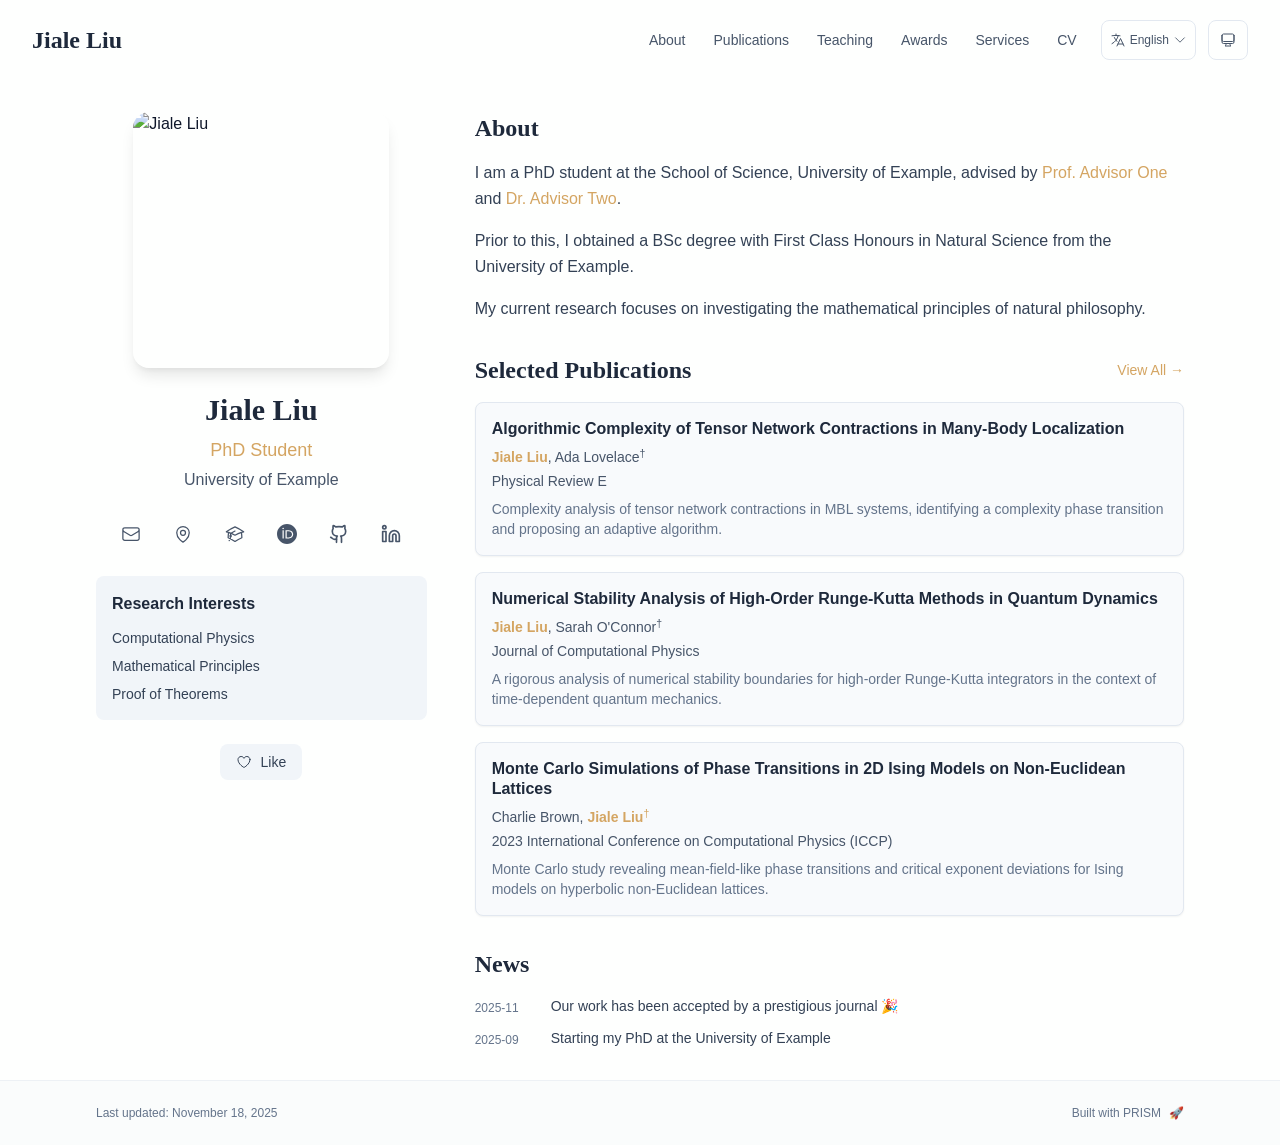
==== index.html @ 78846509 "Deploy personal homepage" ====
<!DOCTYPE html><html lang="en" class="scroll-smooth"><head><meta charSet="utf-8"/><meta name="viewport" content="width=device-width, initial-scale=1"/><link rel="preload" as="image" href="/bio.jpg"/><link rel="stylesheet" href="/_next/static/css/220751dcb2cdf23d.css" data-precedence="next"/><link rel="preload" as="script" fetchPriority="low" href="/_next/static/chunks/webpack-af78f5c2c11af041.js"/><script src="/_next/static/chunks/4bd1b696-70b6d399998de86a.js" async=""></script><script src="/_next/static/chunks/684-5aaa8290a129f299.js" async=""></script><script src="/_next/static/chunks/main-app-87412dd35eee5a07.js" async=""></script><script src="/_next/static/chunks/461-a9a5d7b05a71d978.js" async=""></script><script src="/_next/static/chunks/874-6cc630662f3664af.js" async=""></script><script src="/_next/static/chunks/291-e39730cc9327e39b.js" async=""></script><script src="/_next/static/chunks/app/layout-2a37841932ccb7a7.js" async=""></script><script src="/_next/static/chunks/178-595a94b9af1e67b5.js" async=""></script><script src="/_next/static/chunks/748-84df502d24ed20fb.js" async=""></script><script src="/_next/static/chunks/app/page-c386f2259cdfac49.js" async=""></script><link rel="icon" href="/favicon.svg" type="image/svg+xml"/><link rel="dns-prefetch" href="https://jialeliu.com"/><link rel="preconnect" href="https://jialeliu.com" crossorigin=""/><link rel="preload" as="font" type="font/woff2" href="https://jialeliu.com/fonts/georgiab.woff2" crossorigin=""/><script>
              try {
                const theme = localStorage.getItem('theme-storage');
                const parsed = theme ? JSON.parse(theme) : null;
                const setting = parsed?.state?.theme || 'system';
                const prefersDark = typeof window !== 'undefined' && window.matchMedia && window.matchMedia('(prefers-color-scheme: dark)').matches;
                const effective = setting === 'dark' ? 'dark' : (setting === 'light' ? 'light' : (prefersDark ? 'dark' : 'light'));
                var root = document.documentElement;
                root.classList.add(effective);
                root.setAttribute('data-theme', effective);
              } catch (e) {
                var root = document.documentElement;
                root.classList.add('light');
                root.setAttribute('data-theme', 'light');
              }
            </script><script>
    try {
      const cfg = {"enabled":true,"locales":["zh","en"],"defaultLocale":"en","mode":"auto","fixedLocale":"en","persist":true,"switcher":true,"labels":{"zh":"中文","en":"English"}};
      const storageKey = 'locale-storage';
      const normalize = (value) => typeof value === 'string' ? value.trim().replace('_', '-').toLowerCase() : '';
      const matchLocale = (candidate) => {
        const normalized = normalize(candidate);
        if (!normalized) return null;
        if (cfg.locales.includes(normalized)) return normalized;
        const language = normalized.split('-')[0];
        if (cfg.locales.includes(language)) return language;
        return null;
      };

      let resolved = null;

      if (!cfg.enabled) {
        resolved = cfg.defaultLocale;
      } else if (cfg.persist) {
        resolved = matchLocale(localStorage.getItem(storageKey));
      }

      if (!resolved) {
        if (cfg.mode === 'fixed') {
          resolved = cfg.fixedLocale;
        } else {
          resolved = matchLocale(navigator.language);
        }
      }

      if (!resolved) {
        resolved = cfg.defaultLocale;
      }

      const root = document.documentElement;
      root.lang = resolved;
      root.setAttribute('data-locale', resolved);

      if (cfg.persist) {
        localStorage.setItem(storageKey, resolved);
      }
    } catch (e) {
      const root = document.documentElement;
      root.lang = 'en';
      root.setAttribute('data-locale', 'en');
    }
  </script><title>Jiale Liu</title><meta name="description" content="PhD student at the University of Example."/><meta name="author" content="Jiale Liu"/><meta name="keywords" content="Jiale Liu,PhD,Research,University of Example"/><meta name="creator" content="Jiale Liu"/><meta name="publisher" content="Jiale Liu"/><meta property="og:title" content="Jiale Liu"/><meta property="og:description" content="PhD student at the University of Example."/><meta property="og:site_name" content="Jiale Liu&#x27;s Academic Website"/><meta property="og:locale" content="en_US"/><meta property="og:type" content="website"/><meta name="twitter:card" content="summary"/><meta name="twitter:title" content="Jiale Liu"/><meta name="twitter:description" content="PhD student at the University of Example."/><link rel="icon" href="/favicon.svg"/><script>document.querySelectorAll('body link[rel="icon"], body link[rel="apple-touch-icon"]').forEach(el => document.head.appendChild(el))</script><script src="/_next/static/chunks/polyfills-42372ed130431b0a.js" noModule=""></script></head><body class="font-sans antialiased"><div style="visibility:hidden"><nav class="fixed top-0 left-0 right-0 z-50" data-headlessui-state=""><div class="transition-all duration-300 ease-out bg-transparent" style="transform:translateY(-100px)"><div class="max-w-7xl mx-auto px-4 sm:px-6 lg:px-8"><div class="flex justify-between items-center h-16 lg:h-20"><div class="flex-shrink-0" tabindex="0"><a class="text-xl lg:text-2xl font-serif font-semibold text-primary hover:text-accent transition-colors duration-200" href="/">Jiale Liu</a></div><div class="hidden lg:block"><div class="ml-10 flex items-center space-x-3"><div class="relative flex items-baseline space-x-1"><a data-nav-href="/" class="relative px-3 py-2 text-sm font-medium rounded-lg transition-colors duration-150 text-primary" href="/">About</a><a data-nav-href="/publications" class="relative px-3 py-2 text-sm font-medium rounded-lg transition-colors duration-150 text-neutral-600" href="/publications/">Publications</a><a data-nav-href="/teaching" class="relative px-3 py-2 text-sm font-medium rounded-lg transition-colors duration-150 text-neutral-600" href="/teaching/">Teaching</a><a data-nav-href="/awards" class="relative px-3 py-2 text-sm font-medium rounded-lg transition-colors duration-150 text-neutral-600" href="/awards/">Awards</a><a data-nav-href="/services" class="relative px-3 py-2 text-sm font-medium rounded-lg transition-colors duration-150 text-neutral-600" href="/services/">Services</a><a data-nav-href="/cv" class="relative px-3 py-2 text-sm font-medium rounded-lg transition-colors duration-150 text-neutral-600" href="/cv/">CV</a></div><div class="flex items-center justify-center w-14 h-10 rounded-lg border border-neutral-200 dark:border-[rgba(148,163,184,0.24)] bg-background dark:bg-neutral-800"><div class="w-6 h-4 rounded bg-neutral-300 animate-pulse"></div></div><div class="flex items-center justify-center w-10 h-10 rounded-lg border border-neutral-200 dark:border-[rgba(148,163,184,0.24)] bg-background dark:bg-neutral-800"><div class="w-4 h-4 rounded-full bg-neutral-300 animate-pulse"></div></div></div></div><div class="lg:hidden flex items-center space-x-2"><div class="flex items-center justify-center w-14 h-10 rounded-lg border border-neutral-200 dark:border-[rgba(148,163,184,0.24)] bg-background dark:bg-neutral-800"><div class="w-6 h-4 rounded bg-neutral-300 animate-pulse"></div></div><div class="flex items-center justify-center w-10 h-10 rounded-lg border border-neutral-200 dark:border-[rgba(148,163,184,0.24)] bg-background dark:bg-neutral-800"><div class="w-4 h-4 rounded-full bg-neutral-300 animate-pulse"></div></div><button class="inline-flex items-center justify-center p-2 rounded-md text-neutral-600 hover:text-primary hover:bg-neutral-100 dark:hover:bg-neutral-800 focus:outline-none focus:ring-2 focus:ring-inset focus:ring-accent transition-colors duration-200" id="headlessui-disclosure-button-«R7pdb»" type="button" aria-expanded="false" data-headlessui-state=""><span class="sr-only">Open main menu</span><div><svg xmlns="http://www.w3.org/2000/svg" fill="none" viewBox="0 0 24 24" stroke-width="1.5" stroke="currentColor" aria-hidden="true" data-slot="icon" class="block h-6 w-6"><path stroke-linecap="round" stroke-linejoin="round" d="M3.75 6.75h16.5M3.75 12h16.5m-16.5 5.25h16.5"></path></svg></div></button></div></div></div></div></nav><main class="min-h-screen pt-16 lg:pt-20"><div class="max-w-6xl mx-auto px-4 sm:px-6 lg:px-8 py-8 bg-background min-h-screen"><div class="grid grid-cols-1 lg:grid-cols-3 gap-12"><div class="lg:col-span-1"><div class="sticky top-8" style="opacity:0;transform:translateY(20px)"><div class="w-64 h-64 mx-auto mb-6 rounded-2xl overflow-hidden shadow-lg hover:shadow-xl transition-all duration-200 hover:scale-105"><img alt="Jiale Liu" width="256" height="256" decoding="async" data-nimg="1" class="w-full h-full object-cover object-[32%_center]" style="color:transparent" src="/bio.jpg"/></div><div class="text-center mb-6"><h1 class="text-3xl font-serif font-bold text-primary mb-2">Jiale Liu</h1><p class="text-lg text-accent font-medium mb-1">PhD Student</p><p class="text-neutral-600 mb-2">University of Example</p></div><div class="flex flex-wrap justify-center gap-3 sm:gap-4 mb-6 relative px-2"><div class="relative"><button class="p-2 sm:p-2 transition-colors duration-200 text-neutral-600 dark:text-neutral-400 hover:text-accent" aria-label="Email"><svg xmlns="http://www.w3.org/2000/svg" fill="none" viewBox="0 0 24 24" stroke-width="1.5" stroke="currentColor" aria-hidden="true" data-slot="icon" class="h-5 w-5"><path stroke-linecap="round" stroke-linejoin="round" d="M21.75 6.75v10.5a2.25 2.25 0 0 1-2.25 2.25h-15a2.25 2.25 0 0 1-2.25-2.25V6.75m19.5 0A2.25 2.25 0 0 0 19.5 4.5h-15a2.25 2.25 0 0 0-2.25 2.25m19.5 0v.243a2.25 2.25 0 0 1-1.07 1.916l-7.5 4.615a2.25 2.25 0 0 1-2.36 0L3.32 8.91a2.25 2.25 0 0 1-1.07-1.916V6.75"></path></svg></button></div><div class="relative"><button class="p-2 sm:p-2 transition-colors duration-200 text-neutral-600 dark:text-neutral-400 hover:text-accent" aria-label="Location"><svg xmlns="http://www.w3.org/2000/svg" fill="none" viewBox="0 0 24 24" stroke-width="1.5" stroke="currentColor" aria-hidden="true" data-slot="icon" class="h-5 w-5"><path stroke-linecap="round" stroke-linejoin="round" d="M15 10.5a3 3 0 1 1-6 0 3 3 0 0 1 6 0Z"></path><path stroke-linecap="round" stroke-linejoin="round" d="M19.5 10.5c0 7.142-7.5 11.25-7.5 11.25S4.5 17.642 4.5 10.5a7.5 7.5 0 1 1 15 0Z"></path></svg></button></div><a href="https://scholar.google.com" target="_blank" rel="noopener noreferrer" class="p-2 sm:p-2 text-neutral-600 dark:text-neutral-400 hover:text-accent transition-colors duration-200" aria-label="Google Scholar"><svg xmlns="http://www.w3.org/2000/svg" fill="none" viewBox="0 0 24 24" stroke-width="1.5" stroke="currentColor" aria-hidden="true" data-slot="icon" class="h-5 w-5"><path stroke-linecap="round" stroke-linejoin="round" d="M4.26 10.147a60.438 60.438 0 0 0-.491 6.347A48.62 48.62 0 0 1 12 20.904a48.62 48.62 0 0 1 8.232-4.41 60.46 60.46 0 0 0-.491-6.347m-15.482 0a50.636 50.636 0 0 0-2.658-.813A59.906 59.906 0 0 1 12 3.493a59.903 59.903 0 0 1 10.399 5.84c-.896.248-1.783.52-2.658.814m-15.482 0A50.717 50.717 0 0 1 12 13.489a50.702 50.702 0 0 1 7.74-3.342M6.75 15a.75.75 0 1 0 0-1.5.75.75 0 0 0 0 1.5Zm0 0v-3.675A55.378 55.378 0 0 1 12 8.443m-7.007 11.55A5.981 5.981 0 0 0 6.75 15.75v-1.5"></path></svg></a><a href="https://orcid.org" target="_blank" rel="noopener noreferrer" class="p-2 sm:p-2 text-neutral-600 dark:text-neutral-400 hover:text-accent transition-colors duration-200" aria-label="ORCID"><svg viewBox="0 0 24 24" fill="currentColor" class="h-5 w-5" xmlns="http://www.w3.org/2000/svg"><path d="M12 0C5.372 0 0 5.372 0 12s5.372 12 12 12 12-5.372 12-12S18.628 0 12 0zM7.369 4.378c.525 0 .947.431.947.947s-.422.947-.947.947a.95.95 0 0 1-.947-.947c0-.525.422-.947.947-.947zm-.722 3.038h1.444v10.041H6.647V7.416zm3.562 0h3.9c3.712 0 5.344 2.653 5.344 5.025 0 2.578-2.016 5.025-5.325 5.025h-3.919V7.416zm1.444 1.303v7.444h2.297c3.272 0 4.022-2.484 4.022-3.722 0-2.016-1.284-3.722-4.097-3.722h-2.222z"></path></svg></a><a href="https://github.com" target="_blank" rel="noopener noreferrer" class="p-2 sm:p-2 text-neutral-600 dark:text-neutral-400 hover:text-accent transition-colors duration-200" aria-label="GitHub"><svg xmlns="http://www.w3.org/2000/svg" width="24" height="24" viewBox="0 0 24 24" fill="none" stroke="currentColor" stroke-width="2" stroke-linecap="round" stroke-linejoin="round" class="lucide lucide-github h-5 w-5" aria-hidden="true"><path d="M15 22v-4a4.8 4.8 0 0 0-1-3.5c3 0 6-2 6-5.5.08-1.25-.27-2.48-1-3.5.28-1.15.28-2.35 0-3.5 0 0-1 0-3 1.5-2.64-.5-5.36-.5-8 0C6 2 5 2 5 2c-.3 1.15-.3 2.35 0 3.5A5.403 5.403 0 0 0 4 9c0 3.5 3 5.5 6 5.5-.39.49-.68 1.05-.85 1.65-.17.6-.22 1.23-.15 1.85v4"></path><path d="M9 18c-4.51 2-5-2-7-2"></path></svg></a><a href="https://linkedin.com" target="_blank" rel="noopener noreferrer" class="p-2 sm:p-2 text-neutral-600 dark:text-neutral-400 hover:text-accent transition-colors duration-200" aria-label="LinkedIn"><svg xmlns="http://www.w3.org/2000/svg" width="24" height="24" viewBox="0 0 24 24" fill="none" stroke="currentColor" stroke-width="2" stroke-linecap="round" stroke-linejoin="round" class="lucide lucide-linkedin h-5 w-5" aria-hidden="true"><path d="M16 8a6 6 0 0 1 6 6v7h-4v-7a2 2 0 0 0-2-2 2 2 0 0 0-2 2v7h-4v-7a6 6 0 0 1 6-6z"></path><rect width="4" height="12" x="2" y="9"></rect><circle cx="4" cy="4" r="2"></circle></svg></a></div><div class="bg-neutral-100 dark:bg-neutral-800 rounded-lg p-4 mb-6 hover:shadow-lg transition-all duration-200 hover:scale-[1.02]"><h3 class="font-semibold text-primary mb-3">Research Interests</h3><div class="space-y-2 text-sm text-neutral-700 dark:text-neutral-500"><div>Computational Physics</div><div>Mathematical Principles</div><div>Proof of Theorems</div></div></div><div class="flex justify-center"><div class="relative"><button class="flex items-center space-x-2 px-4 py-2 rounded-lg font-medium text-sm transition-all duration-200 bg-neutral-100 dark:bg-neutral-800 text-neutral-700 dark:text-neutral-500 hover:bg-red-50 dark:hover:bg-red-900/20 hover:text-red-600 dark:hover:text-red-400 cursor-pointer" tabindex="0"><svg xmlns="http://www.w3.org/2000/svg" fill="none" viewBox="0 0 24 24" stroke-width="1.5" stroke="currentColor" aria-hidden="true" data-slot="icon" class="h-4 w-4"><path stroke-linecap="round" stroke-linejoin="round" d="M21 8.25c0-2.485-2.099-4.5-4.688-4.5-1.935 0-3.597 1.126-4.312 2.733-.715-1.607-2.377-2.733-4.313-2.733C5.1 3.75 3 5.765 3 8.25c0 7.22 9 12 9 12s9-4.78 9-12Z"></path></svg><span>Like</span></button></div></div></div></div><div class="lg:col-span-2 space-y-8"><section id="about" class="scroll-mt-24 space-y-8"><section style="opacity:0;transform:translateY(20px)"><h2 class="text-2xl font-serif font-bold text-primary mb-4">About</h2><div class="text-neutral-700 dark:text-neutral-600 leading-relaxed"><p class="mb-4 last:mb-0">I am a PhD student at the School of Science, University of Example, advised by <a href="https://example.com" node="[object Object]" target="_blank" rel="noopener noreferrer" class="text-accent font-medium transition-all duration-200 rounded hover:bg-accent/10 hover:shadow-sm">Prof. Advisor One</a> and <a href="https://example.com" node="[object Object]" target="_blank" rel="noopener noreferrer" class="text-accent font-medium transition-all duration-200 rounded hover:bg-accent/10 hover:shadow-sm">Dr. Advisor Two</a>.</p>
<p class="mb-4 last:mb-0">Prior to this, I obtained a BSc degree with First Class Honours in Natural Science from the University of Example.</p>
<p class="mb-4 last:mb-0">My current research focuses on investigating the mathematical principles of natural philosophy.</p></div></section><section style="opacity:0;transform:translateY(20px)"><div class="flex items-center justify-between mb-4"><h2 class="text-2xl font-serif font-bold text-primary">Selected Publications</h2><a class="text-accent hover:text-accent-dark text-sm font-medium transition-all duration-200 rounded hover:bg-accent/10 hover:shadow-sm" href="/publications/">View All<!-- --> →</a></div><div class="space-y-4"><div class="bg-neutral-50 dark:bg-neutral-800 p-4 rounded-lg shadow-sm border border-neutral-200 dark:border-[rgba(148,163,184,0.24)] hover:shadow-lg transition-all duration-200 hover:scale-[1.02]" style="opacity:0;transform:translateY(20px)"><h3 class="font-semibold text-primary mb-2 leading-tight">Algorithmic Complexity of Tensor Network Contractions in Many-Body Localization</h3><p class="text-sm text-neutral-600 dark:text-neutral-500 mb-1"><span><span class="font-semibold text-accent ">Jiale Liu</span>, </span><span><span class=" ">Ada Lovelace</span><sup class="ml-0 text-neutral-600 dark:text-neutral-500">†</sup></span></p><p class="text-sm text-neutral-600 dark:text-neutral-500 mb-2">Physical Review E</p><p class="text-sm text-neutral-500 dark:text-neutral-500 line-clamp-2">Complexity analysis of tensor network contractions in MBL systems, identifying a complexity phase transition and proposing an adaptive algorithm.</p></div><div class="bg-neutral-50 dark:bg-neutral-800 p-4 rounded-lg shadow-sm border border-neutral-200 dark:border-[rgba(148,163,184,0.24)] hover:shadow-lg transition-all duration-200 hover:scale-[1.02]" style="opacity:0;transform:translateY(20px)"><h3 class="font-semibold text-primary mb-2 leading-tight">Numerical Stability Analysis of High-Order Runge-Kutta Methods in Quantum Dynamics</h3><p class="text-sm text-neutral-600 dark:text-neutral-500 mb-1"><span><span class="font-semibold text-accent ">Jiale Liu</span>, </span><span><span class=" ">Sarah O&#x27;Connor</span><sup class="ml-0 text-neutral-600 dark:text-neutral-500">†</sup></span></p><p class="text-sm text-neutral-600 dark:text-neutral-500 mb-2">Journal of Computational Physics</p><p class="text-sm text-neutral-500 dark:text-neutral-500 line-clamp-2">A rigorous analysis of numerical stability boundaries for high-order Runge-Kutta integrators in the context of time-dependent quantum mechanics.</p></div><div class="bg-neutral-50 dark:bg-neutral-800 p-4 rounded-lg shadow-sm border border-neutral-200 dark:border-[rgba(148,163,184,0.24)] hover:shadow-lg transition-all duration-200 hover:scale-[1.02]" style="opacity:0;transform:translateY(20px)"><h3 class="font-semibold text-primary mb-2 leading-tight">Monte Carlo Simulations of Phase Transitions in 2D Ising Models on Non-Euclidean Lattices</h3><p class="text-sm text-neutral-600 dark:text-neutral-500 mb-1"><span><span class=" ">Charlie Brown</span>, </span><span><span class="font-semibold text-accent ">Jiale Liu</span><sup class="ml-0 text-accent">†</sup></span></p><p class="text-sm text-neutral-600 dark:text-neutral-500 mb-2">2023 International Conference on Computational Physics (ICCP)</p><p class="text-sm text-neutral-500 dark:text-neutral-500 line-clamp-2">Monte Carlo study revealing mean-field-like phase transitions and critical exponent deviations for Ising models on hyperbolic non-Euclidean lattices.</p></div></div></section><section style="opacity:0;transform:translateY(20px)"><h2 class="text-2xl font-serif font-bold text-primary mb-4">News</h2><div class="space-y-3"><div class="flex items-start space-x-3"><span class="text-xs text-neutral-500 mt-1 w-16 flex-shrink-0">2025-11</span><p class="text-sm text-neutral-700">Our work has been accepted by a prestigious journal 🎉</p></div><div class="flex items-start space-x-3"><span class="text-xs text-neutral-500 mt-1 w-16 flex-shrink-0">2025-09</span><p class="text-sm text-neutral-700">Starting my PhD at the University of Example</p></div></div></section></section></div></div></div><!--$--><!--/$--><!--$--><!--/$--></main><footer class="border-t border-neutral-200/50 bg-neutral-50/50 dark:bg-neutral-900/50 dark:border-neutral-700/50"><div class="max-w-6xl mx-auto px-4 sm:px-6 lg:px-8 py-6"><div class="flex flex-col sm:flex-row justify-between items-center gap-2"><p class="text-xs text-neutral-500">Last updated<!-- -->: <!-- -->November 18, 2025</p><p class="text-xs text-neutral-500 flex items-center"><a href="https://github.com/xyjoey/PRISM" target="_blank" rel="noopener noreferrer">Built with PRISM</a><span class="ml-2">🚀</span></p></div></div></footer></div><script src="/_next/static/chunks/webpack-af78f5c2c11af041.js" async=""></script><script>(self.__next_f=self.__next_f||[]).push([0])</script><script>self.__next_f.push([1,"1:\"$Sreact.fragment\"\n3:I[3719,[\"461\",\"static/chunks/461-a9a5d7b05a71d978.js\",\"874\",\"static/chunks/874-6cc630662f3664af.js\",\"291\",\"static/chunks/291-e39730cc9327e39b.js\",\"177\",\"static/chunks/app/layout-2a37841932ccb7a7.js\"],\"ThemeProvider\"]\n4:I[310,[\"461\",\"static/chunks/461-a9a5d7b05a71d978.js\",\"874\",\"static/chunks/874-6cc630662f3664af.js\",\"291\",\"static/chunks/291-e39730cc9327e39b.js\",\"177\",\"static/chunks/app/layout-2a37841932ccb7a7.js\"],\"LocaleProvider\"]\n5:I[4574,[\"461\",\"static/chunks/461-a9a5d7b05a71d978.js\",\"874\",\"static/chunks/874-6cc630662f3664af.js\",\"291\",\"static/chunks/291-e39730cc9327e39b.js\",\"177\",\"static/chunks/app/layout-2a37841932ccb7a7.js\"],\"default\"]\n6:I[7555,[],\"\"]\n7:I[1295,[],\"\"]\n8:I[2548,[\"461\",\"static/chunks/461-a9a5d7b05a71d978.js\",\"874\",\"static/chunks/874-6cc630662f3664af.js\",\"291\",\"static/chunks/291-e39730cc9327e39b.js\",\"177\",\"static/chunks/app/layout-2a37841932ccb7a7.js\"],\"default\"]\n9:I[6613,[\"461\",\"static/chunks/461-a9a5d7b05a71d978.js\",\"178\",\"static/chunks/178-595a94b9af1e67b5.js\",\"874\",\"static/chunks/874-6cc630662f3664af.js\",\"748\",\"static/chunks/748-84df502d24ed20fb.js\",\"974\",\"static/chunks/app/page-c386f2259cdfac49.js\"],\"default\"]\n10:I[9665,[],\"MetadataBoundary\"]\n12:I[9665,[],\"OutletBoundary\"]\n15:I[4911,[],\"AsyncMetadataOutlet\"]\n17:I[9665,[],\"ViewportBoundary\"]\n19:I[6614,[],\"\"]\n:HL[\"/_next/static/css/220751dcb2cdf23d.css\",\"style\"]\n2:T5d7,\n    try {\n      const cfg = {\"enabled\":true,\"locales\":[\"zh\",\"en\"],\"defaultLocale\":\"en\",\"mode\":\"auto\",\"fixedLocale\":\"en\",\"persist\":true,\"switcher\":true,\"labels\":{\"zh\":\"中文\",\"en\":\"English\"}};\n      const storageKey = 'locale-storage';\n      const normalize = (value) =\u003e typeof value === 'string' ? value.trim().replace('_', '-').toLowerCase() : '';\n      const matchLocale = (candidate) =\u003e {\n        const normalized = normalize(candidate);\n        if (!normalized) return null;\n        if (cfg.locales.includes(normalized)) return normalized;\n        const language = normalized.split('-')[0];\n        if (cfg.locales.includes(language)) return language;\n     "])</script><script>self.__next_f.push([1,"   return null;\n      };\n\n      let resolved = null;\n\n      if (!cfg.enabled) {\n        resolved = cfg.defaultLocale;\n      } else if (cfg.persist) {\n        resolved = matchLocale(localStorage.getItem(storageKey));\n      }\n\n      if (!resolved) {\n        if (cfg.mode === 'fixed') {\n          resolved = cfg.fixedLocale;\n        } else {\n          resolved = matchLocale(navigator.language);\n        }\n      }\n\n      if (!resolved) {\n        resolved = cfg.defaultLocale;\n      }\n\n      const root = document.documentElement;\n      root.lang = resolved;\n      root.setAttribute('data-locale', resolved);\n\n      if (cfg.persist) {\n        localStorage.setItem(storageKey, resolved);\n      }\n    } catch (e) {\n      const root = document.documentElement;\n      root.lang = 'en';\n      root.setAttribute('data-locale', 'en');\n    }\n  a:T507,@article{liu2025algorithmic,\n  title = {Algorithmic Complexity of Tensor Network Contractions in Many-Body Localization},\n  author = {Jiale Liu and Ada Lovelace},\n  year = {2025},\n  month = {sep},\n  journal = {Physical Review E},\n  issn = {2470-0045},\n  publisher = {APS},\n  abstract = {Simulating the dynamics of many-body localized (MBL) systems poses a significant challenge due to the logarithmic growth of entanglement entropy. This paper analyzes the algorithmic complexity of contracting Tensor Networks, specifically Matrix Product States (MPS) and Projected Entangled Pair States (PEPS), when applied to MBL Hamiltonians. We prove that while the exact contraction is #P-complete, approximate contraction schemes based on singular value decomposition (SVD) truncation exhibit polynomial time complexity with bounded error for short-time evolution. However, we identify a \"complexity phase transition\" at the ergodic-MBL transition point, where the bond dimension required for a fixed accuracy diverges exponentially. We propose a novel adaptive bond-dimension algorithm that optimizes computational resources by exploiting the area law of entanglement in the localized phase, demonstrating superior pe"])</script><script>self.__next_f.push([1,"rformance on Heisenberg spin chains.},\n  doi = {10.1103/PhysRevE.112.092101}\n}b:T504,@article{liu2024stability,\n  title = {Numerical Stability Analysis of High-Order Runge-Kutta Methods in Quantum Dynamics},\n  author = {Jiale Liu and Sarah O'Connor},\n  year = {2024},\n  month = {mar},\n  journal = {Journal of Computational Physics},\n  volume = {450},\n  pages = {110832},\n  issn = {0021-9991},\n  doi = {10.1016/j.jcp.2023.110832},\n  urldate = {2024-12-02},\n  langid = {english},\n  abstract = {The precise time-evolution of quantum systems is a cornerstone of computational physics. This paper investigates the numerical stability of high-order Runge-Kutta (RK) methods when applied to the time-dependent Schrödinger equation. We derive rigorous stability boundaries for symplectic and non-symplectic RK integrators and demonstrate that specific implicit schemes preserve unitarity over extended simulation times. By analyzing the spectral properties of the Hamiltonian operator, we establish a relationship between the Courant-Friedrichs-Lewy (CFL) condition and the imaginary eigenvalues characteristic of quantum propagators. Our findings are validated through simulations of wave packet scattering and harmonic oscillator dynamics, showing that our proposed optimized RK coefficients significantly reduce phase error accumulation compared to standard integrators.}\n}c:T54a,@inproceedings{brown2023monte,\n  title = {Monte Carlo Simulations of Phase Transitions in 2D Ising Models on Non-Euclidean Lattices},\n  shorttitle = {Ising on Hyperbolic Planes},\n  booktitle = {2023 International Conference on Computational Physics (ICCP)},\n  author = {Charlie Brown and Jiale Liu},\n  year = {2023},\n  month = {dec},\n  pages = {45--52},\n  publisher = {APS},\n  address = {Tokyo, Japan},\n  doi = {10.1103/ICCP.2023.0045},\n  urldate = {2024-12-02},\n  isbn = {978-0-7354-2000-1},\n  abstract = {The behavior of spin systems on curved geometries offers a unique window into the interplay between topology and statistical mechanics. This study employs extensive "])</script><script>self.__next_f.push([1,"Monte Carlo simulations to explore the phase transitions of the 2D Ising model mapped onto hyperbolic lattices (Poincaré disk). We utilize the Wolff cluster algorithm to overcome critical slowing down near the phase transition temperature. Our results indicate that the critical exponents on negatively curved surfaces deviate significantly from the standard Onsager solution for flat Euclidean lattices. Specifically, we observe a suppression of the correlation length divergence, suggesting a mean-field-like behavior induced by the exponential expansion of the lattice volume. These findings have implications for understanding quantum gravity models and holographic duality.}\n}d:T507,@article{liu2025algorithmic,\n  title = {Algorithmic Complexity of Tensor Network Contractions in Many-Body Localization},\n  author = {Jiale Liu and Ada Lovelace},\n  year = {2025},\n  month = {sep},\n  journal = {Physical Review E},\n  issn = {2470-0045},\n  publisher = {APS},\n  abstract = {Simulating the dynamics of many-body localized (MBL) systems poses a significant challenge due to the logarithmic growth of entanglement entropy. This paper analyzes the algorithmic complexity of contracting Tensor Networks, specifically Matrix Product States (MPS) and Projected Entangled Pair States (PEPS), when applied to MBL Hamiltonians. We prove that while the exact contraction is #P-complete, approximate contraction schemes based on singular value decomposition (SVD) truncation exhibit polynomial time complexity with bounded error for short-time evolution. However, we identify a \"complexity phase transition\" at the ergodic-MBL transition point, where the bond dimension required for a fixed accuracy diverges exponentially. We propose a novel adaptive bond-dimension algorithm that optimizes computational resources by exploiting the area law of entanglement in the localized phase, demonstrating superior performance on Heisenberg spin chains.},\n  doi = {10.1103/PhysRevE.112.092101}\n}e:T504,@article{liu2024stability,\n  title = {Numerical Stability Analysi"])</script><script>self.__next_f.push([1,"s of High-Order Runge-Kutta Methods in Quantum Dynamics},\n  author = {Jiale Liu and Sarah O'Connor},\n  year = {2024},\n  month = {mar},\n  journal = {Journal of Computational Physics},\n  volume = {450},\n  pages = {110832},\n  issn = {0021-9991},\n  doi = {10.1016/j.jcp.2023.110832},\n  urldate = {2024-12-02},\n  langid = {english},\n  abstract = {The precise time-evolution of quantum systems is a cornerstone of computational physics. This paper investigates the numerical stability of high-order Runge-Kutta (RK) methods when applied to the time-dependent Schrödinger equation. We derive rigorous stability boundaries for symplectic and non-symplectic RK integrators and demonstrate that specific implicit schemes preserve unitarity over extended simulation times. By analyzing the spectral properties of the Hamiltonian operator, we establish a relationship between the Courant-Friedrichs-Lewy (CFL) condition and the imaginary eigenvalues characteristic of quantum propagators. Our findings are validated through simulations of wave packet scattering and harmonic oscillator dynamics, showing that our proposed optimized RK coefficients significantly reduce phase error accumulation compared to standard integrators.}\n}f:T54a,@inproceedings{brown2023monte,\n  title = {Monte Carlo Simulations of Phase Transitions in 2D Ising Models on Non-Euclidean Lattices},\n  shorttitle = {Ising on Hyperbolic Planes},\n  booktitle = {2023 International Conference on Computational Physics (ICCP)},\n  author = {Charlie Brown and Jiale Liu},\n  year = {2023},\n  month = {dec},\n  pages = {45--52},\n  publisher = {APS},\n  address = {Tokyo, Japan},\n  doi = {10.1103/ICCP.2023.0045},\n  urldate = {2024-12-02},\n  isbn = {978-0-7354-2000-1},\n  abstract = {The behavior of spin systems on curved geometries offers a unique window into the interplay between topology and statistical mechanics. This study employs extensive Monte Carlo simulations to explore the phase transitions of the 2D Ising model mapped onto hyperbolic lattices (Poincaré disk). We utilize the Wolff "])</script><script>self.__next_f.push([1,"cluster algorithm to overcome critical slowing down near the phase transition temperature. Our results indicate that the critical exponents on negatively curved surfaces deviate significantly from the standard Onsager solution for flat Euclidean lattices. Specifically, we observe a suppression of the correlation length divergence, suggesting a mean-field-like behavior induced by the exponential expansion of the lattice volume. These findings have implications for understanding quantum gravity models and holographic duality.}\n}"])</script><script>self.__next_f.push([1,"0:{\"P\":null,\"b\":\"rVW6NbPYIh2nFe7mIhRVP\",\"p\":\"\",\"c\":[\"\",\"\"],\"i\":false,\"f\":[[[\"\",{\"children\":[\"__PAGE__\",{}]},\"$undefined\",\"$undefined\",true],[\"\",[\"$\",\"$1\",\"c\",{\"children\":[[[\"$\",\"link\",\"0\",{\"rel\":\"stylesheet\",\"href\":\"/_next/static/css/220751dcb2cdf23d.css\",\"precedence\":\"next\",\"crossOrigin\":\"$undefined\",\"nonce\":\"$undefined\"}]],[\"$\",\"html\",null,{\"lang\":\"en\",\"className\":\"scroll-smooth\",\"suppressHydrationWarning\":true,\"children\":[[\"$\",\"head\",null,{\"children\":[[\"$\",\"link\",null,{\"rel\":\"icon\",\"href\":\"/favicon.svg\",\"type\":\"image/svg+xml\"}],[\"$\",\"link\",null,{\"rel\":\"dns-prefetch\",\"href\":\"https://jialeliu.com\"}],[\"$\",\"link\",null,{\"rel\":\"preconnect\",\"href\":\"https://jialeliu.com\",\"crossOrigin\":\"\"}],[\"$\",\"link\",null,{\"rel\":\"preload\",\"as\":\"font\",\"type\":\"font/woff2\",\"href\":\"https://jialeliu.com/fonts/georgiab.woff2\",\"crossOrigin\":\"\"}],[\"$\",\"script\",null,{\"dangerouslySetInnerHTML\":{\"__html\":\"\\n              try {\\n                const theme = localStorage.getItem('theme-storage');\\n                const parsed = theme ? JSON.parse(theme) : null;\\n                const setting = parsed?.state?.theme || 'system';\\n                const prefersDark = typeof window !== 'undefined' \u0026\u0026 window.matchMedia \u0026\u0026 window.matchMedia('(prefers-color-scheme: dark)').matches;\\n                const effective = setting === 'dark' ? 'dark' : (setting === 'light' ? 'light' : (prefersDark ? 'dark' : 'light'));\\n                var root = document.documentElement;\\n                root.classList.add(effective);\\n                root.setAttribute('data-theme', effective);\\n              } catch (e) {\\n                var root = document.documentElement;\\n                root.classList.add('light');\\n                root.setAttribute('data-theme', 'light');\\n              }\\n            \"}}],[\"$\",\"script\",null,{\"dangerouslySetInnerHTML\":{\"__html\":\"$2\"}}]]}],[\"$\",\"body\",null,{\"className\":\"font-sans antialiased\",\"children\":[\"$\",\"$L3\",null,{\"children\":[\"$\",\"$L4\",null,{\"config\":{\"enabled\":true,\"locales\":[\"zh\",\"en\"],\"defaultLocale\":\"en\",\"mode\":\"auto\",\"fixedLocale\":\"en\",\"persist\":true,\"switcher\":true,\"labels\":{\"zh\":\"中文\",\"en\":\"English\"}},\"children\":[[\"$\",\"$L5\",null,{\"items\":[{\"title\":\"About\",\"type\":\"page\",\"target\":\"about\",\"href\":\"/\"},{\"title\":\"Publications\",\"type\":\"page\",\"target\":\"publications\",\"href\":\"/publications\"},{\"title\":\"Teaching\",\"type\":\"page\",\"target\":\"teaching\",\"href\":\"/teaching\"},{\"title\":\"Awards\",\"type\":\"page\",\"target\":\"awards\",\"href\":\"/awards\"},{\"title\":\"Services\",\"type\":\"page\",\"target\":\"services\",\"href\":\"/services\"},{\"title\":\"CV\",\"type\":\"page\",\"target\":\"cv\",\"href\":\"/cv\"}],\"siteTitle\":\"Jiale Liu\",\"enableOnePageMode\":false,\"i18n\":\"$0:f:0:1:1:props:children:1:props:children:1:props:children:props:children:props:config\",\"itemsByLocale\":{\"zh\":[{\"title\":\"关于我\",\"type\":\"page\",\"target\":\"about\",\"href\":\"/\"},{\"title\":\"论文\",\"type\":\"page\",\"target\":\"publications\",\"href\":\"/publications\"},{\"title\":\"教学\",\"type\":\"page\",\"target\":\"teaching\",\"href\":\"/teaching\"},{\"title\":\"奖项\",\"type\":\"page\",\"target\":\"awards\",\"href\":\"/awards\"},{\"title\":\"服务\",\"type\":\"page\",\"target\":\"services\",\"href\":\"/services\"},{\"title\":\"简历\",\"type\":\"page\",\"target\":\"cv\",\"href\":\"/cv\"}],\"en\":[{\"title\":\"About\",\"type\":\"page\",\"target\":\"about\",\"href\":\"/\"},{\"title\":\"Publications\",\"type\":\"page\",\"target\":\"publications\",\"href\":\"/publications\"},{\"title\":\"Teaching\",\"type\":\"page\",\"target\":\"teaching\",\"href\":\"/teaching\"},{\"title\":\"Awards\",\"type\":\"page\",\"target\":\"awards\",\"href\":\"/awards\"},{\"title\":\"Services\",\"type\":\"page\",\"target\":\"services\",\"href\":\"/services\"},{\"title\":\"CV\",\"type\":\"page\",\"target\":\"cv\",\"href\":\"/cv\"}]},\"siteTitleByLocale\":{\"zh\":\"刘嘉乐\",\"en\":\"Jiale Liu\"}}],[\"$\",\"main\",null,{\"className\":\"min-h-screen pt-16 lg:pt-20\",\"children\":[\"$\",\"$L6\",null,{\"parallelRouterKey\":\"children\",\"error\":\"$undefined\",\"errorStyles\":\"$undefined\",\"errorScripts\":\"$undefined\",\"template\":[\"$\",\"$L7\",null,{}],\"templateStyles\":\"$undefined\",\"templateScripts\":\"$undefined\",\"notFound\":[[[\"$\",\"title\",null,{\"children\":\"404: This page could not be found.\"}],[\"$\",\"div\",null,{\"style\":{\"fontFamily\":\"system-ui,\\\"Segoe UI\\\",Roboto,Helvetica,Arial,sans-serif,\\\"Apple Color Emoji\\\",\\\"Segoe UI Emoji\\\"\",\"height\":\"100vh\",\"textAlign\":\"center\",\"display\":\"flex\",\"flexDirection\":\"column\",\"alignItems\":\"center\",\"justifyContent\":\"center\"},\"children\":[\"$\",\"div\",null,{\"children\":[[\"$\",\"style\",null,{\"dangerouslySetInnerHTML\":{\"__html\":\"body{color:#000;background:#fff;margin:0}.next-error-h1{border-right:1px solid rgba(0,0,0,.3)}@media (prefers-color-scheme:dark){body{color:#fff;background:#000}.next-error-h1{border-right:1px solid rgba(255,255,255,.3)}}\"}}],[\"$\",\"h1\",null,{\"className\":\"next-error-h1\",\"style\":{\"display\":\"inline-block\",\"margin\":\"0 20px 0 0\",\"padding\":\"0 23px 0 0\",\"fontSize\":24,\"fontWeight\":500,\"verticalAlign\":\"top\",\"lineHeight\":\"49px\"},\"children\":404}],[\"$\",\"div\",null,{\"style\":{\"display\":\"inline-block\"},\"children\":[\"$\",\"h2\",null,{\"style\":{\"fontSize\":14,\"fontWeight\":400,\"lineHeight\":\"49px\",\"margin\":0},\"children\":\"This page could not be found.\"}]}]]}]}]],[]],\"forbidden\":\"$undefined\",\"unauthorized\":\"$undefined\"}]}],[\"$\",\"$L8\",null,{\"lastUpdated\":\"November 18, 2025\",\"lastUpdatedByLocale\":{\"zh\":\"2025年11月18日\",\"en\":\"November 18, 2025\"},\"defaultLocale\":\"en\"}]]}]}]}]]}]]}],{\"children\":[\"__PAGE__\",[\"$\",\"$1\",\"c\",{\"children\":[[\"$\",\"$L9\",null,{\"dataByLocale\":{\"zh\":{\"author\":{\"name\":\"刘嘉乐\",\"title\":\"博士生\",\"institution\":\"某某大学\",\"avatar\":\"/bio.jpg\"},\"social\":{\"email\":\"john.doe@example.com\",\"location\":\"城市，国家\",\"location_url\":\"https://maps.google.com\",\"location_details\":[\"理科楼 123 室，\",\"大学路，城市，国家\"],\"google_scholar\":\"https://scholar.google.com\",\"orcid\":\"https://orcid.org\",\"github\":\"https://github.com\",\"linkedin\":\"https://linkedin.com\"},\"features\":{\"enable_likes\":true,\"enable_one_page_mode\":false},\"enableOnePageMode\":false,\"researchInterests\":[\"计算物理\",\"数学原理\",\"定理证明\"],\"pagesToShow\":[{\"type\":\"about\",\"id\":\"about\",\"sections\":[{\"id\":\"about\",\"type\":\"markdown\",\"source\":\"bio.md\",\"title\":\"关于我\",\"content\":\"我目前是某某大学理学院博士生，导师是 [导师甲教授](https://example.com) 和 [导师乙博士](https://example.com)。\\r\\n\\r\\n此前，我在某某大学获得自然科学学士学位（一等荣誉）。\\r\\n\\r\\n我的研究主要关注自然哲学中的数学原理。\\r\\n\"},{\"id\":\"featured_publications\",\"type\":\"publications\",\"title\":\"精选论文\",\"filter\":\"selected\",\"limit\":5,\"publications\":[{\"id\":\"liu2025algorithmic\",\"title\":\"Algorithmic Complexity of Tensor Network Contractions in Many-Body Localization\",\"titleNodes\":[{\"type\":\"text\",\"text\":\"Algorithmic Complexity of Tensor Network Contractions in Many-Body Localization\"}],\"authors\":[{\"name\":\"Jiale Liu\",\"isHighlighted\":true,\"isCorresponding\":false,\"isCoAuthor\":false},{\"name\":\"Ada Lovelace\",\"isHighlighted\":false,\"isCorresponding\":true,\"isCoAuthor\":false}],\"year\":2025,\"month\":\"9\",\"type\":\"journal\",\"status\":\"published\",\"tags\":[\"Tensor Networks\",\"Many-Body Localization\",\"Complexity Theory\",\"Quantum Information\"],\"keywords\":\"$0:f:0:1:2:children:1:props:children:0:props:dataByLocale:zh:pagesToShow:0:sections:1:publications:0:tags\",\"researchArea\":\"quantum-computing\",\"journal\":\"Physical Review E\",\"conference\":\"\",\"doi\":\"10.1103/PhysRevE.112.092101\",\"code\":\"https://github.com/xyjoey/PRISM\",\"abstract\":\"Simulating the dynamics of many-body localized (MBL) systems poses a significant challenge due to the logarithmic growth of entanglement entropy. This paper analyzes the algorithmic complexity of contracting Tensor Networks, specifically Matrix Product States (MPS) and Projected Entangled Pair States (PEPS), when applied to MBL Hamiltonians. We prove that while the exact contraction is #P-complete, approximate contraction schemes based on singular value decomposition (SVD) truncation exhibit polynomial time complexity with bounded error for short-time evolution. However, we identify a \\\"complexity phase transition\\\" at the ergodic-MBL transition point, where the bond dimension required for a fixed accuracy diverges exponentially. We propose a novel adaptive bond-dimension algorithm that optimizes computational resources by exploiting the area law of entanglement in the localized phase, demonstrating superior performance on Heisenberg spin chains.\",\"description\":\"Complexity analysis of tensor network contractions in MBL systems, identifying a complexity phase transition and proposing an adaptive algorithm.\",\"selected\":true,\"bibtex\":\"$a\"},{\"id\":\"liu2024stability\",\"title\":\"Numerical Stability Analysis of High-Order Runge-Kutta Methods in Quantum Dynamics\",\"titleNodes\":[{\"type\":\"text\",\"text\":\"Numerical Stability Analysis of High-Order Runge-Kutta Methods in Quantum Dynamics\"}],\"authors\":[{\"name\":\"Jiale Liu\",\"isHighlighted\":true,\"isCorresponding\":false,\"isCoAuthor\":false},{\"name\":\"Sarah O'Connor\",\"isHighlighted\":false,\"isCorresponding\":true,\"isCoAuthor\":false}],\"year\":2024,\"month\":\"3\",\"type\":\"journal\",\"status\":\"published\",\"tags\":[\"Computational Physics\",\"Quantum Dynamics\",\"Numerical Analysis\",\"Runge-Kutta Methods\"],\"keywords\":\"$0:f:0:1:2:children:1:props:children:0:props:dataByLocale:zh:pagesToShow:0:sections:1:publications:1:tags\",\"researchArea\":\"quantum-computing\",\"journal\":\"Journal of Computational Physics\",\"conference\":\"\",\"volume\":\"450\",\"pages\":\"110832\",\"doi\":\"10.1016/j.jcp.2023.110832\",\"abstract\":\"The precise time-evolution of quantum systems is a cornerstone of computational physics. This paper investigates the numerical stability of high-order Runge-Kutta (RK) methods when applied to the time-dependent Schrödinger equation. We derive rigorous stability boundaries for symplectic and non-symplectic RK integrators and demonstrate that specific implicit schemes preserve unitarity over extended simulation times. By analyzing the spectral properties of the Hamiltonian operator, we establish a relationship between the Courant-Friedrichs-Lewy (CFL) condition and the imaginary eigenvalues characteristic of quantum propagators. Our findings are validated through simulations of wave packet scattering and harmonic oscillator dynamics, showing that our proposed optimized RK coefficients significantly reduce phase error accumulation compared to standard integrators.\",\"description\":\"A rigorous analysis of numerical stability boundaries for high-order Runge-Kutta integrators in the context of time-dependent quantum mechanics.\",\"selected\":true,\"bibtex\":\"$b\"},{\"id\":\"brown2023monte\",\"title\":\"Monte Carlo Simulations of Phase Transitions in 2D Ising Models on Non-Euclidean Lattices\",\"titleNodes\":[{\"type\":\"text\",\"text\":\"Monte Carlo Simulations of Phase Transitions in 2D Ising Models on Non-Euclidean Lattices\"}],\"authors\":[{\"name\":\"Charlie Brown\",\"isHighlighted\":false,\"isCorresponding\":false,\"isCoAuthor\":false},{\"name\":\"Jiale Liu\",\"isHighlighted\":true,\"isCorresponding\":true,\"isCoAuthor\":false}],\"year\":2023,\"month\":\"12\",\"type\":\"conference\",\"status\":\"published\",\"tags\":[\"Statistical Mechanics\",\"Monte Carlo Simulation\",\"Ising Model\",\"Non-Euclidean Geometry\"],\"keywords\":\"$0:f:0:1:2:children:1:props:children:0:props:dataByLocale:zh:pagesToShow:0:sections:1:publications:2:tags\",\"researchArea\":\"machine-learning\",\"journal\":\"\",\"conference\":\"2023 International Conference on Computational Physics (ICCP)\",\"pages\":\"45--52\",\"doi\":\"10.1103/ICCP.2023.0045\",\"abstract\":\"The behavior of spin systems on curved geometries offers a unique window into the interplay between topology and statistical mechanics. This study employs extensive Monte Carlo simulations to explore the phase transitions of the 2D Ising model mapped onto hyperbolic lattices (Poincaré disk). We utilize the Wolff cluster algorithm to overcome critical slowing down near the phase transition temperature. Our results indicate that the critical exponents on negatively curved surfaces deviate significantly from the standard Onsager solution for flat Euclidean lattices. Specifically, we observe a suppression of the correlation length divergence, suggesting a mean-field-like behavior induced by the exponential expansion of the lattice volume. These findings have implications for understanding quantum gravity models and holographic duality.\",\"description\":\"Monte Carlo study revealing mean-field-like phase transitions and critical exponent deviations for Ising models on hyperbolic non-Euclidean lattices.\",\"selected\":true,\"preview\":\"example.png\",\"bibtex\":\"$c\"}]},{\"id\":\"news\",\"type\":\"list\",\"title\":\"动态\",\"source\":\"news.toml\",\"items\":[{\"date\":\"2025-11\",\"content\":\"我们的工作被顶级期刊接收了 🎉\"},{\"date\":\"2025-09\",\"content\":\"在某某大学开始博士学习\"}]}]}]},\"en\":{\"author\":{\"name\":\"Jiale Liu\",\"title\":\"PhD Student\",\"institution\":\"University of Example\",\"avatar\":\"/bio.jpg\"},\"social\":{\"email\":\"john.doe@example.com\",\"location\":\"City, Country\",\"location_url\":\"https://maps.google.com\",\"location_details\":[\"Room 123, Science Building,\",\"University Avenue, City, Country\"],\"google_scholar\":\"https://scholar.google.com\",\"orcid\":\"https://orcid.org\",\"github\":\"https://github.com\",\"linkedin\":\"https://linkedin.com\"},\"features\":{\"enable_likes\":true,\"enable_one_page_mode\":false},\"enableOnePageMode\":false,\"researchInterests\":[\"Computational Physics\",\"Mathematical Principles\",\"Proof of Theorems\"],\"pagesToShow\":[{\"type\":\"about\",\"id\":\"about\",\"sections\":[{\"id\":\"about\",\"type\":\"markdown\",\"source\":\"bio.md\",\"title\":\"About\",\"content\":\"I am a PhD student at the School of Science, University of Example, advised by [Prof. Advisor One](https://example.com) and [Dr. Advisor Two](https://example.com).\\r\\n\\r\\nPrior to this, I obtained a BSc degree with First Class Honours in Natural Science from the University of Example.\\r\\n\\r\\nMy current research focuses on investigating the mathematical principles of natural philosophy.\"},{\"id\":\"featured_publications\",\"type\":\"publications\",\"title\":\"Selected Publications\",\"filter\":\"selected\",\"limit\":5,\"publications\":[{\"id\":\"liu2025algorithmic\",\"title\":\"Algorithmic Complexity of Tensor Network Contractions in Many-Body Localization\",\"titleNodes\":[{\"type\":\"text\",\"text\":\"Algorithmic Complexity of Tensor Network Contractions in Many-Body Localization\"}],\"authors\":[{\"name\":\"Jiale Liu\",\"isHighlighted\":true,\"isCorresponding\":false,\"isCoAuthor\":false},{\"name\":\"Ada Lovelace\",\"isHighlighted\":false,\"isCorresponding\":true,\"isCoAuthor\":false}],\"year\":2025,\"month\":\"9\",\"type\":\"journal\",\"status\":\"published\",\"tags\":[\"Tensor Networks\",\"Many-Body Localization\",\"Complexity Theory\",\"Quantum Information\"],\"keywords\":\"$0:f:0:1:2:children:1:props:children:0:props:dataByLocale:en:pagesToShow:0:sections:1:publications:0:tags\",\"researchArea\":\"quantum-computing\",\"journal\":\"Physical Review E\",\"conference\":\"\",\"doi\":\"10.1103/PhysRevE.112.092101\",\"code\":\"https://github.com/xyjoey/PRISM\",\"abstract\":\"Simulating the dynamics of many-body localized (MBL) systems poses a significant challenge due to the logarithmic growth of entanglement entropy. This paper analyzes the algorithmic complexity of contracting Tensor Networks, specifically Matrix Product States (MPS) and Projected Entangled Pair States (PEPS), when applied to MBL Hamiltonians. We prove that while the exact contraction is #P-complete, approximate contraction schemes based on singular value decomposition (SVD) truncation exhibit polynomial time complexity with bounded error for short-time evolution. However, we identify a \\\"complexity phase transition\\\" at the ergodic-MBL transition point, where the bond dimension required for a fixed accuracy diverges exponentially. We propose a novel adaptive bond-dimension algorithm that optimizes computational resources by exploiting the area law of entanglement in the localized phase, demonstrating superior performance on Heisenberg spin chains.\",\"description\":\"Complexity analysis of tensor network contractions in MBL systems, identifying a complexity phase transition and proposing an adaptive algorithm.\",\"selected\":true,\"bibtex\":\"$d\"},{\"id\":\"liu2024stability\",\"title\":\"Numerical Stability Analysis of High-Order Runge-Kutta Methods in Quantum Dynamics\",\"titleNodes\":[{\"type\":\"text\",\"text\":\"Numerical Stability Analysis of High-Order Runge-Kutta Methods in Quantum Dynamics\"}],\"authors\":[{\"name\":\"Jiale Liu\",\"isHighlighted\":true,\"isCorresponding\":false,\"isCoAuthor\":false},{\"name\":\"Sarah O'Connor\",\"isHighlighted\":false,\"isCorresponding\":true,\"isCoAuthor\":false}],\"year\":2024,\"month\":\"3\",\"type\":\"journal\",\"status\":\"published\",\"tags\":[\"Computational Physics\",\"Quantum Dynamics\",\"Numerical Analysis\",\"Runge-Kutta Methods\"],\"keywords\":\"$0:f:0:1:2:children:1:props:children:0:props:dataByLocale:en:pagesToShow:0:sections:1:publications:1:tags\",\"researchArea\":\"quantum-computing\",\"journal\":\"Journal of Computational Physics\",\"conference\":\"\",\"volume\":\"450\",\"pages\":\"110832\",\"doi\":\"10.1016/j.jcp.2023.110832\",\"abstract\":\"The precise time-evolution of quantum systems is a cornerstone of computational physics. This paper investigates the numerical stability of high-order Runge-Kutta (RK) methods when applied to the time-dependent Schrödinger equation. We derive rigorous stability boundaries for symplectic and non-symplectic RK integrators and demonstrate that specific implicit schemes preserve unitarity over extended simulation times. By analyzing the spectral properties of the Hamiltonian operator, we establish a relationship between the Courant-Friedrichs-Lewy (CFL) condition and the imaginary eigenvalues characteristic of quantum propagators. Our findings are validated through simulations of wave packet scattering and harmonic oscillator dynamics, showing that our proposed optimized RK coefficients significantly reduce phase error accumulation compared to standard integrators.\",\"description\":\"A rigorous analysis of numerical stability boundaries for high-order Runge-Kutta integrators in the context of time-dependent quantum mechanics.\",\"selected\":true,\"bibtex\":\"$e\"},{\"id\":\"brown2023monte\",\"title\":\"Monte Carlo Simulations of Phase Transitions in 2D Ising Models on Non-Euclidean Lattices\",\"titleNodes\":[{\"type\":\"text\",\"text\":\"Monte Carlo Simulations of Phase Transitions in 2D Ising Models on Non-Euclidean Lattices\"}],\"authors\":[{\"name\":\"Charlie Brown\",\"isHighlighted\":false,\"isCorresponding\":false,\"isCoAuthor\":false},{\"name\":\"Jiale Liu\",\"isHighlighted\":true,\"isCorresponding\":true,\"isCoAuthor\":false}],\"year\":2023,\"month\":\"12\",\"type\":\"conference\",\"status\":\"published\",\"tags\":[\"Statistical Mechanics\",\"Monte Carlo Simulation\",\"Ising Model\",\"Non-Euclidean Geometry\"],\"keywords\":\"$0:f:0:1:2:children:1:props:children:0:props:dataByLocale:en:pagesToShow:0:sections:1:publications:2:tags\",\"researchArea\":\"machine-learning\",\"journal\":\"\",\"conference\":\"2023 International Conference on Computational Physics (ICCP)\",\"pages\":\"45--52\",\"doi\":\"10.1103/ICCP.2023.0045\",\"abstract\":\"The behavior of spin systems on curved geometries offers a unique window into the interplay between topology and statistical mechanics. This study employs extensive Monte Carlo simulations to explore the phase transitions of the 2D Ising model mapped onto hyperbolic lattices (Poincaré disk). We utilize the Wolff cluster algorithm to overcome critical slowing down near the phase transition temperature. Our results indicate that the critical exponents on negatively curved surfaces deviate significantly from the standard Onsager solution for flat Euclidean lattices. Specifically, we observe a suppression of the correlation length divergence, suggesting a mean-field-like behavior induced by the exponential expansion of the lattice volume. These findings have implications for understanding quantum gravity models and holographic duality.\",\"description\":\"Monte Carlo study revealing mean-field-like phase transitions and critical exponent deviations for Ising models on hyperbolic non-Euclidean lattices.\",\"selected\":true,\"preview\":\"example.png\",\"bibtex\":\"$f\"}]},{\"id\":\"news\",\"type\":\"list\",\"title\":\"News\",\"source\":\"news.toml\",\"items\":[{\"date\":\"2025-11\",\"content\":\"Our work has been accepted by a prestigious journal 🎉\"},{\"date\":\"2025-09\",\"content\":\"Starting my PhD at the University of Example\"}]}]}]}},\"defaultLocale\":\"en\"}],[\"$\",\"$L10\",null,{\"children\":\"$L11\"}],null,[\"$\",\"$L12\",null,{\"children\":[\"$L13\",\"$L14\",[\"$\",\"$L15\",null,{\"promise\":\"$@16\"}]]}]]}],{},null,false]},null,false],[\"$\",\"$1\",\"h\",{\"children\":[null,[\"$\",\"$1\",\"S95lrrIxnd9J0IFL53lgx\",{\"children\":[[\"$\",\"$L17\",null,{\"children\":\"$L18\"}],null]}],null]}],false]],\"m\":\"$undefined\",\"G\":[\"$19\",\"$undefined\"],\"s\":false,\"S\":true}\n"])</script><script>self.__next_f.push([1,"1a:\"$Sreact.suspense\"\n1b:I[4911,[],\"AsyncMetadata\"]\n11:[\"$\",\"$1a\",null,{\"fallback\":null,\"children\":[\"$\",\"$L1b\",null,{\"promise\":\"$@1c\"}]}]\n"])</script><script>self.__next_f.push([1,"14:null\n"])</script><script>self.__next_f.push([1,"18:[[\"$\",\"meta\",\"0\",{\"charSet\":\"utf-8\"}],[\"$\",\"meta\",\"1\",{\"name\":\"viewport\",\"content\":\"width=device-width, initial-scale=1\"}]]\n13:null\n"])</script><script>self.__next_f.push([1,"1c:{\"metadata\":[[\"$\",\"title\",\"0\",{\"children\":\"Jiale Liu\"}],[\"$\",\"meta\",\"1\",{\"name\":\"description\",\"content\":\"PhD student at the University of Example.\"}],[\"$\",\"meta\",\"2\",{\"name\":\"author\",\"content\":\"Jiale Liu\"}],[\"$\",\"meta\",\"3\",{\"name\":\"keywords\",\"content\":\"Jiale Liu,PhD,Research,University of Example\"}],[\"$\",\"meta\",\"4\",{\"name\":\"creator\",\"content\":\"Jiale Liu\"}],[\"$\",\"meta\",\"5\",{\"name\":\"publisher\",\"content\":\"Jiale Liu\"}],[\"$\",\"meta\",\"6\",{\"property\":\"og:title\",\"content\":\"Jiale Liu\"}],[\"$\",\"meta\",\"7\",{\"property\":\"og:description\",\"content\":\"PhD student at the University of Example.\"}],[\"$\",\"meta\",\"8\",{\"property\":\"og:site_name\",\"content\":\"Jiale Liu's Academic Website\"}],[\"$\",\"meta\",\"9\",{\"property\":\"og:locale\",\"content\":\"en_US\"}],[\"$\",\"meta\",\"10\",{\"property\":\"og:type\",\"content\":\"website\"}],[\"$\",\"meta\",\"11\",{\"name\":\"twitter:card\",\"content\":\"summary\"}],[\"$\",\"meta\",\"12\",{\"name\":\"twitter:title\",\"content\":\"Jiale Liu\"}],[\"$\",\"meta\",\"13\",{\"name\":\"twitter:description\",\"content\":\"PhD student at the University of Example.\"}],[\"$\",\"link\",\"14\",{\"rel\":\"icon\",\"href\":\"/favicon.svg\"}]],\"error\":null,\"digest\":\"$undefined\"}\n16:{\"metadata\":\"$1c:metadata\",\"error\":null,\"digest\":\"$undefined\"}\n"])</script></body></html>
---- _next/static/css/220751dcb2cdf23d.css ----
/*! tailwindcss v4.1.10 | MIT License | https://tailwindcss.com */@layer properties{@supports (((-webkit-hyphens:none)) and (not (margin-trim:inline))) or ((-moz-orient:inline) and (not (color:rgb(from red r g b)))){*,::backdrop,:after,:before{--tw-translate-x:0;--tw-translate-y:0;--tw-translate-z:0;--tw-rotate-x:initial;--tw-rotate-y:initial;--tw-rotate-z:initial;--tw-skew-x:initial;--tw-skew-y:initial;--tw-space-y-reverse:0;--tw-space-x-reverse:0;--tw-border-style:solid;--tw-leading:initial;--tw-font-weight:initial;--tw-tracking:initial;--tw-shadow:0 0 #0000;--tw-shadow-color:initial;--tw-shadow-alpha:100%;--tw-inset-shadow:0 0 #0000;--tw-inset-shadow-color:initial;--tw-inset-shadow-alpha:100%;--tw-ring-color:initial;--tw-ring-shadow:0 0 #0000;--tw-inset-ring-color:initial;--tw-inset-ring-shadow:0 0 #0000;--tw-ring-inset:initial;--tw-ring-offset-width:0px;--tw-ring-offset-color:#fff;--tw-ring-offset-shadow:0 0 #0000;--tw-blur:initial;--tw-brightness:initial;--tw-contrast:initial;--tw-grayscale:initial;--tw-hue-rotate:initial;--tw-invert:initial;--tw-opacity:initial;--tw-saturate:initial;--tw-sepia:initial;--tw-drop-shadow:initial;--tw-drop-shadow-color:initial;--tw-drop-shadow-alpha:100%;--tw-drop-shadow-size:initial;--tw-backdrop-blur:initial;--tw-backdrop-brightness:initial;--tw-backdrop-contrast:initial;--tw-backdrop-grayscale:initial;--tw-backdrop-hue-rotate:initial;--tw-backdrop-invert:initial;--tw-backdrop-opacity:initial;--tw-backdrop-saturate:initial;--tw-backdrop-sepia:initial;--tw-duration:initial;--tw-ease:initial;--tw-scale-x:1;--tw-scale-y:1;--tw-scale-z:1}}}@layer theme{:host,:root{--font-sans:"Inter",-apple-system,BlinkMacSystemFont,"Segoe UI",Roboto,sans-serif;--color-red-50:oklch(97.1% .013 17.38);--color-red-400:oklch(70.4% .191 22.216);--color-red-600:oklch(57.7% .245 27.325);--color-red-900:oklch(39.6% .141 25.723);--color-white:#fff;--spacing:.25rem;--container-2xl:42rem;--container-3xl:48rem;--container-4xl:56rem;--container-6xl:72rem;--container-7xl:80rem;--text-xs:.75rem;--text-xs--line-height:calc(1/.75);--text-sm:.875rem;--text-sm--line-height:calc(1.25/.875);--text-base:1rem;--text-base--line-height:calc(1.5/1);--text-lg:1.125rem;--text-lg--line-height:calc(1.75/1.125);--text-xl:1.25rem;--text-xl--line-height:calc(1.75/1.25);--text-2xl:1.5rem;--text-2xl--line-height:calc(2/1.5);--text-3xl:1.875rem;--text-3xl--line-height:calc(2.25/1.875);--text-4xl:2.25rem;--text-4xl--line-height:calc(2.5/2.25);--font-weight-medium:500;--font-weight-semibold:600;--font-weight-bold:700;--leading-tight:1.25;--leading-relaxed:1.625;--radius-md:.375rem;--radius-lg:.5rem;--radius-xl:.75rem;--radius-2xl:1rem;--ease-out:cubic-bezier(0,0,.2,1);--animate-pulse:pulse 2s cubic-bezier(.4,0,.6,1)infinite;--blur-xl:24px;--aspect-video:16/9;--default-transition-duration:.15s;--default-transition-timing-function:cubic-bezier(.4,0,.2,1);--default-font-family:"Inter",-apple-system,BlinkMacSystemFont,"Segoe UI",Roboto,sans-serif;--default-mono-font-family:"SF Mono",Monaco,"Cascadia Code","Roboto Mono",Consolas,"Courier New",monospace;--line-height-normal:1.5;--shadow-glass:0 8px 32px 0 #1f26875e}}@layer base{*,::backdrop,:after,:before{box-sizing:border-box;border:0 solid;margin:0;padding:0}::file-selector-button{box-sizing:border-box;border:0 solid;margin:0;padding:0}:host,html{-webkit-text-size-adjust:100%;tab-size:4;line-height:1.5;font-family:var(--default-font-family,ui-sans-serif,system-ui,sans-serif,"Apple Color Emoji","Segoe UI Emoji","Segoe UI Symbol","Noto Color Emoji");font-feature-settings:var(--default-font-feature-settings,normal);font-variation-settings:var(--default-font-variation-settings,normal);-webkit-tap-highlight-color:transparent}hr{height:0;color:inherit;border-top-width:1px}abbr:where([title]){-webkit-text-decoration:underline dotted;text-decoration:underline dotted}h1,h2,h3,h4,h5,h6{font-size:inherit;font-weight:inherit}a{color:inherit;-webkit-text-decoration:inherit;text-decoration:inherit}b,strong{font-weight:bolder}code,kbd,pre,samp{font-family:var(--default-mono-font-family,ui-monospace,SFMono-Regular,Menlo,Monaco,Consolas,"Liberation Mono","Courier New",monospace);font-feature-settings:var(--default-mono-font-feature-settings,normal);font-variation-settings:var(--default-mono-font-variation-settings,normal);font-size:1em}small{font-size:80%}sub,sup{vertical-align:baseline;font-size:75%;line-height:0;position:relative}sub{bottom:-.25em}sup{top:-.5em}table{text-indent:0;border-color:inherit;border-collapse:collapse}:-moz-focusring{outline:auto}progress{vertical-align:baseline}summary{display:list-item}menu,ol,ul{list-style:none}audio,canvas,embed,iframe,img,object,svg,video{vertical-align:middle;display:block}img,video{max-width:100%;height:auto}button,input,optgroup,select,textarea{font:inherit;font-feature-settings:inherit;font-variation-settings:inherit;letter-spacing:inherit;color:inherit;opacity:1;background-color:#0000;border-radius:0}::file-selector-button{font:inherit;font-feature-settings:inherit;font-variation-settings:inherit;letter-spacing:inherit;color:inherit;opacity:1;background-color:#0000;border-radius:0}:where(select:is([multiple],[size])) optgroup{font-weight:bolder}:where(select:is([multiple],[size])) optgroup option{padding-inline-start:20px}::file-selector-button{margin-inline-end:4px}::placeholder{opacity:1}@supports (not ((-webkit-appearance:-apple-pay-button))) or (contain-intrinsic-size:1px){::placeholder{color:currentColor}@supports (color:color-mix(in lab,red,red)){::placeholder{color:color-mix(in oklab,currentcolor 50%,transparent)}}}textarea{resize:vertical}::-webkit-search-decoration{-webkit-appearance:none}::-webkit-date-and-time-value{min-height:1lh;text-align:inherit}::-webkit-datetime-edit{display:inline-flex}::-webkit-datetime-edit-fields-wrapper{padding:0}::-webkit-datetime-edit,::-webkit-datetime-edit-year-field{padding-block:0}::-webkit-datetime-edit-day-field,::-webkit-datetime-edit-month-field{padding-block:0}::-webkit-datetime-edit-hour-field,::-webkit-datetime-edit-minute-field{padding-block:0}::-webkit-datetime-edit-millisecond-field,::-webkit-datetime-edit-second-field{padding-block:0}::-webkit-datetime-edit-meridiem-field{padding-block:0}:-moz-ui-invalid{box-shadow:none}button,input:where([type=button],[type=reset],[type=submit]){appearance:button}::file-selector-button{appearance:button}::-webkit-inner-spin-button,::-webkit-outer-spin-button{height:auto}[hidden]:where(:not([hidden=until-found])){display:none!important}}@layer components;@layer utilities{.pointer-events-none{pointer-events:none}.sr-only{clip:rect(0,0,0,0);white-space:nowrap;border-width:0;width:1px;height:1px;margin:-1px;padding:0;overflow:hidden}.absolute,.sr-only{position:absolute}.fixed{position:fixed}.relative{position:relative}.static{position:static}.sticky{position:sticky}.inset-0{inset:calc(var(--spacing)*0)}.top-0{top:calc(var(--spacing)*0)}.top-1\/2{top:50%}.top-2{top:calc(var(--spacing)*2)}.top-8{top:calc(var(--spacing)*8)}.top-full{top:100%}.right-0{right:calc(var(--spacing)*0)}.right-2{right:calc(var(--spacing)*2)}.left-0{left:calc(var(--spacing)*0)}.left-1\/2{left:50%}.left-3{left:calc(var(--spacing)*3)}.z-10{z-index:10}.z-20{z-index:20}.z-40{z-index:40}.z-50{z-index:50}.container{width:100%}@media (min-width:40rem){.container{max-width:40rem}}@media (min-width:48rem){.container{max-width:48rem}}@media (min-width:64rem){.container{max-width:64rem}}@media (min-width:80rem){.container{max-width:80rem}}@media (min-width:96rem){.container{max-width:96rem}}.mx-auto{margin-inline:auto}.my-4{margin-block:calc(var(--spacing)*4)}.mt-1{margin-top:calc(var(--spacing)*1)}.mt-2{margin-top:calc(var(--spacing)*2)}.mt-4{margin-top:calc(var(--spacing)*4)}.mt-6{margin-top:calc(var(--spacing)*6)}.mt-8{margin-top:calc(var(--spacing)*8)}.mt-auto{margin-top:auto}.mr-1{margin-right:calc(var(--spacing)*1)}.mr-1\.5{margin-right:calc(var(--spacing)*1.5)}.mr-2{margin-right:calc(var(--spacing)*2)}.mb-1{margin-bottom:calc(var(--spacing)*1)}.mb-2{margin-bottom:calc(var(--spacing)*2)}.mb-3{margin-bottom:calc(var(--spacing)*3)}.mb-4{margin-bottom:calc(var(--spacing)*4)}.mb-6{margin-bottom:calc(var(--spacing)*6)}.mb-8{margin-bottom:calc(var(--spacing)*8)}.ml-0{margin-left:calc(var(--spacing)*0)}.ml-2{margin-left:calc(var(--spacing)*2)}.ml-4{margin-left:calc(var(--spacing)*4)}.ml-10{margin-left:calc(var(--spacing)*10)}.line-clamp-2{-webkit-line-clamp:2}.line-clamp-2,.line-clamp-3{-webkit-box-orient:vertical;display:-webkit-box;overflow:hidden}.line-clamp-3{-webkit-line-clamp:3}.block{display:block}.contents{display:contents}.flex{display:flex}.grid{display:grid}.hidden{display:none}.inline{display:inline}.inline-flex{display:inline-flex}.aspect-video{aspect-ratio:var(--aspect-video)}.h-0{height:calc(var(--spacing)*0)}.h-2\.5{height:calc(var(--spacing)*2.5)}.h-3{height:calc(var(--spacing)*3)}.h-3\.5{height:calc(var(--spacing)*3.5)}.h-4{height:calc(var(--spacing)*4)}.h-5{height:calc(var(--spacing)*5)}.h-6{height:calc(var(--spacing)*6)}.h-10{height:calc(var(--spacing)*10)}.h-16{height:calc(var(--spacing)*16)}.h-64{height:calc(var(--spacing)*64)}.h-full{height:100%}.min-h-screen{min-height:100vh}.w-0{width:calc(var(--spacing)*0)}.w-2\.5{width:calc(var(--spacing)*2.5)}.w-3{width:calc(var(--spacing)*3)}.w-3\.5{width:calc(var(--spacing)*3.5)}.w-4{width:calc(var(--spacing)*4)}.w-5{width:calc(var(--spacing)*5)}.w-6{width:calc(var(--spacing)*6)}.w-10{width:calc(var(--spacing)*10)}.w-14{width:calc(var(--spacing)*14)}.w-16{width:calc(var(--spacing)*16)}.w-32{width:calc(var(--spacing)*32)}.w-36{width:calc(var(--spacing)*36)}.w-64{width:calc(var(--spacing)*64)}.w-full{width:100%}.max-w-2xl{max-width:var(--container-2xl)}.max-w-3xl{max-width:var(--container-3xl)}.max-w-4xl{max-width:var(--container-4xl)}.max-w-6xl{max-width:var(--container-6xl)}.max-w-7xl{max-width:var(--container-7xl)}.max-w-\[calc\(100vw-2rem\)\]{max-width:calc(100vw - 2rem)}.flex-shrink-0{flex-shrink:0}.flex-grow{flex-grow:1}.-translate-x-1\/2{--tw-translate-x:calc(calc(1/2*100%)*-1)}.-translate-x-1\/2,.-translate-y-1\/2{translate:var(--tw-translate-x)var(--tw-translate-y)}.-translate-y-1\/2{--tw-translate-y:calc(calc(1/2*100%)*-1)}.-translate-y-full{--tw-translate-y:-100%;translate:var(--tw-translate-x)var(--tw-translate-y)}.transform{transform:var(--tw-rotate-x,)var(--tw-rotate-y,)var(--tw-rotate-z,)var(--tw-skew-x,)var(--tw-skew-y,)}.animate-pulse{animation:var(--animate-pulse)}.cursor-pointer{cursor:pointer}.resize{resize:both}.scroll-mt-24{scroll-margin-top:calc(var(--spacing)*24)}.list-inside{list-style-position:inside}.list-decimal{list-style-type:decimal}.list-disc{list-style-type:disc}.grid-cols-1{grid-template-columns:repeat(1,minmax(0,1fr))}.flex-col{flex-direction:column}.flex-wrap{flex-wrap:wrap}.items-baseline{align-items:baseline}.items-center{align-items:center}.items-start{align-items:flex-start}.justify-between{justify-content:space-between}.justify-center{justify-content:center}.gap-1{gap:calc(var(--spacing)*1)}.gap-2{gap:calc(var(--spacing)*2)}.gap-3{gap:calc(var(--spacing)*3)}.gap-4{gap:calc(var(--spacing)*4)}.gap-6{gap:calc(var(--spacing)*6)}.gap-12{gap:calc(var(--spacing)*12)}:where(.space-y-1>:not(:last-child)){--tw-space-y-reverse:0;margin-block-start:calc(calc(var(--spacing)*1)*var(--tw-space-y-reverse));margin-block-end:calc(calc(var(--spacing)*1)*calc(1 - var(--tw-space-y-reverse)))}:where(.space-y-2>:not(:last-child)){--tw-space-y-reverse:0;margin-block-start:calc(calc(var(--spacing)*2)*var(--tw-space-y-reverse));margin-block-end:calc(calc(var(--spacing)*2)*calc(1 - var(--tw-space-y-reverse)))}:where(.space-y-3>:not(:last-child)){--tw-space-y-reverse:0;margin-block-start:calc(calc(var(--spacing)*3)*var(--tw-space-y-reverse));margin-block-end:calc(calc(var(--spacing)*3)*calc(1 - var(--tw-space-y-reverse)))}:where(.space-y-4>:not(:last-child)){--tw-space-y-reverse:0;margin-block-start:calc(calc(var(--spacing)*4)*var(--tw-space-y-reverse));margin-block-end:calc(calc(var(--spacing)*4)*calc(1 - var(--tw-space-y-reverse)))}:where(.space-y-6>:not(:last-child)){--tw-space-y-reverse:0;margin-block-start:calc(calc(var(--spacing)*6)*var(--tw-space-y-reverse));margin-block-end:calc(calc(var(--spacing)*6)*calc(1 - var(--tw-space-y-reverse)))}:where(.space-y-8>:not(:last-child)){--tw-space-y-reverse:0;margin-block-start:calc(calc(var(--spacing)*8)*var(--tw-space-y-reverse));margin-block-end:calc(calc(var(--spacing)*8)*calc(1 - var(--tw-space-y-reverse)))}:where(.space-x-0\.5>:not(:last-child)){--tw-space-x-reverse:0;margin-inline-start:calc(calc(var(--spacing)*.5)*var(--tw-space-x-reverse));margin-inline-end:calc(calc(var(--spacing)*.5)*calc(1 - var(--tw-space-x-reverse)))}:where(.space-x-1>:not(:last-child)){--tw-space-x-reverse:0;margin-inline-start:calc(calc(var(--spacing)*1)*var(--tw-space-x-reverse));margin-inline-end:calc(calc(var(--spacing)*1)*calc(1 - var(--tw-space-x-reverse)))}:where(.space-x-2>:not(:last-child)){--tw-space-x-reverse:0;margin-inline-start:calc(calc(var(--spacing)*2)*var(--tw-space-x-reverse));margin-inline-end:calc(calc(var(--spacing)*2)*calc(1 - var(--tw-space-x-reverse)))}:where(.space-x-3>:not(:last-child)){--tw-space-x-reverse:0;margin-inline-start:calc(calc(var(--spacing)*3)*var(--tw-space-x-reverse));margin-inline-end:calc(calc(var(--spacing)*3)*calc(1 - var(--tw-space-x-reverse)))}.overflow-hidden{overflow:hidden}.overflow-x-auto{overflow-x:auto}.scroll-smooth{scroll-behavior:smooth}.rounded{border-radius:.25rem}.rounded-2xl{border-radius:var(--radius-2xl)}.rounded-full{border-radius:3.40282e+38px}.rounded-lg{border-radius:var(--radius-lg)}.rounded-md{border-radius:var(--radius-md)}.rounded-xl{border-radius:var(--radius-xl)}.border{border-style:var(--tw-border-style);border-width:1px}.border-t{border-top-style:var(--tw-border-style);border-top-width:1px}.border-t-4{border-top-style:var(--tw-border-style);border-top-width:4px}.border-r-4{border-right-style:var(--tw-border-style);border-right-width:4px}.border-b{border-bottom-style:var(--tw-border-style);border-bottom-width:1px}.border-l-4{border-left-style:var(--tw-border-style);border-left-width:4px}.border-accent,.border-accent\/50{border-color:var(--accent)}@supports (color:color-mix(in lab,red,red)){.border-accent\/50{border-color:color-mix(in oklab,var(--accent)50%,transparent)}}.border-neutral-100{border-color:var(--neutral-100)}.border-neutral-200,.border-neutral-200\/50{border-color:var(--neutral-200)}@supports (color:color-mix(in lab,red,red)){.border-neutral-200\/50{border-color:color-mix(in oklab,var(--neutral-200)50%,transparent)}}.border-transparent{border-color:#0000}.border-t-accent{border-top-color:var(--accent)}.border-t-neutral-800{border-top-color:var(--neutral-800)}.bg-accent,.bg-accent\/10{background-color:var(--accent)}@supports (color:color-mix(in lab,red,red)){.bg-accent\/10{background-color:color-mix(in oklab,var(--accent)10%,transparent)}}.bg-accent\/\[0\.07\]{background-color:var(--accent)}@supports (color:color-mix(in lab,red,red)){.bg-accent\/\[0\.07\]{background-color:color-mix(in oklab,var(--accent)7%,transparent)}}.bg-background,.bg-background\/80{background-color:var(--background)}@supports (color:color-mix(in lab,red,red)){.bg-background\/80{background-color:color-mix(in oklab,var(--background)80%,transparent)}}.bg-background\/95{background-color:var(--background)}@supports (color:color-mix(in lab,red,red)){.bg-background\/95{background-color:color-mix(in oklab,var(--background)95%,transparent)}}.bg-neutral-50,.bg-neutral-50\/50{background-color:var(--neutral-50)}@supports (color:color-mix(in lab,red,red)){.bg-neutral-50\/50{background-color:color-mix(in oklab,var(--neutral-50)50%,transparent)}}.bg-neutral-100{background-color:var(--neutral-100)}.bg-neutral-300{background-color:var(--neutral-300)}.bg-neutral-800{background-color:var(--neutral-800)}.bg-red-50{background-color:var(--color-red-50)}.bg-transparent{background-color:#0000}.bg-white{background-color:var(--color-white)}.object-cover{object-fit:cover}.object-\[32\%_center\]{object-position:32% center}.p-1\.5{padding:calc(var(--spacing)*1.5)}.p-2{padding:calc(var(--spacing)*2)}.p-4{padding:calc(var(--spacing)*4)}.p-6{padding:calc(var(--spacing)*6)}.px-1\.5{padding-inline:calc(var(--spacing)*1.5)}.px-2{padding-inline:calc(var(--spacing)*2)}.px-3{padding-inline:calc(var(--spacing)*3)}.px-4{padding-inline:calc(var(--spacing)*4)}.py-0\.5{padding-block:calc(var(--spacing)*.5)}.py-1{padding-block:calc(var(--spacing)*1)}.py-2{padding-block:calc(var(--spacing)*2)}.py-3{padding-block:calc(var(--spacing)*3)}.py-6{padding-block:calc(var(--spacing)*6)}.py-8{padding-block:calc(var(--spacing)*8)}.py-12{padding-block:calc(var(--spacing)*12)}.pt-2{padding-top:calc(var(--spacing)*2)}.pt-16{padding-top:calc(var(--spacing)*16)}.pr-4{padding-right:calc(var(--spacing)*4)}.pb-2{padding-bottom:calc(var(--spacing)*2)}.pb-3{padding-bottom:calc(var(--spacing)*3)}.pl-4{padding-left:calc(var(--spacing)*4)}.pl-10{padding-left:calc(var(--spacing)*10)}.text-center{text-align:center}.font-mono{font-family:SF Mono,Monaco,Cascadia Code,Roboto Mono,Consolas,Courier New,monospace}.font-sans{font-family:Inter,-apple-system,BlinkMacSystemFont,Segoe UI,Roboto,sans-serif}.font-serif{font-family:Georgia CDN,Georgia,serif}.text-2xl{font-size:var(--text-2xl);line-height:var(--tw-leading,var(--text-2xl--line-height))}.text-3xl{font-size:var(--text-3xl);line-height:var(--tw-leading,var(--text-3xl--line-height))}.text-4xl{font-size:var(--text-4xl);line-height:var(--tw-leading,var(--text-4xl--line-height))}.text-base{font-size:var(--text-base);line-height:var(--tw-leading,var(--text-base--line-height))}.text-lg{font-size:var(--text-lg);line-height:var(--tw-leading,var(--text-lg--line-height))}.text-sm{font-size:var(--text-sm);line-height:var(--tw-leading,var(--text-sm--line-height))}.text-xl{font-size:var(--text-xl);line-height:var(--tw-leading,var(--text-xl--line-height))}.text-xs{font-size:var(--text-xs);line-height:var(--tw-leading,var(--text-xs--line-height))}.text-\[0\.88em\]{font-size:.88em}.text-\[0\.95em\]{font-size:.95em}.leading-relaxed{--tw-leading:var(--leading-relaxed);line-height:var(--leading-relaxed)}.leading-tight{--tw-leading:var(--leading-tight);line-height:var(--leading-tight)}.font-bold{--tw-font-weight:var(--font-weight-bold);font-weight:var(--font-weight-bold)}.font-medium{--tw-font-weight:var(--font-weight-medium);font-weight:var(--font-weight-medium)}.font-semibold{--tw-font-weight:var(--font-weight-semibold);font-weight:var(--font-weight-semibold)}.tracking-\[0\.08em\]{--tw-tracking:.08em;letter-spacing:.08em}.break-words{overflow-wrap:break-word}.whitespace-nowrap{white-space:nowrap}.whitespace-pre-wrap{white-space:pre-wrap}.text-accent{color:var(--accent)}.text-neutral-400{color:var(--neutral-400)}.text-neutral-500{color:var(--neutral-500)}.text-neutral-600{color:var(--neutral-600)}.text-neutral-700{color:var(--neutral-700)}.text-neutral-800{color:var(--neutral-800)}.text-primary{color:var(--primary)}.text-red-600{color:var(--color-red-600)}.text-white{color:var(--color-white)}.capitalize{text-transform:capitalize}.uppercase{text-transform:uppercase}.italic{font-style:italic}.underline{text-decoration-line:underline}.decoration-accent{-webkit-text-decoration-color:var(--accent);text-decoration-color:var(--accent)}.decoration-neutral-400{-webkit-text-decoration-color:var(--neutral-400);text-decoration-color:var(--neutral-400)}.underline-offset-4{text-underline-offset:4px}.antialiased{-webkit-font-smoothing:antialiased;-moz-osx-font-smoothing:grayscale}.opacity-60{opacity:.6}.opacity-70{opacity:.7}.shadow-lg{--tw-shadow:0 10px 15px -3px var(--tw-shadow-color,#0000001a),0 4px 6px -2px var(--tw-shadow-color,#0000000d)}.shadow-lg,.shadow-sm{box-shadow:var(--tw-inset-shadow),var(--tw-inset-ring-shadow),var(--tw-ring-offset-shadow),var(--tw-ring-shadow),var(--tw-shadow)}.shadow-sm{--tw-shadow:0 1px 2px 0 var(--tw-shadow-color,#0000000d)}.filter{filter:var(--tw-blur,)var(--tw-brightness,)var(--tw-contrast,)var(--tw-grayscale,)var(--tw-hue-rotate,)var(--tw-invert,)var(--tw-saturate,)var(--tw-sepia,)var(--tw-drop-shadow,)}.backdrop-blur-xl{--tw-backdrop-blur:blur(var(--blur-xl));-webkit-backdrop-filter:var(--tw-backdrop-blur,)var(--tw-backdrop-brightness,)var(--tw-backdrop-contrast,)var(--tw-backdrop-grayscale,)var(--tw-backdrop-hue-rotate,)var(--tw-backdrop-invert,)var(--tw-backdrop-opacity,)var(--tw-backdrop-saturate,)var(--tw-backdrop-sepia,);backdrop-filter:var(--tw-backdrop-blur,)var(--tw-backdrop-brightness,)var(--tw-backdrop-contrast,)var(--tw-backdrop-grayscale,)var(--tw-backdrop-hue-rotate,)var(--tw-backdrop-invert,)var(--tw-backdrop-opacity,)var(--tw-backdrop-saturate,)var(--tw-backdrop-sepia,)}.transition{transition-property:color,background-color,border-color,outline-color,text-decoration-color,fill,stroke,--tw-gradient-from,--tw-gradient-via,--tw-gradient-to,opacity,box-shadow,transform,translate,scale,rotate,filter,-webkit-backdrop-filter,backdrop-filter,display,visibility,content-visibility,overlay,pointer-events;transition-timing-function:var(--tw-ease,var(--default-transition-timing-function));transition-duration:var(--tw-duration,var(--default-transition-duration))}.transition-all{transition-property:all;transition-timing-function:var(--tw-ease,var(--default-transition-timing-function));transition-duration:var(--tw-duration,var(--default-transition-duration))}.transition-colors{transition-property:color,background-color,border-color,outline-color,text-decoration-color,fill,stroke,--tw-gradient-from,--tw-gradient-via,--tw-gradient-to;transition-timing-function:var(--tw-ease,var(--default-transition-timing-function));transition-duration:var(--tw-duration,var(--default-transition-duration))}.duration-150{--tw-duration:.15s;transition-duration:.15s}.duration-200{--tw-duration:.2s;transition-duration:.2s}.duration-300{--tw-duration:.3s;transition-duration:.3s}.ease-out{--tw-ease:var(--ease-out);transition-timing-function:var(--ease-out)}.last\:mb-0:last-child{margin-bottom:calc(var(--spacing)*0)}@media (hover:hover){.hover\:scale-105:hover{--tw-scale-x:105%;--tw-scale-y:105%;--tw-scale-z:105%;scale:var(--tw-scale-x)var(--tw-scale-y)}.hover\:scale-\[1\.01\]:hover{scale:1.01}.hover\:scale-\[1\.02\]:hover{scale:1.02}.hover\:border-accent:hover{border-color:var(--accent)}.hover\:bg-accent:hover{background-color:var(--accent)}.hover\:bg-accent-dark:hover{background-color:var(--accent-dark)}.hover\:bg-accent\/10:hover{background-color:var(--accent)}@supports (color:color-mix(in lab,red,red)){.hover\:bg-accent\/10:hover{background-color:color-mix(in oklab,var(--accent)10%,transparent)}}.hover\:bg-neutral-50:hover{background-color:var(--neutral-50)}.hover\:bg-neutral-100:hover{background-color:var(--neutral-100)}.hover\:bg-red-50:hover{background-color:var(--color-red-50)}.hover\:text-accent:hover{color:var(--accent)}.hover\:text-accent-dark:hover{color:var(--accent-dark)}.hover\:text-primary:hover{color:var(--primary)}.hover\:text-red-600:hover{color:var(--color-red-600)}.hover\:text-white:hover{color:var(--color-white)}.hover\:shadow-lg:hover{--tw-shadow:0 10px 15px -3px var(--tw-shadow-color,#0000001a),0 4px 6px -2px var(--tw-shadow-color,#0000000d)}.hover\:shadow-lg:hover,.hover\:shadow-md:hover{box-shadow:var(--tw-inset-shadow),var(--tw-inset-ring-shadow),var(--tw-ring-offset-shadow),var(--tw-ring-shadow),var(--tw-shadow)}.hover\:shadow-md:hover{--tw-shadow:0 4px 6px -1px var(--tw-shadow-color,#0000001a),0 2px 4px -1px var(--tw-shadow-color,#0000000f)}.hover\:shadow-sm:hover{--tw-shadow:0 1px 2px 0 var(--tw-shadow-color,#0000000d)}.hover\:shadow-sm:hover,.hover\:shadow-xl:hover{box-shadow:var(--tw-inset-shadow),var(--tw-inset-ring-shadow),var(--tw-ring-offset-shadow),var(--tw-ring-shadow),var(--tw-shadow)}.hover\:shadow-xl:hover{--tw-shadow:0 20px 25px -5px var(--tw-shadow-color,#0000001a),0 10px 10px -5px var(--tw-shadow-color,#0000000a)}}.focus\:border-transparent:focus{border-color:#0000}.focus\:ring-2:focus{--tw-ring-shadow:var(--tw-ring-inset,)0 0 0 calc(2px + var(--tw-ring-offset-width))var(--tw-ring-color,currentcolor);box-shadow:var(--tw-inset-shadow),var(--tw-inset-ring-shadow),var(--tw-ring-offset-shadow),var(--tw-ring-shadow),var(--tw-shadow)}.focus\:ring-accent:focus{--tw-ring-color:var(--accent)}.focus\:outline-none:focus{--tw-outline-style:none;outline-style:none}.focus\:ring-inset:focus{--tw-ring-inset:inset}.focus-visible\:ring-2:focus-visible{--tw-ring-shadow:var(--tw-ring-inset,)0 0 0 calc(2px + var(--tw-ring-offset-width))var(--tw-ring-color,currentcolor);box-shadow:var(--tw-inset-shadow),var(--tw-inset-ring-shadow),var(--tw-ring-offset-shadow),var(--tw-ring-shadow),var(--tw-shadow)}.focus-visible\:ring-accent\/50:focus-visible{--tw-ring-color:var(--accent)}@supports (color:color-mix(in lab,red,red)){.focus-visible\:ring-accent\/50:focus-visible{--tw-ring-color:color-mix(in oklab,var(--accent)50%,transparent)}}@media (min-width:40rem){.sm\:hidden{display:none}.sm\:inline{display:inline}.sm\:w-auto{width:auto}.sm\:max-w-none{max-width:none}.sm\:flex-row{flex-direction:row}.sm\:gap-4{gap:calc(var(--spacing)*4)}:where(.sm\:space-y-0>:not(:last-child)){--tw-space-y-reverse:0;margin-block-start:calc(calc(var(--spacing)*0)*var(--tw-space-y-reverse));margin-block-end:calc(calc(var(--spacing)*0)*calc(1 - var(--tw-space-y-reverse)))}:where(.sm\:space-x-2>:not(:last-child)){--tw-space-x-reverse:0;margin-inline-start:calc(calc(var(--spacing)*2)*var(--tw-space-x-reverse));margin-inline-end:calc(calc(var(--spacing)*2)*calc(1 - var(--tw-space-x-reverse)))}.sm\:p-2{padding:calc(var(--spacing)*2)}.sm\:px-3{padding-inline:calc(var(--spacing)*3)}.sm\:px-6{padding-inline:calc(var(--spacing)*6)}.sm\:whitespace-nowrap{white-space:nowrap}}@media (min-width:48rem){.md\:aspect-\[4\/3\]{aspect-ratio:4/3}.md\:w-48{width:calc(var(--spacing)*48)}.md\:flex-row{flex-direction:row}}@media (min-width:64rem){.lg\:col-span-1{grid-column:span 1/span 1}.lg\:col-span-2{grid-column:span 2/span 2}.lg\:block{display:block}.lg\:hidden{display:none}.lg\:h-20{height:calc(var(--spacing)*20)}.lg\:grid-cols-3{grid-template-columns:repeat(3,minmax(0,1fr))}.lg\:px-8{padding-inline:calc(var(--spacing)*8)}.lg\:pt-20{padding-top:calc(var(--spacing)*20)}.lg\:text-2xl{font-size:var(--text-2xl);line-height:var(--tw-leading,var(--text-2xl--line-height))}}.dark\:border-\[rgba\(148\,163\,184\,0\.24\)\]:where(.dark,.dark *){border-color:#94a3b83d}.dark\:border-neutral-600:where(.dark,.dark *){border-color:var(--neutral-600)}.dark\:border-neutral-700:where(.dark,.dark *),.dark\:border-neutral-700\/50:where(.dark,.dark *){border-color:var(--neutral-700)}@supports (color:color-mix(in lab,red,red)){.dark\:border-neutral-700\/50:where(.dark,.dark *){border-color:color-mix(in oklab,var(--neutral-700)50%,transparent)}}.dark\:border-neutral-800:where(.dark,.dark *){border-color:var(--neutral-800)}.dark\:bg-neutral-700:where(.dark,.dark *){background-color:var(--neutral-700)}.dark\:bg-neutral-800:where(.dark,.dark *),.dark\:bg-neutral-800\/50:where(.dark,.dark *){background-color:var(--neutral-800)}@supports (color:color-mix(in lab,red,red)){.dark\:bg-neutral-800\/50:where(.dark,.dark *){background-color:color-mix(in oklab,var(--neutral-800)50%,transparent)}}.dark\:bg-neutral-900:where(.dark,.dark *),.dark\:bg-neutral-900\/50:where(.dark,.dark *){background-color:var(--neutral-900)}@supports (color:color-mix(in lab,red,red)){.dark\:bg-neutral-900\/50:where(.dark,.dark *){background-color:color-mix(in oklab,var(--neutral-900)50%,transparent)}}.dark\:bg-red-900\/20:where(.dark,.dark *){background-color:#82181a33}@supports (color:color-mix(in lab,red,red)){.dark\:bg-red-900\/20:where(.dark,.dark *){background-color:color-mix(in oklab,var(--color-red-900)20%,transparent)}}.dark\:text-neutral-300:where(.dark,.dark *){color:var(--neutral-300)}.dark\:text-neutral-400:where(.dark,.dark *){color:var(--neutral-400)}.dark\:text-neutral-500:where(.dark,.dark *){color:var(--neutral-500)}.dark\:text-neutral-600:where(.dark,.dark *){color:var(--neutral-600)}.dark\:text-red-400:where(.dark,.dark *){color:var(--color-red-400)}@media (hover:hover){.dark\:hover\:bg-neutral-700:where(.dark,.dark *):hover{background-color:var(--neutral-700)}.dark\:hover\:bg-neutral-800:where(.dark,.dark *):hover{background-color:var(--neutral-800)}.dark\:hover\:bg-red-900\/20:where(.dark,.dark *):hover{background-color:#82181a33}@supports (color:color-mix(in lab,red,red)){.dark\:hover\:bg-red-900\/20:where(.dark,.dark *):hover{background-color:color-mix(in oklab,var(--color-red-900)20%,transparent)}}.dark\:hover\:text-red-400:where(.dark,.dark *):hover{color:var(--color-red-400)}.dark\:hover\:text-white:where(.dark,.dark *):hover{color:var(--color-white)}}}@font-face{font-family:Georgia CDN;src:url(https://jialeliu.com/fonts/georgiab.woff2)format("woff2");font-style:normal;font-weight:700;font-display:swap}.light,:root{--background:#fefffe;--foreground:#0f172a;--primary:#1e293b;--primary-light:#334155;--primary-dark:#0f172a;--accent:#d4a562;--accent-light:#e4b976;--accent-dark:#b8914d;--neutral-50:#f8fafc;--neutral-100:#f1f5f9;--neutral-200:#e2e8f0;--neutral-300:#cbd5e1;--neutral-400:#94a3b8;--neutral-500:#64748b;--neutral-600:#475569;--neutral-700:#334155;--neutral-800:#1e293b;--neutral-900:#0f172a;--success:#10b981;--warning:#f59e0b;--error:#ef4444;--info:#3b82f6;--glass-bg:#ffffff1a;--glass-border:#fff3;--glass-shadow:#0000001a}html:lang(zh),html[data-locale^=zh]{--font-serif:"Source Han Serif SC","Source Han Serif CN","Noto Serif CJK SC","Noto Serif SC","Songti SC",STSong,SimSun,serif}.dark{--background:#0f172a;--foreground:#f8fafc;--primary:#f8fafc;--primary-light:#e2e8f0;--primary-dark:#cbd5e1;--accent:#e4b976;--accent-light:#f0c674;--accent-dark:#d4a562;--glass-bg:#0f172acc;--glass-border:#ffffff1a;--glass-shadow:#00000080;--neutral-50:#0f172a;--neutral-100:#1e293b;--neutral-200:#334155;--neutral-300:#475569;--neutral-400:#64748b;--neutral-500:#94a3b8;--neutral-600:#cbd5e1;--neutral-700:#e2e8f0;--neutral-800:#1e293b;--neutral-900:#0f172a}body{background:var(--background);color:var(--foreground);font-family:var(--font-sans);line-height:var(--line-height-normal);-webkit-font-smoothing:antialiased;-moz-osx-font-smoothing:grayscale;font-weight:400}.text-balance{text-wrap:balance}.text-pretty{text-wrap:pretty}.glass,.glass-card{background:var(--glass-bg);-webkit-backdrop-filter:blur(20px);border:1px solid var(--glass-border);box-shadow:var(--shadow-glass)}.glass-card{border-radius:1rem;padding:1.5rem}::-webkit-scrollbar{width:8px}::-webkit-scrollbar-track{background:var(--neutral-100)}::-webkit-scrollbar-thumb{background:var(--neutral-300);border-radius:4px}::-webkit-scrollbar-thumb:hover{background:var(--neutral-400)}.dark ::-webkit-scrollbar-track{background:var(--neutral-800)}.dark ::-webkit-scrollbar-thumb{background:var(--neutral-600)}.dark ::-webkit-scrollbar-thumb:hover{background:var(--neutral-500)}.card-bg{background-color:#fff}.dark .card-bg{background-color:#1e293b;border-color:#94a3b83d}@property --tw-translate-x{syntax:"*";inherits:false;initial-value:0}@property --tw-translate-y{syntax:"*";inherits:false;initial-value:0}@property --tw-translate-z{syntax:"*";inherits:false;initial-value:0}@property --tw-rotate-x{syntax:"*";inherits:false}@property --tw-rotate-y{syntax:"*";inherits:false}@property --tw-rotate-z{syntax:"*";inherits:false}@property --tw-skew-x{syntax:"*";inherits:false}@property --tw-skew-y{syntax:"*";inherits:false}@property --tw-space-y-reverse{syntax:"*";inherits:false;initial-value:0}@property --tw-space-x-reverse{syntax:"*";inherits:false;initial-value:0}@property --tw-border-style{syntax:"*";inherits:false;initial-value:solid}@property --tw-leading{syntax:"*";inherits:false}@property --tw-font-weight{syntax:"*";inherits:false}@property --tw-tracking{syntax:"*";inherits:false}@property --tw-shadow{syntax:"*";inherits:false;initial-value:0 0 #0000}@property --tw-shadow-color{syntax:"*";inherits:false}@property --tw-shadow-alpha{syntax:"<percentage>";inherits:false;initial-value:100%}@property --tw-inset-shadow{syntax:"*";inherits:false;initial-value:0 0 #0000}@property --tw-inset-shadow-color{syntax:"*";inherits:false}@property --tw-inset-shadow-alpha{syntax:"<percentage>";inherits:false;initial-value:100%}@property --tw-ring-color{syntax:"*";inherits:false}@property --tw-ring-shadow{syntax:"*";inherits:false;initial-value:0 0 #0000}@property --tw-inset-ring-color{syntax:"*";inherits:false}@property --tw-inset-ring-shadow{syntax:"*";inherits:false;initial-value:0 0 #0000}@property --tw-ring-inset{syntax:"*";inherits:false}@property --tw-ring-offset-width{syntax:"<length>";inherits:false;initial-value:0}@property --tw-ring-offset-color{syntax:"*";inherits:false;initial-value:#fff}@property --tw-ring-offset-shadow{syntax:"*";inherits:false;initial-value:0 0 #0000}@property --tw-blur{syntax:"*";inherits:false}@property --tw-brightness{syntax:"*";inherits:false}@property --tw-contrast{syntax:"*";inherits:false}@property --tw-grayscale{syntax:"*";inherits:false}@property --tw-hue-rotate{syntax:"*";inherits:false}@property --tw-invert{syntax:"*";inherits:false}@property --tw-opacity{syntax:"*";inherits:false}@property --tw-saturate{syntax:"*";inherits:false}@property --tw-sepia{syntax:"*";inherits:false}@property --tw-drop-shadow{syntax:"*";inherits:false}@property --tw-drop-shadow-color{syntax:"*";inherits:false}@property --tw-drop-shadow-alpha{syntax:"<percentage>";inherits:false;initial-value:100%}@property --tw-drop-shadow-size{syntax:"*";inherits:false}@property --tw-backdrop-blur{syntax:"*";inherits:false}@property --tw-backdrop-brightness{syntax:"*";inherits:false}@property --tw-backdrop-contrast{syntax:"*";inherits:false}@property --tw-backdrop-grayscale{syntax:"*";inherits:false}@property --tw-backdrop-hue-rotate{syntax:"*";inherits:false}@property --tw-backdrop-invert{syntax:"*";inherits:false}@property --tw-backdrop-opacity{syntax:"*";inherits:false}@property --tw-backdrop-saturate{syntax:"*";inherits:false}@property --tw-backdrop-sepia{syntax:"*";inherits:false}@property --tw-duration{syntax:"*";inherits:false}@property --tw-ease{syntax:"*";inherits:false}@property --tw-scale-x{syntax:"*";inherits:false;initial-value:1}@property --tw-scale-y{syntax:"*";inherits:false;initial-value:1}@property --tw-scale-z{syntax:"*";inherits:false;initial-value:1}@keyframes pulse{50%{opacity:.5}}
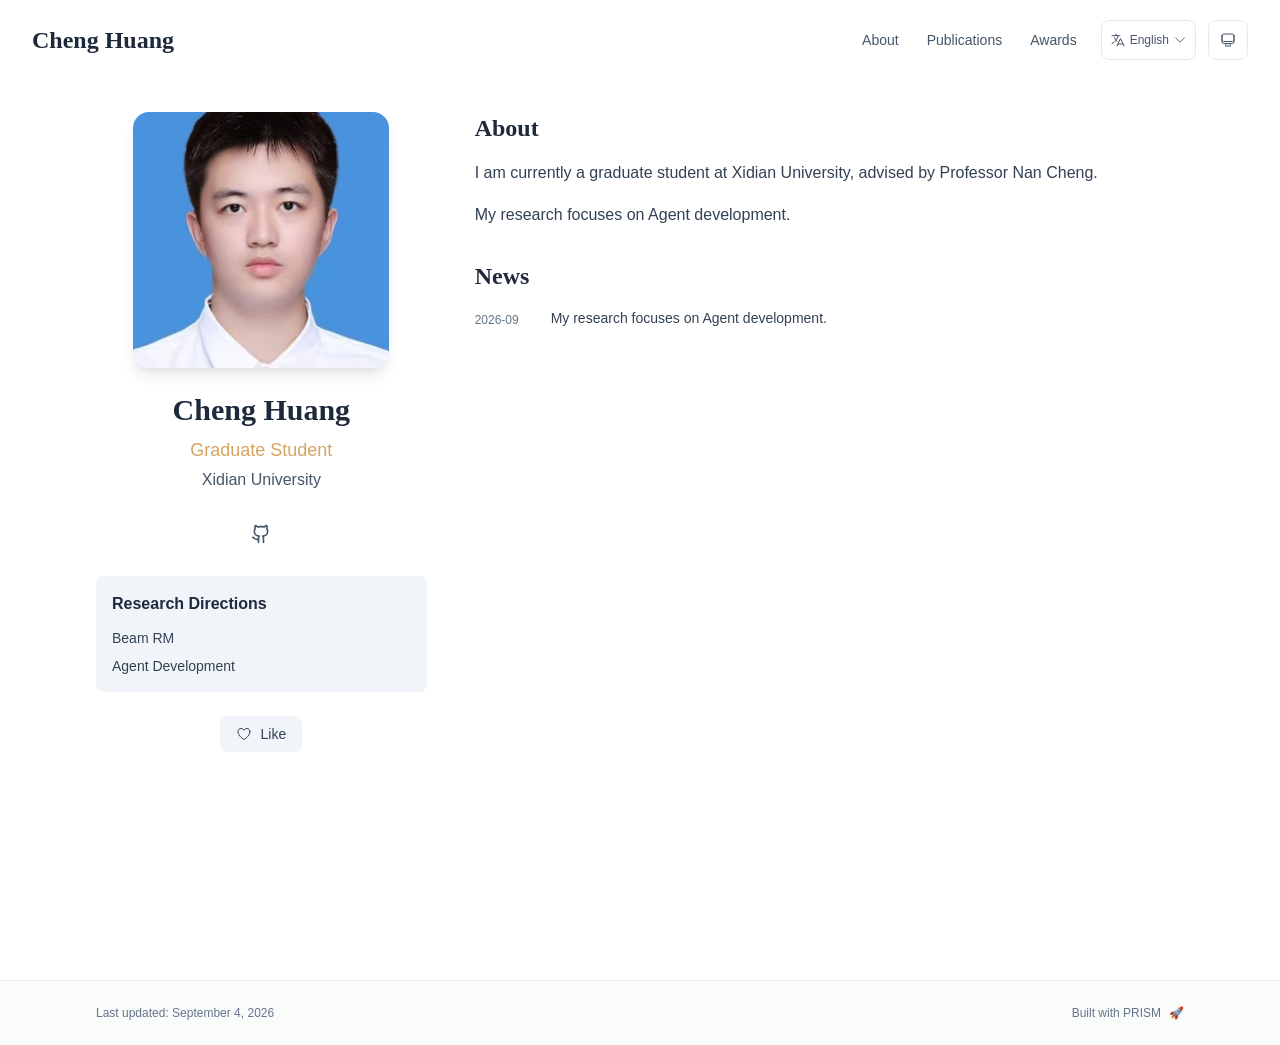
==== commit d9e44a0d: "Update homepage profile" ====
--- a/index.html
+++ b/index.html
@@ -1,4 +1,4 @@
-<!DOCTYPE html><html lang="en" class="scroll-smooth"><head><meta charSet="utf-8"/><meta name="viewport" content="width=device-width, initial-scale=1"/><link rel="preload" as="image" href="/bio.jpg"/><link rel="stylesheet" href="/_next/static/css/220751dcb2cdf23d.css" data-precedence="next"/><link rel="preload" as="script" fetchPriority="low" href="/_next/static/chunks/webpack-af78f5c2c11af041.js"/><script src="/_next/static/chunks/4bd1b696-70b6d399998de86a.js" async=""></script><script src="/_next/static/chunks/684-5aaa8290a129f299.js" async=""></script><script src="/_next/static/chunks/main-app-87412dd35eee5a07.js" async=""></script><script src="/_next/static/chunks/461-a9a5d7b05a71d978.js" async=""></script><script src="/_next/static/chunks/874-6cc630662f3664af.js" async=""></script><script src="/_next/static/chunks/291-e39730cc9327e39b.js" async=""></script><script src="/_next/static/chunks/app/layout-2a37841932ccb7a7.js" async=""></script><script src="/_next/static/chunks/178-595a94b9af1e67b5.js" async=""></script><script src="/_next/static/chunks/748-84df502d24ed20fb.js" async=""></script><script src="/_next/static/chunks/app/page-c386f2259cdfac49.js" async=""></script><link rel="icon" href="/favicon.svg" type="image/svg+xml"/><link rel="dns-prefetch" href="https://jialeliu.com"/><link rel="preconnect" href="https://jialeliu.com" crossorigin=""/><link rel="preload" as="font" type="font/woff2" href="https://jialeliu.com/fonts/georgiab.woff2" crossorigin=""/><script>
+<!DOCTYPE html><html lang="zh" class="scroll-smooth"><head><meta charSet="utf-8"/><meta name="viewport" content="width=device-width, initial-scale=1"/><link rel="preload" as="image" href="/bio.jpg"/><link rel="stylesheet" href="/_next/static/css/220751dcb2cdf23d.css" data-precedence="next"/><link rel="preload" as="script" fetchPriority="low" href="/_next/static/chunks/webpack-af78f5c2c11af041.js"/><script src="/_next/static/chunks/4bd1b696-70b6d399998de86a.js" async=""></script><script src="/_next/static/chunks/684-5aaa8290a129f299.js" async=""></script><script src="/_next/static/chunks/main-app-87412dd35eee5a07.js" async=""></script><script src="/_next/static/chunks/461-a9a5d7b05a71d978.js" async=""></script><script src="/_next/static/chunks/874-6cc630662f3664af.js" async=""></script><script src="/_next/static/chunks/291-e39730cc9327e39b.js" async=""></script><script src="/_next/static/chunks/app/layout-6658cb79bccc46fa.js" async=""></script><script src="/_next/static/chunks/178-595a94b9af1e67b5.js" async=""></script><script src="/_next/static/chunks/748-c0dfb4ae26e2094e.js" async=""></script><script src="/_next/static/chunks/app/page-c386f2259cdfac49.js" async=""></script><link rel="icon" href="/favicon.svg" type="image/svg+xml"/><link rel="dns-prefetch" href="https://jialeliu.com"/><link rel="preconnect" href="https://jialeliu.com" crossorigin=""/><link rel="preload" as="font" type="font/woff2" href="https://jialeliu.com/fonts/georgiab.woff2" crossorigin=""/><script>
               try {
                 const theme = localStorage.getItem('theme-storage');
                 const parsed = theme ? JSON.parse(theme) : null;
@@ -15,7 +15,7 @@
               }
             </script><script>
     try {
-      const cfg = {"enabled":true,"locales":["zh","en"],"defaultLocale":"en","mode":"auto","fixedLocale":"en","persist":true,"switcher":true,"labels":{"zh":"中文","en":"English"}};
+      const cfg = {"enabled":true,"locales":["zh","en"],"defaultLocale":"zh","mode":"auto","fixedLocale":"zh","persist":true,"switcher":true,"labels":{"zh":"中文","en":"English"}};
       const storageKey = 'locale-storage';
       const normalize = (value) => typeof value === 'string' ? value.trim().replace('_', '-').toLowerCase() : '';
       const matchLocale = (candidate) => {
@@ -56,9 +56,8 @@
       }
     } catch (e) {
       const root = document.documentElement;
-      root.lang = 'en';
-      root.setAttribute('data-locale', 'en');
+      root.lang = 'zh';
+      root.setAttribute('data-locale', 'zh');
     }
-  </script><title>Jiale Liu</title><meta name="description" content="PhD student at the University of Example."/><meta name="author" content="Jiale Liu"/><meta name="keywords" content="Jiale Liu,PhD,Research,University of Example"/><meta name="creator" content="Jiale Liu"/><meta name="publisher" content="Jiale Liu"/><meta property="og:title" content="Jiale Liu"/><meta property="og:description" content="PhD student at the University of Example."/><meta property="og:site_name" content="Jiale Liu&#x27;s Academic Website"/><meta property="og:locale" content="en_US"/><meta property="og:type" content="website"/><meta name="twitter:card" content="summary"/><meta name="twitter:title" content="Jiale Liu"/><meta name="twitter:description" content="PhD student at the University of Example."/><link rel="icon" href="/favicon.svg"/><script>document.querySelectorAll('body link[rel="icon"], body link[rel="apple-touch-icon"]').forEach(el => document.head.appendChild(el))</script><script src="/_next/static/chunks/polyfills-42372ed130431b0a.js" noModule=""></script></head><body class="font-sans antialiased"><div style="visibility:hidden"><nav class="fixed top-0 left-0 right-0 z-50" data-headlessui-state=""><div class="transition-all duration-300 ease-out bg-transparent" style="transform:translateY(-100px)"><div class="max-w-7xl mx-auto px-4 sm:px-6 lg:px-8"><div class="flex justify-between items-center h-16 lg:h-20"><div class="flex-shrink-0" tabindex="0"><a class="text-xl lg:text-2xl font-serif font-semibold text-primary hover:text-accent transition-colors duration-200" href="/">Jiale Liu</a></div><div class="hidden lg:block"><div class="ml-10 flex items-center space-x-3"><div class="relative flex items-baseline space-x-1"><a data-nav-href="/" class="relative px-3 py-2 text-sm font-medium rounded-lg transition-colors duration-150 text-primary" href="/">About</a><a data-nav-href="/publications" class="relative px-3 py-2 text-sm font-medium rounded-lg transition-colors duration-150 text-neutral-600" href="/publications/">Publications</a><a data-nav-href="/teaching" class="relative px-3 py-2 text-sm font-medium rounded-lg transition-colors duration-150 text-neutral-600" href="/teaching/">Teaching</a><a data-nav-href="/awards" class="relative px-3 py-2 text-sm font-medium rounded-lg transition-colors duration-150 text-neutral-600" href="/awards/">Awards</a><a data-nav-href="/services" class="relative px-3 py-2 text-sm font-medium rounded-lg transition-colors duration-150 text-neutral-600" href="/services/">Services</a><a data-nav-href="/cv" class="relative px-3 py-2 text-sm font-medium rounded-lg transition-colors duration-150 text-neutral-600" href="/cv/">CV</a></div><div class="flex items-center justify-center w-14 h-10 rounded-lg border border-neutral-200 dark:border-[rgba(148,163,184,0.24)] bg-background dark:bg-neutral-800"><div class="w-6 h-4 rounded bg-neutral-300 animate-pulse"></div></div><div class="flex items-center justify-center w-10 h-10 rounded-lg border border-neutral-200 dark:border-[rgba(148,163,184,0.24)] bg-background dark:bg-neutral-800"><div class="w-4 h-4 rounded-full bg-neutral-300 animate-pulse"></div></div></div></div><div class="lg:hidden flex items-center space-x-2"><div class="flex items-center justify-center w-14 h-10 rounded-lg border border-neutral-200 dark:border-[rgba(148,163,184,0.24)] bg-background dark:bg-neutral-800"><div class="w-6 h-4 rounded bg-neutral-300 animate-pulse"></div></div><div class="flex items-center justify-center w-10 h-10 rounded-lg border border-neutral-200 dark:border-[rgba(148,163,184,0.24)] bg-background dark:bg-neutral-800"><div class="w-4 h-4 rounded-full bg-neutral-300 animate-pulse"></div></div><button class="inline-flex items-center justify-center p-2 rounded-md text-neutral-600 hover:text-primary hover:bg-neutral-100 dark:hover:bg-neutral-800 focus:outline-none focus:ring-2 focus:ring-inset focus:ring-accent transition-colors duration-200" id="headlessui-disclosure-button-«R7pdb»" type="button" aria-expanded="false" data-headlessui-state=""><span class="sr-only">Open main menu</span><div><svg xmlns="http://www.w3.org/2000/svg" fill="none" viewBox="0 0 24 24" stroke-width="1.5" stroke="currentColor" aria-hidden="true" data-slot="icon" class="block h-6 w-6"><path stroke-linecap="round" stroke-linejoin="round" d="M3.75 6.75h16.5M3.75 12h16.5m-16.5 5.25h16.5"></path></svg></div></button></div></div></div></div></nav><main class="min-h-screen pt-16 lg:pt-20"><div class="max-w-6xl mx-auto px-4 sm:px-6 lg:px-8 py-8 bg-background min-h-screen"><div class="grid grid-cols-1 lg:grid-cols-3 gap-12"><div class="lg:col-span-1"><div class="sticky top-8" style="opacity:0;transform:translateY(20px)"><div class="w-64 h-64 mx-auto mb-6 rounded-2xl overflow-hidden shadow-lg hover:shadow-xl transition-all duration-200 hover:scale-105"><img alt="Jiale Liu" width="256" height="256" decoding="async" data-nimg="1" class="w-full h-full object-cover object-[32%_center]" style="color:transparent" src="/bio.jpg"/></div><div class="text-center mb-6"><h1 class="text-3xl font-serif font-bold text-primary mb-2">Jiale Liu</h1><p class="text-lg text-accent font-medium mb-1">PhD Student</p><p class="text-neutral-600 mb-2">University of Example</p></div><div class="flex flex-wrap justify-center gap-3 sm:gap-4 mb-6 relative px-2"><div class="relative"><button class="p-2 sm:p-2 transition-colors duration-200 text-neutral-600 dark:text-neutral-400 hover:text-accent" aria-label="Email"><svg xmlns="http://www.w3.org/2000/svg" fill="none" viewBox="0 0 24 24" stroke-width="1.5" stroke="currentColor" aria-hidden="true" data-slot="icon" class="h-5 w-5"><path stroke-linecap="round" stroke-linejoin="round" d="M21.75 6.75v10.5a2.25 2.25 0 0 1-2.25 2.25h-15a2.25 2.25 0 0 1-2.25-2.25V6.75m19.5 0A2.25 2.25 0 0 0 19.5 4.5h-15a2.25 2.25 0 0 0-2.25 2.25m19.5 0v.243a2.25 2.25 0 0 1-1.07 1.916l-7.5 4.615a2.25 2.25 0 0 1-2.36 0L3.32 8.91a2.25 2.25 0 0 1-1.07-1.916V6.75"></path></svg></button></div><div class="relative"><button class="p-2 sm:p-2 transition-colors duration-200 text-neutral-600 dark:text-neutral-400 hover:text-accent" aria-label="Location"><svg xmlns="http://www.w3.org/2000/svg" fill="none" viewBox="0 0 24 24" stroke-width="1.5" stroke="currentColor" aria-hidden="true" data-slot="icon" class="h-5 w-5"><path stroke-linecap="round" stroke-linejoin="round" d="M15 10.5a3 3 0 1 1-6 0 3 3 0 0 1 6 0Z"></path><path stroke-linecap="round" stroke-linejoin="round" d="M19.5 10.5c0 7.142-7.5 11.25-7.5 11.25S4.5 17.642 4.5 10.5a7.5 7.5 0 1 1 15 0Z"></path></svg></button></div><a href="https://scholar.google.com" target="_blank" rel="noopener noreferrer" class="p-2 sm:p-2 text-neutral-600 dark:text-neutral-400 hover:text-accent transition-colors duration-200" aria-label="Google Scholar"><svg xmlns="http://www.w3.org/2000/svg" fill="none" viewBox="0 0 24 24" stroke-width="1.5" stroke="currentColor" aria-hidden="true" data-slot="icon" class="h-5 w-5"><path stroke-linecap="round" stroke-linejoin="round" d="M4.26 10.147a60.438 60.438 0 0 0-.491 6.347A48.62 48.62 0 0 1 12 20.904a48.62 48.62 0 0 1 8.232-4.41 60.46 60.46 0 0 0-.491-6.347m-15.482 0a50.636 50.636 0 0 0-2.658-.813A59.906 59.906 0 0 1 12 3.493a59.903 59.903 0 0 1 10.399 5.84c-.896.248-1.783.52-2.658.814m-15.482 0A50.717 50.717 0 0 1 12 13.489a50.702 50.702 0 0 1 7.74-3.342M6.75 15a.75.75 0 1 0 0-1.5.75.75 0 0 0 0 1.5Zm0 0v-3.675A55.378 55.378 0 0 1 12 8.443m-7.007 11.55A5.981 5.981 0 0 0 6.75 15.75v-1.5"></path></svg></a><a href="https://orcid.org" target="_blank" rel="noopener noreferrer" class="p-2 sm:p-2 text-neutral-600 dark:text-neutral-400 hover:text-accent transition-colors duration-200" aria-label="ORCID"><svg viewBox="0 0 24 24" fill="currentColor" class="h-5 w-5" xmlns="http://www.w3.org/2000/svg"><path d="M12 0C5.372 0 0 5.372 0 12s5.372 12 12 12 12-5.372 12-12S18.628 0 12 0zM7.369 4.378c.525 0 .947.431.947.947s-.422.947-.947.947a.95.95 0 0 1-.947-.947c0-.525.422-.947.947-.947zm-.722 3.038h1.444v10.041H6.647V7.416zm3.562 0h3.9c3.712 0 5.344 2.653 5.344 5.025 0 2.578-2.016 5.025-5.325 5.025h-3.919V7.416zm1.444 1.303v7.444h2.297c3.272 0 4.022-2.484 4.022-3.722 0-2.016-1.284-3.722-4.097-3.722h-2.222z"></path></svg></a><a href="https://github.com" target="_blank" rel="noopener noreferrer" class="p-2 sm:p-2 text-neutral-600 dark:text-neutral-400 hover:text-accent transition-colors duration-200" aria-label="GitHub"><svg xmlns="http://www.w3.org/2000/svg" width="24" height="24" viewBox="0 0 24 24" fill="none" stroke="currentColor" stroke-width="2" stroke-linecap="round" stroke-linejoin="round" class="lucide lucide-github h-5 w-5" aria-hidden="true"><path d="M15 22v-4a4.8 4.8 0 0 0-1-3.5c3 0 6-2 6-5.5.08-1.25-.27-2.48-1-3.5.28-1.15.28-2.35 0-3.5 0 0-1 0-3 1.5-2.64-.5-5.36-.5-8 0C6 2 5 2 5 2c-.3 1.15-.3 2.35 0 3.5A5.403 5.403 0 0 0 4 9c0 3.5 3 5.5 6 5.5-.39.49-.68 1.05-.85 1.65-.17.6-.22 1.23-.15 1.85v4"></path><path d="M9 18c-4.51 2-5-2-7-2"></path></svg></a><a href="https://linkedin.com" target="_blank" rel="noopener noreferrer" class="p-2 sm:p-2 text-neutral-600 dark:text-neutral-400 hover:text-accent transition-colors duration-200" aria-label="LinkedIn"><svg xmlns="http://www.w3.org/2000/svg" width="24" height="24" viewBox="0 0 24 24" fill="none" stroke="currentColor" stroke-width="2" stroke-linecap="round" stroke-linejoin="round" class="lucide lucide-linkedin h-5 w-5" aria-hidden="true"><path d="M16 8a6 6 0 0 1 6 6v7h-4v-7a2 2 0 0 0-2-2 2 2 0 0 0-2 2v7h-4v-7a6 6 0 0 1 6-6z"></path><rect width="4" height="12" x="2" y="9"></rect><circle cx="4" cy="4" r="2"></circle></svg></a></div><div class="bg-neutral-100 dark:bg-neutral-800 rounded-lg p-4 mb-6 hover:shadow-lg transition-all duration-200 hover:scale-[1.02]"><h3 class="font-semibold text-primary mb-3">Research Interests</h3><div class="space-y-2 text-sm text-neutral-700 dark:text-neutral-500"><div>Computational Physics</div><div>Mathematical Principles</div><div>Proof of Theorems</div></div></div><div class="flex justify-center"><div class="relative"><button class="flex items-center space-x-2 px-4 py-2 rounded-lg font-medium text-sm transition-all duration-200 bg-neutral-100 dark:bg-neutral-800 text-neutral-700 dark:text-neutral-500 hover:bg-red-50 dark:hover:bg-red-900/20 hover:text-red-600 dark:hover:text-red-400 cursor-pointer" tabindex="0"><svg xmlns="http://www.w3.org/2000/svg" fill="none" viewBox="0 0 24 24" stroke-width="1.5" stroke="currentColor" aria-hidden="true" data-slot="icon" class="h-4 w-4"><path stroke-linecap="round" stroke-linejoin="round" d="M21 8.25c0-2.485-2.099-4.5-4.688-4.5-1.935 0-3.597 1.126-4.312 2.733-.715-1.607-2.377-2.733-4.313-2.733C5.1 3.75 3 5.765 3 8.25c0 7.22 9 12 9 12s9-4.78 9-12Z"></path></svg><span>Like</span></button></div></div></div></div><div class="lg:col-span-2 space-y-8"><section id="about" class="scroll-mt-24 space-y-8"><section style="opacity:0;transform:translateY(20px)"><h2 class="text-2xl font-serif font-bold text-primary mb-4">About</h2><div class="text-neutral-700 dark:text-neutral-600 leading-relaxed"><p class="mb-4 last:mb-0">I am a PhD student at the School of Science, University of Example, advised by <a href="https://example.com" node="[object Object]" target="_blank" rel="noopener noreferrer" class="text-accent font-medium transition-all duration-200 rounded hover:bg-accent/10 hover:shadow-sm">Prof. Advisor One</a> and <a href="https://example.com" node="[object Object]" target="_blank" rel="noopener noreferrer" class="text-accent font-medium transition-all duration-200 rounded hover:bg-accent/10 hover:shadow-sm">Dr. Advisor Two</a>.</p>
-<p class="mb-4 last:mb-0">Prior to this, I obtained a BSc degree with First Class Honours in Natural Science from the University of Example.</p>
-<p class="mb-4 last:mb-0">My current research focuses on investigating the mathematical principles of natural philosophy.</p></div></section><section style="opacity:0;transform:translateY(20px)"><div class="flex items-center justify-between mb-4"><h2 class="text-2xl font-serif font-bold text-primary">Selected Publications</h2><a class="text-accent hover:text-accent-dark text-sm font-medium transition-all duration-200 rounded hover:bg-accent/10 hover:shadow-sm" href="/publications/">View All<!-- --> →</a></div><div class="space-y-4"><div class="bg-neutral-50 dark:bg-neutral-800 p-4 rounded-lg shadow-sm border border-neutral-200 dark:border-[rgba(148,163,184,0.24)] hover:shadow-lg transition-all duration-200 hover:scale-[1.02]" style="opacity:0;transform:translateY(20px)"><h3 class="font-semibold text-primary mb-2 leading-tight">Algorithmic Complexity of Tensor Network Contractions in Many-Body Localization</h3><p class="text-sm text-neutral-600 dark:text-neutral-500 mb-1"><span><span class="font-semibold text-accent ">Jiale Liu</span>, </span><span><span class=" ">Ada Lovelace</span><sup class="ml-0 text-neutral-600 dark:text-neutral-500">†</sup></span></p><p class="text-sm text-neutral-600 dark:text-neutral-500 mb-2">Physical Review E</p><p class="text-sm text-neutral-500 dark:text-neutral-500 line-clamp-2">Complexity analysis of tensor network contractions in MBL systems, identifying a complexity phase transition and proposing an adaptive algorithm.</p></div><div class="bg-neutral-50 dark:bg-neutral-800 p-4 rounded-lg shadow-sm border border-neutral-200 dark:border-[rgba(148,163,184,0.24)] hover:shadow-lg transition-all duration-200 hover:scale-[1.02]" style="opacity:0;transform:translateY(20px)"><h3 class="font-semibold text-primary mb-2 leading-tight">Numerical Stability Analysis of High-Order Runge-Kutta Methods in Quantum Dynamics</h3><p class="text-sm text-neutral-600 dark:text-neutral-500 mb-1"><span><span class="font-semibold text-accent ">Jiale Liu</span>, </span><span><span class=" ">Sarah O&#x27;Connor</span><sup class="ml-0 text-neutral-600 dark:text-neutral-500">†</sup></span></p><p class="text-sm text-neutral-600 dark:text-neutral-500 mb-2">Journal of Computational Physics</p><p class="text-sm text-neutral-500 dark:text-neutral-500 line-clamp-2">A rigorous analysis of numerical stability boundaries for high-order Runge-Kutta integrators in the context of time-dependent quantum mechanics.</p></div><div class="bg-neutral-50 dark:bg-neutral-800 p-4 rounded-lg shadow-sm border border-neutral-200 dark:border-[rgba(148,163,184,0.24)] hover:shadow-lg transition-all duration-200 hover:scale-[1.02]" style="opacity:0;transform:translateY(20px)"><h3 class="font-semibold text-primary mb-2 leading-tight">Monte Carlo Simulations of Phase Transitions in 2D Ising Models on Non-Euclidean Lattices</h3><p class="text-sm text-neutral-600 dark:text-neutral-500 mb-1"><span><span class=" ">Charlie Brown</span>, </span><span><span class="font-semibold text-accent ">Jiale Liu</span><sup class="ml-0 text-accent">†</sup></span></p><p class="text-sm text-neutral-600 dark:text-neutral-500 mb-2">2023 International Conference on Computational Physics (ICCP)</p><p class="text-sm text-neutral-500 dark:text-neutral-500 line-clamp-2">Monte Carlo study revealing mean-field-like phase transitions and critical exponent deviations for Ising models on hyperbolic non-Euclidean lattices.</p></div></div></section><section style="opacity:0;transform:translateY(20px)"><h2 class="text-2xl font-serif font-bold text-primary mb-4">News</h2><div class="space-y-3"><div class="flex items-start space-x-3"><span class="text-xs text-neutral-500 mt-1 w-16 flex-shrink-0">2025-11</span><p class="text-sm text-neutral-700">Our work has been accepted by a prestigious journal 🎉</p></div><div class="flex items-start space-x-3"><span class="text-xs text-neutral-500 mt-1 w-16 flex-shrink-0">2025-09</span><p class="text-sm text-neutral-700">Starting my PhD at the University of Example</p></div></div></section></section></div></div></div><!--$--><!--/$--><!--$--><!--/$--></main><footer class="border-t border-neutral-200/50 bg-neutral-50/50 dark:bg-neutral-900/50 dark:border-neutral-700/50"><div class="max-w-6xl mx-auto px-4 sm:px-6 lg:px-8 py-6"><div class="flex flex-col sm:flex-row justify-between items-center gap-2"><p class="text-xs text-neutral-500">Last updated<!-- -->: <!-- -->November 18, 2025</p><p class="text-xs text-neutral-500 flex items-center"><a href="https://github.com/xyjoey/PRISM" target="_blank" rel="noopener noreferrer">Built with PRISM</a><span class="ml-2">🚀</span></p></div></div></footer></div><script src="/_next/static/chunks/webpack-af78f5c2c11af041.js" async=""></script><script>(self.__next_f=self.__next_f||[]).push([0])</script><script>self.__next_f.push([1,"1:\"$Sreact.fragment\"\n3:I[3719,[\"461\",\"static/chunks/461-a9a5d7b05a71d978.js\",\"874\",\"static/chunks/874-6cc630662f3664af.js\",\"291\",\"static/chunks/291-e39730cc9327e39b.js\",\"177\",\"static/chunks/app/layout-2a37841932ccb7a7.js\"],\"ThemeProvider\"]\n4:I[310,[\"461\",\"static/chunks/461-a9a5d7b05a71d978.js\",\"874\",\"static/chunks/874-6cc630662f3664af.js\",\"291\",\"static/chunks/291-e39730cc9327e39b.js\",\"177\",\"static/chunks/app/layout-2a37841932ccb7a7.js\"],\"LocaleProvider\"]\n5:I[4574,[\"461\",\"static/chunks/461-a9a5d7b05a71d978.js\",\"874\",\"static/chunks/874-6cc630662f3664af.js\",\"291\",\"static/chunks/291-e39730cc9327e39b.js\",\"177\",\"static/chunks/app/layout-2a37841932ccb7a7.js\"],\"default\"]\n6:I[7555,[],\"\"]\n7:I[1295,[],\"\"]\n8:I[2548,[\"461\",\"static/chunks/461-a9a5d7b05a71d978.js\",\"874\",\"static/chunks/874-6cc630662f3664af.js\",\"291\",\"static/chunks/291-e39730cc9327e39b.js\",\"177\",\"static/chunks/app/layout-2a37841932ccb7a7.js\"],\"default\"]\n9:I[6613,[\"461\",\"static/chunks/461-a9a5d7b05a71d978.js\",\"178\",\"static/chunks/178-595a94b9af1e67b5.js\",\"874\",\"static/chunks/874-6cc630662f3664af.js\",\"748\",\"static/chunks/748-84df502d24ed20fb.js\",\"974\",\"static/chunks/app/page-c386f2259cdfac49.js\"],\"default\"]\n10:I[9665,[],\"MetadataBoundary\"]\n12:I[9665,[],\"OutletBoundary\"]\n15:I[4911,[],\"AsyncMetadataOutlet\"]\n17:I[9665,[],\"ViewportBoundary\"]\n19:I[6614,[],\"\"]\n:HL[\"/_next/static/css/220751dcb2cdf23d.css\",\"style\"]\n2:T5d7,\n    try {\n      const cfg = {\"enabled\":true,\"locales\":[\"zh\",\"en\"],\"defaultLocale\":\"en\",\"mode\":\"auto\",\"fixedLocale\":\"en\",\"persist\":true,\"switcher\":true,\"labels\":{\"zh\":\"中文\",\"en\":\"English\"}};\n      const storageKey = 'locale-storage';\n      const normalize = (value) =\u003e typeof value === 'string' ? value.trim().replace('_', '-').toLowerCase() : '';\n      const matchLocale = (candidate) =\u003e {\n        const normalized = normalize(candidate);\n        if (!normalized) return null;\n        if (cfg.locales.includes(normalized)) return normalized;\n        const language = normalized.split('-')[0];\n        if (cfg.locales.includes(language)) return language;\n     "])</script><script>self.__next_f.push([1,"   return null;\n      };\n\n      let resolved = null;\n\n      if (!cfg.enabled) {\n        resolved = cfg.defaultLocale;\n      } else if (cfg.persist) {\n        resolved = matchLocale(localStorage.getItem(storageKey));\n      }\n\n      if (!resolved) {\n        if (cfg.mode === 'fixed') {\n          resolved = cfg.fixedLocale;\n        } else {\n          resolved = matchLocale(navigator.language);\n        }\n      }\n\n      if (!resolved) {\n        resolved = cfg.defaultLocale;\n      }\n\n      const root = document.documentElement;\n      root.lang = resolved;\n      root.setAttribute('data-locale', resolved);\n\n      if (cfg.persist) {\n        localStorage.setItem(storageKey, resolved);\n      }\n    } catch (e) {\n      const root = document.documentElement;\n      root.lang = 'en';\n      root.setAttribute('data-locale', 'en');\n    }\n  a:T507,@article{liu2025algorithmic,\n  title = {Algorithmic Complexity of Tensor Network Contractions in Many-Body Localization},\n  author = {Jiale Liu and Ada Lovelace},\n  year = {2025},\n  month = {sep},\n  journal = {Physical Review E},\n  issn = {2470-0045},\n  publisher = {APS},\n  abstract = {Simulating the dynamics of many-body localized (MBL) systems poses a significant challenge due to the logarithmic growth of entanglement entropy. This paper analyzes the algorithmic complexity of contracting Tensor Networks, specifically Matrix Product States (MPS) and Projected Entangled Pair States (PEPS), when applied to MBL Hamiltonians. We prove that while the exact contraction is #P-complete, approximate contraction schemes based on singular value decomposition (SVD) truncation exhibit polynomial time complexity with bounded error for short-time evolution. However, we identify a \"complexity phase transition\" at the ergodic-MBL transition point, where the bond dimension required for a fixed accuracy diverges exponentially. We propose a novel adaptive bond-dimension algorithm that optimizes computational resources by exploiting the area law of entanglement in the localized phase, demonstrating superior pe"])</script><script>self.__next_f.push([1,"rformance on Heisenberg spin chains.},\n  doi = {10.1103/PhysRevE.112.092101}\n}b:T504,@article{liu2024stability,\n  title = {Numerical Stability Analysis of High-Order Runge-Kutta Methods in Quantum Dynamics},\n  author = {Jiale Liu and Sarah O'Connor},\n  year = {2024},\n  month = {mar},\n  journal = {Journal of Computational Physics},\n  volume = {450},\n  pages = {110832},\n  issn = {0021-9991},\n  doi = {10.1016/j.jcp.2023.110832},\n  urldate = {2024-12-02},\n  langid = {english},\n  abstract = {The precise time-evolution of quantum systems is a cornerstone of computational physics. This paper investigates the numerical stability of high-order Runge-Kutta (RK) methods when applied to the time-dependent Schrödinger equation. We derive rigorous stability boundaries for symplectic and non-symplectic RK integrators and demonstrate that specific implicit schemes preserve unitarity over extended simulation times. By analyzing the spectral properties of the Hamiltonian operator, we establish a relationship between the Courant-Friedrichs-Lewy (CFL) condition and the imaginary eigenvalues characteristic of quantum propagators. Our findings are validated through simulations of wave packet scattering and harmonic oscillator dynamics, showing that our proposed optimized RK coefficients significantly reduce phase error accumulation compared to standard integrators.}\n}c:T54a,@inproceedings{brown2023monte,\n  title = {Monte Carlo Simulations of Phase Transitions in 2D Ising Models on Non-Euclidean Lattices},\n  shorttitle = {Ising on Hyperbolic Planes},\n  booktitle = {2023 International Conference on Computational Physics (ICCP)},\n  author = {Charlie Brown and Jiale Liu},\n  year = {2023},\n  month = {dec},\n  pages = {45--52},\n  publisher = {APS},\n  address = {Tokyo, Japan},\n  doi = {10.1103/ICCP.2023.0045},\n  urldate = {2024-12-02},\n  isbn = {978-0-7354-2000-1},\n  abstract = {The behavior of spin systems on curved geometries offers a unique window into the interplay between topology and statistical mechanics. This study employs extensive "])</script><script>self.__next_f.push([1,"Monte Carlo simulations to explore the phase transitions of the 2D Ising model mapped onto hyperbolic lattices (Poincaré disk). We utilize the Wolff cluster algorithm to overcome critical slowing down near the phase transition temperature. Our results indicate that the critical exponents on negatively curved surfaces deviate significantly from the standard Onsager solution for flat Euclidean lattices. Specifically, we observe a suppression of the correlation length divergence, suggesting a mean-field-like behavior induced by the exponential expansion of the lattice volume. These findings have implications for understanding quantum gravity models and holographic duality.}\n}d:T507,@article{liu2025algorithmic,\n  title = {Algorithmic Complexity of Tensor Network Contractions in Many-Body Localization},\n  author = {Jiale Liu and Ada Lovelace},\n  year = {2025},\n  month = {sep},\n  journal = {Physical Review E},\n  issn = {2470-0045},\n  publisher = {APS},\n  abstract = {Simulating the dynamics of many-body localized (MBL) systems poses a significant challenge due to the logarithmic growth of entanglement entropy. This paper analyzes the algorithmic complexity of contracting Tensor Networks, specifically Matrix Product States (MPS) and Projected Entangled Pair States (PEPS), when applied to MBL Hamiltonians. We prove that while the exact contraction is #P-complete, approximate contraction schemes based on singular value decomposition (SVD) truncation exhibit polynomial time complexity with bounded error for short-time evolution. However, we identify a \"complexity phase transition\" at the ergodic-MBL transition point, where the bond dimension required for a fixed accuracy diverges exponentially. We propose a novel adaptive bond-dimension algorithm that optimizes computational resources by exploiting the area law of entanglement in the localized phase, demonstrating superior performance on Heisenberg spin chains.},\n  doi = {10.1103/PhysRevE.112.092101}\n}e:T504,@article{liu2024stability,\n  title = {Numerical Stability Analysi"])</script><script>self.__next_f.push([1,"s of High-Order Runge-Kutta Methods in Quantum Dynamics},\n  author = {Jiale Liu and Sarah O'Connor},\n  year = {2024},\n  month = {mar},\n  journal = {Journal of Computational Physics},\n  volume = {450},\n  pages = {110832},\n  issn = {0021-9991},\n  doi = {10.1016/j.jcp.2023.110832},\n  urldate = {2024-12-02},\n  langid = {english},\n  abstract = {The precise time-evolution of quantum systems is a cornerstone of computational physics. This paper investigates the numerical stability of high-order Runge-Kutta (RK) methods when applied to the time-dependent Schrödinger equation. We derive rigorous stability boundaries for symplectic and non-symplectic RK integrators and demonstrate that specific implicit schemes preserve unitarity over extended simulation times. By analyzing the spectral properties of the Hamiltonian operator, we establish a relationship between the Courant-Friedrichs-Lewy (CFL) condition and the imaginary eigenvalues characteristic of quantum propagators. Our findings are validated through simulations of wave packet scattering and harmonic oscillator dynamics, showing that our proposed optimized RK coefficients significantly reduce phase error accumulation compared to standard integrators.}\n}f:T54a,@inproceedings{brown2023monte,\n  title = {Monte Carlo Simulations of Phase Transitions in 2D Ising Models on Non-Euclidean Lattices},\n  shorttitle = {Ising on Hyperbolic Planes},\n  booktitle = {2023 International Conference on Computational Physics (ICCP)},\n  author = {Charlie Brown and Jiale Liu},\n  year = {2023},\n  month = {dec},\n  pages = {45--52},\n  publisher = {APS},\n  address = {Tokyo, Japan},\n  doi = {10.1103/ICCP.2023.0045},\n  urldate = {2024-12-02},\n  isbn = {978-0-7354-2000-1},\n  abstract = {The behavior of spin systems on curved geometries offers a unique window into the interplay between topology and statistical mechanics. This study employs extensive Monte Carlo simulations to explore the phase transitions of the 2D Ising model mapped onto hyperbolic lattices (Poincaré disk). We utilize the Wolff "])</script><script>self.__next_f.push([1,"cluster algorithm to overcome critical slowing down near the phase transition temperature. Our results indicate that the critical exponents on negatively curved surfaces deviate significantly from the standard Onsager solution for flat Euclidean lattices. Specifically, we observe a suppression of the correlation length divergence, suggesting a mean-field-like behavior induced by the exponential expansion of the lattice volume. These findings have implications for understanding quantum gravity models and holographic duality.}\n}"])</script><script>self.__next_f.push([1,"0:{\"P\":null,\"b\":\"rVW6NbPYIh2nFe7mIhRVP\",\"p\":\"\",\"c\":[\"\",\"\"],\"i\":false,\"f\":[[[\"\",{\"children\":[\"__PAGE__\",{}]},\"$undefined\",\"$undefined\",true],[\"\",[\"$\",\"$1\",\"c\",{\"children\":[[[\"$\",\"link\",\"0\",{\"rel\":\"stylesheet\",\"href\":\"/_next/static/css/220751dcb2cdf23d.css\",\"precedence\":\"next\",\"crossOrigin\":\"$undefined\",\"nonce\":\"$undefined\"}]],[\"$\",\"html\",null,{\"lang\":\"en\",\"className\":\"scroll-smooth\",\"suppressHydrationWarning\":true,\"children\":[[\"$\",\"head\",null,{\"children\":[[\"$\",\"link\",null,{\"rel\":\"icon\",\"href\":\"/favicon.svg\",\"type\":\"image/svg+xml\"}],[\"$\",\"link\",null,{\"rel\":\"dns-prefetch\",\"href\":\"https://jialeliu.com\"}],[\"$\",\"link\",null,{\"rel\":\"preconnect\",\"href\":\"https://jialeliu.com\",\"crossOrigin\":\"\"}],[\"$\",\"link\",null,{\"rel\":\"preload\",\"as\":\"font\",\"type\":\"font/woff2\",\"href\":\"https://jialeliu.com/fonts/georgiab.woff2\",\"crossOrigin\":\"\"}],[\"$\",\"script\",null,{\"dangerouslySetInnerHTML\":{\"__html\":\"\\n              try {\\n                const theme = localStorage.getItem('theme-storage');\\n                const parsed = theme ? JSON.parse(theme) : null;\\n                const setting = parsed?.state?.theme || 'system';\\n                const prefersDark = typeof window !== 'undefined' \u0026\u0026 window.matchMedia \u0026\u0026 window.matchMedia('(prefers-color-scheme: dark)').matches;\\n                const effective = setting === 'dark' ? 'dark' : (setting === 'light' ? 'light' : (prefersDark ? 'dark' : 'light'));\\n                var root = document.documentElement;\\n                root.classList.add(effective);\\n                root.setAttribute('data-theme', effective);\\n              } catch (e) {\\n                var root = document.documentElement;\\n                root.classList.add('light');\\n                root.setAttribute('data-theme', 'light');\\n              }\\n            \"}}],[\"$\",\"script\",null,{\"dangerouslySetInnerHTML\":{\"__html\":\"$2\"}}]]}],[\"$\",\"body\",null,{\"className\":\"font-sans antialiased\",\"children\":[\"$\",\"$L3\",null,{\"children\":[\"$\",\"$L4\",null,{\"config\":{\"enabled\":true,\"locales\":[\"zh\",\"en\"],\"defaultLocale\":\"en\",\"mode\":\"auto\",\"fixedLocale\":\"en\",\"persist\":true,\"switcher\":true,\"labels\":{\"zh\":\"中文\",\"en\":\"English\"}},\"children\":[[\"$\",\"$L5\",null,{\"items\":[{\"title\":\"About\",\"type\":\"page\",\"target\":\"about\",\"href\":\"/\"},{\"title\":\"Publications\",\"type\":\"page\",\"target\":\"publications\",\"href\":\"/publications\"},{\"title\":\"Teaching\",\"type\":\"page\",\"target\":\"teaching\",\"href\":\"/teaching\"},{\"title\":\"Awards\",\"type\":\"page\",\"target\":\"awards\",\"href\":\"/awards\"},{\"title\":\"Services\",\"type\":\"page\",\"target\":\"services\",\"href\":\"/services\"},{\"title\":\"CV\",\"type\":\"page\",\"target\":\"cv\",\"href\":\"/cv\"}],\"siteTitle\":\"Jiale Liu\",\"enableOnePageMode\":false,\"i18n\":\"$0:f:0:1:1:props:children:1:props:children:1:props:children:props:children:props:config\",\"itemsByLocale\":{\"zh\":[{\"title\":\"关于我\",\"type\":\"page\",\"target\":\"about\",\"href\":\"/\"},{\"title\":\"论文\",\"type\":\"page\",\"target\":\"publications\",\"href\":\"/publications\"},{\"title\":\"教学\",\"type\":\"page\",\"target\":\"teaching\",\"href\":\"/teaching\"},{\"title\":\"奖项\",\"type\":\"page\",\"target\":\"awards\",\"href\":\"/awards\"},{\"title\":\"服务\",\"type\":\"page\",\"target\":\"services\",\"href\":\"/services\"},{\"title\":\"简历\",\"type\":\"page\",\"target\":\"cv\",\"href\":\"/cv\"}],\"en\":[{\"title\":\"About\",\"type\":\"page\",\"target\":\"about\",\"href\":\"/\"},{\"title\":\"Publications\",\"type\":\"page\",\"target\":\"publications\",\"href\":\"/publications\"},{\"title\":\"Teaching\",\"type\":\"page\",\"target\":\"teaching\",\"href\":\"/teaching\"},{\"title\":\"Awards\",\"type\":\"page\",\"target\":\"awards\",\"href\":\"/awards\"},{\"title\":\"Services\",\"type\":\"page\",\"target\":\"services\",\"href\":\"/services\"},{\"title\":\"CV\",\"type\":\"page\",\"target\":\"cv\",\"href\":\"/cv\"}]},\"siteTitleByLocale\":{\"zh\":\"刘嘉乐\",\"en\":\"Jiale Liu\"}}],[\"$\",\"main\",null,{\"className\":\"min-h-screen pt-16 lg:pt-20\",\"children\":[\"$\",\"$L6\",null,{\"parallelRouterKey\":\"children\",\"error\":\"$undefined\",\"errorStyles\":\"$undefined\",\"errorScripts\":\"$undefined\",\"template\":[\"$\",\"$L7\",null,{}],\"templateStyles\":\"$undefined\",\"templateScripts\":\"$undefined\",\"notFound\":[[[\"$\",\"title\",null,{\"children\":\"404: This page could not be found.\"}],[\"$\",\"div\",null,{\"style\":{\"fontFamily\":\"system-ui,\\\"Segoe UI\\\",Roboto,Helvetica,Arial,sans-serif,\\\"Apple Color Emoji\\\",\\\"Segoe UI Emoji\\\"\",\"height\":\"100vh\",\"textAlign\":\"center\",\"display\":\"flex\",\"flexDirection\":\"column\",\"alignItems\":\"center\",\"justifyContent\":\"center\"},\"children\":[\"$\",\"div\",null,{\"children\":[[\"$\",\"style\",null,{\"dangerouslySetInnerHTML\":{\"__html\":\"body{color:#000;background:#fff;margin:0}.next-error-h1{border-right:1px solid rgba(0,0,0,.3)}@media (prefers-color-scheme:dark){body{color:#fff;background:#000}.next-error-h1{border-right:1px solid rgba(255,255,255,.3)}}\"}}],[\"$\",\"h1\",null,{\"className\":\"next-error-h1\",\"style\":{\"display\":\"inline-block\",\"margin\":\"0 20px 0 0\",\"padding\":\"0 23px 0 0\",\"fontSize\":24,\"fontWeight\":500,\"verticalAlign\":\"top\",\"lineHeight\":\"49px\"},\"children\":404}],[\"$\",\"div\",null,{\"style\":{\"display\":\"inline-block\"},\"children\":[\"$\",\"h2\",null,{\"style\":{\"fontSize\":14,\"fontWeight\":400,\"lineHeight\":\"49px\",\"margin\":0},\"children\":\"This page could not be found.\"}]}]]}]}]],[]],\"forbidden\":\"$undefined\",\"unauthorized\":\"$undefined\"}]}],[\"$\",\"$L8\",null,{\"lastUpdated\":\"November 18, 2025\",\"lastUpdatedByLocale\":{\"zh\":\"2025年11月18日\",\"en\":\"November 18, 2025\"},\"defaultLocale\":\"en\"}]]}]}]}]]}]]}],{\"children\":[\"__PAGE__\",[\"$\",\"$1\",\"c\",{\"children\":[[\"$\",\"$L9\",null,{\"dataByLocale\":{\"zh\":{\"author\":{\"name\":\"刘嘉乐\",\"title\":\"博士生\",\"institution\":\"某某大学\",\"avatar\":\"/bio.jpg\"},\"social\":{\"email\":\"john.doe@example.com\",\"location\":\"城市，国家\",\"location_url\":\"https://maps.google.com\",\"location_details\":[\"理科楼 123 室，\",\"大学路，城市，国家\"],\"google_scholar\":\"https://scholar.google.com\",\"orcid\":\"https://orcid.org\",\"github\":\"https://github.com\",\"linkedin\":\"https://linkedin.com\"},\"features\":{\"enable_likes\":true,\"enable_one_page_mode\":false},\"enableOnePageMode\":false,\"researchInterests\":[\"计算物理\",\"数学原理\",\"定理证明\"],\"pagesToShow\":[{\"type\":\"about\",\"id\":\"about\",\"sections\":[{\"id\":\"about\",\"type\":\"markdown\",\"source\":\"bio.md\",\"title\":\"关于我\",\"content\":\"我目前是某某大学理学院博士生，导师是 [导师甲教授](https://example.com) 和 [导师乙博士](https://example.com)。\\r\\n\\r\\n此前，我在某某大学获得自然科学学士学位（一等荣誉）。\\r\\n\\r\\n我的研究主要关注自然哲学中的数学原理。\\r\\n\"},{\"id\":\"featured_publications\",\"type\":\"publications\",\"title\":\"精选论文\",\"filter\":\"selected\",\"limit\":5,\"publications\":[{\"id\":\"liu2025algorithmic\",\"title\":\"Algorithmic Complexity of Tensor Network Contractions in Many-Body Localization\",\"titleNodes\":[{\"type\":\"text\",\"text\":\"Algorithmic Complexity of Tensor Network Contractions in Many-Body Localization\"}],\"authors\":[{\"name\":\"Jiale Liu\",\"isHighlighted\":true,\"isCorresponding\":false,\"isCoAuthor\":false},{\"name\":\"Ada Lovelace\",\"isHighlighted\":false,\"isCorresponding\":true,\"isCoAuthor\":false}],\"year\":2025,\"month\":\"9\",\"type\":\"journal\",\"status\":\"published\",\"tags\":[\"Tensor Networks\",\"Many-Body Localization\",\"Complexity Theory\",\"Quantum Information\"],\"keywords\":\"$0:f:0:1:2:children:1:props:children:0:props:dataByLocale:zh:pagesToShow:0:sections:1:publications:0:tags\",\"researchArea\":\"quantum-computing\",\"journal\":\"Physical Review E\",\"conference\":\"\",\"doi\":\"10.1103/PhysRevE.112.092101\",\"code\":\"https://github.com/xyjoey/PRISM\",\"abstract\":\"Simulating the dynamics of many-body localized (MBL) systems poses a significant challenge due to the logarithmic growth of entanglement entropy. This paper analyzes the algorithmic complexity of contracting Tensor Networks, specifically Matrix Product States (MPS) and Projected Entangled Pair States (PEPS), when applied to MBL Hamiltonians. We prove that while the exact contraction is #P-complete, approximate contraction schemes based on singular value decomposition (SVD) truncation exhibit polynomial time complexity with bounded error for short-time evolution. However, we identify a \\\"complexity phase transition\\\" at the ergodic-MBL transition point, where the bond dimension required for a fixed accuracy diverges exponentially. We propose a novel adaptive bond-dimension algorithm that optimizes computational resources by exploiting the area law of entanglement in the localized phase, demonstrating superior performance on Heisenberg spin chains.\",\"description\":\"Complexity analysis of tensor network contractions in MBL systems, identifying a complexity phase transition and proposing an adaptive algorithm.\",\"selected\":true,\"bibtex\":\"$a\"},{\"id\":\"liu2024stability\",\"title\":\"Numerical Stability Analysis of High-Order Runge-Kutta Methods in Quantum Dynamics\",\"titleNodes\":[{\"type\":\"text\",\"text\":\"Numerical Stability Analysis of High-Order Runge-Kutta Methods in Quantum Dynamics\"}],\"authors\":[{\"name\":\"Jiale Liu\",\"isHighlighted\":true,\"isCorresponding\":false,\"isCoAuthor\":false},{\"name\":\"Sarah O'Connor\",\"isHighlighted\":false,\"isCorresponding\":true,\"isCoAuthor\":false}],\"year\":2024,\"month\":\"3\",\"type\":\"journal\",\"status\":\"published\",\"tags\":[\"Computational Physics\",\"Quantum Dynamics\",\"Numerical Analysis\",\"Runge-Kutta Methods\"],\"keywords\":\"$0:f:0:1:2:children:1:props:children:0:props:dataByLocale:zh:pagesToShow:0:sections:1:publications:1:tags\",\"researchArea\":\"quantum-computing\",\"journal\":\"Journal of Computational Physics\",\"conference\":\"\",\"volume\":\"450\",\"pages\":\"110832\",\"doi\":\"10.1016/j.jcp.2023.110832\",\"abstract\":\"The precise time-evolution of quantum systems is a cornerstone of computational physics. This paper investigates the numerical stability of high-order Runge-Kutta (RK) methods when applied to the time-dependent Schrödinger equation. We derive rigorous stability boundaries for symplectic and non-symplectic RK integrators and demonstrate that specific implicit schemes preserve unitarity over extended simulation times. By analyzing the spectral properties of the Hamiltonian operator, we establish a relationship between the Courant-Friedrichs-Lewy (CFL) condition and the imaginary eigenvalues characteristic of quantum propagators. Our findings are validated through simulations of wave packet scattering and harmonic oscillator dynamics, showing that our proposed optimized RK coefficients significantly reduce phase error accumulation compared to standard integrators.\",\"description\":\"A rigorous analysis of numerical stability boundaries for high-order Runge-Kutta integrators in the context of time-dependent quantum mechanics.\",\"selected\":true,\"bibtex\":\"$b\"},{\"id\":\"brown2023monte\",\"title\":\"Monte Carlo Simulations of Phase Transitions in 2D Ising Models on Non-Euclidean Lattices\",\"titleNodes\":[{\"type\":\"text\",\"text\":\"Monte Carlo Simulations of Phase Transitions in 2D Ising Models on Non-Euclidean Lattices\"}],\"authors\":[{\"name\":\"Charlie Brown\",\"isHighlighted\":false,\"isCorresponding\":false,\"isCoAuthor\":false},{\"name\":\"Jiale Liu\",\"isHighlighted\":true,\"isCorresponding\":true,\"isCoAuthor\":false}],\"year\":2023,\"month\":\"12\",\"type\":\"conference\",\"status\":\"published\",\"tags\":[\"Statistical Mechanics\",\"Monte Carlo Simulation\",\"Ising Model\",\"Non-Euclidean Geometry\"],\"keywords\":\"$0:f:0:1:2:children:1:props:children:0:props:dataByLocale:zh:pagesToShow:0:sections:1:publications:2:tags\",\"researchArea\":\"machine-learning\",\"journal\":\"\",\"conference\":\"2023 International Conference on Computational Physics (ICCP)\",\"pages\":\"45--52\",\"doi\":\"10.1103/ICCP.2023.0045\",\"abstract\":\"The behavior of spin systems on curved geometries offers a unique window into the interplay between topology and statistical mechanics. This study employs extensive Monte Carlo simulations to explore the phase transitions of the 2D Ising model mapped onto hyperbolic lattices (Poincaré disk). We utilize the Wolff cluster algorithm to overcome critical slowing down near the phase transition temperature. Our results indicate that the critical exponents on negatively curved surfaces deviate significantly from the standard Onsager solution for flat Euclidean lattices. Specifically, we observe a suppression of the correlation length divergence, suggesting a mean-field-like behavior induced by the exponential expansion of the lattice volume. These findings have implications for understanding quantum gravity models and holographic duality.\",\"description\":\"Monte Carlo study revealing mean-field-like phase transitions and critical exponent deviations for Ising models on hyperbolic non-Euclidean lattices.\",\"selected\":true,\"preview\":\"example.png\",\"bibtex\":\"$c\"}]},{\"id\":\"news\",\"type\":\"list\",\"title\":\"动态\",\"source\":\"news.toml\",\"items\":[{\"date\":\"2025-11\",\"content\":\"我们的工作被顶级期刊接收了 🎉\"},{\"date\":\"2025-09\",\"content\":\"在某某大学开始博士学习\"}]}]}]},\"en\":{\"author\":{\"name\":\"Jiale Liu\",\"title\":\"PhD Student\",\"institution\":\"University of Example\",\"avatar\":\"/bio.jpg\"},\"social\":{\"email\":\"john.doe@example.com\",\"location\":\"City, Country\",\"location_url\":\"https://maps.google.com\",\"location_details\":[\"Room 123, Science Building,\",\"University Avenue, City, Country\"],\"google_scholar\":\"https://scholar.google.com\",\"orcid\":\"https://orcid.org\",\"github\":\"https://github.com\",\"linkedin\":\"https://linkedin.com\"},\"features\":{\"enable_likes\":true,\"enable_one_page_mode\":false},\"enableOnePageMode\":false,\"researchInterests\":[\"Computational Physics\",\"Mathematical Principles\",\"Proof of Theorems\"],\"pagesToShow\":[{\"type\":\"about\",\"id\":\"about\",\"sections\":[{\"id\":\"about\",\"type\":\"markdown\",\"source\":\"bio.md\",\"title\":\"About\",\"content\":\"I am a PhD student at the School of Science, University of Example, advised by [Prof. Advisor One](https://example.com) and [Dr. Advisor Two](https://example.com).\\r\\n\\r\\nPrior to this, I obtained a BSc degree with First Class Honours in Natural Science from the University of Example.\\r\\n\\r\\nMy current research focuses on investigating the mathematical principles of natural philosophy.\"},{\"id\":\"featured_publications\",\"type\":\"publications\",\"title\":\"Selected Publications\",\"filter\":\"selected\",\"limit\":5,\"publications\":[{\"id\":\"liu2025algorithmic\",\"title\":\"Algorithmic Complexity of Tensor Network Contractions in Many-Body Localization\",\"titleNodes\":[{\"type\":\"text\",\"text\":\"Algorithmic Complexity of Tensor Network Contractions in Many-Body Localization\"}],\"authors\":[{\"name\":\"Jiale Liu\",\"isHighlighted\":true,\"isCorresponding\":false,\"isCoAuthor\":false},{\"name\":\"Ada Lovelace\",\"isHighlighted\":false,\"isCorresponding\":true,\"isCoAuthor\":false}],\"year\":2025,\"month\":\"9\",\"type\":\"journal\",\"status\":\"published\",\"tags\":[\"Tensor Networks\",\"Many-Body Localization\",\"Complexity Theory\",\"Quantum Information\"],\"keywords\":\"$0:f:0:1:2:children:1:props:children:0:props:dataByLocale:en:pagesToShow:0:sections:1:publications:0:tags\",\"researchArea\":\"quantum-computing\",\"journal\":\"Physical Review E\",\"conference\":\"\",\"doi\":\"10.1103/PhysRevE.112.092101\",\"code\":\"https://github.com/xyjoey/PRISM\",\"abstract\":\"Simulating the dynamics of many-body localized (MBL) systems poses a significant challenge due to the logarithmic growth of entanglement entropy. This paper analyzes the algorithmic complexity of contracting Tensor Networks, specifically Matrix Product States (MPS) and Projected Entangled Pair States (PEPS), when applied to MBL Hamiltonians. We prove that while the exact contraction is #P-complete, approximate contraction schemes based on singular value decomposition (SVD) truncation exhibit polynomial time complexity with bounded error for short-time evolution. However, we identify a \\\"complexity phase transition\\\" at the ergodic-MBL transition point, where the bond dimension required for a fixed accuracy diverges exponentially. We propose a novel adaptive bond-dimension algorithm that optimizes computational resources by exploiting the area law of entanglement in the localized phase, demonstrating superior performance on Heisenberg spin chains.\",\"description\":\"Complexity analysis of tensor network contractions in MBL systems, identifying a complexity phase transition and proposing an adaptive algorithm.\",\"selected\":true,\"bibtex\":\"$d\"},{\"id\":\"liu2024stability\",\"title\":\"Numerical Stability Analysis of High-Order Runge-Kutta Methods in Quantum Dynamics\",\"titleNodes\":[{\"type\":\"text\",\"text\":\"Numerical Stability Analysis of High-Order Runge-Kutta Methods in Quantum Dynamics\"}],\"authors\":[{\"name\":\"Jiale Liu\",\"isHighlighted\":true,\"isCorresponding\":false,\"isCoAuthor\":false},{\"name\":\"Sarah O'Connor\",\"isHighlighted\":false,\"isCorresponding\":true,\"isCoAuthor\":false}],\"year\":2024,\"month\":\"3\",\"type\":\"journal\",\"status\":\"published\",\"tags\":[\"Computational Physics\",\"Quantum Dynamics\",\"Numerical Analysis\",\"Runge-Kutta Methods\"],\"keywords\":\"$0:f:0:1:2:children:1:props:children:0:props:dataByLocale:en:pagesToShow:0:sections:1:publications:1:tags\",\"researchArea\":\"quantum-computing\",\"journal\":\"Journal of Computational Physics\",\"conference\":\"\",\"volume\":\"450\",\"pages\":\"110832\",\"doi\":\"10.1016/j.jcp.2023.110832\",\"abstract\":\"The precise time-evolution of quantum systems is a cornerstone of computational physics. This paper investigates the numerical stability of high-order Runge-Kutta (RK) methods when applied to the time-dependent Schrödinger equation. We derive rigorous stability boundaries for symplectic and non-symplectic RK integrators and demonstrate that specific implicit schemes preserve unitarity over extended simulation times. By analyzing the spectral properties of the Hamiltonian operator, we establish a relationship between the Courant-Friedrichs-Lewy (CFL) condition and the imaginary eigenvalues characteristic of quantum propagators. Our findings are validated through simulations of wave packet scattering and harmonic oscillator dynamics, showing that our proposed optimized RK coefficients significantly reduce phase error accumulation compared to standard integrators.\",\"description\":\"A rigorous analysis of numerical stability boundaries for high-order Runge-Kutta integrators in the context of time-dependent quantum mechanics.\",\"selected\":true,\"bibtex\":\"$e\"},{\"id\":\"brown2023monte\",\"title\":\"Monte Carlo Simulations of Phase Transitions in 2D Ising Models on Non-Euclidean Lattices\",\"titleNodes\":[{\"type\":\"text\",\"text\":\"Monte Carlo Simulations of Phase Transitions in 2D Ising Models on Non-Euclidean Lattices\"}],\"authors\":[{\"name\":\"Charlie Brown\",\"isHighlighted\":false,\"isCorresponding\":false,\"isCoAuthor\":false},{\"name\":\"Jiale Liu\",\"isHighlighted\":true,\"isCorresponding\":true,\"isCoAuthor\":false}],\"year\":2023,\"month\":\"12\",\"type\":\"conference\",\"status\":\"published\",\"tags\":[\"Statistical Mechanics\",\"Monte Carlo Simulation\",\"Ising Model\",\"Non-Euclidean Geometry\"],\"keywords\":\"$0:f:0:1:2:children:1:props:children:0:props:dataByLocale:en:pagesToShow:0:sections:1:publications:2:tags\",\"researchArea\":\"machine-learning\",\"journal\":\"\",\"conference\":\"2023 International Conference on Computational Physics (ICCP)\",\"pages\":\"45--52\",\"doi\":\"10.1103/ICCP.2023.0045\",\"abstract\":\"The behavior of spin systems on curved geometries offers a unique window into the interplay between topology and statistical mechanics. This study employs extensive Monte Carlo simulations to explore the phase transitions of the 2D Ising model mapped onto hyperbolic lattices (Poincaré disk). We utilize the Wolff cluster algorithm to overcome critical slowing down near the phase transition temperature. Our results indicate that the critical exponents on negatively curved surfaces deviate significantly from the standard Onsager solution for flat Euclidean lattices. Specifically, we observe a suppression of the correlation length divergence, suggesting a mean-field-like behavior induced by the exponential expansion of the lattice volume. These findings have implications for understanding quantum gravity models and holographic duality.\",\"description\":\"Monte Carlo study revealing mean-field-like phase transitions and critical exponent deviations for Ising models on hyperbolic non-Euclidean lattices.\",\"selected\":true,\"preview\":\"example.png\",\"bibtex\":\"$f\"}]},{\"id\":\"news\",\"type\":\"list\",\"title\":\"News\",\"source\":\"news.toml\",\"items\":[{\"date\":\"2025-11\",\"content\":\"Our work has been accepted by a prestigious journal 🎉\"},{\"date\":\"2025-09\",\"content\":\"Starting my PhD at the University of Example\"}]}]}]}},\"defaultLocale\":\"en\"}],[\"$\",\"$L10\",null,{\"children\":\"$L11\"}],null,[\"$\",\"$L12\",null,{\"children\":[\"$L13\",\"$L14\",[\"$\",\"$L15\",null,{\"promise\":\"$@16\"}]]}]]}],{},null,false]},null,false],[\"$\",\"$1\",\"h\",{\"children\":[null,[\"$\",\"$1\",\"S95lrrIxnd9J0IFL53lgx\",{\"children\":[[\"$\",\"$L17\",null,{\"children\":\"$L18\"}],null]}],null]}],false]],\"m\":\"$undefined\",\"G\":[\"$19\",\"$undefined\"],\"s\":false,\"S\":true}\n"])</script><script>self.__next_f.push([1,"1a:\"$Sreact.suspense\"\n1b:I[4911,[],\"AsyncMetadata\"]\n11:[\"$\",\"$1a\",null,{\"fallback\":null,\"children\":[\"$\",\"$L1b\",null,{\"promise\":\"$@1c\"}]}]\n"])</script><script>self.__next_f.push([1,"14:null\n"])</script><script>self.__next_f.push([1,"18:[[\"$\",\"meta\",\"0\",{\"charSet\":\"utf-8\"}],[\"$\",\"meta\",\"1\",{\"name\":\"viewport\",\"content\":\"width=device-width, initial-scale=1\"}]]\n13:null\n"])</script><script>self.__next_f.push([1,"1c:{\"metadata\":[[\"$\",\"title\",\"0\",{\"children\":\"Jiale Liu\"}],[\"$\",\"meta\",\"1\",{\"name\":\"description\",\"content\":\"PhD student at the University of Example.\"}],[\"$\",\"meta\",\"2\",{\"name\":\"author\",\"content\":\"Jiale Liu\"}],[\"$\",\"meta\",\"3\",{\"name\":\"keywords\",\"content\":\"Jiale Liu,PhD,Research,University of Example\"}],[\"$\",\"meta\",\"4\",{\"name\":\"creator\",\"content\":\"Jiale Liu\"}],[\"$\",\"meta\",\"5\",{\"name\":\"publisher\",\"content\":\"Jiale Liu\"}],[\"$\",\"meta\",\"6\",{\"property\":\"og:title\",\"content\":\"Jiale Liu\"}],[\"$\",\"meta\",\"7\",{\"property\":\"og:description\",\"content\":\"PhD student at the University of Example.\"}],[\"$\",\"meta\",\"8\",{\"property\":\"og:site_name\",\"content\":\"Jiale Liu's Academic Website\"}],[\"$\",\"meta\",\"9\",{\"property\":\"og:locale\",\"content\":\"en_US\"}],[\"$\",\"meta\",\"10\",{\"property\":\"og:type\",\"content\":\"website\"}],[\"$\",\"meta\",\"11\",{\"name\":\"twitter:card\",\"content\":\"summary\"}],[\"$\",\"meta\",\"12\",{\"name\":\"twitter:title\",\"content\":\"Jiale Liu\"}],[\"$\",\"meta\",\"13\",{\"name\":\"twitter:description\",\"content\":\"PhD student at the University of Example.\"}],[\"$\",\"link\",\"14\",{\"rel\":\"icon\",\"href\":\"/favicon.svg\"}]],\"error\":null,\"digest\":\"$undefined\"}\n16:{\"metadata\":\"$1c:metadata\",\"error\":null,\"digest\":\"$undefined\"}\n"])</script></body></html>+  </script><title>Cheng Huang</title><meta name="description" content="Graduate student at Xidian University."/><meta name="author" content="Cheng Huang"/><meta name="keywords" content="Cheng Huang,PhD,Research,Xidian University"/><meta name="creator" content="Cheng Huang"/><meta name="publisher" content="Cheng Huang"/><meta property="og:title" content="Cheng Huang"/><meta property="og:description" content="Graduate student at Xidian University."/><meta property="og:site_name" content="Cheng Huang&#x27;s Academic Website"/><meta property="og:locale" content="zh_CN"/><meta property="og:type" content="website"/><meta name="twitter:card" content="summary"/><meta name="twitter:title" content="Cheng Huang"/><meta name="twitter:description" content="Graduate student at Xidian University."/><link rel="icon" href="/favicon.svg"/><script>document.querySelectorAll('body link[rel="icon"], body link[rel="apple-touch-icon"]').forEach(el => document.head.appendChild(el))</script><script src="/_next/static/chunks/polyfills-42372ed130431b0a.js" noModule=""></script></head><body class="font-sans antialiased"><div style="visibility:hidden"><nav class="fixed top-0 left-0 right-0 z-50" data-headlessui-state=""><div class="transition-all duration-300 ease-out bg-transparent" style="transform:translateY(-100px)"><div class="max-w-7xl mx-auto px-4 sm:px-6 lg:px-8"><div class="flex justify-between items-center h-16 lg:h-20"><div class="flex-shrink-0" tabindex="0"><a class="text-xl lg:text-2xl font-serif font-semibold text-primary hover:text-accent transition-colors duration-200" href="/">Cheng Huang</a></div><div class="hidden lg:block"><div class="ml-10 flex items-center space-x-3"><div class="relative flex items-baseline space-x-1"><a data-nav-href="/" class="relative px-3 py-2 text-sm font-medium rounded-lg transition-colors duration-150 text-primary" href="/">About</a><a data-nav-href="/publications" class="relative px-3 py-2 text-sm font-medium rounded-lg transition-colors duration-150 text-neutral-600" href="/publications/">Publications</a><a data-nav-href="/awards" class="relative px-3 py-2 text-sm font-medium rounded-lg transition-colors duration-150 text-neutral-600" href="/awards/">Awards</a></div><div class="flex items-center justify-center w-14 h-10 rounded-lg border border-neutral-200 dark:border-[rgba(148,163,184,0.24)] bg-background dark:bg-neutral-800"><div class="w-6 h-4 rounded bg-neutral-300 animate-pulse"></div></div><div class="flex items-center justify-center w-10 h-10 rounded-lg border border-neutral-200 dark:border-[rgba(148,163,184,0.24)] bg-background dark:bg-neutral-800"><div class="w-4 h-4 rounded-full bg-neutral-300 animate-pulse"></div></div></div></div><div class="lg:hidden flex items-center space-x-2"><div class="flex items-center justify-center w-14 h-10 rounded-lg border border-neutral-200 dark:border-[rgba(148,163,184,0.24)] bg-background dark:bg-neutral-800"><div class="w-6 h-4 rounded bg-neutral-300 animate-pulse"></div></div><div class="flex items-center justify-center w-10 h-10 rounded-lg border border-neutral-200 dark:border-[rgba(148,163,184,0.24)] bg-background dark:bg-neutral-800"><div class="w-4 h-4 rounded-full bg-neutral-300 animate-pulse"></div></div><button class="inline-flex items-center justify-center p-2 rounded-md text-neutral-600 hover:text-primary hover:bg-neutral-100 dark:hover:bg-neutral-800 focus:outline-none focus:ring-2 focus:ring-inset focus:ring-accent transition-colors duration-200" id="headlessui-disclosure-button-«R7pdb»" type="button" aria-expanded="false" data-headlessui-state=""><span class="sr-only">Open main menu</span><div><svg xmlns="http://www.w3.org/2000/svg" fill="none" viewBox="0 0 24 24" stroke-width="1.5" stroke="currentColor" aria-hidden="true" data-slot="icon" class="block h-6 w-6"><path stroke-linecap="round" stroke-linejoin="round" d="M3.75 6.75h16.5M3.75 12h16.5m-16.5 5.25h16.5"></path></svg></div></button></div></div></div></div></nav><main class="min-h-screen pt-16 lg:pt-20"><div class="max-w-6xl mx-auto px-4 sm:px-6 lg:px-8 py-8 bg-background min-h-screen"><div class="grid grid-cols-1 lg:grid-cols-3 gap-12"><div class="lg:col-span-1"><div class="sticky top-8" style="opacity:0;transform:translateY(20px)"><div class="w-64 h-64 mx-auto mb-6 rounded-2xl overflow-hidden shadow-lg hover:shadow-xl transition-all duration-200 hover:scale-105"><img alt="Cheng Huang" width="256" height="256" decoding="async" data-nimg="1" class="w-full h-full object-cover object-[32%_center]" style="color:transparent" src="/bio.jpg"/></div><div class="text-center mb-6"><h1 class="text-3xl font-serif font-bold text-primary mb-2">Cheng Huang</h1><p class="text-lg text-accent font-medium mb-1">Graduate Student</p><p class="text-neutral-600 mb-2">Xidian University</p></div><div class="flex flex-wrap justify-center gap-3 sm:gap-4 mb-6 relative px-2"><a href="https://github.com/knee521" target="_blank" rel="noopener noreferrer" class="p-2 sm:p-2 text-neutral-600 dark:text-neutral-400 hover:text-accent transition-colors duration-200" aria-label="GitHub"><svg xmlns="http://www.w3.org/2000/svg" width="24" height="24" viewBox="0 0 24 24" fill="none" stroke="currentColor" stroke-width="2" stroke-linecap="round" stroke-linejoin="round" class="lucide lucide-github h-5 w-5" aria-hidden="true"><path d="M15 22v-4a4.8 4.8 0 0 0-1-3.5c3 0 6-2 6-5.5.08-1.25-.27-2.48-1-3.5.28-1.15.28-2.35 0-3.5 0 0-1 0-3 1.5-2.64-.5-5.36-.5-8 0C6 2 5 2 5 2c-.3 1.15-.3 2.35 0 3.5A5.403 5.403 0 0 0 4 9c0 3.5 3 5.5 6 5.5-.39.49-.68 1.05-.85 1.65-.17.6-.22 1.23-.15 1.85v4"></path><path d="M9 18c-4.51 2-5-2-7-2"></path></svg></a></div><div class="bg-neutral-100 dark:bg-neutral-800 rounded-lg p-4 mb-6 hover:shadow-lg transition-all duration-200 hover:scale-[1.02]"><h3 class="font-semibold text-primary mb-3">Research Directions</h3><div class="space-y-2 text-sm text-neutral-700 dark:text-neutral-500"><div>Beam RM</div><div>Agent Development</div></div></div><div class="flex justify-center"><div class="relative"><button class="flex items-center space-x-2 px-4 py-2 rounded-lg font-medium text-sm transition-all duration-200 bg-neutral-100 dark:bg-neutral-800 text-neutral-700 dark:text-neutral-500 hover:bg-red-50 dark:hover:bg-red-900/20 hover:text-red-600 dark:hover:text-red-400 cursor-pointer" tabindex="0"><svg xmlns="http://www.w3.org/2000/svg" fill="none" viewBox="0 0 24 24" stroke-width="1.5" stroke="currentColor" aria-hidden="true" data-slot="icon" class="h-4 w-4"><path stroke-linecap="round" stroke-linejoin="round" d="M21 8.25c0-2.485-2.099-4.5-4.688-4.5-1.935 0-3.597 1.126-4.312 2.733-.715-1.607-2.377-2.733-4.313-2.733C5.1 3.75 3 5.765 3 8.25c0 7.22 9 12 9 12s9-4.78 9-12Z"></path></svg><span>Like</span></button></div></div></div></div><div class="lg:col-span-2 space-y-8"><section id="about" class="scroll-mt-24 space-y-8"><section style="opacity:0;transform:translateY(20px)"><h2 class="text-2xl font-serif font-bold text-primary mb-4">About</h2><div class="text-neutral-700 dark:text-neutral-600 leading-relaxed"><p class="mb-4 last:mb-0">I am currently a graduate student at Xidian University, advised by Professor Nan Cheng.</p>
+<p class="mb-4 last:mb-0">My research focuses on Agent development.</p></div></section><section style="opacity:0;transform:translateY(20px)"><h2 class="text-2xl font-serif font-bold text-primary mb-4">News</h2><div class="space-y-3"><div class="flex items-start space-x-3"><span class="text-xs text-neutral-500 mt-1 w-16 flex-shrink-0">2026-09</span><p class="text-sm text-neutral-700">My research focuses on Agent development.</p></div></div></section></section></div></div></div><!--$--><!--/$--><!--$--><!--/$--></main><footer class="border-t border-neutral-200/50 bg-neutral-50/50 dark:bg-neutral-900/50 dark:border-neutral-700/50"><div class="max-w-6xl mx-auto px-4 sm:px-6 lg:px-8 py-6"><div class="flex flex-col sm:flex-row justify-between items-center gap-2"><p class="text-xs text-neutral-500">Last updated<!-- -->: <!-- -->September 4, 2026</p><p class="text-xs text-neutral-500 flex items-center"><a href="https://github.com/xyjoey/PRISM" target="_blank" rel="noopener noreferrer">Built with PRISM</a><span class="ml-2">🚀</span></p></div></div></footer></div><script src="/_next/static/chunks/webpack-af78f5c2c11af041.js" async=""></script><script>(self.__next_f=self.__next_f||[]).push([0])</script><script>self.__next_f.push([1,"1:\"$Sreact.fragment\"\n3:I[3719,[\"461\",\"static/chunks/461-a9a5d7b05a71d978.js\",\"874\",\"static/chunks/874-6cc630662f3664af.js\",\"291\",\"static/chunks/291-e39730cc9327e39b.js\",\"177\",\"static/chunks/app/layout-6658cb79bccc46fa.js\"],\"ThemeProvider\"]\n4:I[310,[\"461\",\"static/chunks/461-a9a5d7b05a71d978.js\",\"874\",\"static/chunks/874-6cc630662f3664af.js\",\"291\",\"static/chunks/291-e39730cc9327e39b.js\",\"177\",\"static/chunks/app/layout-6658cb79bccc46fa.js\"],\"LocaleProvider\"]\n5:I[4574,[\"461\",\"static/chunks/461-a9a5d7b05a71d978.js\",\"874\",\"static/chunks/874-6cc630662f3664af.js\",\"291\",\"static/chunks/291-e39730cc9327e39b.js\",\"177\",\"static/chunks/app/layout-6658cb79bccc46fa.js\"],\"default\"]\n6:I[7555,[],\"\"]\n7:I[1295,[],\"\"]\n8:I[2548,[\"461\",\"static/chunks/461-a9a5d7b05a71d978.js\",\"874\",\"static/chunks/874-6cc630662f3664af.js\",\"291\",\"static/chunks/291-e39730cc9327e39b.js\",\"177\",\"static/chunks/app/layout-6658cb79bccc46fa.js\"],\"default\"]\n9:I[6613,[\"461\",\"static/chunks/461-a9a5d7b05a71d978.js\",\"178\",\"static/chunks/178-595a94b9af1e67b5.js\",\"874\",\"static/chunks/874-6cc630662f3664af.js\",\"748\",\"static/chunks/748-c0dfb4ae26e2094e.js\",\"974\",\"static/chunks/app/page-c386f2259cdfac49.js\"],\"default\"]\na:I[9665,[],\"MetadataBoundary\"]\nc:I[9665,[],\"OutletBoundary\"]\nf:I[4911,[],\"AsyncMetadataOutlet\"]\n11:I[9665,[],\"ViewportBoundary\"]\n13:I[6614,[],\"\"]\n:HL[\"/_next/static/css/220751dcb2cdf23d.css\",\"style\"]\n2:T5d7,\n    try {\n      const cfg = {\"enabled\":true,\"locales\":[\"zh\",\"en\"],\"defaultLocale\":\"zh\",\"mode\":\"auto\",\"fixedLocale\":\"zh\",\"persist\":true,\"switcher\":true,\"labels\":{\"zh\":\"中文\",\"en\":\"English\"}};\n      const storageKey = 'locale-storage';\n      const normalize = (value) =\u003e typeof value === 'string' ? value.trim().replace('_', '-').toLowerCase() : '';\n      const matchLocale = (candidate) =\u003e {\n        const normalized = normalize(candidate);\n        if (!normalized) return null;\n        if (cfg.locales.includes(normalized)) return normalized;\n        const language = normalized.split('-')[0];\n        if (cfg.locales.includes(language)) return language;\n        "])</script><script>self.__next_f.push([1,"return null;\n      };\n\n      let resolved = null;\n\n      if (!cfg.enabled) {\n        resolved = cfg.defaultLocale;\n      } else if (cfg.persist) {\n        resolved = matchLocale(localStorage.getItem(storageKey));\n      }\n\n      if (!resolved) {\n        if (cfg.mode === 'fixed') {\n          resolved = cfg.fixedLocale;\n        } else {\n          resolved = matchLocale(navigator.language);\n        }\n      }\n\n      if (!resolved) {\n        resolved = cfg.defaultLocale;\n      }\n\n      const root = document.documentElement;\n      root.lang = resolved;\n      root.setAttribute('data-locale', resolved);\n\n      if (cfg.persist) {\n        localStorage.setItem(storageKey, resolved);\n      }\n    } catch (e) {\n      const root = document.documentElement;\n      root.lang = 'zh';\n      root.setAttribute('data-locale', 'zh');\n    }\n  "])</script><script>self.__next_f.push([1,"0:{\"P\":null,\"b\":\"f0HqjtVRJYoyU3g9Oxq9f\",\"p\":\"\",\"c\":[\"\",\"\"],\"i\":false,\"f\":[[[\"\",{\"children\":[\"__PAGE__\",{}]},\"$undefined\",\"$undefined\",true],[\"\",[\"$\",\"$1\",\"c\",{\"children\":[[[\"$\",\"link\",\"0\",{\"rel\":\"stylesheet\",\"href\":\"/_next/static/css/220751dcb2cdf23d.css\",\"precedence\":\"next\",\"crossOrigin\":\"$undefined\",\"nonce\":\"$undefined\"}]],[\"$\",\"html\",null,{\"lang\":\"zh\",\"className\":\"scroll-smooth\",\"suppressHydrationWarning\":true,\"children\":[[\"$\",\"head\",null,{\"children\":[[\"$\",\"link\",null,{\"rel\":\"icon\",\"href\":\"/favicon.svg\",\"type\":\"image/svg+xml\"}],[\"$\",\"link\",null,{\"rel\":\"dns-prefetch\",\"href\":\"https://jialeliu.com\"}],[\"$\",\"link\",null,{\"rel\":\"preconnect\",\"href\":\"https://jialeliu.com\",\"crossOrigin\":\"\"}],[\"$\",\"link\",null,{\"rel\":\"preload\",\"as\":\"font\",\"type\":\"font/woff2\",\"href\":\"https://jialeliu.com/fonts/georgiab.woff2\",\"crossOrigin\":\"\"}],[\"$\",\"script\",null,{\"dangerouslySetInnerHTML\":{\"__html\":\"\\n              try {\\n                const theme = localStorage.getItem('theme-storage');\\n                const parsed = theme ? JSON.parse(theme) : null;\\n                const setting = parsed?.state?.theme || 'system';\\n                const prefersDark = typeof window !== 'undefined' \u0026\u0026 window.matchMedia \u0026\u0026 window.matchMedia('(prefers-color-scheme: dark)').matches;\\n                const effective = setting === 'dark' ? 'dark' : (setting === 'light' ? 'light' : (prefersDark ? 'dark' : 'light'));\\n                var root = document.documentElement;\\n                root.classList.add(effective);\\n                root.setAttribute('data-theme', effective);\\n              } catch (e) {\\n                var root = document.documentElement;\\n                root.classList.add('light');\\n                root.setAttribute('data-theme', 'light');\\n              }\\n            \"}}],[\"$\",\"script\",null,{\"dangerouslySetInnerHTML\":{\"__html\":\"$2\"}}]]}],[\"$\",\"body\",null,{\"className\":\"font-sans antialiased\",\"children\":[\"$\",\"$L3\",null,{\"children\":[\"$\",\"$L4\",null,{\"config\":{\"enabled\":true,\"locales\":[\"zh\",\"en\"],\"defaultLocale\":\"zh\",\"mode\":\"auto\",\"fixedLocale\":\"zh\",\"persist\":true,\"switcher\":true,\"labels\":{\"zh\":\"中文\",\"en\":\"English\"}},\"children\":[[\"$\",\"$L5\",null,{\"items\":[{\"title\":\"About\",\"type\":\"page\",\"target\":\"about\",\"href\":\"/\"},{\"title\":\"Publications\",\"type\":\"page\",\"target\":\"publications\",\"href\":\"/publications\"},{\"title\":\"Awards\",\"type\":\"page\",\"target\":\"awards\",\"href\":\"/awards\"}],\"siteTitle\":\"Cheng Huang\",\"enableOnePageMode\":false,\"i18n\":\"$0:f:0:1:1:props:children:1:props:children:1:props:children:props:children:props:config\",\"itemsByLocale\":{\"zh\":[{\"title\":\"关于我\",\"type\":\"page\",\"target\":\"about\",\"href\":\"/\"},{\"title\":\"论文\",\"type\":\"page\",\"target\":\"publications\",\"href\":\"/publications\"},{\"title\":\"奖项\",\"type\":\"page\",\"target\":\"awards\",\"href\":\"/awards\"}],\"en\":[{\"title\":\"About\",\"type\":\"page\",\"target\":\"about\",\"href\":\"/\"},{\"title\":\"Publications\",\"type\":\"page\",\"target\":\"publications\",\"href\":\"/publications\"},{\"title\":\"Awards\",\"type\":\"page\",\"target\":\"awards\",\"href\":\"/awards\"}]},\"siteTitleByLocale\":{\"zh\":\"黄成\",\"en\":\"Cheng Huang\"}}],[\"$\",\"main\",null,{\"className\":\"min-h-screen pt-16 lg:pt-20\",\"children\":[\"$\",\"$L6\",null,{\"parallelRouterKey\":\"children\",\"error\":\"$undefined\",\"errorStyles\":\"$undefined\",\"errorScripts\":\"$undefined\",\"template\":[\"$\",\"$L7\",null,{}],\"templateStyles\":\"$undefined\",\"templateScripts\":\"$undefined\",\"notFound\":[[[\"$\",\"title\",null,{\"children\":\"404: This page could not be found.\"}],[\"$\",\"div\",null,{\"style\":{\"fontFamily\":\"system-ui,\\\"Segoe UI\\\",Roboto,Helvetica,Arial,sans-serif,\\\"Apple Color Emoji\\\",\\\"Segoe UI Emoji\\\"\",\"height\":\"100vh\",\"textAlign\":\"center\",\"display\":\"flex\",\"flexDirection\":\"column\",\"alignItems\":\"center\",\"justifyContent\":\"center\"},\"children\":[\"$\",\"div\",null,{\"children\":[[\"$\",\"style\",null,{\"dangerouslySetInnerHTML\":{\"__html\":\"body{color:#000;background:#fff;margin:0}.next-error-h1{border-right:1px solid rgba(0,0,0,.3)}@media (prefers-color-scheme:dark){body{color:#fff;background:#000}.next-error-h1{border-right:1px solid rgba(255,255,255,.3)}}\"}}],[\"$\",\"h1\",null,{\"className\":\"next-error-h1\",\"style\":{\"display\":\"inline-block\",\"margin\":\"0 20px 0 0\",\"padding\":\"0 23px 0 0\",\"fontSize\":24,\"fontWeight\":500,\"verticalAlign\":\"top\",\"lineHeight\":\"49px\"},\"children\":404}],[\"$\",\"div\",null,{\"style\":{\"display\":\"inline-block\"},\"children\":[\"$\",\"h2\",null,{\"style\":{\"fontSize\":14,\"fontWeight\":400,\"lineHeight\":\"49px\",\"margin\":0},\"children\":\"This page could not be found.\"}]}]]}]}]],[]],\"forbidden\":\"$undefined\",\"unauthorized\":\"$undefined\"}]}],[\"$\",\"$L8\",null,{\"lastUpdated\":\"September 4, 2026\",\"lastUpdatedByLocale\":{\"zh\":\"2026年9月4日\",\"en\":\"September 4, 2026\"},\"defaultLocale\":\"zh\"}]]}]}]}]]}]]}],{\"children\":[\"__PAGE__\",[\"$\",\"$1\",\"c\",{\"children\":[[\"$\",\"$L9\",null,{\"dataByLocale\":{\"zh\":{\"author\":{\"name\":\"黄成\",\"title\":\"研究生\",\"institution\":\"西安电子科技大学\",\"avatar\":\"/bio.jpg\"},\"social\":{\"github\":\"https://github.com/knee521\"},\"features\":{\"enable_likes\":true,\"enable_one_page_mode\":false},\"enableOnePageMode\":false,\"researchInterests\":[\"Beam RM\",\"Agent 开发\"],\"pagesToShow\":[{\"type\":\"about\",\"id\":\"about\",\"sections\":[{\"id\":\"about\",\"type\":\"markdown\",\"source\":\"bio.md\",\"title\":\"关于我\",\"content\":\"我目前是西安电子科技大学研究生，导师是承楠教授。\\n\\n我的研究方向是 Agent 开发。\\n\"},{\"id\":\"news\",\"type\":\"list\",\"title\":\"动态\",\"source\":\"news.toml\",\"items\":[{\"date\":\"2026-09\",\"content\":\"我的研究方向是 Agent 开发。\"}]}]}]},\"en\":{\"author\":{\"name\":\"Cheng Huang\",\"title\":\"Graduate Student\",\"institution\":\"Xidian University\",\"avatar\":\"/bio.jpg\"},\"social\":{\"github\":\"https://github.com/knee521\"},\"features\":{\"enable_likes\":true,\"enable_one_page_mode\":false},\"enableOnePageMode\":false,\"researchInterests\":[\"Beam RM\",\"Agent Development\"],\"pagesToShow\":[{\"type\":\"about\",\"id\":\"about\",\"sections\":[{\"id\":\"about\",\"type\":\"markdown\",\"source\":\"bio.md\",\"title\":\"About\",\"content\":\"I am currently a graduate student at Xidian University, advised by Professor Nan Cheng.\\n\\nMy research focuses on Agent development.\\n\"},{\"id\":\"news\",\"type\":\"list\",\"title\":\"News\",\"source\":\"news.toml\",\"items\":[{\"date\":\"2026-09\",\"content\":\"My research focuses on Agent development.\"}]}]}]}},\"defaultLocale\":\"zh\"}],[\"$\",\"$La\",null,{\"children\":\"$Lb\"}],null,[\"$\",\"$Lc\",null,{\"children\":[\"$Ld\",\"$Le\",[\"$\",\"$Lf\",null,{\"promise\":\"$@10\"}]]}]]}],{},null,false]},null,false],[\"$\",\"$1\",\"h\",{\"children\":[null,[\"$\",\"$1\",\"I4bdMRumpbOe0Pvw3Db6r\",{\"children\":[[\"$\",\"$L11\",null,{\"children\":\"$L12\"}],null]}],null]}],false]],\"m\":\"$undefined\",\"G\":[\"$13\",\"$undefined\"],\"s\":false,\"S\":true}\n"])</script><script>self.__next_f.push([1,"14:\"$Sreact.suspense\"\n15:I[4911,[],\"AsyncMetadata\"]\nb:[\"$\",\"$14\",null,{\"fallback\":null,\"children\":[\"$\",\"$L15\",null,{\"promise\":\"$@16\"}]}]\n"])</script><script>self.__next_f.push([1,"e:null\n"])</script><script>self.__next_f.push([1,"12:[[\"$\",\"meta\",\"0\",{\"charSet\":\"utf-8\"}],[\"$\",\"meta\",\"1\",{\"name\":\"viewport\",\"content\":\"width=device-width, initial-scale=1\"}]]\nd:null\n"])</script><script>self.__next_f.push([1,"16:{\"metadata\":[[\"$\",\"title\",\"0\",{\"children\":\"Cheng Huang\"}],[\"$\",\"meta\",\"1\",{\"name\":\"description\",\"content\":\"Graduate student at Xidian University.\"}],[\"$\",\"meta\",\"2\",{\"name\":\"author\",\"content\":\"Cheng Huang\"}],[\"$\",\"meta\",\"3\",{\"name\":\"keywords\",\"content\":\"Cheng Huang,PhD,Research,Xidian University\"}],[\"$\",\"meta\",\"4\",{\"name\":\"creator\",\"content\":\"Cheng Huang\"}],[\"$\",\"meta\",\"5\",{\"name\":\"publisher\",\"content\":\"Cheng Huang\"}],[\"$\",\"meta\",\"6\",{\"property\":\"og:title\",\"content\":\"Cheng Huang\"}],[\"$\",\"meta\",\"7\",{\"property\":\"og:description\",\"content\":\"Graduate student at Xidian University.\"}],[\"$\",\"meta\",\"8\",{\"property\":\"og:site_name\",\"content\":\"Cheng Huang's Academic Website\"}],[\"$\",\"meta\",\"9\",{\"property\":\"og:locale\",\"content\":\"zh_CN\"}],[\"$\",\"meta\",\"10\",{\"property\":\"og:type\",\"content\":\"website\"}],[\"$\",\"meta\",\"11\",{\"name\":\"twitter:card\",\"content\":\"summary\"}],[\"$\",\"meta\",\"12\",{\"name\":\"twitter:title\",\"content\":\"Cheng Huang\"}],[\"$\",\"meta\",\"13\",{\"name\":\"twitter:description\",\"content\":\"Graduate student at Xidian University.\"}],[\"$\",\"link\",\"14\",{\"rel\":\"icon\",\"href\":\"/favicon.svg\"}]],\"error\":null,\"digest\":\"$undefined\"}\n10:{\"metadata\":\"$16:metadata\",\"error\":null,\"digest\":\"$undefined\"}\n"])</script></body></html>
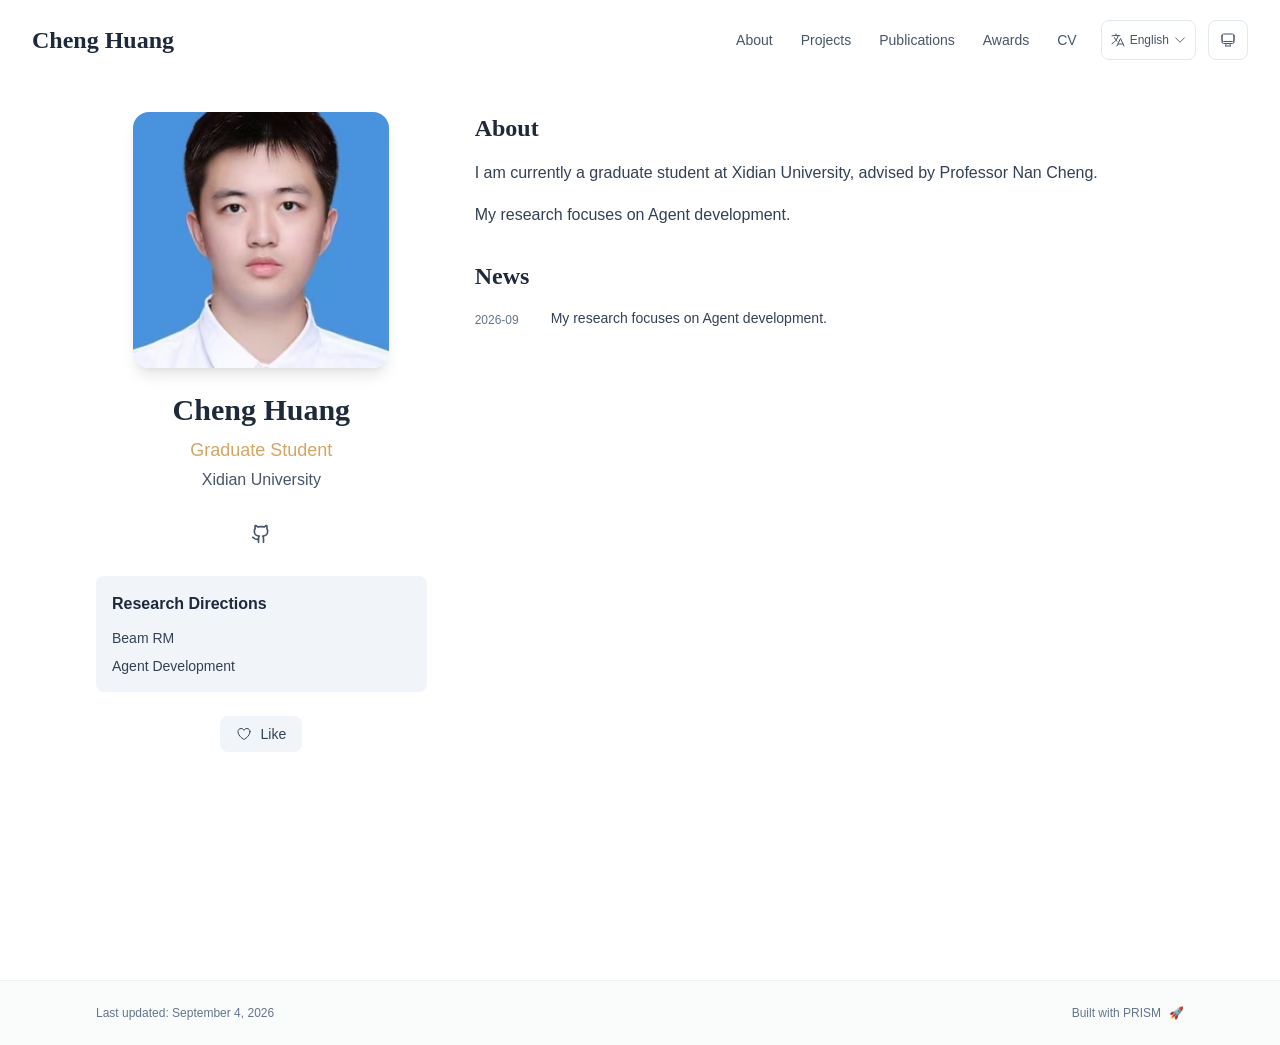
==== commit 9439c28e: "Add CV and projects pages" ====
--- a/index.html
+++ b/index.html
@@ -59,5 +59,5 @@
       root.lang = 'zh';
       root.setAttribute('data-locale', 'zh');
     }
-  </script><title>Cheng Huang</title><meta name="description" content="Graduate student at Xidian University."/><meta name="author" content="Cheng Huang"/><meta name="keywords" content="Cheng Huang,PhD,Research,Xidian University"/><meta name="creator" content="Cheng Huang"/><meta name="publisher" content="Cheng Huang"/><meta property="og:title" content="Cheng Huang"/><meta property="og:description" content="Graduate student at Xidian University."/><meta property="og:site_name" content="Cheng Huang&#x27;s Academic Website"/><meta property="og:locale" content="zh_CN"/><meta property="og:type" content="website"/><meta name="twitter:card" content="summary"/><meta name="twitter:title" content="Cheng Huang"/><meta name="twitter:description" content="Graduate student at Xidian University."/><link rel="icon" href="/favicon.svg"/><script>document.querySelectorAll('body link[rel="icon"], body link[rel="apple-touch-icon"]').forEach(el => document.head.appendChild(el))</script><script src="/_next/static/chunks/polyfills-42372ed130431b0a.js" noModule=""></script></head><body class="font-sans antialiased"><div style="visibility:hidden"><nav class="fixed top-0 left-0 right-0 z-50" data-headlessui-state=""><div class="transition-all duration-300 ease-out bg-transparent" style="transform:translateY(-100px)"><div class="max-w-7xl mx-auto px-4 sm:px-6 lg:px-8"><div class="flex justify-between items-center h-16 lg:h-20"><div class="flex-shrink-0" tabindex="0"><a class="text-xl lg:text-2xl font-serif font-semibold text-primary hover:text-accent transition-colors duration-200" href="/">Cheng Huang</a></div><div class="hidden lg:block"><div class="ml-10 flex items-center space-x-3"><div class="relative flex items-baseline space-x-1"><a data-nav-href="/" class="relative px-3 py-2 text-sm font-medium rounded-lg transition-colors duration-150 text-primary" href="/">About</a><a data-nav-href="/publications" class="relative px-3 py-2 text-sm font-medium rounded-lg transition-colors duration-150 text-neutral-600" href="/publications/">Publications</a><a data-nav-href="/awards" class="relative px-3 py-2 text-sm font-medium rounded-lg transition-colors duration-150 text-neutral-600" href="/awards/">Awards</a></div><div class="flex items-center justify-center w-14 h-10 rounded-lg border border-neutral-200 dark:border-[rgba(148,163,184,0.24)] bg-background dark:bg-neutral-800"><div class="w-6 h-4 rounded bg-neutral-300 animate-pulse"></div></div><div class="flex items-center justify-center w-10 h-10 rounded-lg border border-neutral-200 dark:border-[rgba(148,163,184,0.24)] bg-background dark:bg-neutral-800"><div class="w-4 h-4 rounded-full bg-neutral-300 animate-pulse"></div></div></div></div><div class="lg:hidden flex items-center space-x-2"><div class="flex items-center justify-center w-14 h-10 rounded-lg border border-neutral-200 dark:border-[rgba(148,163,184,0.24)] bg-background dark:bg-neutral-800"><div class="w-6 h-4 rounded bg-neutral-300 animate-pulse"></div></div><div class="flex items-center justify-center w-10 h-10 rounded-lg border border-neutral-200 dark:border-[rgba(148,163,184,0.24)] bg-background dark:bg-neutral-800"><div class="w-4 h-4 rounded-full bg-neutral-300 animate-pulse"></div></div><button class="inline-flex items-center justify-center p-2 rounded-md text-neutral-600 hover:text-primary hover:bg-neutral-100 dark:hover:bg-neutral-800 focus:outline-none focus:ring-2 focus:ring-inset focus:ring-accent transition-colors duration-200" id="headlessui-disclosure-button-«R7pdb»" type="button" aria-expanded="false" data-headlessui-state=""><span class="sr-only">Open main menu</span><div><svg xmlns="http://www.w3.org/2000/svg" fill="none" viewBox="0 0 24 24" stroke-width="1.5" stroke="currentColor" aria-hidden="true" data-slot="icon" class="block h-6 w-6"><path stroke-linecap="round" stroke-linejoin="round" d="M3.75 6.75h16.5M3.75 12h16.5m-16.5 5.25h16.5"></path></svg></div></button></div></div></div></div></nav><main class="min-h-screen pt-16 lg:pt-20"><div class="max-w-6xl mx-auto px-4 sm:px-6 lg:px-8 py-8 bg-background min-h-screen"><div class="grid grid-cols-1 lg:grid-cols-3 gap-12"><div class="lg:col-span-1"><div class="sticky top-8" style="opacity:0;transform:translateY(20px)"><div class="w-64 h-64 mx-auto mb-6 rounded-2xl overflow-hidden shadow-lg hover:shadow-xl transition-all duration-200 hover:scale-105"><img alt="Cheng Huang" width="256" height="256" decoding="async" data-nimg="1" class="w-full h-full object-cover object-[32%_center]" style="color:transparent" src="/bio.jpg"/></div><div class="text-center mb-6"><h1 class="text-3xl font-serif font-bold text-primary mb-2">Cheng Huang</h1><p class="text-lg text-accent font-medium mb-1">Graduate Student</p><p class="text-neutral-600 mb-2">Xidian University</p></div><div class="flex flex-wrap justify-center gap-3 sm:gap-4 mb-6 relative px-2"><a href="https://github.com/knee521" target="_blank" rel="noopener noreferrer" class="p-2 sm:p-2 text-neutral-600 dark:text-neutral-400 hover:text-accent transition-colors duration-200" aria-label="GitHub"><svg xmlns="http://www.w3.org/2000/svg" width="24" height="24" viewBox="0 0 24 24" fill="none" stroke="currentColor" stroke-width="2" stroke-linecap="round" stroke-linejoin="round" class="lucide lucide-github h-5 w-5" aria-hidden="true"><path d="M15 22v-4a4.8 4.8 0 0 0-1-3.5c3 0 6-2 6-5.5.08-1.25-.27-2.48-1-3.5.28-1.15.28-2.35 0-3.5 0 0-1 0-3 1.5-2.64-.5-5.36-.5-8 0C6 2 5 2 5 2c-.3 1.15-.3 2.35 0 3.5A5.403 5.403 0 0 0 4 9c0 3.5 3 5.5 6 5.5-.39.49-.68 1.05-.85 1.65-.17.6-.22 1.23-.15 1.85v4"></path><path d="M9 18c-4.51 2-5-2-7-2"></path></svg></a></div><div class="bg-neutral-100 dark:bg-neutral-800 rounded-lg p-4 mb-6 hover:shadow-lg transition-all duration-200 hover:scale-[1.02]"><h3 class="font-semibold text-primary mb-3">Research Directions</h3><div class="space-y-2 text-sm text-neutral-700 dark:text-neutral-500"><div>Beam RM</div><div>Agent Development</div></div></div><div class="flex justify-center"><div class="relative"><button class="flex items-center space-x-2 px-4 py-2 rounded-lg font-medium text-sm transition-all duration-200 bg-neutral-100 dark:bg-neutral-800 text-neutral-700 dark:text-neutral-500 hover:bg-red-50 dark:hover:bg-red-900/20 hover:text-red-600 dark:hover:text-red-400 cursor-pointer" tabindex="0"><svg xmlns="http://www.w3.org/2000/svg" fill="none" viewBox="0 0 24 24" stroke-width="1.5" stroke="currentColor" aria-hidden="true" data-slot="icon" class="h-4 w-4"><path stroke-linecap="round" stroke-linejoin="round" d="M21 8.25c0-2.485-2.099-4.5-4.688-4.5-1.935 0-3.597 1.126-4.312 2.733-.715-1.607-2.377-2.733-4.313-2.733C5.1 3.75 3 5.765 3 8.25c0 7.22 9 12 9 12s9-4.78 9-12Z"></path></svg><span>Like</span></button></div></div></div></div><div class="lg:col-span-2 space-y-8"><section id="about" class="scroll-mt-24 space-y-8"><section style="opacity:0;transform:translateY(20px)"><h2 class="text-2xl font-serif font-bold text-primary mb-4">About</h2><div class="text-neutral-700 dark:text-neutral-600 leading-relaxed"><p class="mb-4 last:mb-0">I am currently a graduate student at Xidian University, advised by Professor Nan Cheng.</p>
-<p class="mb-4 last:mb-0">My research focuses on Agent development.</p></div></section><section style="opacity:0;transform:translateY(20px)"><h2 class="text-2xl font-serif font-bold text-primary mb-4">News</h2><div class="space-y-3"><div class="flex items-start space-x-3"><span class="text-xs text-neutral-500 mt-1 w-16 flex-shrink-0">2026-09</span><p class="text-sm text-neutral-700">My research focuses on Agent development.</p></div></div></section></section></div></div></div><!--$--><!--/$--><!--$--><!--/$--></main><footer class="border-t border-neutral-200/50 bg-neutral-50/50 dark:bg-neutral-900/50 dark:border-neutral-700/50"><div class="max-w-6xl mx-auto px-4 sm:px-6 lg:px-8 py-6"><div class="flex flex-col sm:flex-row justify-between items-center gap-2"><p class="text-xs text-neutral-500">Last updated<!-- -->: <!-- -->September 4, 2026</p><p class="text-xs text-neutral-500 flex items-center"><a href="https://github.com/xyjoey/PRISM" target="_blank" rel="noopener noreferrer">Built with PRISM</a><span class="ml-2">🚀</span></p></div></div></footer></div><script src="/_next/static/chunks/webpack-af78f5c2c11af041.js" async=""></script><script>(self.__next_f=self.__next_f||[]).push([0])</script><script>self.__next_f.push([1,"1:\"$Sreact.fragment\"\n3:I[3719,[\"461\",\"static/chunks/461-a9a5d7b05a71d978.js\",\"874\",\"static/chunks/874-6cc630662f3664af.js\",\"291\",\"static/chunks/291-e39730cc9327e39b.js\",\"177\",\"static/chunks/app/layout-6658cb79bccc46fa.js\"],\"ThemeProvider\"]\n4:I[310,[\"461\",\"static/chunks/461-a9a5d7b05a71d978.js\",\"874\",\"static/chunks/874-6cc630662f3664af.js\",\"291\",\"static/chunks/291-e39730cc9327e39b.js\",\"177\",\"static/chunks/app/layout-6658cb79bccc46fa.js\"],\"LocaleProvider\"]\n5:I[4574,[\"461\",\"static/chunks/461-a9a5d7b05a71d978.js\",\"874\",\"static/chunks/874-6cc630662f3664af.js\",\"291\",\"static/chunks/291-e39730cc9327e39b.js\",\"177\",\"static/chunks/app/layout-6658cb79bccc46fa.js\"],\"default\"]\n6:I[7555,[],\"\"]\n7:I[1295,[],\"\"]\n8:I[2548,[\"461\",\"static/chunks/461-a9a5d7b05a71d978.js\",\"874\",\"static/chunks/874-6cc630662f3664af.js\",\"291\",\"static/chunks/291-e39730cc9327e39b.js\",\"177\",\"static/chunks/app/layout-6658cb79bccc46fa.js\"],\"default\"]\n9:I[6613,[\"461\",\"static/chunks/461-a9a5d7b05a71d978.js\",\"178\",\"static/chunks/178-595a94b9af1e67b5.js\",\"874\",\"static/chunks/874-6cc630662f3664af.js\",\"748\",\"static/chunks/748-c0dfb4ae26e2094e.js\",\"974\",\"static/chunks/app/page-c386f2259cdfac49.js\"],\"default\"]\na:I[9665,[],\"MetadataBoundary\"]\nc:I[9665,[],\"OutletBoundary\"]\nf:I[4911,[],\"AsyncMetadataOutlet\"]\n11:I[9665,[],\"ViewportBoundary\"]\n13:I[6614,[],\"\"]\n:HL[\"/_next/static/css/220751dcb2cdf23d.css\",\"style\"]\n2:T5d7,\n    try {\n      const cfg = {\"enabled\":true,\"locales\":[\"zh\",\"en\"],\"defaultLocale\":\"zh\",\"mode\":\"auto\",\"fixedLocale\":\"zh\",\"persist\":true,\"switcher\":true,\"labels\":{\"zh\":\"中文\",\"en\":\"English\"}};\n      const storageKey = 'locale-storage';\n      const normalize = (value) =\u003e typeof value === 'string' ? value.trim().replace('_', '-').toLowerCase() : '';\n      const matchLocale = (candidate) =\u003e {\n        const normalized = normalize(candidate);\n        if (!normalized) return null;\n        if (cfg.locales.includes(normalized)) return normalized;\n        const language = normalized.split('-')[0];\n        if (cfg.locales.includes(language)) return language;\n        "])</script><script>self.__next_f.push([1,"return null;\n      };\n\n      let resolved = null;\n\n      if (!cfg.enabled) {\n        resolved = cfg.defaultLocale;\n      } else if (cfg.persist) {\n        resolved = matchLocale(localStorage.getItem(storageKey));\n      }\n\n      if (!resolved) {\n        if (cfg.mode === 'fixed') {\n          resolved = cfg.fixedLocale;\n        } else {\n          resolved = matchLocale(navigator.language);\n        }\n      }\n\n      if (!resolved) {\n        resolved = cfg.defaultLocale;\n      }\n\n      const root = document.documentElement;\n      root.lang = resolved;\n      root.setAttribute('data-locale', resolved);\n\n      if (cfg.persist) {\n        localStorage.setItem(storageKey, resolved);\n      }\n    } catch (e) {\n      const root = document.documentElement;\n      root.lang = 'zh';\n      root.setAttribute('data-locale', 'zh');\n    }\n  "])</script><script>self.__next_f.push([1,"0:{\"P\":null,\"b\":\"f0HqjtVRJYoyU3g9Oxq9f\",\"p\":\"\",\"c\":[\"\",\"\"],\"i\":false,\"f\":[[[\"\",{\"children\":[\"__PAGE__\",{}]},\"$undefined\",\"$undefined\",true],[\"\",[\"$\",\"$1\",\"c\",{\"children\":[[[\"$\",\"link\",\"0\",{\"rel\":\"stylesheet\",\"href\":\"/_next/static/css/220751dcb2cdf23d.css\",\"precedence\":\"next\",\"crossOrigin\":\"$undefined\",\"nonce\":\"$undefined\"}]],[\"$\",\"html\",null,{\"lang\":\"zh\",\"className\":\"scroll-smooth\",\"suppressHydrationWarning\":true,\"children\":[[\"$\",\"head\",null,{\"children\":[[\"$\",\"link\",null,{\"rel\":\"icon\",\"href\":\"/favicon.svg\",\"type\":\"image/svg+xml\"}],[\"$\",\"link\",null,{\"rel\":\"dns-prefetch\",\"href\":\"https://jialeliu.com\"}],[\"$\",\"link\",null,{\"rel\":\"preconnect\",\"href\":\"https://jialeliu.com\",\"crossOrigin\":\"\"}],[\"$\",\"link\",null,{\"rel\":\"preload\",\"as\":\"font\",\"type\":\"font/woff2\",\"href\":\"https://jialeliu.com/fonts/georgiab.woff2\",\"crossOrigin\":\"\"}],[\"$\",\"script\",null,{\"dangerouslySetInnerHTML\":{\"__html\":\"\\n              try {\\n                const theme = localStorage.getItem('theme-storage');\\n                const parsed = theme ? JSON.parse(theme) : null;\\n                const setting = parsed?.state?.theme || 'system';\\n                const prefersDark = typeof window !== 'undefined' \u0026\u0026 window.matchMedia \u0026\u0026 window.matchMedia('(prefers-color-scheme: dark)').matches;\\n                const effective = setting === 'dark' ? 'dark' : (setting === 'light' ? 'light' : (prefersDark ? 'dark' : 'light'));\\n                var root = document.documentElement;\\n                root.classList.add(effective);\\n                root.setAttribute('data-theme', effective);\\n              } catch (e) {\\n                var root = document.documentElement;\\n                root.classList.add('light');\\n                root.setAttribute('data-theme', 'light');\\n              }\\n            \"}}],[\"$\",\"script\",null,{\"dangerouslySetInnerHTML\":{\"__html\":\"$2\"}}]]}],[\"$\",\"body\",null,{\"className\":\"font-sans antialiased\",\"children\":[\"$\",\"$L3\",null,{\"children\":[\"$\",\"$L4\",null,{\"config\":{\"enabled\":true,\"locales\":[\"zh\",\"en\"],\"defaultLocale\":\"zh\",\"mode\":\"auto\",\"fixedLocale\":\"zh\",\"persist\":true,\"switcher\":true,\"labels\":{\"zh\":\"中文\",\"en\":\"English\"}},\"children\":[[\"$\",\"$L5\",null,{\"items\":[{\"title\":\"About\",\"type\":\"page\",\"target\":\"about\",\"href\":\"/\"},{\"title\":\"Publications\",\"type\":\"page\",\"target\":\"publications\",\"href\":\"/publications\"},{\"title\":\"Awards\",\"type\":\"page\",\"target\":\"awards\",\"href\":\"/awards\"}],\"siteTitle\":\"Cheng Huang\",\"enableOnePageMode\":false,\"i18n\":\"$0:f:0:1:1:props:children:1:props:children:1:props:children:props:children:props:config\",\"itemsByLocale\":{\"zh\":[{\"title\":\"关于我\",\"type\":\"page\",\"target\":\"about\",\"href\":\"/\"},{\"title\":\"论文\",\"type\":\"page\",\"target\":\"publications\",\"href\":\"/publications\"},{\"title\":\"奖项\",\"type\":\"page\",\"target\":\"awards\",\"href\":\"/awards\"}],\"en\":[{\"title\":\"About\",\"type\":\"page\",\"target\":\"about\",\"href\":\"/\"},{\"title\":\"Publications\",\"type\":\"page\",\"target\":\"publications\",\"href\":\"/publications\"},{\"title\":\"Awards\",\"type\":\"page\",\"target\":\"awards\",\"href\":\"/awards\"}]},\"siteTitleByLocale\":{\"zh\":\"黄成\",\"en\":\"Cheng Huang\"}}],[\"$\",\"main\",null,{\"className\":\"min-h-screen pt-16 lg:pt-20\",\"children\":[\"$\",\"$L6\",null,{\"parallelRouterKey\":\"children\",\"error\":\"$undefined\",\"errorStyles\":\"$undefined\",\"errorScripts\":\"$undefined\",\"template\":[\"$\",\"$L7\",null,{}],\"templateStyles\":\"$undefined\",\"templateScripts\":\"$undefined\",\"notFound\":[[[\"$\",\"title\",null,{\"children\":\"404: This page could not be found.\"}],[\"$\",\"div\",null,{\"style\":{\"fontFamily\":\"system-ui,\\\"Segoe UI\\\",Roboto,Helvetica,Arial,sans-serif,\\\"Apple Color Emoji\\\",\\\"Segoe UI Emoji\\\"\",\"height\":\"100vh\",\"textAlign\":\"center\",\"display\":\"flex\",\"flexDirection\":\"column\",\"alignItems\":\"center\",\"justifyContent\":\"center\"},\"children\":[\"$\",\"div\",null,{\"children\":[[\"$\",\"style\",null,{\"dangerouslySetInnerHTML\":{\"__html\":\"body{color:#000;background:#fff;margin:0}.next-error-h1{border-right:1px solid rgba(0,0,0,.3)}@media (prefers-color-scheme:dark){body{color:#fff;background:#000}.next-error-h1{border-right:1px solid rgba(255,255,255,.3)}}\"}}],[\"$\",\"h1\",null,{\"className\":\"next-error-h1\",\"style\":{\"display\":\"inline-block\",\"margin\":\"0 20px 0 0\",\"padding\":\"0 23px 0 0\",\"fontSize\":24,\"fontWeight\":500,\"verticalAlign\":\"top\",\"lineHeight\":\"49px\"},\"children\":404}],[\"$\",\"div\",null,{\"style\":{\"display\":\"inline-block\"},\"children\":[\"$\",\"h2\",null,{\"style\":{\"fontSize\":14,\"fontWeight\":400,\"lineHeight\":\"49px\",\"margin\":0},\"children\":\"This page could not be found.\"}]}]]}]}]],[]],\"forbidden\":\"$undefined\",\"unauthorized\":\"$undefined\"}]}],[\"$\",\"$L8\",null,{\"lastUpdated\":\"September 4, 2026\",\"lastUpdatedByLocale\":{\"zh\":\"2026年9月4日\",\"en\":\"September 4, 2026\"},\"defaultLocale\":\"zh\"}]]}]}]}]]}]]}],{\"children\":[\"__PAGE__\",[\"$\",\"$1\",\"c\",{\"children\":[[\"$\",\"$L9\",null,{\"dataByLocale\":{\"zh\":{\"author\":{\"name\":\"黄成\",\"title\":\"研究生\",\"institution\":\"西安电子科技大学\",\"avatar\":\"/bio.jpg\"},\"social\":{\"github\":\"https://github.com/knee521\"},\"features\":{\"enable_likes\":true,\"enable_one_page_mode\":false},\"enableOnePageMode\":false,\"researchInterests\":[\"Beam RM\",\"Agent 开发\"],\"pagesToShow\":[{\"type\":\"about\",\"id\":\"about\",\"sections\":[{\"id\":\"about\",\"type\":\"markdown\",\"source\":\"bio.md\",\"title\":\"关于我\",\"content\":\"我目前是西安电子科技大学研究生，导师是承楠教授。\\n\\n我的研究方向是 Agent 开发。\\n\"},{\"id\":\"news\",\"type\":\"list\",\"title\":\"动态\",\"source\":\"news.toml\",\"items\":[{\"date\":\"2026-09\",\"content\":\"我的研究方向是 Agent 开发。\"}]}]}]},\"en\":{\"author\":{\"name\":\"Cheng Huang\",\"title\":\"Graduate Student\",\"institution\":\"Xidian University\",\"avatar\":\"/bio.jpg\"},\"social\":{\"github\":\"https://github.com/knee521\"},\"features\":{\"enable_likes\":true,\"enable_one_page_mode\":false},\"enableOnePageMode\":false,\"researchInterests\":[\"Beam RM\",\"Agent Development\"],\"pagesToShow\":[{\"type\":\"about\",\"id\":\"about\",\"sections\":[{\"id\":\"about\",\"type\":\"markdown\",\"source\":\"bio.md\",\"title\":\"About\",\"content\":\"I am currently a graduate student at Xidian University, advised by Professor Nan Cheng.\\n\\nMy research focuses on Agent development.\\n\"},{\"id\":\"news\",\"type\":\"list\",\"title\":\"News\",\"source\":\"news.toml\",\"items\":[{\"date\":\"2026-09\",\"content\":\"My research focuses on Agent development.\"}]}]}]}},\"defaultLocale\":\"zh\"}],[\"$\",\"$La\",null,{\"children\":\"$Lb\"}],null,[\"$\",\"$Lc\",null,{\"children\":[\"$Ld\",\"$Le\",[\"$\",\"$Lf\",null,{\"promise\":\"$@10\"}]]}]]}],{},null,false]},null,false],[\"$\",\"$1\",\"h\",{\"children\":[null,[\"$\",\"$1\",\"I4bdMRumpbOe0Pvw3Db6r\",{\"children\":[[\"$\",\"$L11\",null,{\"children\":\"$L12\"}],null]}],null]}],false]],\"m\":\"$undefined\",\"G\":[\"$13\",\"$undefined\"],\"s\":false,\"S\":true}\n"])</script><script>self.__next_f.push([1,"14:\"$Sreact.suspense\"\n15:I[4911,[],\"AsyncMetadata\"]\nb:[\"$\",\"$14\",null,{\"fallback\":null,\"children\":[\"$\",\"$L15\",null,{\"promise\":\"$@16\"}]}]\n"])</script><script>self.__next_f.push([1,"e:null\n"])</script><script>self.__next_f.push([1,"12:[[\"$\",\"meta\",\"0\",{\"charSet\":\"utf-8\"}],[\"$\",\"meta\",\"1\",{\"name\":\"viewport\",\"content\":\"width=device-width, initial-scale=1\"}]]\nd:null\n"])</script><script>self.__next_f.push([1,"16:{\"metadata\":[[\"$\",\"title\",\"0\",{\"children\":\"Cheng Huang\"}],[\"$\",\"meta\",\"1\",{\"name\":\"description\",\"content\":\"Graduate student at Xidian University.\"}],[\"$\",\"meta\",\"2\",{\"name\":\"author\",\"content\":\"Cheng Huang\"}],[\"$\",\"meta\",\"3\",{\"name\":\"keywords\",\"content\":\"Cheng Huang,PhD,Research,Xidian University\"}],[\"$\",\"meta\",\"4\",{\"name\":\"creator\",\"content\":\"Cheng Huang\"}],[\"$\",\"meta\",\"5\",{\"name\":\"publisher\",\"content\":\"Cheng Huang\"}],[\"$\",\"meta\",\"6\",{\"property\":\"og:title\",\"content\":\"Cheng Huang\"}],[\"$\",\"meta\",\"7\",{\"property\":\"og:description\",\"content\":\"Graduate student at Xidian University.\"}],[\"$\",\"meta\",\"8\",{\"property\":\"og:site_name\",\"content\":\"Cheng Huang's Academic Website\"}],[\"$\",\"meta\",\"9\",{\"property\":\"og:locale\",\"content\":\"zh_CN\"}],[\"$\",\"meta\",\"10\",{\"property\":\"og:type\",\"content\":\"website\"}],[\"$\",\"meta\",\"11\",{\"name\":\"twitter:card\",\"content\":\"summary\"}],[\"$\",\"meta\",\"12\",{\"name\":\"twitter:title\",\"content\":\"Cheng Huang\"}],[\"$\",\"meta\",\"13\",{\"name\":\"twitter:description\",\"content\":\"Graduate student at Xidian University.\"}],[\"$\",\"link\",\"14\",{\"rel\":\"icon\",\"href\":\"/favicon.svg\"}]],\"error\":null,\"digest\":\"$undefined\"}\n10:{\"metadata\":\"$16:metadata\",\"error\":null,\"digest\":\"$undefined\"}\n"])</script></body></html>+  </script><title>Cheng Huang</title><meta name="description" content="Graduate student at Xidian University."/><meta name="author" content="Cheng Huang"/><meta name="keywords" content="Cheng Huang,PhD,Research,Xidian University"/><meta name="creator" content="Cheng Huang"/><meta name="publisher" content="Cheng Huang"/><meta property="og:title" content="Cheng Huang"/><meta property="og:description" content="Graduate student at Xidian University."/><meta property="og:site_name" content="Cheng Huang&#x27;s Academic Website"/><meta property="og:locale" content="zh_CN"/><meta property="og:type" content="website"/><meta name="twitter:card" content="summary"/><meta name="twitter:title" content="Cheng Huang"/><meta name="twitter:description" content="Graduate student at Xidian University."/><link rel="icon" href="/favicon.svg"/><script>document.querySelectorAll('body link[rel="icon"], body link[rel="apple-touch-icon"]').forEach(el => document.head.appendChild(el))</script><script src="/_next/static/chunks/polyfills-42372ed130431b0a.js" noModule=""></script></head><body class="font-sans antialiased"><div style="visibility:hidden"><nav class="fixed top-0 left-0 right-0 z-50" data-headlessui-state=""><div class="transition-all duration-300 ease-out bg-transparent" style="transform:translateY(-100px)"><div class="max-w-7xl mx-auto px-4 sm:px-6 lg:px-8"><div class="flex justify-between items-center h-16 lg:h-20"><div class="flex-shrink-0" tabindex="0"><a class="text-xl lg:text-2xl font-serif font-semibold text-primary hover:text-accent transition-colors duration-200" href="/">Cheng Huang</a></div><div class="hidden lg:block"><div class="ml-10 flex items-center space-x-3"><div class="relative flex items-baseline space-x-1"><a data-nav-href="/" class="relative px-3 py-2 text-sm font-medium rounded-lg transition-colors duration-150 text-primary" href="/">About</a><a data-nav-href="/projects" class="relative px-3 py-2 text-sm font-medium rounded-lg transition-colors duration-150 text-neutral-600" href="/projects/">Projects</a><a data-nav-href="/publications" class="relative px-3 py-2 text-sm font-medium rounded-lg transition-colors duration-150 text-neutral-600" href="/publications/">Publications</a><a data-nav-href="/awards" class="relative px-3 py-2 text-sm font-medium rounded-lg transition-colors duration-150 text-neutral-600" href="/awards/">Awards</a><a data-nav-href="/cv" class="relative px-3 py-2 text-sm font-medium rounded-lg transition-colors duration-150 text-neutral-600" href="/cv/">CV</a></div><div class="flex items-center justify-center w-14 h-10 rounded-lg border border-neutral-200 dark:border-[rgba(148,163,184,0.24)] bg-background dark:bg-neutral-800"><div class="w-6 h-4 rounded bg-neutral-300 animate-pulse"></div></div><div class="flex items-center justify-center w-10 h-10 rounded-lg border border-neutral-200 dark:border-[rgba(148,163,184,0.24)] bg-background dark:bg-neutral-800"><div class="w-4 h-4 rounded-full bg-neutral-300 animate-pulse"></div></div></div></div><div class="lg:hidden flex items-center space-x-2"><div class="flex items-center justify-center w-14 h-10 rounded-lg border border-neutral-200 dark:border-[rgba(148,163,184,0.24)] bg-background dark:bg-neutral-800"><div class="w-6 h-4 rounded bg-neutral-300 animate-pulse"></div></div><div class="flex items-center justify-center w-10 h-10 rounded-lg border border-neutral-200 dark:border-[rgba(148,163,184,0.24)] bg-background dark:bg-neutral-800"><div class="w-4 h-4 rounded-full bg-neutral-300 animate-pulse"></div></div><button class="inline-flex items-center justify-center p-2 rounded-md text-neutral-600 hover:text-primary hover:bg-neutral-100 dark:hover:bg-neutral-800 focus:outline-none focus:ring-2 focus:ring-inset focus:ring-accent transition-colors duration-200" id="headlessui-disclosure-button-«R7pdb»" type="button" aria-expanded="false" data-headlessui-state=""><span class="sr-only">Open main menu</span><div><svg xmlns="http://www.w3.org/2000/svg" fill="none" viewBox="0 0 24 24" stroke-width="1.5" stroke="currentColor" aria-hidden="true" data-slot="icon" class="block h-6 w-6"><path stroke-linecap="round" stroke-linejoin="round" d="M3.75 6.75h16.5M3.75 12h16.5m-16.5 5.25h16.5"></path></svg></div></button></div></div></div></div></nav><main class="min-h-screen pt-16 lg:pt-20"><div class="max-w-6xl mx-auto px-4 sm:px-6 lg:px-8 py-8 bg-background min-h-screen"><div class="grid grid-cols-1 lg:grid-cols-3 gap-12"><div class="lg:col-span-1"><div class="sticky top-8" style="opacity:0;transform:translateY(20px)"><div class="w-64 h-64 mx-auto mb-6 rounded-2xl overflow-hidden shadow-lg hover:shadow-xl transition-all duration-200 hover:scale-105"><img alt="Cheng Huang" width="256" height="256" decoding="async" data-nimg="1" class="w-full h-full object-cover object-[32%_center]" style="color:transparent" src="/bio.jpg"/></div><div class="text-center mb-6"><h1 class="text-3xl font-serif font-bold text-primary mb-2">Cheng Huang</h1><p class="text-lg text-accent font-medium mb-1">Graduate Student</p><p class="text-neutral-600 mb-2">Xidian University</p></div><div class="flex flex-wrap justify-center gap-3 sm:gap-4 mb-6 relative px-2"><a href="https://github.com/knee521" target="_blank" rel="noopener noreferrer" class="p-2 sm:p-2 text-neutral-600 dark:text-neutral-400 hover:text-accent transition-colors duration-200" aria-label="GitHub"><svg xmlns="http://www.w3.org/2000/svg" width="24" height="24" viewBox="0 0 24 24" fill="none" stroke="currentColor" stroke-width="2" stroke-linecap="round" stroke-linejoin="round" class="lucide lucide-github h-5 w-5" aria-hidden="true"><path d="M15 22v-4a4.8 4.8 0 0 0-1-3.5c3 0 6-2 6-5.5.08-1.25-.27-2.48-1-3.5.28-1.15.28-2.35 0-3.5 0 0-1 0-3 1.5-2.64-.5-5.36-.5-8 0C6 2 5 2 5 2c-.3 1.15-.3 2.35 0 3.5A5.403 5.403 0 0 0 4 9c0 3.5 3 5.5 6 5.5-.39.49-.68 1.05-.85 1.65-.17.6-.22 1.23-.15 1.85v4"></path><path d="M9 18c-4.51 2-5-2-7-2"></path></svg></a></div><div class="bg-neutral-100 dark:bg-neutral-800 rounded-lg p-4 mb-6 hover:shadow-lg transition-all duration-200 hover:scale-[1.02]"><h3 class="font-semibold text-primary mb-3">Research Directions</h3><div class="space-y-2 text-sm text-neutral-700 dark:text-neutral-500"><div>Beam RM</div><div>Agent Development</div></div></div><div class="flex justify-center"><div class="relative"><button class="flex items-center space-x-2 px-4 py-2 rounded-lg font-medium text-sm transition-all duration-200 bg-neutral-100 dark:bg-neutral-800 text-neutral-700 dark:text-neutral-500 hover:bg-red-50 dark:hover:bg-red-900/20 hover:text-red-600 dark:hover:text-red-400 cursor-pointer" tabindex="0"><svg xmlns="http://www.w3.org/2000/svg" fill="none" viewBox="0 0 24 24" stroke-width="1.5" stroke="currentColor" aria-hidden="true" data-slot="icon" class="h-4 w-4"><path stroke-linecap="round" stroke-linejoin="round" d="M21 8.25c0-2.485-2.099-4.5-4.688-4.5-1.935 0-3.597 1.126-4.312 2.733-.715-1.607-2.377-2.733-4.313-2.733C5.1 3.75 3 5.765 3 8.25c0 7.22 9 12 9 12s9-4.78 9-12Z"></path></svg><span>Like</span></button></div></div></div></div><div class="lg:col-span-2 space-y-8"><section id="about" class="scroll-mt-24 space-y-8"><section style="opacity:0;transform:translateY(20px)"><h2 class="text-2xl font-serif font-bold text-primary mb-4">About</h2><div class="text-neutral-700 dark:text-neutral-600 leading-relaxed"><p class="mb-4 last:mb-0">I am currently a graduate student at Xidian University, advised by Professor Nan Cheng.</p>
+<p class="mb-4 last:mb-0">My research focuses on Agent development.</p></div></section><section style="opacity:0;transform:translateY(20px)"><h2 class="text-2xl font-serif font-bold text-primary mb-4">News</h2><div class="space-y-3"><div class="flex items-start space-x-3"><span class="text-xs text-neutral-500 mt-1 w-16 flex-shrink-0">2026-09</span><p class="text-sm text-neutral-700">My research focuses on Agent development.</p></div></div></section></section></div></div></div><!--$--><!--/$--><!--$--><!--/$--></main><footer class="border-t border-neutral-200/50 bg-neutral-50/50 dark:bg-neutral-900/50 dark:border-neutral-700/50"><div class="max-w-6xl mx-auto px-4 sm:px-6 lg:px-8 py-6"><div class="flex flex-col sm:flex-row justify-between items-center gap-2"><p class="text-xs text-neutral-500">Last updated<!-- -->: <!-- -->September 4, 2026</p><p class="text-xs text-neutral-500 flex items-center"><a href="https://github.com/xyjoey/PRISM" target="_blank" rel="noopener noreferrer">Built with PRISM</a><span class="ml-2">🚀</span></p></div></div></footer></div><script src="/_next/static/chunks/webpack-af78f5c2c11af041.js" async=""></script><script>(self.__next_f=self.__next_f||[]).push([0])</script><script>self.__next_f.push([1,"1:\"$Sreact.fragment\"\n3:I[3719,[\"461\",\"static/chunks/461-a9a5d7b05a71d978.js\",\"874\",\"static/chunks/874-6cc630662f3664af.js\",\"291\",\"static/chunks/291-e39730cc9327e39b.js\",\"177\",\"static/chunks/app/layout-6658cb79bccc46fa.js\"],\"ThemeProvider\"]\n4:I[310,[\"461\",\"static/chunks/461-a9a5d7b05a71d978.js\",\"874\",\"static/chunks/874-6cc630662f3664af.js\",\"291\",\"static/chunks/291-e39730cc9327e39b.js\",\"177\",\"static/chunks/app/layout-6658cb79bccc46fa.js\"],\"LocaleProvider\"]\n5:I[4574,[\"461\",\"static/chunks/461-a9a5d7b05a71d978.js\",\"874\",\"static/chunks/874-6cc630662f3664af.js\",\"291\",\"static/chunks/291-e39730cc9327e39b.js\",\"177\",\"static/chunks/app/layout-6658cb79bccc46fa.js\"],\"default\"]\n6:I[7555,[],\"\"]\n7:I[1295,[],\"\"]\n8:I[2548,[\"461\",\"static/chunks/461-a9a5d7b05a71d978.js\",\"874\",\"static/chunks/874-6cc630662f3664af.js\",\"291\",\"static/chunks/291-e39730cc9327e39b.js\",\"177\",\"static/chunks/app/layout-6658cb79bccc46fa.js\"],\"default\"]\n9:I[6613,[\"461\",\"static/chunks/461-a9a5d7b05a71d978.js\",\"178\",\"static/chunks/178-595a94b9af1e67b5.js\",\"874\",\"static/chunks/874-6cc630662f3664af.js\",\"748\",\"static/chunks/748-c0dfb4ae26e2094e.js\",\"974\",\"static/chunks/app/page-c386f2259cdfac49.js\"],\"default\"]\na:I[9665,[],\"MetadataBoundary\"]\nc:I[9665,[],\"OutletBoundary\"]\nf:I[4911,[],\"AsyncMetadataOutlet\"]\n11:I[9665,[],\"ViewportBoundary\"]\n13:I[6614,[],\"\"]\n:HL[\"/_next/static/css/220751dcb2cdf23d.css\",\"style\"]\n2:T5d7,\n    try {\n      const cfg = {\"enabled\":true,\"locales\":[\"zh\",\"en\"],\"defaultLocale\":\"zh\",\"mode\":\"auto\",\"fixedLocale\":\"zh\",\"persist\":true,\"switcher\":true,\"labels\":{\"zh\":\"中文\",\"en\":\"English\"}};\n      const storageKey = 'locale-storage';\n      const normalize = (value) =\u003e typeof value === 'string' ? value.trim().replace('_', '-').toLowerCase() : '';\n      const matchLocale = (candidate) =\u003e {\n        const normalized = normalize(candidate);\n        if (!normalized) return null;\n        if (cfg.locales.includes(normalized)) return normalized;\n        const language = normalized.split('-')[0];\n        if (cfg.locales.includes(language)) return language;\n        "])</script><script>self.__next_f.push([1,"return null;\n      };\n\n      let resolved = null;\n\n      if (!cfg.enabled) {\n        resolved = cfg.defaultLocale;\n      } else if (cfg.persist) {\n        resolved = matchLocale(localStorage.getItem(storageKey));\n      }\n\n      if (!resolved) {\n        if (cfg.mode === 'fixed') {\n          resolved = cfg.fixedLocale;\n        } else {\n          resolved = matchLocale(navigator.language);\n        }\n      }\n\n      if (!resolved) {\n        resolved = cfg.defaultLocale;\n      }\n\n      const root = document.documentElement;\n      root.lang = resolved;\n      root.setAttribute('data-locale', resolved);\n\n      if (cfg.persist) {\n        localStorage.setItem(storageKey, resolved);\n      }\n    } catch (e) {\n      const root = document.documentElement;\n      root.lang = 'zh';\n      root.setAttribute('data-locale', 'zh');\n    }\n  "])</script><script>self.__next_f.push([1,"0:{\"P\":null,\"b\":\"ySHhPAKtzfGM609WKs-Rj\",\"p\":\"\",\"c\":[\"\",\"\"],\"i\":false,\"f\":[[[\"\",{\"children\":[\"__PAGE__\",{}]},\"$undefined\",\"$undefined\",true],[\"\",[\"$\",\"$1\",\"c\",{\"children\":[[[\"$\",\"link\",\"0\",{\"rel\":\"stylesheet\",\"href\":\"/_next/static/css/220751dcb2cdf23d.css\",\"precedence\":\"next\",\"crossOrigin\":\"$undefined\",\"nonce\":\"$undefined\"}]],[\"$\",\"html\",null,{\"lang\":\"zh\",\"className\":\"scroll-smooth\",\"suppressHydrationWarning\":true,\"children\":[[\"$\",\"head\",null,{\"children\":[[\"$\",\"link\",null,{\"rel\":\"icon\",\"href\":\"/favicon.svg\",\"type\":\"image/svg+xml\"}],[\"$\",\"link\",null,{\"rel\":\"dns-prefetch\",\"href\":\"https://jialeliu.com\"}],[\"$\",\"link\",null,{\"rel\":\"preconnect\",\"href\":\"https://jialeliu.com\",\"crossOrigin\":\"\"}],[\"$\",\"link\",null,{\"rel\":\"preload\",\"as\":\"font\",\"type\":\"font/woff2\",\"href\":\"https://jialeliu.com/fonts/georgiab.woff2\",\"crossOrigin\":\"\"}],[\"$\",\"script\",null,{\"dangerouslySetInnerHTML\":{\"__html\":\"\\n              try {\\n                const theme = localStorage.getItem('theme-storage');\\n                const parsed = theme ? JSON.parse(theme) : null;\\n                const setting = parsed?.state?.theme || 'system';\\n                const prefersDark = typeof window !== 'undefined' \u0026\u0026 window.matchMedia \u0026\u0026 window.matchMedia('(prefers-color-scheme: dark)').matches;\\n                const effective = setting === 'dark' ? 'dark' : (setting === 'light' ? 'light' : (prefersDark ? 'dark' : 'light'));\\n                var root = document.documentElement;\\n                root.classList.add(effective);\\n                root.setAttribute('data-theme', effective);\\n              } catch (e) {\\n                var root = document.documentElement;\\n                root.classList.add('light');\\n                root.setAttribute('data-theme', 'light');\\n              }\\n            \"}}],[\"$\",\"script\",null,{\"dangerouslySetInnerHTML\":{\"__html\":\"$2\"}}]]}],[\"$\",\"body\",null,{\"className\":\"font-sans antialiased\",\"children\":[\"$\",\"$L3\",null,{\"children\":[\"$\",\"$L4\",null,{\"config\":{\"enabled\":true,\"locales\":[\"zh\",\"en\"],\"defaultLocale\":\"zh\",\"mode\":\"auto\",\"fixedLocale\":\"zh\",\"persist\":true,\"switcher\":true,\"labels\":{\"zh\":\"中文\",\"en\":\"English\"}},\"children\":[[\"$\",\"$L5\",null,{\"items\":[{\"title\":\"About\",\"type\":\"page\",\"target\":\"about\",\"href\":\"/\"},{\"title\":\"Projects\",\"type\":\"page\",\"target\":\"projects\",\"href\":\"/projects\"},{\"title\":\"Publications\",\"type\":\"page\",\"target\":\"publications\",\"href\":\"/publications\"},{\"title\":\"Awards\",\"type\":\"page\",\"target\":\"awards\",\"href\":\"/awards\"},{\"title\":\"CV\",\"type\":\"page\",\"target\":\"cv\",\"href\":\"/cv\"}],\"siteTitle\":\"Cheng Huang\",\"enableOnePageMode\":false,\"i18n\":\"$0:f:0:1:1:props:children:1:props:children:1:props:children:props:children:props:config\",\"itemsByLocale\":{\"zh\":[{\"title\":\"关于我\",\"type\":\"page\",\"target\":\"about\",\"href\":\"/\"},{\"title\":\"项目\",\"type\":\"page\",\"target\":\"projects\",\"href\":\"/projects\"},{\"title\":\"论文\",\"type\":\"page\",\"target\":\"publications\",\"href\":\"/publications\"},{\"title\":\"奖项\",\"type\":\"page\",\"target\":\"awards\",\"href\":\"/awards\"},{\"title\":\"简历\",\"type\":\"page\",\"target\":\"cv\",\"href\":\"/cv\"}],\"en\":[{\"title\":\"About\",\"type\":\"page\",\"target\":\"about\",\"href\":\"/\"},{\"title\":\"Projects\",\"type\":\"page\",\"target\":\"projects\",\"href\":\"/projects\"},{\"title\":\"Publications\",\"type\":\"page\",\"target\":\"publications\",\"href\":\"/publications\"},{\"title\":\"Awards\",\"type\":\"page\",\"target\":\"awards\",\"href\":\"/awards\"},{\"title\":\"CV\",\"type\":\"page\",\"target\":\"cv\",\"href\":\"/cv\"}]},\"siteTitleByLocale\":{\"zh\":\"黄成\",\"en\":\"Cheng Huang\"}}],[\"$\",\"main\",null,{\"className\":\"min-h-screen pt-16 lg:pt-20\",\"children\":[\"$\",\"$L6\",null,{\"parallelRouterKey\":\"children\",\"error\":\"$undefined\",\"errorStyles\":\"$undefined\",\"errorScripts\":\"$undefined\",\"template\":[\"$\",\"$L7\",null,{}],\"templateStyles\":\"$undefined\",\"templateScripts\":\"$undefined\",\"notFound\":[[[\"$\",\"title\",null,{\"children\":\"404: This page could not be found.\"}],[\"$\",\"div\",null,{\"style\":{\"fontFamily\":\"system-ui,\\\"Segoe UI\\\",Roboto,Helvetica,Arial,sans-serif,\\\"Apple Color Emoji\\\",\\\"Segoe UI Emoji\\\"\",\"height\":\"100vh\",\"textAlign\":\"center\",\"display\":\"flex\",\"flexDirection\":\"column\",\"alignItems\":\"center\",\"justifyContent\":\"center\"},\"children\":[\"$\",\"div\",null,{\"children\":[[\"$\",\"style\",null,{\"dangerouslySetInnerHTML\":{\"__html\":\"body{color:#000;background:#fff;margin:0}.next-error-h1{border-right:1px solid rgba(0,0,0,.3)}@media (prefers-color-scheme:dark){body{color:#fff;background:#000}.next-error-h1{border-right:1px solid rgba(255,255,255,.3)}}\"}}],[\"$\",\"h1\",null,{\"className\":\"next-error-h1\",\"style\":{\"display\":\"inline-block\",\"margin\":\"0 20px 0 0\",\"padding\":\"0 23px 0 0\",\"fontSize\":24,\"fontWeight\":500,\"verticalAlign\":\"top\",\"lineHeight\":\"49px\"},\"children\":404}],[\"$\",\"div\",null,{\"style\":{\"display\":\"inline-block\"},\"children\":[\"$\",\"h2\",null,{\"style\":{\"fontSize\":14,\"fontWeight\":400,\"lineHeight\":\"49px\",\"margin\":0},\"children\":\"This page could not be found.\"}]}]]}]}]],[]],\"forbidden\":\"$undefined\",\"unauthorized\":\"$undefined\"}]}],[\"$\",\"$L8\",null,{\"lastUpdated\":\"September 4, 2026\",\"lastUpdatedByLocale\":{\"zh\":\"2026年9月4日\",\"en\":\"September 4, 2026\"},\"defaultLocale\":\"zh\"}]]}]}]}]]}]]}],{\"children\":[\"__PAGE__\",[\"$\",\"$1\",\"c\",{\"children\":[[\"$\",\"$L9\",null,{\"dataByLocale\":{\"zh\":{\"author\":{\"name\":\"黄成\",\"title\":\"研究生\",\"institution\":\"西安电子科技大学\",\"avatar\":\"/bio.jpg\"},\"social\":{\"github\":\"https://github.com/knee521\"},\"features\":{\"enable_likes\":true,\"enable_one_page_mode\":false},\"enableOnePageMode\":false,\"researchInterests\":[\"Beam RM\",\"Agent 开发\"],\"pagesToShow\":[{\"type\":\"about\",\"id\":\"about\",\"sections\":[{\"id\":\"about\",\"type\":\"markdown\",\"source\":\"bio.md\",\"title\":\"关于我\",\"content\":\"我目前是西安电子科技大学研究生，导师是承楠教授。\\n\\n我的研究方向是 Agent 开发。\\n\"},{\"id\":\"news\",\"type\":\"list\",\"title\":\"动态\",\"source\":\"news.toml\",\"items\":[{\"date\":\"2026-09\",\"content\":\"我的研究方向是 Agent 开发。\"}]}]}]},\"en\":{\"author\":{\"name\":\"Cheng Huang\",\"title\":\"Graduate Student\",\"institution\":\"Xidian University\",\"avatar\":\"/bio.jpg\"},\"social\":{\"github\":\"https://github.com/knee521\"},\"features\":{\"enable_likes\":true,\"enable_one_page_mode\":false},\"enableOnePageMode\":false,\"researchInterests\":[\"Beam RM\",\"Agent Development\"],\"pagesToShow\":[{\"type\":\"about\",\"id\":\"about\",\"sections\":[{\"id\":\"about\",\"type\":\"markdown\",\"source\":\"bio.md\",\"title\":\"About\",\"content\":\"I am currently a graduate student at Xidian University, advised by Professor Nan Cheng.\\n\\nMy research focuses on Agent development.\\n\"},{\"id\":\"news\",\"type\":\"list\",\"title\":\"News\",\"source\":\"news.toml\",\"items\":[{\"date\":\"2026-09\",\"content\":\"My research focuses on Agent development.\"}]}]}]}},\"defaultLocale\":\"zh\"}],[\"$\",\"$La\",null,{\"children\":\"$Lb\"}],null,[\"$\",\"$Lc\",null,{\"children\":[\"$Ld\",\"$Le\",[\"$\",\"$Lf\",null,{\"promise\":\"$@10\"}]]}]]}],{},null,false]},null,false],[\"$\",\"$1\",\"h\",{\"children\":[null,[\"$\",\"$1\",\"U3oVh7HcY-eHnnM0gnUy8\",{\"children\":[[\"$\",\"$L11\",null,{\"children\":\"$L12\"}],null]}],null]}],false]],\"m\":\"$undefined\",\"G\":[\"$13\",\"$undefined\"],\"s\":false,\"S\":true}\n"])</script><script>self.__next_f.push([1,"14:\"$Sreact.suspense\"\n15:I[4911,[],\"AsyncMetadata\"]\nb:[\"$\",\"$14\",null,{\"fallback\":null,\"children\":[\"$\",\"$L15\",null,{\"promise\":\"$@16\"}]}]\n"])</script><script>self.__next_f.push([1,"e:null\n"])</script><script>self.__next_f.push([1,"12:[[\"$\",\"meta\",\"0\",{\"charSet\":\"utf-8\"}],[\"$\",\"meta\",\"1\",{\"name\":\"viewport\",\"content\":\"width=device-width, initial-scale=1\"}]]\nd:null\n"])</script><script>self.__next_f.push([1,"16:{\"metadata\":[[\"$\",\"title\",\"0\",{\"children\":\"Cheng Huang\"}],[\"$\",\"meta\",\"1\",{\"name\":\"description\",\"content\":\"Graduate student at Xidian University.\"}],[\"$\",\"meta\",\"2\",{\"name\":\"author\",\"content\":\"Cheng Huang\"}],[\"$\",\"meta\",\"3\",{\"name\":\"keywords\",\"content\":\"Cheng Huang,PhD,Research,Xidian University\"}],[\"$\",\"meta\",\"4\",{\"name\":\"creator\",\"content\":\"Cheng Huang\"}],[\"$\",\"meta\",\"5\",{\"name\":\"publisher\",\"content\":\"Cheng Huang\"}],[\"$\",\"meta\",\"6\",{\"property\":\"og:title\",\"content\":\"Cheng Huang\"}],[\"$\",\"meta\",\"7\",{\"property\":\"og:description\",\"content\":\"Graduate student at Xidian University.\"}],[\"$\",\"meta\",\"8\",{\"property\":\"og:site_name\",\"content\":\"Cheng Huang's Academic Website\"}],[\"$\",\"meta\",\"9\",{\"property\":\"og:locale\",\"content\":\"zh_CN\"}],[\"$\",\"meta\",\"10\",{\"property\":\"og:type\",\"content\":\"website\"}],[\"$\",\"meta\",\"11\",{\"name\":\"twitter:card\",\"content\":\"summary\"}],[\"$\",\"meta\",\"12\",{\"name\":\"twitter:title\",\"content\":\"Cheng Huang\"}],[\"$\",\"meta\",\"13\",{\"name\":\"twitter:description\",\"content\":\"Graduate student at Xidian University.\"}],[\"$\",\"link\",\"14\",{\"rel\":\"icon\",\"href\":\"/favicon.svg\"}]],\"error\":null,\"digest\":\"$undefined\"}\n10:{\"metadata\":\"$16:metadata\",\"error\":null,\"digest\":\"$undefined\"}\n"])</script></body></html>
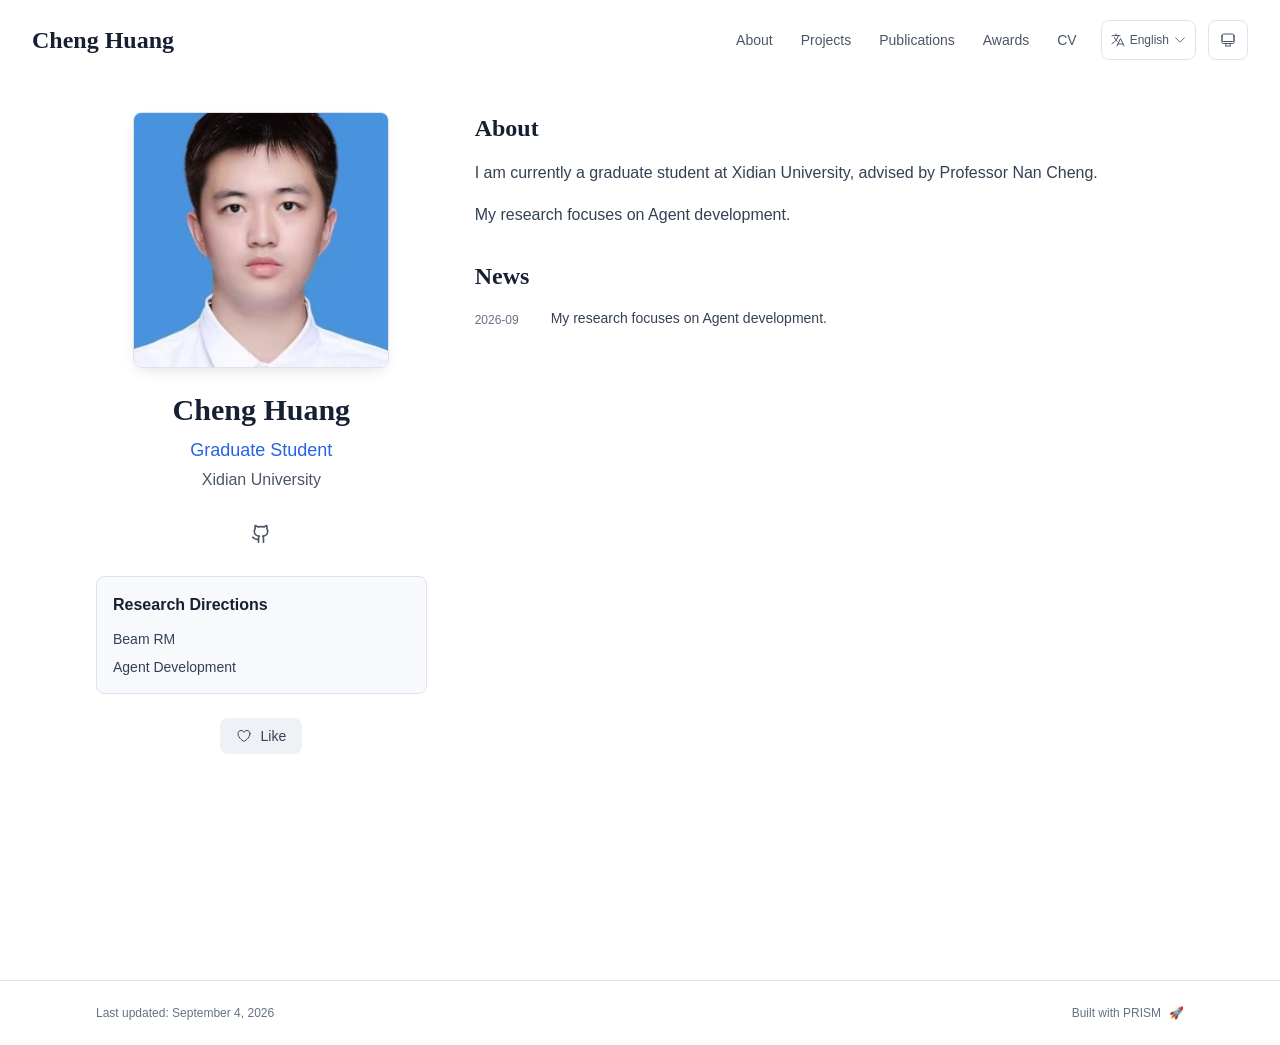
==== commit 96a42e84: "Refine homepage visual theme" ====
--- a/index.html
+++ b/index.html
@@ -1,4 +1,4 @@
-<!DOCTYPE html><html lang="zh" class="scroll-smooth"><head><meta charSet="utf-8"/><meta name="viewport" content="width=device-width, initial-scale=1"/><link rel="preload" as="image" href="/bio.jpg"/><link rel="stylesheet" href="/_next/static/css/220751dcb2cdf23d.css" data-precedence="next"/><link rel="preload" as="script" fetchPriority="low" href="/_next/static/chunks/webpack-af78f5c2c11af041.js"/><script src="/_next/static/chunks/4bd1b696-70b6d399998de86a.js" async=""></script><script src="/_next/static/chunks/684-5aaa8290a129f299.js" async=""></script><script src="/_next/static/chunks/main-app-87412dd35eee5a07.js" async=""></script><script src="/_next/static/chunks/461-a9a5d7b05a71d978.js" async=""></script><script src="/_next/static/chunks/874-6cc630662f3664af.js" async=""></script><script src="/_next/static/chunks/291-e39730cc9327e39b.js" async=""></script><script src="/_next/static/chunks/app/layout-6658cb79bccc46fa.js" async=""></script><script src="/_next/static/chunks/178-595a94b9af1e67b5.js" async=""></script><script src="/_next/static/chunks/748-c0dfb4ae26e2094e.js" async=""></script><script src="/_next/static/chunks/app/page-c386f2259cdfac49.js" async=""></script><link rel="icon" href="/favicon.svg" type="image/svg+xml"/><link rel="dns-prefetch" href="https://jialeliu.com"/><link rel="preconnect" href="https://jialeliu.com" crossorigin=""/><link rel="preload" as="font" type="font/woff2" href="https://jialeliu.com/fonts/georgiab.woff2" crossorigin=""/><script>
+<!DOCTYPE html><html lang="zh" class="scroll-smooth"><head><meta charSet="utf-8"/><meta name="viewport" content="width=device-width, initial-scale=1"/><link rel="preload" as="image" href="/bio.jpg"/><link rel="stylesheet" href="/_next/static/css/4c4811439dfecacf.css" data-precedence="next"/><link rel="preload" as="script" fetchPriority="low" href="/_next/static/chunks/webpack-af78f5c2c11af041.js"/><script src="/_next/static/chunks/4bd1b696-70b6d399998de86a.js" async=""></script><script src="/_next/static/chunks/684-5aaa8290a129f299.js" async=""></script><script src="/_next/static/chunks/main-app-87412dd35eee5a07.js" async=""></script><script src="/_next/static/chunks/461-a9a5d7b05a71d978.js" async=""></script><script src="/_next/static/chunks/874-6cc630662f3664af.js" async=""></script><script src="/_next/static/chunks/291-e39730cc9327e39b.js" async=""></script><script src="/_next/static/chunks/app/layout-c975e87fdcb6dda8.js" async=""></script><script src="/_next/static/chunks/178-595a94b9af1e67b5.js" async=""></script><script src="/_next/static/chunks/748-1e4be4d8848eb56c.js" async=""></script><script src="/_next/static/chunks/app/page-a4b8a186bb641726.js" async=""></script><link rel="icon" href="/favicon.svg" type="image/svg+xml"/><link rel="dns-prefetch" href="https://jialeliu.com"/><link rel="preconnect" href="https://jialeliu.com" crossorigin=""/><link rel="preload" as="font" type="font/woff2" href="https://jialeliu.com/fonts/georgiab.woff2" crossorigin=""/><script>
               try {
                 const theme = localStorage.getItem('theme-storage');
                 const parsed = theme ? JSON.parse(theme) : null;
@@ -59,5 +59,5 @@
       root.lang = 'zh';
       root.setAttribute('data-locale', 'zh');
     }
-  </script><title>Cheng Huang</title><meta name="description" content="Graduate student at Xidian University."/><meta name="author" content="Cheng Huang"/><meta name="keywords" content="Cheng Huang,PhD,Research,Xidian University"/><meta name="creator" content="Cheng Huang"/><meta name="publisher" content="Cheng Huang"/><meta property="og:title" content="Cheng Huang"/><meta property="og:description" content="Graduate student at Xidian University."/><meta property="og:site_name" content="Cheng Huang&#x27;s Academic Website"/><meta property="og:locale" content="zh_CN"/><meta property="og:type" content="website"/><meta name="twitter:card" content="summary"/><meta name="twitter:title" content="Cheng Huang"/><meta name="twitter:description" content="Graduate student at Xidian University."/><link rel="icon" href="/favicon.svg"/><script>document.querySelectorAll('body link[rel="icon"], body link[rel="apple-touch-icon"]').forEach(el => document.head.appendChild(el))</script><script src="/_next/static/chunks/polyfills-42372ed130431b0a.js" noModule=""></script></head><body class="font-sans antialiased"><div style="visibility:hidden"><nav class="fixed top-0 left-0 right-0 z-50" data-headlessui-state=""><div class="transition-all duration-300 ease-out bg-transparent" style="transform:translateY(-100px)"><div class="max-w-7xl mx-auto px-4 sm:px-6 lg:px-8"><div class="flex justify-between items-center h-16 lg:h-20"><div class="flex-shrink-0" tabindex="0"><a class="text-xl lg:text-2xl font-serif font-semibold text-primary hover:text-accent transition-colors duration-200" href="/">Cheng Huang</a></div><div class="hidden lg:block"><div class="ml-10 flex items-center space-x-3"><div class="relative flex items-baseline space-x-1"><a data-nav-href="/" class="relative px-3 py-2 text-sm font-medium rounded-lg transition-colors duration-150 text-primary" href="/">About</a><a data-nav-href="/projects" class="relative px-3 py-2 text-sm font-medium rounded-lg transition-colors duration-150 text-neutral-600" href="/projects/">Projects</a><a data-nav-href="/publications" class="relative px-3 py-2 text-sm font-medium rounded-lg transition-colors duration-150 text-neutral-600" href="/publications/">Publications</a><a data-nav-href="/awards" class="relative px-3 py-2 text-sm font-medium rounded-lg transition-colors duration-150 text-neutral-600" href="/awards/">Awards</a><a data-nav-href="/cv" class="relative px-3 py-2 text-sm font-medium rounded-lg transition-colors duration-150 text-neutral-600" href="/cv/">CV</a></div><div class="flex items-center justify-center w-14 h-10 rounded-lg border border-neutral-200 dark:border-[rgba(148,163,184,0.24)] bg-background dark:bg-neutral-800"><div class="w-6 h-4 rounded bg-neutral-300 animate-pulse"></div></div><div class="flex items-center justify-center w-10 h-10 rounded-lg border border-neutral-200 dark:border-[rgba(148,163,184,0.24)] bg-background dark:bg-neutral-800"><div class="w-4 h-4 rounded-full bg-neutral-300 animate-pulse"></div></div></div></div><div class="lg:hidden flex items-center space-x-2"><div class="flex items-center justify-center w-14 h-10 rounded-lg border border-neutral-200 dark:border-[rgba(148,163,184,0.24)] bg-background dark:bg-neutral-800"><div class="w-6 h-4 rounded bg-neutral-300 animate-pulse"></div></div><div class="flex items-center justify-center w-10 h-10 rounded-lg border border-neutral-200 dark:border-[rgba(148,163,184,0.24)] bg-background dark:bg-neutral-800"><div class="w-4 h-4 rounded-full bg-neutral-300 animate-pulse"></div></div><button class="inline-flex items-center justify-center p-2 rounded-md text-neutral-600 hover:text-primary hover:bg-neutral-100 dark:hover:bg-neutral-800 focus:outline-none focus:ring-2 focus:ring-inset focus:ring-accent transition-colors duration-200" id="headlessui-disclosure-button-«R7pdb»" type="button" aria-expanded="false" data-headlessui-state=""><span class="sr-only">Open main menu</span><div><svg xmlns="http://www.w3.org/2000/svg" fill="none" viewBox="0 0 24 24" stroke-width="1.5" stroke="currentColor" aria-hidden="true" data-slot="icon" class="block h-6 w-6"><path stroke-linecap="round" stroke-linejoin="round" d="M3.75 6.75h16.5M3.75 12h16.5m-16.5 5.25h16.5"></path></svg></div></button></div></div></div></div></nav><main class="min-h-screen pt-16 lg:pt-20"><div class="max-w-6xl mx-auto px-4 sm:px-6 lg:px-8 py-8 bg-background min-h-screen"><div class="grid grid-cols-1 lg:grid-cols-3 gap-12"><div class="lg:col-span-1"><div class="sticky top-8" style="opacity:0;transform:translateY(20px)"><div class="w-64 h-64 mx-auto mb-6 rounded-2xl overflow-hidden shadow-lg hover:shadow-xl transition-all duration-200 hover:scale-105"><img alt="Cheng Huang" width="256" height="256" decoding="async" data-nimg="1" class="w-full h-full object-cover object-[32%_center]" style="color:transparent" src="/bio.jpg"/></div><div class="text-center mb-6"><h1 class="text-3xl font-serif font-bold text-primary mb-2">Cheng Huang</h1><p class="text-lg text-accent font-medium mb-1">Graduate Student</p><p class="text-neutral-600 mb-2">Xidian University</p></div><div class="flex flex-wrap justify-center gap-3 sm:gap-4 mb-6 relative px-2"><a href="https://github.com/knee521" target="_blank" rel="noopener noreferrer" class="p-2 sm:p-2 text-neutral-600 dark:text-neutral-400 hover:text-accent transition-colors duration-200" aria-label="GitHub"><svg xmlns="http://www.w3.org/2000/svg" width="24" height="24" viewBox="0 0 24 24" fill="none" stroke="currentColor" stroke-width="2" stroke-linecap="round" stroke-linejoin="round" class="lucide lucide-github h-5 w-5" aria-hidden="true"><path d="M15 22v-4a4.8 4.8 0 0 0-1-3.5c3 0 6-2 6-5.5.08-1.25-.27-2.48-1-3.5.28-1.15.28-2.35 0-3.5 0 0-1 0-3 1.5-2.64-.5-5.36-.5-8 0C6 2 5 2 5 2c-.3 1.15-.3 2.35 0 3.5A5.403 5.403 0 0 0 4 9c0 3.5 3 5.5 6 5.5-.39.49-.68 1.05-.85 1.65-.17.6-.22 1.23-.15 1.85v4"></path><path d="M9 18c-4.51 2-5-2-7-2"></path></svg></a></div><div class="bg-neutral-100 dark:bg-neutral-800 rounded-lg p-4 mb-6 hover:shadow-lg transition-all duration-200 hover:scale-[1.02]"><h3 class="font-semibold text-primary mb-3">Research Directions</h3><div class="space-y-2 text-sm text-neutral-700 dark:text-neutral-500"><div>Beam RM</div><div>Agent Development</div></div></div><div class="flex justify-center"><div class="relative"><button class="flex items-center space-x-2 px-4 py-2 rounded-lg font-medium text-sm transition-all duration-200 bg-neutral-100 dark:bg-neutral-800 text-neutral-700 dark:text-neutral-500 hover:bg-red-50 dark:hover:bg-red-900/20 hover:text-red-600 dark:hover:text-red-400 cursor-pointer" tabindex="0"><svg xmlns="http://www.w3.org/2000/svg" fill="none" viewBox="0 0 24 24" stroke-width="1.5" stroke="currentColor" aria-hidden="true" data-slot="icon" class="h-4 w-4"><path stroke-linecap="round" stroke-linejoin="round" d="M21 8.25c0-2.485-2.099-4.5-4.688-4.5-1.935 0-3.597 1.126-4.312 2.733-.715-1.607-2.377-2.733-4.313-2.733C5.1 3.75 3 5.765 3 8.25c0 7.22 9 12 9 12s9-4.78 9-12Z"></path></svg><span>Like</span></button></div></div></div></div><div class="lg:col-span-2 space-y-8"><section id="about" class="scroll-mt-24 space-y-8"><section style="opacity:0;transform:translateY(20px)"><h2 class="text-2xl font-serif font-bold text-primary mb-4">About</h2><div class="text-neutral-700 dark:text-neutral-600 leading-relaxed"><p class="mb-4 last:mb-0">I am currently a graduate student at Xidian University, advised by Professor Nan Cheng.</p>
-<p class="mb-4 last:mb-0">My research focuses on Agent development.</p></div></section><section style="opacity:0;transform:translateY(20px)"><h2 class="text-2xl font-serif font-bold text-primary mb-4">News</h2><div class="space-y-3"><div class="flex items-start space-x-3"><span class="text-xs text-neutral-500 mt-1 w-16 flex-shrink-0">2026-09</span><p class="text-sm text-neutral-700">My research focuses on Agent development.</p></div></div></section></section></div></div></div><!--$--><!--/$--><!--$--><!--/$--></main><footer class="border-t border-neutral-200/50 bg-neutral-50/50 dark:bg-neutral-900/50 dark:border-neutral-700/50"><div class="max-w-6xl mx-auto px-4 sm:px-6 lg:px-8 py-6"><div class="flex flex-col sm:flex-row justify-between items-center gap-2"><p class="text-xs text-neutral-500">Last updated<!-- -->: <!-- -->September 4, 2026</p><p class="text-xs text-neutral-500 flex items-center"><a href="https://github.com/xyjoey/PRISM" target="_blank" rel="noopener noreferrer">Built with PRISM</a><span class="ml-2">🚀</span></p></div></div></footer></div><script src="/_next/static/chunks/webpack-af78f5c2c11af041.js" async=""></script><script>(self.__next_f=self.__next_f||[]).push([0])</script><script>self.__next_f.push([1,"1:\"$Sreact.fragment\"\n3:I[3719,[\"461\",\"static/chunks/461-a9a5d7b05a71d978.js\",\"874\",\"static/chunks/874-6cc630662f3664af.js\",\"291\",\"static/chunks/291-e39730cc9327e39b.js\",\"177\",\"static/chunks/app/layout-6658cb79bccc46fa.js\"],\"ThemeProvider\"]\n4:I[310,[\"461\",\"static/chunks/461-a9a5d7b05a71d978.js\",\"874\",\"static/chunks/874-6cc630662f3664af.js\",\"291\",\"static/chunks/291-e39730cc9327e39b.js\",\"177\",\"static/chunks/app/layout-6658cb79bccc46fa.js\"],\"LocaleProvider\"]\n5:I[4574,[\"461\",\"static/chunks/461-a9a5d7b05a71d978.js\",\"874\",\"static/chunks/874-6cc630662f3664af.js\",\"291\",\"static/chunks/291-e39730cc9327e39b.js\",\"177\",\"static/chunks/app/layout-6658cb79bccc46fa.js\"],\"default\"]\n6:I[7555,[],\"\"]\n7:I[1295,[],\"\"]\n8:I[2548,[\"461\",\"static/chunks/461-a9a5d7b05a71d978.js\",\"874\",\"static/chunks/874-6cc630662f3664af.js\",\"291\",\"static/chunks/291-e39730cc9327e39b.js\",\"177\",\"static/chunks/app/layout-6658cb79bccc46fa.js\"],\"default\"]\n9:I[6613,[\"461\",\"static/chunks/461-a9a5d7b05a71d978.js\",\"178\",\"static/chunks/178-595a94b9af1e67b5.js\",\"874\",\"static/chunks/874-6cc630662f3664af.js\",\"748\",\"static/chunks/748-c0dfb4ae26e2094e.js\",\"974\",\"static/chunks/app/page-c386f2259cdfac49.js\"],\"default\"]\na:I[9665,[],\"MetadataBoundary\"]\nc:I[9665,[],\"OutletBoundary\"]\nf:I[4911,[],\"AsyncMetadataOutlet\"]\n11:I[9665,[],\"ViewportBoundary\"]\n13:I[6614,[],\"\"]\n:HL[\"/_next/static/css/220751dcb2cdf23d.css\",\"style\"]\n2:T5d7,\n    try {\n      const cfg = {\"enabled\":true,\"locales\":[\"zh\",\"en\"],\"defaultLocale\":\"zh\",\"mode\":\"auto\",\"fixedLocale\":\"zh\",\"persist\":true,\"switcher\":true,\"labels\":{\"zh\":\"中文\",\"en\":\"English\"}};\n      const storageKey = 'locale-storage';\n      const normalize = (value) =\u003e typeof value === 'string' ? value.trim().replace('_', '-').toLowerCase() : '';\n      const matchLocale = (candidate) =\u003e {\n        const normalized = normalize(candidate);\n        if (!normalized) return null;\n        if (cfg.locales.includes(normalized)) return normalized;\n        const language = normalized.split('-')[0];\n        if (cfg.locales.includes(language)) return language;\n        "])</script><script>self.__next_f.push([1,"return null;\n      };\n\n      let resolved = null;\n\n      if (!cfg.enabled) {\n        resolved = cfg.defaultLocale;\n      } else if (cfg.persist) {\n        resolved = matchLocale(localStorage.getItem(storageKey));\n      }\n\n      if (!resolved) {\n        if (cfg.mode === 'fixed') {\n          resolved = cfg.fixedLocale;\n        } else {\n          resolved = matchLocale(navigator.language);\n        }\n      }\n\n      if (!resolved) {\n        resolved = cfg.defaultLocale;\n      }\n\n      const root = document.documentElement;\n      root.lang = resolved;\n      root.setAttribute('data-locale', resolved);\n\n      if (cfg.persist) {\n        localStorage.setItem(storageKey, resolved);\n      }\n    } catch (e) {\n      const root = document.documentElement;\n      root.lang = 'zh';\n      root.setAttribute('data-locale', 'zh');\n    }\n  "])</script><script>self.__next_f.push([1,"0:{\"P\":null,\"b\":\"ySHhPAKtzfGM609WKs-Rj\",\"p\":\"\",\"c\":[\"\",\"\"],\"i\":false,\"f\":[[[\"\",{\"children\":[\"__PAGE__\",{}]},\"$undefined\",\"$undefined\",true],[\"\",[\"$\",\"$1\",\"c\",{\"children\":[[[\"$\",\"link\",\"0\",{\"rel\":\"stylesheet\",\"href\":\"/_next/static/css/220751dcb2cdf23d.css\",\"precedence\":\"next\",\"crossOrigin\":\"$undefined\",\"nonce\":\"$undefined\"}]],[\"$\",\"html\",null,{\"lang\":\"zh\",\"className\":\"scroll-smooth\",\"suppressHydrationWarning\":true,\"children\":[[\"$\",\"head\",null,{\"children\":[[\"$\",\"link\",null,{\"rel\":\"icon\",\"href\":\"/favicon.svg\",\"type\":\"image/svg+xml\"}],[\"$\",\"link\",null,{\"rel\":\"dns-prefetch\",\"href\":\"https://jialeliu.com\"}],[\"$\",\"link\",null,{\"rel\":\"preconnect\",\"href\":\"https://jialeliu.com\",\"crossOrigin\":\"\"}],[\"$\",\"link\",null,{\"rel\":\"preload\",\"as\":\"font\",\"type\":\"font/woff2\",\"href\":\"https://jialeliu.com/fonts/georgiab.woff2\",\"crossOrigin\":\"\"}],[\"$\",\"script\",null,{\"dangerouslySetInnerHTML\":{\"__html\":\"\\n              try {\\n                const theme = localStorage.getItem('theme-storage');\\n                const parsed = theme ? JSON.parse(theme) : null;\\n                const setting = parsed?.state?.theme || 'system';\\n                const prefersDark = typeof window !== 'undefined' \u0026\u0026 window.matchMedia \u0026\u0026 window.matchMedia('(prefers-color-scheme: dark)').matches;\\n                const effective = setting === 'dark' ? 'dark' : (setting === 'light' ? 'light' : (prefersDark ? 'dark' : 'light'));\\n                var root = document.documentElement;\\n                root.classList.add(effective);\\n                root.setAttribute('data-theme', effective);\\n              } catch (e) {\\n                var root = document.documentElement;\\n                root.classList.add('light');\\n                root.setAttribute('data-theme', 'light');\\n              }\\n            \"}}],[\"$\",\"script\",null,{\"dangerouslySetInnerHTML\":{\"__html\":\"$2\"}}]]}],[\"$\",\"body\",null,{\"className\":\"font-sans antialiased\",\"children\":[\"$\",\"$L3\",null,{\"children\":[\"$\",\"$L4\",null,{\"config\":{\"enabled\":true,\"locales\":[\"zh\",\"en\"],\"defaultLocale\":\"zh\",\"mode\":\"auto\",\"fixedLocale\":\"zh\",\"persist\":true,\"switcher\":true,\"labels\":{\"zh\":\"中文\",\"en\":\"English\"}},\"children\":[[\"$\",\"$L5\",null,{\"items\":[{\"title\":\"About\",\"type\":\"page\",\"target\":\"about\",\"href\":\"/\"},{\"title\":\"Projects\",\"type\":\"page\",\"target\":\"projects\",\"href\":\"/projects\"},{\"title\":\"Publications\",\"type\":\"page\",\"target\":\"publications\",\"href\":\"/publications\"},{\"title\":\"Awards\",\"type\":\"page\",\"target\":\"awards\",\"href\":\"/awards\"},{\"title\":\"CV\",\"type\":\"page\",\"target\":\"cv\",\"href\":\"/cv\"}],\"siteTitle\":\"Cheng Huang\",\"enableOnePageMode\":false,\"i18n\":\"$0:f:0:1:1:props:children:1:props:children:1:props:children:props:children:props:config\",\"itemsByLocale\":{\"zh\":[{\"title\":\"关于我\",\"type\":\"page\",\"target\":\"about\",\"href\":\"/\"},{\"title\":\"项目\",\"type\":\"page\",\"target\":\"projects\",\"href\":\"/projects\"},{\"title\":\"论文\",\"type\":\"page\",\"target\":\"publications\",\"href\":\"/publications\"},{\"title\":\"奖项\",\"type\":\"page\",\"target\":\"awards\",\"href\":\"/awards\"},{\"title\":\"简历\",\"type\":\"page\",\"target\":\"cv\",\"href\":\"/cv\"}],\"en\":[{\"title\":\"About\",\"type\":\"page\",\"target\":\"about\",\"href\":\"/\"},{\"title\":\"Projects\",\"type\":\"page\",\"target\":\"projects\",\"href\":\"/projects\"},{\"title\":\"Publications\",\"type\":\"page\",\"target\":\"publications\",\"href\":\"/publications\"},{\"title\":\"Awards\",\"type\":\"page\",\"target\":\"awards\",\"href\":\"/awards\"},{\"title\":\"CV\",\"type\":\"page\",\"target\":\"cv\",\"href\":\"/cv\"}]},\"siteTitleByLocale\":{\"zh\":\"黄成\",\"en\":\"Cheng Huang\"}}],[\"$\",\"main\",null,{\"className\":\"min-h-screen pt-16 lg:pt-20\",\"children\":[\"$\",\"$L6\",null,{\"parallelRouterKey\":\"children\",\"error\":\"$undefined\",\"errorStyles\":\"$undefined\",\"errorScripts\":\"$undefined\",\"template\":[\"$\",\"$L7\",null,{}],\"templateStyles\":\"$undefined\",\"templateScripts\":\"$undefined\",\"notFound\":[[[\"$\",\"title\",null,{\"children\":\"404: This page could not be found.\"}],[\"$\",\"div\",null,{\"style\":{\"fontFamily\":\"system-ui,\\\"Segoe UI\\\",Roboto,Helvetica,Arial,sans-serif,\\\"Apple Color Emoji\\\",\\\"Segoe UI Emoji\\\"\",\"height\":\"100vh\",\"textAlign\":\"center\",\"display\":\"flex\",\"flexDirection\":\"column\",\"alignItems\":\"center\",\"justifyContent\":\"center\"},\"children\":[\"$\",\"div\",null,{\"children\":[[\"$\",\"style\",null,{\"dangerouslySetInnerHTML\":{\"__html\":\"body{color:#000;background:#fff;margin:0}.next-error-h1{border-right:1px solid rgba(0,0,0,.3)}@media (prefers-color-scheme:dark){body{color:#fff;background:#000}.next-error-h1{border-right:1px solid rgba(255,255,255,.3)}}\"}}],[\"$\",\"h1\",null,{\"className\":\"next-error-h1\",\"style\":{\"display\":\"inline-block\",\"margin\":\"0 20px 0 0\",\"padding\":\"0 23px 0 0\",\"fontSize\":24,\"fontWeight\":500,\"verticalAlign\":\"top\",\"lineHeight\":\"49px\"},\"children\":404}],[\"$\",\"div\",null,{\"style\":{\"display\":\"inline-block\"},\"children\":[\"$\",\"h2\",null,{\"style\":{\"fontSize\":14,\"fontWeight\":400,\"lineHeight\":\"49px\",\"margin\":0},\"children\":\"This page could not be found.\"}]}]]}]}]],[]],\"forbidden\":\"$undefined\",\"unauthorized\":\"$undefined\"}]}],[\"$\",\"$L8\",null,{\"lastUpdated\":\"September 4, 2026\",\"lastUpdatedByLocale\":{\"zh\":\"2026年9月4日\",\"en\":\"September 4, 2026\"},\"defaultLocale\":\"zh\"}]]}]}]}]]}]]}],{\"children\":[\"__PAGE__\",[\"$\",\"$1\",\"c\",{\"children\":[[\"$\",\"$L9\",null,{\"dataByLocale\":{\"zh\":{\"author\":{\"name\":\"黄成\",\"title\":\"研究生\",\"institution\":\"西安电子科技大学\",\"avatar\":\"/bio.jpg\"},\"social\":{\"github\":\"https://github.com/knee521\"},\"features\":{\"enable_likes\":true,\"enable_one_page_mode\":false},\"enableOnePageMode\":false,\"researchInterests\":[\"Beam RM\",\"Agent 开发\"],\"pagesToShow\":[{\"type\":\"about\",\"id\":\"about\",\"sections\":[{\"id\":\"about\",\"type\":\"markdown\",\"source\":\"bio.md\",\"title\":\"关于我\",\"content\":\"我目前是西安电子科技大学研究生，导师是承楠教授。\\n\\n我的研究方向是 Agent 开发。\\n\"},{\"id\":\"news\",\"type\":\"list\",\"title\":\"动态\",\"source\":\"news.toml\",\"items\":[{\"date\":\"2026-09\",\"content\":\"我的研究方向是 Agent 开发。\"}]}]}]},\"en\":{\"author\":{\"name\":\"Cheng Huang\",\"title\":\"Graduate Student\",\"institution\":\"Xidian University\",\"avatar\":\"/bio.jpg\"},\"social\":{\"github\":\"https://github.com/knee521\"},\"features\":{\"enable_likes\":true,\"enable_one_page_mode\":false},\"enableOnePageMode\":false,\"researchInterests\":[\"Beam RM\",\"Agent Development\"],\"pagesToShow\":[{\"type\":\"about\",\"id\":\"about\",\"sections\":[{\"id\":\"about\",\"type\":\"markdown\",\"source\":\"bio.md\",\"title\":\"About\",\"content\":\"I am currently a graduate student at Xidian University, advised by Professor Nan Cheng.\\n\\nMy research focuses on Agent development.\\n\"},{\"id\":\"news\",\"type\":\"list\",\"title\":\"News\",\"source\":\"news.toml\",\"items\":[{\"date\":\"2026-09\",\"content\":\"My research focuses on Agent development.\"}]}]}]}},\"defaultLocale\":\"zh\"}],[\"$\",\"$La\",null,{\"children\":\"$Lb\"}],null,[\"$\",\"$Lc\",null,{\"children\":[\"$Ld\",\"$Le\",[\"$\",\"$Lf\",null,{\"promise\":\"$@10\"}]]}]]}],{},null,false]},null,false],[\"$\",\"$1\",\"h\",{\"children\":[null,[\"$\",\"$1\",\"U3oVh7HcY-eHnnM0gnUy8\",{\"children\":[[\"$\",\"$L11\",null,{\"children\":\"$L12\"}],null]}],null]}],false]],\"m\":\"$undefined\",\"G\":[\"$13\",\"$undefined\"],\"s\":false,\"S\":true}\n"])</script><script>self.__next_f.push([1,"14:\"$Sreact.suspense\"\n15:I[4911,[],\"AsyncMetadata\"]\nb:[\"$\",\"$14\",null,{\"fallback\":null,\"children\":[\"$\",\"$L15\",null,{\"promise\":\"$@16\"}]}]\n"])</script><script>self.__next_f.push([1,"e:null\n"])</script><script>self.__next_f.push([1,"12:[[\"$\",\"meta\",\"0\",{\"charSet\":\"utf-8\"}],[\"$\",\"meta\",\"1\",{\"name\":\"viewport\",\"content\":\"width=device-width, initial-scale=1\"}]]\nd:null\n"])</script><script>self.__next_f.push([1,"16:{\"metadata\":[[\"$\",\"title\",\"0\",{\"children\":\"Cheng Huang\"}],[\"$\",\"meta\",\"1\",{\"name\":\"description\",\"content\":\"Graduate student at Xidian University.\"}],[\"$\",\"meta\",\"2\",{\"name\":\"author\",\"content\":\"Cheng Huang\"}],[\"$\",\"meta\",\"3\",{\"name\":\"keywords\",\"content\":\"Cheng Huang,PhD,Research,Xidian University\"}],[\"$\",\"meta\",\"4\",{\"name\":\"creator\",\"content\":\"Cheng Huang\"}],[\"$\",\"meta\",\"5\",{\"name\":\"publisher\",\"content\":\"Cheng Huang\"}],[\"$\",\"meta\",\"6\",{\"property\":\"og:title\",\"content\":\"Cheng Huang\"}],[\"$\",\"meta\",\"7\",{\"property\":\"og:description\",\"content\":\"Graduate student at Xidian University.\"}],[\"$\",\"meta\",\"8\",{\"property\":\"og:site_name\",\"content\":\"Cheng Huang's Academic Website\"}],[\"$\",\"meta\",\"9\",{\"property\":\"og:locale\",\"content\":\"zh_CN\"}],[\"$\",\"meta\",\"10\",{\"property\":\"og:type\",\"content\":\"website\"}],[\"$\",\"meta\",\"11\",{\"name\":\"twitter:card\",\"content\":\"summary\"}],[\"$\",\"meta\",\"12\",{\"name\":\"twitter:title\",\"content\":\"Cheng Huang\"}],[\"$\",\"meta\",\"13\",{\"name\":\"twitter:description\",\"content\":\"Graduate student at Xidian University.\"}],[\"$\",\"link\",\"14\",{\"rel\":\"icon\",\"href\":\"/favicon.svg\"}]],\"error\":null,\"digest\":\"$undefined\"}\n10:{\"metadata\":\"$16:metadata\",\"error\":null,\"digest\":\"$undefined\"}\n"])</script></body></html>+  </script><title>Cheng Huang</title><meta name="description" content="Graduate student at Xidian University."/><meta name="author" content="Cheng Huang"/><meta name="keywords" content="Cheng Huang,PhD,Research,Xidian University"/><meta name="creator" content="Cheng Huang"/><meta name="publisher" content="Cheng Huang"/><meta property="og:title" content="Cheng Huang"/><meta property="og:description" content="Graduate student at Xidian University."/><meta property="og:site_name" content="Cheng Huang&#x27;s Academic Website"/><meta property="og:locale" content="zh_CN"/><meta property="og:type" content="website"/><meta name="twitter:card" content="summary"/><meta name="twitter:title" content="Cheng Huang"/><meta name="twitter:description" content="Graduate student at Xidian University."/><link rel="icon" href="/favicon.svg"/><script>document.querySelectorAll('body link[rel="icon"], body link[rel="apple-touch-icon"]').forEach(el => document.head.appendChild(el))</script><script src="/_next/static/chunks/polyfills-42372ed130431b0a.js" noModule=""></script></head><body class="font-sans antialiased"><div style="visibility:hidden"><nav class="fixed top-0 left-0 right-0 z-50" data-headlessui-state=""><div class="transition-all duration-300 ease-out bg-transparent" style="transform:translateY(-100px)"><div class="max-w-7xl mx-auto px-4 sm:px-6 lg:px-8"><div class="flex justify-between items-center h-16 lg:h-20"><div class="flex-shrink-0" tabindex="0"><a class="text-xl lg:text-2xl font-serif font-semibold text-primary hover:text-accent transition-colors duration-200" href="/">Cheng Huang</a></div><div class="hidden lg:block"><div class="ml-10 flex items-center space-x-3"><div class="relative flex items-baseline space-x-1"><a data-nav-href="/" class="relative px-3 py-2 text-sm font-medium rounded-lg transition-colors duration-150 text-primary" href="/">About</a><a data-nav-href="/projects" class="relative px-3 py-2 text-sm font-medium rounded-lg transition-colors duration-150 text-neutral-600" href="/projects/">Projects</a><a data-nav-href="/publications" class="relative px-3 py-2 text-sm font-medium rounded-lg transition-colors duration-150 text-neutral-600" href="/publications/">Publications</a><a data-nav-href="/awards" class="relative px-3 py-2 text-sm font-medium rounded-lg transition-colors duration-150 text-neutral-600" href="/awards/">Awards</a><a data-nav-href="/cv" class="relative px-3 py-2 text-sm font-medium rounded-lg transition-colors duration-150 text-neutral-600" href="/cv/">CV</a></div><div class="flex items-center justify-center w-14 h-10 rounded-lg border border-neutral-200 dark:border-[rgba(148,163,184,0.24)] bg-background dark:bg-neutral-800"><div class="w-6 h-4 rounded bg-neutral-300 animate-pulse"></div></div><div class="flex items-center justify-center w-10 h-10 rounded-lg border border-neutral-200 dark:border-[rgba(148,163,184,0.24)] bg-background dark:bg-neutral-800"><div class="w-4 h-4 rounded-full bg-neutral-300 animate-pulse"></div></div></div></div><div class="lg:hidden flex items-center space-x-2"><div class="flex items-center justify-center w-14 h-10 rounded-lg border border-neutral-200 dark:border-[rgba(148,163,184,0.24)] bg-background dark:bg-neutral-800"><div class="w-6 h-4 rounded bg-neutral-300 animate-pulse"></div></div><div class="flex items-center justify-center w-10 h-10 rounded-lg border border-neutral-200 dark:border-[rgba(148,163,184,0.24)] bg-background dark:bg-neutral-800"><div class="w-4 h-4 rounded-full bg-neutral-300 animate-pulse"></div></div><button class="inline-flex items-center justify-center p-2 rounded-md text-neutral-600 hover:text-primary hover:bg-neutral-100 dark:hover:bg-neutral-800 focus:outline-none focus:ring-2 focus:ring-inset focus:ring-accent transition-colors duration-200" id="headlessui-disclosure-button-«R7pdb»" type="button" aria-expanded="false" data-headlessui-state=""><span class="sr-only">Open main menu</span><div><svg xmlns="http://www.w3.org/2000/svg" fill="none" viewBox="0 0 24 24" stroke-width="1.5" stroke="currentColor" aria-hidden="true" data-slot="icon" class="block h-6 w-6"><path stroke-linecap="round" stroke-linejoin="round" d="M3.75 6.75h16.5M3.75 12h16.5m-16.5 5.25h16.5"></path></svg></div></button></div></div></div></div></nav><main class="min-h-screen pt-16 lg:pt-20"><div class="max-w-6xl mx-auto px-4 sm:px-6 lg:px-8 py-8 bg-background min-h-screen"><div class="grid grid-cols-1 lg:grid-cols-3 gap-12"><div class="lg:col-span-1"><div class="sticky top-8" style="opacity:0;transform:translateY(20px)"><div class="w-64 h-64 mx-auto mb-6 rounded-lg overflow-hidden border border-neutral-200 shadow-md transition-shadow duration-200 hover:shadow-lg"><img alt="Cheng Huang" width="256" height="256" decoding="async" data-nimg="1" class="w-full h-full object-cover object-[32%_center]" style="color:transparent" src="/bio.jpg"/></div><div class="text-center mb-6"><h1 class="text-3xl font-serif font-bold text-primary mb-2">Cheng Huang</h1><p class="text-lg text-accent font-medium mb-1">Graduate Student</p><p class="text-neutral-600 mb-2">Xidian University</p></div><div class="flex flex-wrap justify-center gap-3 sm:gap-4 mb-6 relative px-2"><a href="https://github.com/knee521" target="_blank" rel="noopener noreferrer" class="p-2 sm:p-2 text-neutral-600 dark:text-neutral-400 hover:text-accent transition-colors duration-200" aria-label="GitHub"><svg xmlns="http://www.w3.org/2000/svg" width="24" height="24" viewBox="0 0 24 24" fill="none" stroke="currentColor" stroke-width="2" stroke-linecap="round" stroke-linejoin="round" class="lucide lucide-github h-5 w-5" aria-hidden="true"><path d="M15 22v-4a4.8 4.8 0 0 0-1-3.5c3 0 6-2 6-5.5.08-1.25-.27-2.48-1-3.5.28-1.15.28-2.35 0-3.5 0 0-1 0-3 1.5-2.64-.5-5.36-.5-8 0C6 2 5 2 5 2c-.3 1.15-.3 2.35 0 3.5A5.403 5.403 0 0 0 4 9c0 3.5 3 5.5 6 5.5-.39.49-.68 1.05-.85 1.65-.17.6-.22 1.23-.15 1.85v4"></path><path d="M9 18c-4.51 2-5-2-7-2"></path></svg></a></div><div class="bg-neutral-50 dark:bg-neutral-800 rounded-lg border border-neutral-200 dark:border-neutral-700 p-4 mb-6 transition-colors duration-200 hover:border-accent/40"><h3 class="font-semibold text-primary mb-3">Research Directions</h3><div class="space-y-2 text-sm text-neutral-700 dark:text-neutral-500"><div>Beam RM</div><div>Agent Development</div></div></div><div class="flex justify-center"><div class="relative"><button class="flex items-center space-x-2 px-4 py-2 rounded-lg font-medium text-sm transition-all duration-200 bg-neutral-100 dark:bg-neutral-800 text-neutral-700 dark:text-neutral-500 hover:bg-red-50 dark:hover:bg-red-900/20 hover:text-red-600 dark:hover:text-red-400 cursor-pointer" tabindex="0"><svg xmlns="http://www.w3.org/2000/svg" fill="none" viewBox="0 0 24 24" stroke-width="1.5" stroke="currentColor" aria-hidden="true" data-slot="icon" class="h-4 w-4"><path stroke-linecap="round" stroke-linejoin="round" d="M21 8.25c0-2.485-2.099-4.5-4.688-4.5-1.935 0-3.597 1.126-4.312 2.733-.715-1.607-2.377-2.733-4.313-2.733C5.1 3.75 3 5.765 3 8.25c0 7.22 9 12 9 12s9-4.78 9-12Z"></path></svg><span>Like</span></button></div></div></div></div><div class="lg:col-span-2 space-y-8"><section id="about" class="scroll-mt-24 space-y-8"><section style="opacity:0;transform:translateY(20px)"><h2 class="text-2xl font-serif font-bold text-primary mb-4">About</h2><div class="text-neutral-700 dark:text-neutral-600 leading-relaxed"><p class="mb-4 last:mb-0">I am currently a graduate student at Xidian University, advised by Professor Nan Cheng.</p>
+<p class="mb-4 last:mb-0">My research focuses on Agent development.</p></div></section><section style="opacity:0;transform:translateY(20px)"><h2 class="text-2xl font-serif font-bold text-primary mb-4">News</h2><div class="space-y-3"><div class="flex items-start space-x-3"><span class="text-xs text-neutral-500 mt-1 w-16 flex-shrink-0">2026-09</span><p class="text-sm text-neutral-700">My research focuses on Agent development.</p></div></div></section></section></div></div></div><!--$--><!--/$--><!--$--><!--/$--></main><footer class="border-t border-neutral-200 bg-white dark:bg-neutral-900 dark:border-neutral-700/50"><div class="max-w-6xl mx-auto px-4 sm:px-6 lg:px-8 py-6"><div class="flex flex-col sm:flex-row justify-between items-center gap-2"><p class="text-xs text-neutral-500">Last updated<!-- -->: <!-- -->September 4, 2026</p><p class="text-xs text-neutral-500 flex items-center"><a href="https://github.com/xyjoey/PRISM" target="_blank" rel="noopener noreferrer">Built with PRISM</a><span class="ml-2">🚀</span></p></div></div></footer></div><script src="/_next/static/chunks/webpack-af78f5c2c11af041.js" async=""></script><script>(self.__next_f=self.__next_f||[]).push([0])</script><script>self.__next_f.push([1,"1:\"$Sreact.fragment\"\n3:I[3719,[\"461\",\"static/chunks/461-a9a5d7b05a71d978.js\",\"874\",\"static/chunks/874-6cc630662f3664af.js\",\"291\",\"static/chunks/291-e39730cc9327e39b.js\",\"177\",\"static/chunks/app/layout-c975e87fdcb6dda8.js\"],\"ThemeProvider\"]\n4:I[310,[\"461\",\"static/chunks/461-a9a5d7b05a71d978.js\",\"874\",\"static/chunks/874-6cc630662f3664af.js\",\"291\",\"static/chunks/291-e39730cc9327e39b.js\",\"177\",\"static/chunks/app/layout-c975e87fdcb6dda8.js\"],\"LocaleProvider\"]\n5:I[4574,[\"461\",\"static/chunks/461-a9a5d7b05a71d978.js\",\"874\",\"static/chunks/874-6cc630662f3664af.js\",\"291\",\"static/chunks/291-e39730cc9327e39b.js\",\"177\",\"static/chunks/app/layout-c975e87fdcb6dda8.js\"],\"default\"]\n6:I[7555,[],\"\"]\n7:I[1295,[],\"\"]\n8:I[2548,[\"461\",\"static/chunks/461-a9a5d7b05a71d978.js\",\"874\",\"static/chunks/874-6cc630662f3664af.js\",\"291\",\"static/chunks/291-e39730cc9327e39b.js\",\"177\",\"static/chunks/app/layout-c975e87fdcb6dda8.js\"],\"default\"]\n9:I[6613,[\"461\",\"static/chunks/461-a9a5d7b05a71d978.js\",\"178\",\"static/chunks/178-595a94b9af1e67b5.js\",\"874\",\"static/chunks/874-6cc630662f3664af.js\",\"748\",\"static/chunks/748-1e4be4d8848eb56c.js\",\"974\",\"static/chunks/app/page-a4b8a186bb641726.js\"],\"default\"]\na:I[9665,[],\"MetadataBoundary\"]\nc:I[9665,[],\"OutletBoundary\"]\nf:I[4911,[],\"AsyncMetadataOutlet\"]\n11:I[9665,[],\"ViewportBoundary\"]\n13:I[6614,[],\"\"]\n:HL[\"/_next/static/css/4c4811439dfecacf.css\",\"style\"]\n2:T5d7,\n    try {\n      const cfg = {\"enabled\":true,\"locales\":[\"zh\",\"en\"],\"defaultLocale\":\"zh\",\"mode\":\"auto\",\"fixedLocale\":\"zh\",\"persist\":true,\"switcher\":true,\"labels\":{\"zh\":\"中文\",\"en\":\"English\"}};\n      const storageKey = 'locale-storage';\n      const normalize = (value) =\u003e typeof value === 'string' ? value.trim().replace('_', '-').toLowerCase() : '';\n      const matchLocale = (candidate) =\u003e {\n        const normalized = normalize(candidate);\n        if (!normalized) return null;\n        if (cfg.locales.includes(normalized)) return normalized;\n        const language = normalized.split('-')[0];\n        if (cfg.locales.includes(language)) return language;\n        "])</script><script>self.__next_f.push([1,"return null;\n      };\n\n      let resolved = null;\n\n      if (!cfg.enabled) {\n        resolved = cfg.defaultLocale;\n      } else if (cfg.persist) {\n        resolved = matchLocale(localStorage.getItem(storageKey));\n      }\n\n      if (!resolved) {\n        if (cfg.mode === 'fixed') {\n          resolved = cfg.fixedLocale;\n        } else {\n          resolved = matchLocale(navigator.language);\n        }\n      }\n\n      if (!resolved) {\n        resolved = cfg.defaultLocale;\n      }\n\n      const root = document.documentElement;\n      root.lang = resolved;\n      root.setAttribute('data-locale', resolved);\n\n      if (cfg.persist) {\n        localStorage.setItem(storageKey, resolved);\n      }\n    } catch (e) {\n      const root = document.documentElement;\n      root.lang = 'zh';\n      root.setAttribute('data-locale', 'zh');\n    }\n  "])</script><script>self.__next_f.push([1,"0:{\"P\":null,\"b\":\"Enb097kbyBtitvZ4Sh1R1\",\"p\":\"\",\"c\":[\"\",\"\"],\"i\":false,\"f\":[[[\"\",{\"children\":[\"__PAGE__\",{}]},\"$undefined\",\"$undefined\",true],[\"\",[\"$\",\"$1\",\"c\",{\"children\":[[[\"$\",\"link\",\"0\",{\"rel\":\"stylesheet\",\"href\":\"/_next/static/css/4c4811439dfecacf.css\",\"precedence\":\"next\",\"crossOrigin\":\"$undefined\",\"nonce\":\"$undefined\"}]],[\"$\",\"html\",null,{\"lang\":\"zh\",\"className\":\"scroll-smooth\",\"suppressHydrationWarning\":true,\"children\":[[\"$\",\"head\",null,{\"children\":[[\"$\",\"link\",null,{\"rel\":\"icon\",\"href\":\"/favicon.svg\",\"type\":\"image/svg+xml\"}],[\"$\",\"link\",null,{\"rel\":\"dns-prefetch\",\"href\":\"https://jialeliu.com\"}],[\"$\",\"link\",null,{\"rel\":\"preconnect\",\"href\":\"https://jialeliu.com\",\"crossOrigin\":\"\"}],[\"$\",\"link\",null,{\"rel\":\"preload\",\"as\":\"font\",\"type\":\"font/woff2\",\"href\":\"https://jialeliu.com/fonts/georgiab.woff2\",\"crossOrigin\":\"\"}],[\"$\",\"script\",null,{\"dangerouslySetInnerHTML\":{\"__html\":\"\\n              try {\\n                const theme = localStorage.getItem('theme-storage');\\n                const parsed = theme ? JSON.parse(theme) : null;\\n                const setting = parsed?.state?.theme || 'system';\\n                const prefersDark = typeof window !== 'undefined' \u0026\u0026 window.matchMedia \u0026\u0026 window.matchMedia('(prefers-color-scheme: dark)').matches;\\n                const effective = setting === 'dark' ? 'dark' : (setting === 'light' ? 'light' : (prefersDark ? 'dark' : 'light'));\\n                var root = document.documentElement;\\n                root.classList.add(effective);\\n                root.setAttribute('data-theme', effective);\\n              } catch (e) {\\n                var root = document.documentElement;\\n                root.classList.add('light');\\n                root.setAttribute('data-theme', 'light');\\n              }\\n            \"}}],[\"$\",\"script\",null,{\"dangerouslySetInnerHTML\":{\"__html\":\"$2\"}}]]}],[\"$\",\"body\",null,{\"className\":\"font-sans antialiased\",\"children\":[\"$\",\"$L3\",null,{\"children\":[\"$\",\"$L4\",null,{\"config\":{\"enabled\":true,\"locales\":[\"zh\",\"en\"],\"defaultLocale\":\"zh\",\"mode\":\"auto\",\"fixedLocale\":\"zh\",\"persist\":true,\"switcher\":true,\"labels\":{\"zh\":\"中文\",\"en\":\"English\"}},\"children\":[[\"$\",\"$L5\",null,{\"items\":[{\"title\":\"About\",\"type\":\"page\",\"target\":\"about\",\"href\":\"/\"},{\"title\":\"Projects\",\"type\":\"page\",\"target\":\"projects\",\"href\":\"/projects\"},{\"title\":\"Publications\",\"type\":\"page\",\"target\":\"publications\",\"href\":\"/publications\"},{\"title\":\"Awards\",\"type\":\"page\",\"target\":\"awards\",\"href\":\"/awards\"},{\"title\":\"CV\",\"type\":\"page\",\"target\":\"cv\",\"href\":\"/cv\"}],\"siteTitle\":\"Cheng Huang\",\"enableOnePageMode\":false,\"i18n\":\"$0:f:0:1:1:props:children:1:props:children:1:props:children:props:children:props:config\",\"itemsByLocale\":{\"zh\":[{\"title\":\"关于我\",\"type\":\"page\",\"target\":\"about\",\"href\":\"/\"},{\"title\":\"项目\",\"type\":\"page\",\"target\":\"projects\",\"href\":\"/projects\"},{\"title\":\"论文\",\"type\":\"page\",\"target\":\"publications\",\"href\":\"/publications\"},{\"title\":\"奖项\",\"type\":\"page\",\"target\":\"awards\",\"href\":\"/awards\"},{\"title\":\"简历\",\"type\":\"page\",\"target\":\"cv\",\"href\":\"/cv\"}],\"en\":[{\"title\":\"About\",\"type\":\"page\",\"target\":\"about\",\"href\":\"/\"},{\"title\":\"Projects\",\"type\":\"page\",\"target\":\"projects\",\"href\":\"/projects\"},{\"title\":\"Publications\",\"type\":\"page\",\"target\":\"publications\",\"href\":\"/publications\"},{\"title\":\"Awards\",\"type\":\"page\",\"target\":\"awards\",\"href\":\"/awards\"},{\"title\":\"CV\",\"type\":\"page\",\"target\":\"cv\",\"href\":\"/cv\"}]},\"siteTitleByLocale\":{\"zh\":\"黄成\",\"en\":\"Cheng Huang\"}}],[\"$\",\"main\",null,{\"className\":\"min-h-screen pt-16 lg:pt-20\",\"children\":[\"$\",\"$L6\",null,{\"parallelRouterKey\":\"children\",\"error\":\"$undefined\",\"errorStyles\":\"$undefined\",\"errorScripts\":\"$undefined\",\"template\":[\"$\",\"$L7\",null,{}],\"templateStyles\":\"$undefined\",\"templateScripts\":\"$undefined\",\"notFound\":[[[\"$\",\"title\",null,{\"children\":\"404: This page could not be found.\"}],[\"$\",\"div\",null,{\"style\":{\"fontFamily\":\"system-ui,\\\"Segoe UI\\\",Roboto,Helvetica,Arial,sans-serif,\\\"Apple Color Emoji\\\",\\\"Segoe UI Emoji\\\"\",\"height\":\"100vh\",\"textAlign\":\"center\",\"display\":\"flex\",\"flexDirection\":\"column\",\"alignItems\":\"center\",\"justifyContent\":\"center\"},\"children\":[\"$\",\"div\",null,{\"children\":[[\"$\",\"style\",null,{\"dangerouslySetInnerHTML\":{\"__html\":\"body{color:#000;background:#fff;margin:0}.next-error-h1{border-right:1px solid rgba(0,0,0,.3)}@media (prefers-color-scheme:dark){body{color:#fff;background:#000}.next-error-h1{border-right:1px solid rgba(255,255,255,.3)}}\"}}],[\"$\",\"h1\",null,{\"className\":\"next-error-h1\",\"style\":{\"display\":\"inline-block\",\"margin\":\"0 20px 0 0\",\"padding\":\"0 23px 0 0\",\"fontSize\":24,\"fontWeight\":500,\"verticalAlign\":\"top\",\"lineHeight\":\"49px\"},\"children\":404}],[\"$\",\"div\",null,{\"style\":{\"display\":\"inline-block\"},\"children\":[\"$\",\"h2\",null,{\"style\":{\"fontSize\":14,\"fontWeight\":400,\"lineHeight\":\"49px\",\"margin\":0},\"children\":\"This page could not be found.\"}]}]]}]}]],[]],\"forbidden\":\"$undefined\",\"unauthorized\":\"$undefined\"}]}],[\"$\",\"$L8\",null,{\"lastUpdated\":\"September 4, 2026\",\"lastUpdatedByLocale\":{\"zh\":\"2026年9月4日\",\"en\":\"September 4, 2026\"},\"defaultLocale\":\"zh\"}]]}]}]}]]}]]}],{\"children\":[\"__PAGE__\",[\"$\",\"$1\",\"c\",{\"children\":[[\"$\",\"$L9\",null,{\"dataByLocale\":{\"zh\":{\"author\":{\"name\":\"黄成\",\"title\":\"研究生\",\"institution\":\"西安电子科技大学\",\"avatar\":\"/bio.jpg\"},\"social\":{\"github\":\"https://github.com/knee521\"},\"features\":{\"enable_likes\":true,\"enable_one_page_mode\":false},\"enableOnePageMode\":false,\"researchInterests\":[\"Beam RM\",\"Agent 开发\"],\"pagesToShow\":[{\"type\":\"about\",\"id\":\"about\",\"sections\":[{\"id\":\"about\",\"type\":\"markdown\",\"source\":\"bio.md\",\"title\":\"关于我\",\"content\":\"我目前是西安电子科技大学研究生，导师是承楠教授。\\n\\n我的研究方向是 Agent 开发。\\n\"},{\"id\":\"news\",\"type\":\"list\",\"title\":\"动态\",\"source\":\"news.toml\",\"items\":[{\"date\":\"2026-09\",\"content\":\"我的研究方向是 Agent 开发。\"}]}]}]},\"en\":{\"author\":{\"name\":\"Cheng Huang\",\"title\":\"Graduate Student\",\"institution\":\"Xidian University\",\"avatar\":\"/bio.jpg\"},\"social\":{\"github\":\"https://github.com/knee521\"},\"features\":{\"enable_likes\":true,\"enable_one_page_mode\":false},\"enableOnePageMode\":false,\"researchInterests\":[\"Beam RM\",\"Agent Development\"],\"pagesToShow\":[{\"type\":\"about\",\"id\":\"about\",\"sections\":[{\"id\":\"about\",\"type\":\"markdown\",\"source\":\"bio.md\",\"title\":\"About\",\"content\":\"I am currently a graduate student at Xidian University, advised by Professor Nan Cheng.\\n\\nMy research focuses on Agent development.\\n\"},{\"id\":\"news\",\"type\":\"list\",\"title\":\"News\",\"source\":\"news.toml\",\"items\":[{\"date\":\"2026-09\",\"content\":\"My research focuses on Agent development.\"}]}]}]}},\"defaultLocale\":\"zh\"}],[\"$\",\"$La\",null,{\"children\":\"$Lb\"}],null,[\"$\",\"$Lc\",null,{\"children\":[\"$Ld\",\"$Le\",[\"$\",\"$Lf\",null,{\"promise\":\"$@10\"}]]}]]}],{},null,false]},null,false],[\"$\",\"$1\",\"h\",{\"children\":[null,[\"$\",\"$1\",\"QGY849-X-rRFpGq0HDRFG\",{\"children\":[[\"$\",\"$L11\",null,{\"children\":\"$L12\"}],null]}],null]}],false]],\"m\":\"$undefined\",\"G\":[\"$13\",\"$undefined\"],\"s\":false,\"S\":true}\n"])</script><script>self.__next_f.push([1,"14:\"$Sreact.suspense\"\n15:I[4911,[],\"AsyncMetadata\"]\nb:[\"$\",\"$14\",null,{\"fallback\":null,\"children\":[\"$\",\"$L15\",null,{\"promise\":\"$@16\"}]}]\n"])</script><script>self.__next_f.push([1,"e:null\n"])</script><script>self.__next_f.push([1,"12:[[\"$\",\"meta\",\"0\",{\"charSet\":\"utf-8\"}],[\"$\",\"meta\",\"1\",{\"name\":\"viewport\",\"content\":\"width=device-width, initial-scale=1\"}]]\nd:null\n"])</script><script>self.__next_f.push([1,"16:{\"metadata\":[[\"$\",\"title\",\"0\",{\"children\":\"Cheng Huang\"}],[\"$\",\"meta\",\"1\",{\"name\":\"description\",\"content\":\"Graduate student at Xidian University.\"}],[\"$\",\"meta\",\"2\",{\"name\":\"author\",\"content\":\"Cheng Huang\"}],[\"$\",\"meta\",\"3\",{\"name\":\"keywords\",\"content\":\"Cheng Huang,PhD,Research,Xidian University\"}],[\"$\",\"meta\",\"4\",{\"name\":\"creator\",\"content\":\"Cheng Huang\"}],[\"$\",\"meta\",\"5\",{\"name\":\"publisher\",\"content\":\"Cheng Huang\"}],[\"$\",\"meta\",\"6\",{\"property\":\"og:title\",\"content\":\"Cheng Huang\"}],[\"$\",\"meta\",\"7\",{\"property\":\"og:description\",\"content\":\"Graduate student at Xidian University.\"}],[\"$\",\"meta\",\"8\",{\"property\":\"og:site_name\",\"content\":\"Cheng Huang's Academic Website\"}],[\"$\",\"meta\",\"9\",{\"property\":\"og:locale\",\"content\":\"zh_CN\"}],[\"$\",\"meta\",\"10\",{\"property\":\"og:type\",\"content\":\"website\"}],[\"$\",\"meta\",\"11\",{\"name\":\"twitter:card\",\"content\":\"summary\"}],[\"$\",\"meta\",\"12\",{\"name\":\"twitter:title\",\"content\":\"Cheng Huang\"}],[\"$\",\"meta\",\"13\",{\"name\":\"twitter:description\",\"content\":\"Graduate student at Xidian University.\"}],[\"$\",\"link\",\"14\",{\"rel\":\"icon\",\"href\":\"/favicon.svg\"}]],\"error\":null,\"digest\":\"$undefined\"}\n10:{\"metadata\":\"$16:metadata\",\"error\":null,\"digest\":\"$undefined\"}\n"])</script></body></html>
--- a/_next/static/css/4c4811439dfecacf.css
+++ b/_next/static/css/4c4811439dfecacf.css
@@ -0,0 +1 @@
+/*! tailwindcss v4.1.10 | MIT License | https://tailwindcss.com */@layer properties{@supports (((-webkit-hyphens:none)) and (not (margin-trim:inline))) or ((-moz-orient:inline) and (not (color:rgb(from red r g b)))){*,::backdrop,:after,:before{--tw-translate-x:0;--tw-translate-y:0;--tw-translate-z:0;--tw-rotate-x:initial;--tw-rotate-y:initial;--tw-rotate-z:initial;--tw-skew-x:initial;--tw-skew-y:initial;--tw-space-y-reverse:0;--tw-space-x-reverse:0;--tw-border-style:solid;--tw-leading:initial;--tw-font-weight:initial;--tw-tracking:initial;--tw-shadow:0 0 #0000;--tw-shadow-color:initial;--tw-shadow-alpha:100%;--tw-inset-shadow:0 0 #0000;--tw-inset-shadow-color:initial;--tw-inset-shadow-alpha:100%;--tw-ring-color:initial;--tw-ring-shadow:0 0 #0000;--tw-inset-ring-color:initial;--tw-inset-ring-shadow:0 0 #0000;--tw-ring-inset:initial;--tw-ring-offset-width:0px;--tw-ring-offset-color:#fff;--tw-ring-offset-shadow:0 0 #0000;--tw-blur:initial;--tw-brightness:initial;--tw-contrast:initial;--tw-grayscale:initial;--tw-hue-rotate:initial;--tw-invert:initial;--tw-opacity:initial;--tw-saturate:initial;--tw-sepia:initial;--tw-drop-shadow:initial;--tw-drop-shadow-color:initial;--tw-drop-shadow-alpha:100%;--tw-drop-shadow-size:initial;--tw-backdrop-blur:initial;--tw-backdrop-brightness:initial;--tw-backdrop-contrast:initial;--tw-backdrop-grayscale:initial;--tw-backdrop-hue-rotate:initial;--tw-backdrop-invert:initial;--tw-backdrop-opacity:initial;--tw-backdrop-saturate:initial;--tw-backdrop-sepia:initial;--tw-duration:initial;--tw-ease:initial}}}@layer theme{:host,:root{--font-sans:"Inter",-apple-system,BlinkMacSystemFont,"Segoe UI",Roboto,sans-serif;--color-red-50:oklch(97.1% .013 17.38);--color-red-400:oklch(70.4% .191 22.216);--color-red-600:oklch(57.7% .245 27.325);--color-red-900:oklch(39.6% .141 25.723);--color-white:#fff;--spacing:.25rem;--container-2xl:42rem;--container-3xl:48rem;--container-4xl:56rem;--container-6xl:72rem;--container-7xl:80rem;--text-xs:.75rem;--text-xs--line-height:calc(1/.75);--text-sm:.875rem;--text-sm--line-height:calc(1.25/.875);--text-base:1rem;--text-base--line-height:calc(1.5/1);--text-lg:1.125rem;--text-lg--line-height:calc(1.75/1.125);--text-xl:1.25rem;--text-xl--line-height:calc(1.75/1.25);--text-2xl:1.5rem;--text-2xl--line-height:calc(2/1.5);--text-3xl:1.875rem;--text-3xl--line-height:calc(2.25/1.875);--text-4xl:2.25rem;--text-4xl--line-height:calc(2.5/2.25);--font-weight-medium:500;--font-weight-semibold:600;--font-weight-bold:700;--leading-tight:1.25;--leading-relaxed:1.625;--radius-md:.375rem;--radius-lg:.5rem;--ease-out:cubic-bezier(0,0,.2,1);--animate-pulse:pulse 2s cubic-bezier(.4,0,.6,1)infinite;--blur-xl:24px;--aspect-video:16/9;--default-transition-duration:.15s;--default-transition-timing-function:cubic-bezier(.4,0,.2,1);--default-font-family:"Inter",-apple-system,BlinkMacSystemFont,"Segoe UI",Roboto,sans-serif;--default-mono-font-family:"SF Mono",Monaco,"Cascadia Code","Roboto Mono",Consolas,"Courier New",monospace;--line-height-normal:1.5;--shadow-glass:0 8px 32px 0 #1f26875e}}@layer base{*,::backdrop,:after,:before{box-sizing:border-box;border:0 solid;margin:0;padding:0}::file-selector-button{box-sizing:border-box;border:0 solid;margin:0;padding:0}:host,html{-webkit-text-size-adjust:100%;tab-size:4;line-height:1.5;font-family:var(--default-font-family,ui-sans-serif,system-ui,sans-serif,"Apple Color Emoji","Segoe UI Emoji","Segoe UI Symbol","Noto Color Emoji");font-feature-settings:var(--default-font-feature-settings,normal);font-variation-settings:var(--default-font-variation-settings,normal);-webkit-tap-highlight-color:transparent}hr{height:0;color:inherit;border-top-width:1px}abbr:where([title]){-webkit-text-decoration:underline dotted;text-decoration:underline dotted}h1,h2,h3,h4,h5,h6{font-size:inherit;font-weight:inherit}a{color:inherit;-webkit-text-decoration:inherit;text-decoration:inherit}b,strong{font-weight:bolder}code,kbd,pre,samp{font-family:var(--default-mono-font-family,ui-monospace,SFMono-Regular,Menlo,Monaco,Consolas,"Liberation Mono","Courier New",monospace);font-feature-settings:var(--default-mono-font-feature-settings,normal);font-variation-settings:var(--default-mono-font-variation-settings,normal);font-size:1em}small{font-size:80%}sub,sup{vertical-align:baseline;font-size:75%;line-height:0;position:relative}sub{bottom:-.25em}sup{top:-.5em}table{text-indent:0;border-color:inherit;border-collapse:collapse}:-moz-focusring{outline:auto}progress{vertical-align:baseline}summary{display:list-item}menu,ol,ul{list-style:none}audio,canvas,embed,iframe,img,object,svg,video{vertical-align:middle;display:block}img,video{max-width:100%;height:auto}button,input,optgroup,select,textarea{font:inherit;font-feature-settings:inherit;font-variation-settings:inherit;letter-spacing:inherit;color:inherit;opacity:1;background-color:#0000;border-radius:0}::file-selector-button{font:inherit;font-feature-settings:inherit;font-variation-settings:inherit;letter-spacing:inherit;color:inherit;opacity:1;background-color:#0000;border-radius:0}:where(select:is([multiple],[size])) optgroup{font-weight:bolder}:where(select:is([multiple],[size])) optgroup option{padding-inline-start:20px}::file-selector-button{margin-inline-end:4px}::placeholder{opacity:1}@supports (not ((-webkit-appearance:-apple-pay-button))) or (contain-intrinsic-size:1px){::placeholder{color:currentColor}@supports (color:color-mix(in lab,red,red)){::placeholder{color:color-mix(in oklab,currentcolor 50%,transparent)}}}textarea{resize:vertical}::-webkit-search-decoration{-webkit-appearance:none}::-webkit-date-and-time-value{min-height:1lh;text-align:inherit}::-webkit-datetime-edit{display:inline-flex}::-webkit-datetime-edit-fields-wrapper{padding:0}::-webkit-datetime-edit,::-webkit-datetime-edit-year-field{padding-block:0}::-webkit-datetime-edit-day-field,::-webkit-datetime-edit-month-field{padding-block:0}::-webkit-datetime-edit-hour-field,::-webkit-datetime-edit-minute-field{padding-block:0}::-webkit-datetime-edit-millisecond-field,::-webkit-datetime-edit-second-field{padding-block:0}::-webkit-datetime-edit-meridiem-field{padding-block:0}:-moz-ui-invalid{box-shadow:none}button,input:where([type=button],[type=reset],[type=submit]){appearance:button}::file-selector-button{appearance:button}::-webkit-inner-spin-button,::-webkit-outer-spin-button{height:auto}[hidden]:where(:not([hidden=until-found])){display:none!important}}@layer components;@layer utilities{.pointer-events-none{pointer-events:none}.sr-only{clip:rect(0,0,0,0);white-space:nowrap;border-width:0;width:1px;height:1px;margin:-1px;padding:0;overflow:hidden}.absolute,.sr-only{position:absolute}.fixed{position:fixed}.relative{position:relative}.static{position:static}.sticky{position:sticky}.inset-0{inset:calc(var(--spacing)*0)}.top-0{top:calc(var(--spacing)*0)}.top-1\/2{top:50%}.top-2{top:calc(var(--spacing)*2)}.top-8{top:calc(var(--spacing)*8)}.top-full{top:100%}.right-0{right:calc(var(--spacing)*0)}.right-2{right:calc(var(--spacing)*2)}.left-0{left:calc(var(--spacing)*0)}.left-1\/2{left:50%}.left-3{left:calc(var(--spacing)*3)}.z-10{z-index:10}.z-20{z-index:20}.z-40{z-index:40}.z-50{z-index:50}.container{width:100%}@media (min-width:40rem){.container{max-width:40rem}}@media (min-width:48rem){.container{max-width:48rem}}@media (min-width:64rem){.container{max-width:64rem}}@media (min-width:80rem){.container{max-width:80rem}}@media (min-width:96rem){.container{max-width:96rem}}.mx-auto{margin-inline:auto}.my-4{margin-block:calc(var(--spacing)*4)}.mt-1{margin-top:calc(var(--spacing)*1)}.mt-2{margin-top:calc(var(--spacing)*2)}.mt-4{margin-top:calc(var(--spacing)*4)}.mt-6{margin-top:calc(var(--spacing)*6)}.mt-8{margin-top:calc(var(--spacing)*8)}.mt-auto{margin-top:auto}.mr-1{margin-right:calc(var(--spacing)*1)}.mr-1\.5{margin-right:calc(var(--spacing)*1.5)}.mr-2{margin-right:calc(var(--spacing)*2)}.mb-1{margin-bottom:calc(var(--spacing)*1)}.mb-2{margin-bottom:calc(var(--spacing)*2)}.mb-3{margin-bottom:calc(var(--spacing)*3)}.mb-4{margin-bottom:calc(var(--spacing)*4)}.mb-6{margin-bottom:calc(var(--spacing)*6)}.mb-8{margin-bottom:calc(var(--spacing)*8)}.ml-0{margin-left:calc(var(--spacing)*0)}.ml-2{margin-left:calc(var(--spacing)*2)}.ml-4{margin-left:calc(var(--spacing)*4)}.ml-10{margin-left:calc(var(--spacing)*10)}.line-clamp-2{-webkit-line-clamp:2}.line-clamp-2,.line-clamp-3{-webkit-box-orient:vertical;display:-webkit-box;overflow:hidden}.line-clamp-3{-webkit-line-clamp:3}.block{display:block}.contents{display:contents}.flex{display:flex}.grid{display:grid}.hidden{display:none}.inline{display:inline}.inline-flex{display:inline-flex}.aspect-video{aspect-ratio:var(--aspect-video)}.h-0{height:calc(var(--spacing)*0)}.h-2\.5{height:calc(var(--spacing)*2.5)}.h-3{height:calc(var(--spacing)*3)}.h-3\.5{height:calc(var(--spacing)*3.5)}.h-4{height:calc(var(--spacing)*4)}.h-5{height:calc(var(--spacing)*5)}.h-6{height:calc(var(--spacing)*6)}.h-10{height:calc(var(--spacing)*10)}.h-16{height:calc(var(--spacing)*16)}.h-64{height:calc(var(--spacing)*64)}.h-full{height:100%}.min-h-screen{min-height:100vh}.w-0{width:calc(var(--spacing)*0)}.w-2\.5{width:calc(var(--spacing)*2.5)}.w-3{width:calc(var(--spacing)*3)}.w-3\.5{width:calc(var(--spacing)*3.5)}.w-4{width:calc(var(--spacing)*4)}.w-5{width:calc(var(--spacing)*5)}.w-6{width:calc(var(--spacing)*6)}.w-10{width:calc(var(--spacing)*10)}.w-14{width:calc(var(--spacing)*14)}.w-16{width:calc(var(--spacing)*16)}.w-32{width:calc(var(--spacing)*32)}.w-36{width:calc(var(--spacing)*36)}.w-64{width:calc(var(--spacing)*64)}.w-full{width:100%}.max-w-2xl{max-width:var(--container-2xl)}.max-w-3xl{max-width:var(--container-3xl)}.max-w-4xl{max-width:var(--container-4xl)}.max-w-6xl{max-width:var(--container-6xl)}.max-w-7xl{max-width:var(--container-7xl)}.max-w-\[calc\(100vw-2rem\)\]{max-width:calc(100vw - 2rem)}.flex-shrink-0{flex-shrink:0}.flex-grow{flex-grow:1}.-translate-x-1\/2{--tw-translate-x:calc(calc(1/2*100%)*-1)}.-translate-x-1\/2,.-translate-y-1\/2{translate:var(--tw-translate-x)var(--tw-translate-y)}.-translate-y-1\/2{--tw-translate-y:calc(calc(1/2*100%)*-1)}.-translate-y-full{--tw-translate-y:-100%;translate:var(--tw-translate-x)var(--tw-translate-y)}.transform{transform:var(--tw-rotate-x,)var(--tw-rotate-y,)var(--tw-rotate-z,)var(--tw-skew-x,)var(--tw-skew-y,)}.animate-pulse{animation:var(--animate-pulse)}.cursor-pointer{cursor:pointer}.resize{resize:both}.scroll-mt-24{scroll-margin-top:calc(var(--spacing)*24)}.list-inside{list-style-position:inside}.list-decimal{list-style-type:decimal}.list-disc{list-style-type:disc}.grid-cols-1{grid-template-columns:repeat(1,minmax(0,1fr))}.flex-col{flex-direction:column}.flex-wrap{flex-wrap:wrap}.items-baseline{align-items:baseline}.items-center{align-items:center}.items-start{align-items:flex-start}.justify-between{justify-content:space-between}.justify-center{justify-content:center}.gap-1{gap:calc(var(--spacing)*1)}.gap-2{gap:calc(var(--spacing)*2)}.gap-3{gap:calc(var(--spacing)*3)}.gap-4{gap:calc(var(--spacing)*4)}.gap-6{gap:calc(var(--spacing)*6)}.gap-12{gap:calc(var(--spacing)*12)}:where(.space-y-1>:not(:last-child)){--tw-space-y-reverse:0;margin-block-start:calc(calc(var(--spacing)*1)*var(--tw-space-y-reverse));margin-block-end:calc(calc(var(--spacing)*1)*calc(1 - var(--tw-space-y-reverse)))}:where(.space-y-2>:not(:last-child)){--tw-space-y-reverse:0;margin-block-start:calc(calc(var(--spacing)*2)*var(--tw-space-y-reverse));margin-block-end:calc(calc(var(--spacing)*2)*calc(1 - var(--tw-space-y-reverse)))}:where(.space-y-3>:not(:last-child)){--tw-space-y-reverse:0;margin-block-start:calc(calc(var(--spacing)*3)*var(--tw-space-y-reverse));margin-block-end:calc(calc(var(--spacing)*3)*calc(1 - var(--tw-space-y-reverse)))}:where(.space-y-4>:not(:last-child)){--tw-space-y-reverse:0;margin-block-start:calc(calc(var(--spacing)*4)*var(--tw-space-y-reverse));margin-block-end:calc(calc(var(--spacing)*4)*calc(1 - var(--tw-space-y-reverse)))}:where(.space-y-6>:not(:last-child)){--tw-space-y-reverse:0;margin-block-start:calc(calc(var(--spacing)*6)*var(--tw-space-y-reverse));margin-block-end:calc(calc(var(--spacing)*6)*calc(1 - var(--tw-space-y-reverse)))}:where(.space-y-8>:not(:last-child)){--tw-space-y-reverse:0;margin-block-start:calc(calc(var(--spacing)*8)*var(--tw-space-y-reverse));margin-block-end:calc(calc(var(--spacing)*8)*calc(1 - var(--tw-space-y-reverse)))}:where(.space-x-0\.5>:not(:last-child)){--tw-space-x-reverse:0;margin-inline-start:calc(calc(var(--spacing)*.5)*var(--tw-space-x-reverse));margin-inline-end:calc(calc(var(--spacing)*.5)*calc(1 - var(--tw-space-x-reverse)))}:where(.space-x-1>:not(:last-child)){--tw-space-x-reverse:0;margin-inline-start:calc(calc(var(--spacing)*1)*var(--tw-space-x-reverse));margin-inline-end:calc(calc(var(--spacing)*1)*calc(1 - var(--tw-space-x-reverse)))}:where(.space-x-2>:not(:last-child)){--tw-space-x-reverse:0;margin-inline-start:calc(calc(var(--spacing)*2)*var(--tw-space-x-reverse));margin-inline-end:calc(calc(var(--spacing)*2)*calc(1 - var(--tw-space-x-reverse)))}:where(.space-x-3>:not(:last-child)){--tw-space-x-reverse:0;margin-inline-start:calc(calc(var(--spacing)*3)*var(--tw-space-x-reverse));margin-inline-end:calc(calc(var(--spacing)*3)*calc(1 - var(--tw-space-x-reverse)))}.overflow-hidden{overflow:hidden}.overflow-x-auto{overflow-x:auto}.scroll-smooth{scroll-behavior:smooth}.rounded{border-radius:.25rem}.rounded-full{border-radius:3.40282e+38px}.rounded-lg{border-radius:var(--radius-lg)}.rounded-md{border-radius:var(--radius-md)}.border{border-style:var(--tw-border-style);border-width:1px}.border-t{border-top-style:var(--tw-border-style);border-top-width:1px}.border-t-4{border-top-style:var(--tw-border-style);border-top-width:4px}.border-r-4{border-right-style:var(--tw-border-style);border-right-width:4px}.border-b{border-bottom-style:var(--tw-border-style);border-bottom-width:1px}.border-l-4{border-left-style:var(--tw-border-style);border-left-width:4px}.border-accent,.border-accent\/50{border-color:var(--accent)}@supports (color:color-mix(in lab,red,red)){.border-accent\/50{border-color:color-mix(in oklab,var(--accent)50%,transparent)}}.border-neutral-100{border-color:var(--neutral-100)}.border-neutral-200,.border-neutral-200\/80{border-color:var(--neutral-200)}@supports (color:color-mix(in lab,red,red)){.border-neutral-200\/80{border-color:color-mix(in oklab,var(--neutral-200)80%,transparent)}}.border-transparent{border-color:#0000}.border-t-accent{border-top-color:var(--accent)}.border-t-neutral-800{border-top-color:var(--neutral-800)}.bg-accent,.bg-accent\/10{background-color:var(--accent)}@supports (color:color-mix(in lab,red,red)){.bg-accent\/10{background-color:color-mix(in oklab,var(--accent)10%,transparent)}}.bg-accent\/\[0\.07\]{background-color:var(--accent)}@supports (color:color-mix(in lab,red,red)){.bg-accent\/\[0\.07\]{background-color:color-mix(in oklab,var(--accent)7%,transparent)}}.bg-background{background-color:var(--background)}.bg-neutral-50{background-color:var(--neutral-50)}.bg-neutral-100{background-color:var(--neutral-100)}.bg-neutral-300{background-color:var(--neutral-300)}.bg-neutral-800{background-color:var(--neutral-800)}.bg-red-50{background-color:var(--color-red-50)}.bg-transparent{background-color:#0000}.bg-white{background-color:var(--color-white)}.bg-white\/95{background-color:#fffffff2}@supports (color:color-mix(in lab,red,red)){.bg-white\/95{background-color:color-mix(in oklab,var(--color-white)95%,transparent)}}.object-cover{object-fit:cover}.object-\[32\%_center\]{object-position:32% center}.p-1\.5{padding:calc(var(--spacing)*1.5)}.p-2{padding:calc(var(--spacing)*2)}.p-4{padding:calc(var(--spacing)*4)}.p-6{padding:calc(var(--spacing)*6)}.px-1\.5{padding-inline:calc(var(--spacing)*1.5)}.px-2{padding-inline:calc(var(--spacing)*2)}.px-3{padding-inline:calc(var(--spacing)*3)}.px-4{padding-inline:calc(var(--spacing)*4)}.py-0\.5{padding-block:calc(var(--spacing)*.5)}.py-1{padding-block:calc(var(--spacing)*1)}.py-2{padding-block:calc(var(--spacing)*2)}.py-3{padding-block:calc(var(--spacing)*3)}.py-6{padding-block:calc(var(--spacing)*6)}.py-8{padding-block:calc(var(--spacing)*8)}.py-12{padding-block:calc(var(--spacing)*12)}.pt-2{padding-top:calc(var(--spacing)*2)}.pt-16{padding-top:calc(var(--spacing)*16)}.pr-4{padding-right:calc(var(--spacing)*4)}.pb-2{padding-bottom:calc(var(--spacing)*2)}.pb-3{padding-bottom:calc(var(--spacing)*3)}.pl-4{padding-left:calc(var(--spacing)*4)}.pl-10{padding-left:calc(var(--spacing)*10)}.text-center{text-align:center}.font-mono{font-family:SF Mono,Monaco,Cascadia Code,Roboto Mono,Consolas,Courier New,monospace}.font-sans{font-family:Inter,-apple-system,BlinkMacSystemFont,Segoe UI,Roboto,sans-serif}.font-serif{font-family:Georgia CDN,Georgia,serif}.text-2xl{font-size:var(--text-2xl);line-height:var(--tw-leading,var(--text-2xl--line-height))}.text-3xl{font-size:var(--text-3xl);line-height:var(--tw-leading,var(--text-3xl--line-height))}.text-4xl{font-size:var(--text-4xl);line-height:var(--tw-leading,var(--text-4xl--line-height))}.text-base{font-size:var(--text-base);line-height:var(--tw-leading,var(--text-base--line-height))}.text-lg{font-size:var(--text-lg);line-height:var(--tw-leading,var(--text-lg--line-height))}.text-sm{font-size:var(--text-sm);line-height:var(--tw-leading,var(--text-sm--line-height))}.text-xl{font-size:var(--text-xl);line-height:var(--tw-leading,var(--text-xl--line-height))}.text-xs{font-size:var(--text-xs);line-height:var(--tw-leading,var(--text-xs--line-height))}.text-\[0\.88em\]{font-size:.88em}.text-\[0\.95em\]{font-size:.95em}.leading-relaxed{--tw-leading:var(--leading-relaxed);line-height:var(--leading-relaxed)}.leading-tight{--tw-leading:var(--leading-tight);line-height:var(--leading-tight)}.font-bold{--tw-font-weight:var(--font-weight-bold);font-weight:var(--font-weight-bold)}.font-medium{--tw-font-weight:var(--font-weight-medium);font-weight:var(--font-weight-medium)}.font-semibold{--tw-font-weight:var(--font-weight-semibold);font-weight:var(--font-weight-semibold)}.tracking-\[0\.08em\]{--tw-tracking:.08em;letter-spacing:.08em}.break-words{overflow-wrap:break-word}.whitespace-nowrap{white-space:nowrap}.whitespace-pre-wrap{white-space:pre-wrap}.text-accent{color:var(--accent)}.text-neutral-400{color:var(--neutral-400)}.text-neutral-500{color:var(--neutral-500)}.text-neutral-600{color:var(--neutral-600)}.text-neutral-700{color:var(--neutral-700)}.text-neutral-800{color:var(--neutral-800)}.text-primary{color:var(--primary)}.text-red-600{color:var(--color-red-600)}.text-white{color:var(--color-white)}.capitalize{text-transform:capitalize}.uppercase{text-transform:uppercase}.italic{font-style:italic}.underline{text-decoration-line:underline}.decoration-accent{-webkit-text-decoration-color:var(--accent);text-decoration-color:var(--accent)}.decoration-neutral-400{-webkit-text-decoration-color:var(--neutral-400);text-decoration-color:var(--neutral-400)}.underline-offset-4{text-underline-offset:4px}.antialiased{-webkit-font-smoothing:antialiased;-moz-osx-font-smoothing:grayscale}.opacity-60{opacity:.6}.opacity-70{opacity:.7}.shadow-lg{--tw-shadow:0 12px 28px -12px var(--tw-shadow-color,#0f172a33)}.shadow-lg,.shadow-md{box-shadow:var(--tw-inset-shadow),var(--tw-inset-ring-shadow),var(--tw-ring-offset-shadow),var(--tw-ring-shadow),var(--tw-shadow)}.shadow-md{--tw-shadow:0 6px 16px -6px var(--tw-shadow-color,#0f172a29)}.shadow-sm{--tw-shadow:0 1px 2px 0 var(--tw-shadow-color,#0000000d);box-shadow:var(--tw-inset-shadow),var(--tw-inset-ring-shadow),var(--tw-ring-offset-shadow),var(--tw-ring-shadow),var(--tw-shadow)}.filter{filter:var(--tw-blur,)var(--tw-brightness,)var(--tw-contrast,)var(--tw-grayscale,)var(--tw-hue-rotate,)var(--tw-invert,)var(--tw-saturate,)var(--tw-sepia,)var(--tw-drop-shadow,)}.backdrop-blur-xl{--tw-backdrop-blur:blur(var(--blur-xl));-webkit-backdrop-filter:var(--tw-backdrop-blur,)var(--tw-backdrop-brightness,)var(--tw-backdrop-contrast,)var(--tw-backdrop-grayscale,)var(--tw-backdrop-hue-rotate,)var(--tw-backdrop-invert,)var(--tw-backdrop-opacity,)var(--tw-backdrop-saturate,)var(--tw-backdrop-sepia,);backdrop-filter:var(--tw-backdrop-blur,)var(--tw-backdrop-brightness,)var(--tw-backdrop-contrast,)var(--tw-backdrop-grayscale,)var(--tw-backdrop-hue-rotate,)var(--tw-backdrop-invert,)var(--tw-backdrop-opacity,)var(--tw-backdrop-saturate,)var(--tw-backdrop-sepia,)}.transition{transition-property:color,background-color,border-color,outline-color,text-decoration-color,fill,stroke,--tw-gradient-from,--tw-gradient-via,--tw-gradient-to,opacity,box-shadow,transform,translate,scale,rotate,filter,-webkit-backdrop-filter,backdrop-filter,display,visibility,content-visibility,overlay,pointer-events;transition-timing-function:var(--tw-ease,var(--default-transition-timing-function));transition-duration:var(--tw-duration,var(--default-transition-duration))}.transition-all{transition-property:all;transition-timing-function:var(--tw-ease,var(--default-transition-timing-function));transition-duration:var(--tw-duration,var(--default-transition-duration))}.transition-colors{transition-property:color,background-color,border-color,outline-color,text-decoration-color,fill,stroke,--tw-gradient-from,--tw-gradient-via,--tw-gradient-to;transition-timing-function:var(--tw-ease,var(--default-transition-timing-function));transition-duration:var(--tw-duration,var(--default-transition-duration))}.transition-shadow{transition-property:box-shadow;transition-timing-function:var(--tw-ease,var(--default-transition-timing-function));transition-duration:var(--tw-duration,var(--default-transition-duration))}.duration-150{--tw-duration:.15s;transition-duration:.15s}.duration-200{--tw-duration:.2s;transition-duration:.2s}.duration-300{--tw-duration:.3s;transition-duration:.3s}.ease-out{--tw-ease:var(--ease-out);transition-timing-function:var(--ease-out)}.last\:mb-0:last-child{margin-bottom:calc(var(--spacing)*0)}@media (hover:hover){.hover\:border-accent:hover,.hover\:border-accent\/40:hover{border-color:var(--accent)}@supports (color:color-mix(in lab,red,red)){.hover\:border-accent\/40:hover{border-color:color-mix(in oklab,var(--accent)40%,transparent)}}.hover\:bg-accent:hover{background-color:var(--accent)}.hover\:bg-accent-dark:hover{background-color:var(--accent-dark)}.hover\:bg-accent\/10:hover{background-color:var(--accent)}@supports (color:color-mix(in lab,red,red)){.hover\:bg-accent\/10:hover{background-color:color-mix(in oklab,var(--accent)10%,transparent)}}.hover\:bg-neutral-50:hover{background-color:var(--neutral-50)}.hover\:bg-neutral-100:hover{background-color:var(--neutral-100)}.hover\:bg-red-50:hover{background-color:var(--color-red-50)}.hover\:text-accent:hover{color:var(--accent)}.hover\:text-accent-dark:hover{color:var(--accent-dark)}.hover\:text-primary:hover{color:var(--primary)}.hover\:text-red-600:hover{color:var(--color-red-600)}.hover\:text-white:hover{color:var(--color-white)}.hover\:shadow-lg:hover{--tw-shadow:0 12px 28px -12px var(--tw-shadow-color,#0f172a33)}.hover\:shadow-lg:hover,.hover\:shadow-md:hover{box-shadow:var(--tw-inset-shadow),var(--tw-inset-ring-shadow),var(--tw-ring-offset-shadow),var(--tw-ring-shadow),var(--tw-shadow)}.hover\:shadow-md:hover{--tw-shadow:0 6px 16px -6px var(--tw-shadow-color,#0f172a29)}.hover\:shadow-sm:hover{--tw-shadow:0 1px 2px 0 var(--tw-shadow-color,#0000000d);box-shadow:var(--tw-inset-shadow),var(--tw-inset-ring-shadow),var(--tw-ring-offset-shadow),var(--tw-ring-shadow),var(--tw-shadow)}}.focus\:border-transparent:focus{border-color:#0000}.focus\:ring-2:focus{--tw-ring-shadow:var(--tw-ring-inset,)0 0 0 calc(2px + var(--tw-ring-offset-width))var(--tw-ring-color,currentcolor);box-shadow:var(--tw-inset-shadow),var(--tw-inset-ring-shadow),var(--tw-ring-offset-shadow),var(--tw-ring-shadow),var(--tw-shadow)}.focus\:ring-accent:focus{--tw-ring-color:var(--accent)}.focus\:outline-none:focus{--tw-outline-style:none;outline-style:none}.focus\:ring-inset:focus{--tw-ring-inset:inset}.focus-visible\:ring-2:focus-visible{--tw-ring-shadow:var(--tw-ring-inset,)0 0 0 calc(2px + var(--tw-ring-offset-width))var(--tw-ring-color,currentcolor);box-shadow:var(--tw-inset-shadow),var(--tw-inset-ring-shadow),var(--tw-ring-offset-shadow),var(--tw-ring-shadow),var(--tw-shadow)}.focus-visible\:ring-accent\/50:focus-visible{--tw-ring-color:var(--accent)}@supports (color:color-mix(in lab,red,red)){.focus-visible\:ring-accent\/50:focus-visible{--tw-ring-color:color-mix(in oklab,var(--accent)50%,transparent)}}@media (min-width:40rem){.sm\:hidden{display:none}.sm\:inline{display:inline}.sm\:w-auto{width:auto}.sm\:max-w-none{max-width:none}.sm\:flex-row{flex-direction:row}.sm\:gap-4{gap:calc(var(--spacing)*4)}:where(.sm\:space-y-0>:not(:last-child)){--tw-space-y-reverse:0;margin-block-start:calc(calc(var(--spacing)*0)*var(--tw-space-y-reverse));margin-block-end:calc(calc(var(--spacing)*0)*calc(1 - var(--tw-space-y-reverse)))}:where(.sm\:space-x-2>:not(:last-child)){--tw-space-x-reverse:0;margin-inline-start:calc(calc(var(--spacing)*2)*var(--tw-space-x-reverse));margin-inline-end:calc(calc(var(--spacing)*2)*calc(1 - var(--tw-space-x-reverse)))}.sm\:p-2{padding:calc(var(--spacing)*2)}.sm\:px-3{padding-inline:calc(var(--spacing)*3)}.sm\:px-6{padding-inline:calc(var(--spacing)*6)}.sm\:whitespace-nowrap{white-space:nowrap}}@media (min-width:48rem){.md\:aspect-\[4\/3\]{aspect-ratio:4/3}.md\:w-48{width:calc(var(--spacing)*48)}.md\:flex-row{flex-direction:row}}@media (min-width:64rem){.lg\:col-span-1{grid-column:span 1/span 1}.lg\:col-span-2{grid-column:span 2/span 2}.lg\:block{display:block}.lg\:hidden{display:none}.lg\:h-20{height:calc(var(--spacing)*20)}.lg\:grid-cols-3{grid-template-columns:repeat(3,minmax(0,1fr))}.lg\:px-8{padding-inline:calc(var(--spacing)*8)}.lg\:pt-20{padding-top:calc(var(--spacing)*20)}.lg\:text-2xl{font-size:var(--text-2xl);line-height:var(--tw-leading,var(--text-2xl--line-height))}}.dark\:border-\[rgba\(148\,163\,184\,0\.24\)\]:where(.dark,.dark *){border-color:#94a3b83d}.dark\:border-neutral-600:where(.dark,.dark *){border-color:var(--neutral-600)}.dark\:border-neutral-700:where(.dark,.dark *),.dark\:border-neutral-700\/50:where(.dark,.dark *){border-color:var(--neutral-700)}@supports (color:color-mix(in lab,red,red)){.dark\:border-neutral-700\/50:where(.dark,.dark *){border-color:color-mix(in oklab,var(--neutral-700)50%,transparent)}}.dark\:border-neutral-800:where(.dark,.dark *){border-color:var(--neutral-800)}.dark\:bg-background\/90:where(.dark,.dark *){background-color:var(--background)}@supports (color:color-mix(in lab,red,red)){.dark\:bg-background\/90:where(.dark,.dark *){background-color:color-mix(in oklab,var(--background)90%,transparent)}}.dark\:bg-background\/95:where(.dark,.dark *){background-color:var(--background)}@supports (color:color-mix(in lab,red,red)){.dark\:bg-background\/95:where(.dark,.dark *){background-color:color-mix(in oklab,var(--background)95%,transparent)}}.dark\:bg-neutral-700:where(.dark,.dark *){background-color:var(--neutral-700)}.dark\:bg-neutral-800:where(.dark,.dark *),.dark\:bg-neutral-800\/50:where(.dark,.dark *){background-color:var(--neutral-800)}@supports (color:color-mix(in lab,red,red)){.dark\:bg-neutral-800\/50:where(.dark,.dark *){background-color:color-mix(in oklab,var(--neutral-800)50%,transparent)}}.dark\:bg-neutral-900:where(.dark,.dark *){background-color:var(--neutral-900)}.dark\:bg-red-900\/20:where(.dark,.dark *){background-color:#82181a33}@supports (color:color-mix(in lab,red,red)){.dark\:bg-red-900\/20:where(.dark,.dark *){background-color:color-mix(in oklab,var(--color-red-900)20%,transparent)}}.dark\:text-neutral-300:where(.dark,.dark *){color:var(--neutral-300)}.dark\:text-neutral-400:where(.dark,.dark *){color:var(--neutral-400)}.dark\:text-neutral-500:where(.dark,.dark *){color:var(--neutral-500)}.dark\:text-neutral-600:where(.dark,.dark *){color:var(--neutral-600)}.dark\:text-red-400:where(.dark,.dark *){color:var(--color-red-400)}@media (hover:hover){.dark\:hover\:bg-neutral-700:where(.dark,.dark *):hover{background-color:var(--neutral-700)}.dark\:hover\:bg-neutral-800:where(.dark,.dark *):hover{background-color:var(--neutral-800)}.dark\:hover\:bg-red-900\/20:where(.dark,.dark *):hover{background-color:#82181a33}@supports (color:color-mix(in lab,red,red)){.dark\:hover\:bg-red-900\/20:where(.dark,.dark *):hover{background-color:color-mix(in oklab,var(--color-red-900)20%,transparent)}}.dark\:hover\:text-red-400:where(.dark,.dark *):hover{color:var(--color-red-400)}.dark\:hover\:text-white:where(.dark,.dark *):hover{color:var(--color-white)}}}@font-face{font-family:Georgia CDN;src:url(https://jialeliu.com/fonts/georgiab.woff2)format("woff2");font-style:normal;font-weight:700;font-display:swap}.light,:root{--background:#fff;--foreground:#172033;--primary:#172033;--primary-light:#334155;--primary-dark:#0b1220;--accent:#2563eb;--accent-light:#3b82f6;--accent-dark:#1d4ed8;--neutral-50:#f7f9fc;--neutral-100:#eef2f7;--neutral-200:#dce3ec;--neutral-300:#c4ceda;--neutral-400:#8b98aa;--neutral-500:#657186;--neutral-600:#4b5668;--neutral-700:#344054;--neutral-800:#202939;--neutral-900:#111827;--success:#10b981;--warning:#f59e0b;--error:#ef4444;--info:#3b82f6;--glass-bg:#ffffff1a;--glass-border:#fff3;--glass-shadow:#0f172a14}html:lang(zh),html[data-locale^=zh]{--font-serif:"Source Han Serif SC","Source Han Serif CN","Noto Serif CJK SC","Noto Serif SC","Songti SC",STSong,SimSun,serif}.dark{--background:#0f172a;--foreground:#f8fafc;--primary:#f8fafc;--primary-light:#e2e8f0;--primary-dark:#cbd5e1;--accent:#60a5fa;--accent-light:#93c5fd;--accent-dark:#3b82f6;--glass-bg:#0f172acc;--glass-border:#ffffff1a;--glass-shadow:#00000080;--neutral-50:#0f172a;--neutral-100:#1e293b;--neutral-200:#334155;--neutral-300:#475569;--neutral-400:#64748b;--neutral-500:#94a3b8;--neutral-600:#cbd5e1;--neutral-700:#e2e8f0;--neutral-800:#1e293b;--neutral-900:#0f172a}body{background:var(--background);color:var(--foreground);font-family:var(--font-sans);line-height:var(--line-height-normal);-webkit-font-smoothing:antialiased;-moz-osx-font-smoothing:grayscale;font-weight:400}.text-balance{text-wrap:balance}.text-pretty{text-wrap:pretty}.glass,.glass-card{background:var(--glass-bg);-webkit-backdrop-filter:blur(20px);border:1px solid var(--glass-border);box-shadow:var(--shadow-glass)}.glass-card{border-radius:1rem;padding:1.5rem}::-webkit-scrollbar{width:8px}::-webkit-scrollbar-track{background:var(--neutral-100)}::-webkit-scrollbar-thumb{background:var(--neutral-300);border-radius:4px}::-webkit-scrollbar-thumb:hover{background:var(--neutral-400)}.dark ::-webkit-scrollbar-track{background:var(--neutral-800)}.dark ::-webkit-scrollbar-thumb{background:var(--neutral-600)}.dark ::-webkit-scrollbar-thumb:hover{background:var(--neutral-500)}.card-bg{background-color:#fff}.dark .card-bg{background-color:#1e293b;border-color:#94a3b83d}@property --tw-translate-x{syntax:"*";inherits:false;initial-value:0}@property --tw-translate-y{syntax:"*";inherits:false;initial-value:0}@property --tw-translate-z{syntax:"*";inherits:false;initial-value:0}@property --tw-rotate-x{syntax:"*";inherits:false}@property --tw-rotate-y{syntax:"*";inherits:false}@property --tw-rotate-z{syntax:"*";inherits:false}@property --tw-skew-x{syntax:"*";inherits:false}@property --tw-skew-y{syntax:"*";inherits:false}@property --tw-space-y-reverse{syntax:"*";inherits:false;initial-value:0}@property --tw-space-x-reverse{syntax:"*";inherits:false;initial-value:0}@property --tw-border-style{syntax:"*";inherits:false;initial-value:solid}@property --tw-leading{syntax:"*";inherits:false}@property --tw-font-weight{syntax:"*";inherits:false}@property --tw-tracking{syntax:"*";inherits:false}@property --tw-shadow{syntax:"*";inherits:false;initial-value:0 0 #0000}@property --tw-shadow-color{syntax:"*";inherits:false}@property --tw-shadow-alpha{syntax:"<percentage>";inherits:false;initial-value:100%}@property --tw-inset-shadow{syntax:"*";inherits:false;initial-value:0 0 #0000}@property --tw-inset-shadow-color{syntax:"*";inherits:false}@property --tw-inset-shadow-alpha{syntax:"<percentage>";inherits:false;initial-value:100%}@property --tw-ring-color{syntax:"*";inherits:false}@property --tw-ring-shadow{syntax:"*";inherits:false;initial-value:0 0 #0000}@property --tw-inset-ring-color{syntax:"*";inherits:false}@property --tw-inset-ring-shadow{syntax:"*";inherits:false;initial-value:0 0 #0000}@property --tw-ring-inset{syntax:"*";inherits:false}@property --tw-ring-offset-width{syntax:"<length>";inherits:false;initial-value:0}@property --tw-ring-offset-color{syntax:"*";inherits:false;initial-value:#fff}@property --tw-ring-offset-shadow{syntax:"*";inherits:false;initial-value:0 0 #0000}@property --tw-blur{syntax:"*";inherits:false}@property --tw-brightness{syntax:"*";inherits:false}@property --tw-contrast{syntax:"*";inherits:false}@property --tw-grayscale{syntax:"*";inherits:false}@property --tw-hue-rotate{syntax:"*";inherits:false}@property --tw-invert{syntax:"*";inherits:false}@property --tw-opacity{syntax:"*";inherits:false}@property --tw-saturate{syntax:"*";inherits:false}@property --tw-sepia{syntax:"*";inherits:false}@property --tw-drop-shadow{syntax:"*";inherits:false}@property --tw-drop-shadow-color{syntax:"*";inherits:false}@property --tw-drop-shadow-alpha{syntax:"<percentage>";inherits:false;initial-value:100%}@property --tw-drop-shadow-size{syntax:"*";inherits:false}@property --tw-backdrop-blur{syntax:"*";inherits:false}@property --tw-backdrop-brightness{syntax:"*";inherits:false}@property --tw-backdrop-contrast{syntax:"*";inherits:false}@property --tw-backdrop-grayscale{syntax:"*";inherits:false}@property --tw-backdrop-hue-rotate{syntax:"*";inherits:false}@property --tw-backdrop-invert{syntax:"*";inherits:false}@property --tw-backdrop-opacity{syntax:"*";inherits:false}@property --tw-backdrop-saturate{syntax:"*";inherits:false}@property --tw-backdrop-sepia{syntax:"*";inherits:false}@property --tw-duration{syntax:"*";inherits:false}@property --tw-ease{syntax:"*";inherits:false}@keyframes pulse{50%{opacity:.5}}
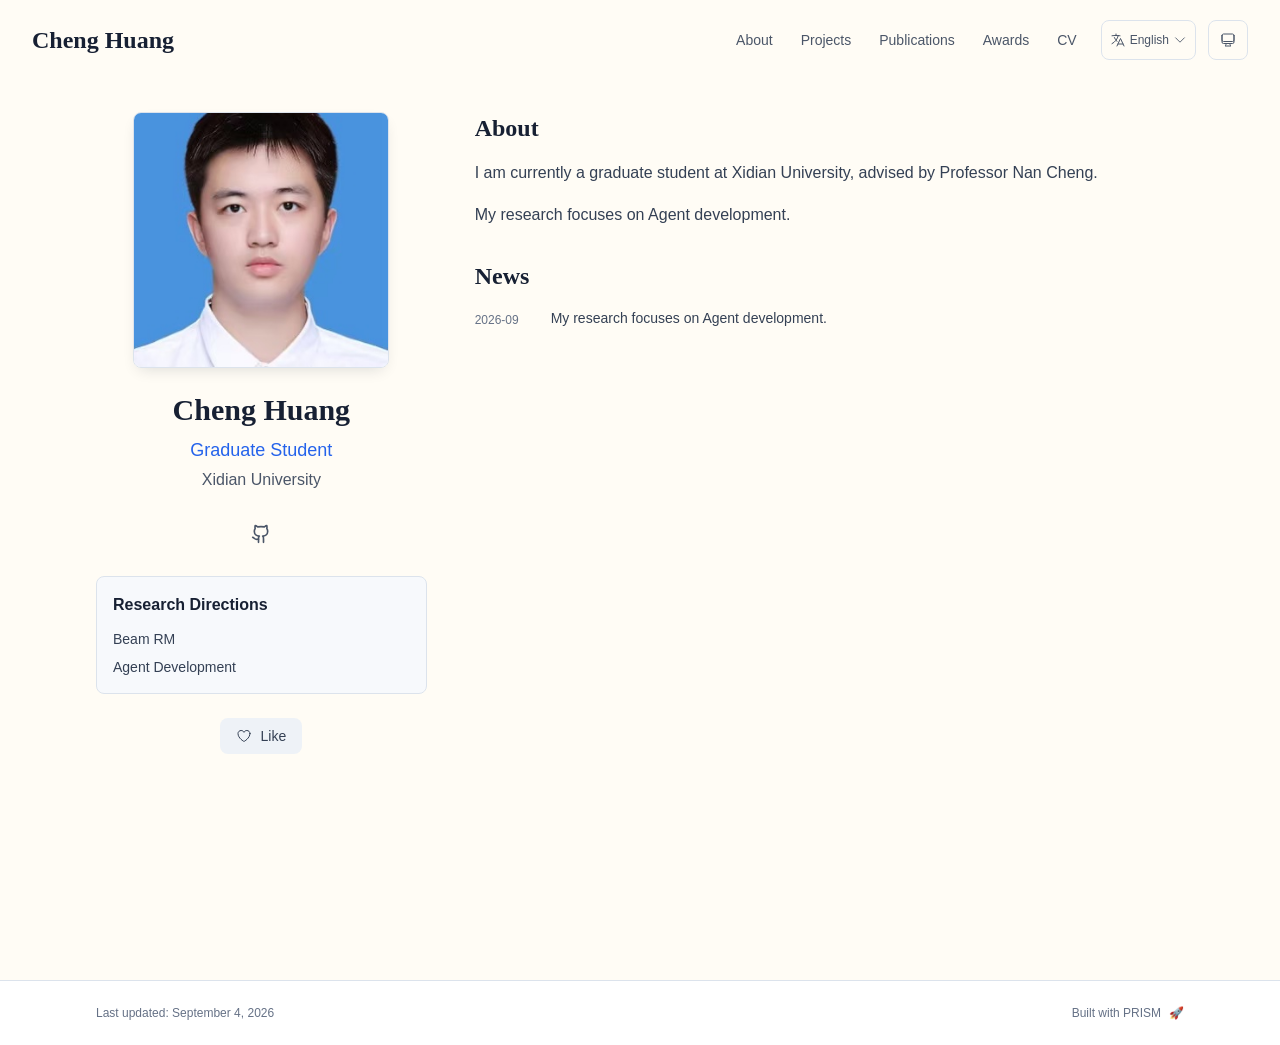
==== commit 2cbbfc34: "Use warm off-white background" ====
--- a/index.html
+++ b/index.html
@@ -1,4 +1,4 @@
-<!DOCTYPE html><html lang="zh" class="scroll-smooth"><head><meta charSet="utf-8"/><meta name="viewport" content="width=device-width, initial-scale=1"/><link rel="preload" as="image" href="/bio.jpg"/><link rel="stylesheet" href="/_next/static/css/4c4811439dfecacf.css" data-precedence="next"/><link rel="preload" as="script" fetchPriority="low" href="/_next/static/chunks/webpack-af78f5c2c11af041.js"/><script src="/_next/static/chunks/4bd1b696-70b6d399998de86a.js" async=""></script><script src="/_next/static/chunks/684-5aaa8290a129f299.js" async=""></script><script src="/_next/static/chunks/main-app-87412dd35eee5a07.js" async=""></script><script src="/_next/static/chunks/461-a9a5d7b05a71d978.js" async=""></script><script src="/_next/static/chunks/874-6cc630662f3664af.js" async=""></script><script src="/_next/static/chunks/291-e39730cc9327e39b.js" async=""></script><script src="/_next/static/chunks/app/layout-c975e87fdcb6dda8.js" async=""></script><script src="/_next/static/chunks/178-595a94b9af1e67b5.js" async=""></script><script src="/_next/static/chunks/748-1e4be4d8848eb56c.js" async=""></script><script src="/_next/static/chunks/app/page-a4b8a186bb641726.js" async=""></script><link rel="icon" href="/favicon.svg" type="image/svg+xml"/><link rel="dns-prefetch" href="https://jialeliu.com"/><link rel="preconnect" href="https://jialeliu.com" crossorigin=""/><link rel="preload" as="font" type="font/woff2" href="https://jialeliu.com/fonts/georgiab.woff2" crossorigin=""/><script>
+<!DOCTYPE html><html lang="zh" class="scroll-smooth"><head><meta charSet="utf-8"/><meta name="viewport" content="width=device-width, initial-scale=1"/><link rel="preload" as="image" href="/bio.jpg"/><link rel="stylesheet" href="/_next/static/css/b9fa457af0b30a89.css" data-precedence="next"/><link rel="preload" as="script" fetchPriority="low" href="/_next/static/chunks/webpack-af78f5c2c11af041.js"/><script src="/_next/static/chunks/4bd1b696-70b6d399998de86a.js" async=""></script><script src="/_next/static/chunks/684-5aaa8290a129f299.js" async=""></script><script src="/_next/static/chunks/main-app-87412dd35eee5a07.js" async=""></script><script src="/_next/static/chunks/461-a9a5d7b05a71d978.js" async=""></script><script src="/_next/static/chunks/874-6cc630662f3664af.js" async=""></script><script src="/_next/static/chunks/291-e39730cc9327e39b.js" async=""></script><script src="/_next/static/chunks/app/layout-c975e87fdcb6dda8.js" async=""></script><script src="/_next/static/chunks/178-595a94b9af1e67b5.js" async=""></script><script src="/_next/static/chunks/748-1e4be4d8848eb56c.js" async=""></script><script src="/_next/static/chunks/app/page-a4b8a186bb641726.js" async=""></script><link rel="icon" href="/favicon.svg" type="image/svg+xml"/><link rel="dns-prefetch" href="https://jialeliu.com"/><link rel="preconnect" href="https://jialeliu.com" crossorigin=""/><link rel="preload" as="font" type="font/woff2" href="https://jialeliu.com/fonts/georgiab.woff2" crossorigin=""/><script>
               try {
                 const theme = localStorage.getItem('theme-storage');
                 const parsed = theme ? JSON.parse(theme) : null;
@@ -60,4 +60,4 @@
       root.setAttribute('data-locale', 'zh');
     }
   </script><title>Cheng Huang</title><meta name="description" content="Graduate student at Xidian University."/><meta name="author" content="Cheng Huang"/><meta name="keywords" content="Cheng Huang,PhD,Research,Xidian University"/><meta name="creator" content="Cheng Huang"/><meta name="publisher" content="Cheng Huang"/><meta property="og:title" content="Cheng Huang"/><meta property="og:description" content="Graduate student at Xidian University."/><meta property="og:site_name" content="Cheng Huang&#x27;s Academic Website"/><meta property="og:locale" content="zh_CN"/><meta property="og:type" content="website"/><meta name="twitter:card" content="summary"/><meta name="twitter:title" content="Cheng Huang"/><meta name="twitter:description" content="Graduate student at Xidian University."/><link rel="icon" href="/favicon.svg"/><script>document.querySelectorAll('body link[rel="icon"], body link[rel="apple-touch-icon"]').forEach(el => document.head.appendChild(el))</script><script src="/_next/static/chunks/polyfills-42372ed130431b0a.js" noModule=""></script></head><body class="font-sans antialiased"><div style="visibility:hidden"><nav class="fixed top-0 left-0 right-0 z-50" data-headlessui-state=""><div class="transition-all duration-300 ease-out bg-transparent" style="transform:translateY(-100px)"><div class="max-w-7xl mx-auto px-4 sm:px-6 lg:px-8"><div class="flex justify-between items-center h-16 lg:h-20"><div class="flex-shrink-0" tabindex="0"><a class="text-xl lg:text-2xl font-serif font-semibold text-primary hover:text-accent transition-colors duration-200" href="/">Cheng Huang</a></div><div class="hidden lg:block"><div class="ml-10 flex items-center space-x-3"><div class="relative flex items-baseline space-x-1"><a data-nav-href="/" class="relative px-3 py-2 text-sm font-medium rounded-lg transition-colors duration-150 text-primary" href="/">About</a><a data-nav-href="/projects" class="relative px-3 py-2 text-sm font-medium rounded-lg transition-colors duration-150 text-neutral-600" href="/projects/">Projects</a><a data-nav-href="/publications" class="relative px-3 py-2 text-sm font-medium rounded-lg transition-colors duration-150 text-neutral-600" href="/publications/">Publications</a><a data-nav-href="/awards" class="relative px-3 py-2 text-sm font-medium rounded-lg transition-colors duration-150 text-neutral-600" href="/awards/">Awards</a><a data-nav-href="/cv" class="relative px-3 py-2 text-sm font-medium rounded-lg transition-colors duration-150 text-neutral-600" href="/cv/">CV</a></div><div class="flex items-center justify-center w-14 h-10 rounded-lg border border-neutral-200 dark:border-[rgba(148,163,184,0.24)] bg-background dark:bg-neutral-800"><div class="w-6 h-4 rounded bg-neutral-300 animate-pulse"></div></div><div class="flex items-center justify-center w-10 h-10 rounded-lg border border-neutral-200 dark:border-[rgba(148,163,184,0.24)] bg-background dark:bg-neutral-800"><div class="w-4 h-4 rounded-full bg-neutral-300 animate-pulse"></div></div></div></div><div class="lg:hidden flex items-center space-x-2"><div class="flex items-center justify-center w-14 h-10 rounded-lg border border-neutral-200 dark:border-[rgba(148,163,184,0.24)] bg-background dark:bg-neutral-800"><div class="w-6 h-4 rounded bg-neutral-300 animate-pulse"></div></div><div class="flex items-center justify-center w-10 h-10 rounded-lg border border-neutral-200 dark:border-[rgba(148,163,184,0.24)] bg-background dark:bg-neutral-800"><div class="w-4 h-4 rounded-full bg-neutral-300 animate-pulse"></div></div><button class="inline-flex items-center justify-center p-2 rounded-md text-neutral-600 hover:text-primary hover:bg-neutral-100 dark:hover:bg-neutral-800 focus:outline-none focus:ring-2 focus:ring-inset focus:ring-accent transition-colors duration-200" id="headlessui-disclosure-button-«R7pdb»" type="button" aria-expanded="false" data-headlessui-state=""><span class="sr-only">Open main menu</span><div><svg xmlns="http://www.w3.org/2000/svg" fill="none" viewBox="0 0 24 24" stroke-width="1.5" stroke="currentColor" aria-hidden="true" data-slot="icon" class="block h-6 w-6"><path stroke-linecap="round" stroke-linejoin="round" d="M3.75 6.75h16.5M3.75 12h16.5m-16.5 5.25h16.5"></path></svg></div></button></div></div></div></div></nav><main class="min-h-screen pt-16 lg:pt-20"><div class="max-w-6xl mx-auto px-4 sm:px-6 lg:px-8 py-8 bg-background min-h-screen"><div class="grid grid-cols-1 lg:grid-cols-3 gap-12"><div class="lg:col-span-1"><div class="sticky top-8" style="opacity:0;transform:translateY(20px)"><div class="w-64 h-64 mx-auto mb-6 rounded-lg overflow-hidden border border-neutral-200 shadow-md transition-shadow duration-200 hover:shadow-lg"><img alt="Cheng Huang" width="256" height="256" decoding="async" data-nimg="1" class="w-full h-full object-cover object-[32%_center]" style="color:transparent" src="/bio.jpg"/></div><div class="text-center mb-6"><h1 class="text-3xl font-serif font-bold text-primary mb-2">Cheng Huang</h1><p class="text-lg text-accent font-medium mb-1">Graduate Student</p><p class="text-neutral-600 mb-2">Xidian University</p></div><div class="flex flex-wrap justify-center gap-3 sm:gap-4 mb-6 relative px-2"><a href="https://github.com/knee521" target="_blank" rel="noopener noreferrer" class="p-2 sm:p-2 text-neutral-600 dark:text-neutral-400 hover:text-accent transition-colors duration-200" aria-label="GitHub"><svg xmlns="http://www.w3.org/2000/svg" width="24" height="24" viewBox="0 0 24 24" fill="none" stroke="currentColor" stroke-width="2" stroke-linecap="round" stroke-linejoin="round" class="lucide lucide-github h-5 w-5" aria-hidden="true"><path d="M15 22v-4a4.8 4.8 0 0 0-1-3.5c3 0 6-2 6-5.5.08-1.25-.27-2.48-1-3.5.28-1.15.28-2.35 0-3.5 0 0-1 0-3 1.5-2.64-.5-5.36-.5-8 0C6 2 5 2 5 2c-.3 1.15-.3 2.35 0 3.5A5.403 5.403 0 0 0 4 9c0 3.5 3 5.5 6 5.5-.39.49-.68 1.05-.85 1.65-.17.6-.22 1.23-.15 1.85v4"></path><path d="M9 18c-4.51 2-5-2-7-2"></path></svg></a></div><div class="bg-neutral-50 dark:bg-neutral-800 rounded-lg border border-neutral-200 dark:border-neutral-700 p-4 mb-6 transition-colors duration-200 hover:border-accent/40"><h3 class="font-semibold text-primary mb-3">Research Directions</h3><div class="space-y-2 text-sm text-neutral-700 dark:text-neutral-500"><div>Beam RM</div><div>Agent Development</div></div></div><div class="flex justify-center"><div class="relative"><button class="flex items-center space-x-2 px-4 py-2 rounded-lg font-medium text-sm transition-all duration-200 bg-neutral-100 dark:bg-neutral-800 text-neutral-700 dark:text-neutral-500 hover:bg-red-50 dark:hover:bg-red-900/20 hover:text-red-600 dark:hover:text-red-400 cursor-pointer" tabindex="0"><svg xmlns="http://www.w3.org/2000/svg" fill="none" viewBox="0 0 24 24" stroke-width="1.5" stroke="currentColor" aria-hidden="true" data-slot="icon" class="h-4 w-4"><path stroke-linecap="round" stroke-linejoin="round" d="M21 8.25c0-2.485-2.099-4.5-4.688-4.5-1.935 0-3.597 1.126-4.312 2.733-.715-1.607-2.377-2.733-4.313-2.733C5.1 3.75 3 5.765 3 8.25c0 7.22 9 12 9 12s9-4.78 9-12Z"></path></svg><span>Like</span></button></div></div></div></div><div class="lg:col-span-2 space-y-8"><section id="about" class="scroll-mt-24 space-y-8"><section style="opacity:0;transform:translateY(20px)"><h2 class="text-2xl font-serif font-bold text-primary mb-4">About</h2><div class="text-neutral-700 dark:text-neutral-600 leading-relaxed"><p class="mb-4 last:mb-0">I am currently a graduate student at Xidian University, advised by Professor Nan Cheng.</p>
-<p class="mb-4 last:mb-0">My research focuses on Agent development.</p></div></section><section style="opacity:0;transform:translateY(20px)"><h2 class="text-2xl font-serif font-bold text-primary mb-4">News</h2><div class="space-y-3"><div class="flex items-start space-x-3"><span class="text-xs text-neutral-500 mt-1 w-16 flex-shrink-0">2026-09</span><p class="text-sm text-neutral-700">My research focuses on Agent development.</p></div></div></section></section></div></div></div><!--$--><!--/$--><!--$--><!--/$--></main><footer class="border-t border-neutral-200 bg-white dark:bg-neutral-900 dark:border-neutral-700/50"><div class="max-w-6xl mx-auto px-4 sm:px-6 lg:px-8 py-6"><div class="flex flex-col sm:flex-row justify-between items-center gap-2"><p class="text-xs text-neutral-500">Last updated<!-- -->: <!-- -->September 4, 2026</p><p class="text-xs text-neutral-500 flex items-center"><a href="https://github.com/xyjoey/PRISM" target="_blank" rel="noopener noreferrer">Built with PRISM</a><span class="ml-2">🚀</span></p></div></div></footer></div><script src="/_next/static/chunks/webpack-af78f5c2c11af041.js" async=""></script><script>(self.__next_f=self.__next_f||[]).push([0])</script><script>self.__next_f.push([1,"1:\"$Sreact.fragment\"\n3:I[3719,[\"461\",\"static/chunks/461-a9a5d7b05a71d978.js\",\"874\",\"static/chunks/874-6cc630662f3664af.js\",\"291\",\"static/chunks/291-e39730cc9327e39b.js\",\"177\",\"static/chunks/app/layout-c975e87fdcb6dda8.js\"],\"ThemeProvider\"]\n4:I[310,[\"461\",\"static/chunks/461-a9a5d7b05a71d978.js\",\"874\",\"static/chunks/874-6cc630662f3664af.js\",\"291\",\"static/chunks/291-e39730cc9327e39b.js\",\"177\",\"static/chunks/app/layout-c975e87fdcb6dda8.js\"],\"LocaleProvider\"]\n5:I[4574,[\"461\",\"static/chunks/461-a9a5d7b05a71d978.js\",\"874\",\"static/chunks/874-6cc630662f3664af.js\",\"291\",\"static/chunks/291-e39730cc9327e39b.js\",\"177\",\"static/chunks/app/layout-c975e87fdcb6dda8.js\"],\"default\"]\n6:I[7555,[],\"\"]\n7:I[1295,[],\"\"]\n8:I[2548,[\"461\",\"static/chunks/461-a9a5d7b05a71d978.js\",\"874\",\"static/chunks/874-6cc630662f3664af.js\",\"291\",\"static/chunks/291-e39730cc9327e39b.js\",\"177\",\"static/chunks/app/layout-c975e87fdcb6dda8.js\"],\"default\"]\n9:I[6613,[\"461\",\"static/chunks/461-a9a5d7b05a71d978.js\",\"178\",\"static/chunks/178-595a94b9af1e67b5.js\",\"874\",\"static/chunks/874-6cc630662f3664af.js\",\"748\",\"static/chunks/748-1e4be4d8848eb56c.js\",\"974\",\"static/chunks/app/page-a4b8a186bb641726.js\"],\"default\"]\na:I[9665,[],\"MetadataBoundary\"]\nc:I[9665,[],\"OutletBoundary\"]\nf:I[4911,[],\"AsyncMetadataOutlet\"]\n11:I[9665,[],\"ViewportBoundary\"]\n13:I[6614,[],\"\"]\n:HL[\"/_next/static/css/4c4811439dfecacf.css\",\"style\"]\n2:T5d7,\n    try {\n      const cfg = {\"enabled\":true,\"locales\":[\"zh\",\"en\"],\"defaultLocale\":\"zh\",\"mode\":\"auto\",\"fixedLocale\":\"zh\",\"persist\":true,\"switcher\":true,\"labels\":{\"zh\":\"中文\",\"en\":\"English\"}};\n      const storageKey = 'locale-storage';\n      const normalize = (value) =\u003e typeof value === 'string' ? value.trim().replace('_', '-').toLowerCase() : '';\n      const matchLocale = (candidate) =\u003e {\n        const normalized = normalize(candidate);\n        if (!normalized) return null;\n        if (cfg.locales.includes(normalized)) return normalized;\n        const language = normalized.split('-')[0];\n        if (cfg.locales.includes(language)) return language;\n        "])</script><script>self.__next_f.push([1,"return null;\n      };\n\n      let resolved = null;\n\n      if (!cfg.enabled) {\n        resolved = cfg.defaultLocale;\n      } else if (cfg.persist) {\n        resolved = matchLocale(localStorage.getItem(storageKey));\n      }\n\n      if (!resolved) {\n        if (cfg.mode === 'fixed') {\n          resolved = cfg.fixedLocale;\n        } else {\n          resolved = matchLocale(navigator.language);\n        }\n      }\n\n      if (!resolved) {\n        resolved = cfg.defaultLocale;\n      }\n\n      const root = document.documentElement;\n      root.lang = resolved;\n      root.setAttribute('data-locale', resolved);\n\n      if (cfg.persist) {\n        localStorage.setItem(storageKey, resolved);\n      }\n    } catch (e) {\n      const root = document.documentElement;\n      root.lang = 'zh';\n      root.setAttribute('data-locale', 'zh');\n    }\n  "])</script><script>self.__next_f.push([1,"0:{\"P\":null,\"b\":\"Enb097kbyBtitvZ4Sh1R1\",\"p\":\"\",\"c\":[\"\",\"\"],\"i\":false,\"f\":[[[\"\",{\"children\":[\"__PAGE__\",{}]},\"$undefined\",\"$undefined\",true],[\"\",[\"$\",\"$1\",\"c\",{\"children\":[[[\"$\",\"link\",\"0\",{\"rel\":\"stylesheet\",\"href\":\"/_next/static/css/4c4811439dfecacf.css\",\"precedence\":\"next\",\"crossOrigin\":\"$undefined\",\"nonce\":\"$undefined\"}]],[\"$\",\"html\",null,{\"lang\":\"zh\",\"className\":\"scroll-smooth\",\"suppressHydrationWarning\":true,\"children\":[[\"$\",\"head\",null,{\"children\":[[\"$\",\"link\",null,{\"rel\":\"icon\",\"href\":\"/favicon.svg\",\"type\":\"image/svg+xml\"}],[\"$\",\"link\",null,{\"rel\":\"dns-prefetch\",\"href\":\"https://jialeliu.com\"}],[\"$\",\"link\",null,{\"rel\":\"preconnect\",\"href\":\"https://jialeliu.com\",\"crossOrigin\":\"\"}],[\"$\",\"link\",null,{\"rel\":\"preload\",\"as\":\"font\",\"type\":\"font/woff2\",\"href\":\"https://jialeliu.com/fonts/georgiab.woff2\",\"crossOrigin\":\"\"}],[\"$\",\"script\",null,{\"dangerouslySetInnerHTML\":{\"__html\":\"\\n              try {\\n                const theme = localStorage.getItem('theme-storage');\\n                const parsed = theme ? JSON.parse(theme) : null;\\n                const setting = parsed?.state?.theme || 'system';\\n                const prefersDark = typeof window !== 'undefined' \u0026\u0026 window.matchMedia \u0026\u0026 window.matchMedia('(prefers-color-scheme: dark)').matches;\\n                const effective = setting === 'dark' ? 'dark' : (setting === 'light' ? 'light' : (prefersDark ? 'dark' : 'light'));\\n                var root = document.documentElement;\\n                root.classList.add(effective);\\n                root.setAttribute('data-theme', effective);\\n              } catch (e) {\\n                var root = document.documentElement;\\n                root.classList.add('light');\\n                root.setAttribute('data-theme', 'light');\\n              }\\n            \"}}],[\"$\",\"script\",null,{\"dangerouslySetInnerHTML\":{\"__html\":\"$2\"}}]]}],[\"$\",\"body\",null,{\"className\":\"font-sans antialiased\",\"children\":[\"$\",\"$L3\",null,{\"children\":[\"$\",\"$L4\",null,{\"config\":{\"enabled\":true,\"locales\":[\"zh\",\"en\"],\"defaultLocale\":\"zh\",\"mode\":\"auto\",\"fixedLocale\":\"zh\",\"persist\":true,\"switcher\":true,\"labels\":{\"zh\":\"中文\",\"en\":\"English\"}},\"children\":[[\"$\",\"$L5\",null,{\"items\":[{\"title\":\"About\",\"type\":\"page\",\"target\":\"about\",\"href\":\"/\"},{\"title\":\"Projects\",\"type\":\"page\",\"target\":\"projects\",\"href\":\"/projects\"},{\"title\":\"Publications\",\"type\":\"page\",\"target\":\"publications\",\"href\":\"/publications\"},{\"title\":\"Awards\",\"type\":\"page\",\"target\":\"awards\",\"href\":\"/awards\"},{\"title\":\"CV\",\"type\":\"page\",\"target\":\"cv\",\"href\":\"/cv\"}],\"siteTitle\":\"Cheng Huang\",\"enableOnePageMode\":false,\"i18n\":\"$0:f:0:1:1:props:children:1:props:children:1:props:children:props:children:props:config\",\"itemsByLocale\":{\"zh\":[{\"title\":\"关于我\",\"type\":\"page\",\"target\":\"about\",\"href\":\"/\"},{\"title\":\"项目\",\"type\":\"page\",\"target\":\"projects\",\"href\":\"/projects\"},{\"title\":\"论文\",\"type\":\"page\",\"target\":\"publications\",\"href\":\"/publications\"},{\"title\":\"奖项\",\"type\":\"page\",\"target\":\"awards\",\"href\":\"/awards\"},{\"title\":\"简历\",\"type\":\"page\",\"target\":\"cv\",\"href\":\"/cv\"}],\"en\":[{\"title\":\"About\",\"type\":\"page\",\"target\":\"about\",\"href\":\"/\"},{\"title\":\"Projects\",\"type\":\"page\",\"target\":\"projects\",\"href\":\"/projects\"},{\"title\":\"Publications\",\"type\":\"page\",\"target\":\"publications\",\"href\":\"/publications\"},{\"title\":\"Awards\",\"type\":\"page\",\"target\":\"awards\",\"href\":\"/awards\"},{\"title\":\"CV\",\"type\":\"page\",\"target\":\"cv\",\"href\":\"/cv\"}]},\"siteTitleByLocale\":{\"zh\":\"黄成\",\"en\":\"Cheng Huang\"}}],[\"$\",\"main\",null,{\"className\":\"min-h-screen pt-16 lg:pt-20\",\"children\":[\"$\",\"$L6\",null,{\"parallelRouterKey\":\"children\",\"error\":\"$undefined\",\"errorStyles\":\"$undefined\",\"errorScripts\":\"$undefined\",\"template\":[\"$\",\"$L7\",null,{}],\"templateStyles\":\"$undefined\",\"templateScripts\":\"$undefined\",\"notFound\":[[[\"$\",\"title\",null,{\"children\":\"404: This page could not be found.\"}],[\"$\",\"div\",null,{\"style\":{\"fontFamily\":\"system-ui,\\\"Segoe UI\\\",Roboto,Helvetica,Arial,sans-serif,\\\"Apple Color Emoji\\\",\\\"Segoe UI Emoji\\\"\",\"height\":\"100vh\",\"textAlign\":\"center\",\"display\":\"flex\",\"flexDirection\":\"column\",\"alignItems\":\"center\",\"justifyContent\":\"center\"},\"children\":[\"$\",\"div\",null,{\"children\":[[\"$\",\"style\",null,{\"dangerouslySetInnerHTML\":{\"__html\":\"body{color:#000;background:#fff;margin:0}.next-error-h1{border-right:1px solid rgba(0,0,0,.3)}@media (prefers-color-scheme:dark){body{color:#fff;background:#000}.next-error-h1{border-right:1px solid rgba(255,255,255,.3)}}\"}}],[\"$\",\"h1\",null,{\"className\":\"next-error-h1\",\"style\":{\"display\":\"inline-block\",\"margin\":\"0 20px 0 0\",\"padding\":\"0 23px 0 0\",\"fontSize\":24,\"fontWeight\":500,\"verticalAlign\":\"top\",\"lineHeight\":\"49px\"},\"children\":404}],[\"$\",\"div\",null,{\"style\":{\"display\":\"inline-block\"},\"children\":[\"$\",\"h2\",null,{\"style\":{\"fontSize\":14,\"fontWeight\":400,\"lineHeight\":\"49px\",\"margin\":0},\"children\":\"This page could not be found.\"}]}]]}]}]],[]],\"forbidden\":\"$undefined\",\"unauthorized\":\"$undefined\"}]}],[\"$\",\"$L8\",null,{\"lastUpdated\":\"September 4, 2026\",\"lastUpdatedByLocale\":{\"zh\":\"2026年9月4日\",\"en\":\"September 4, 2026\"},\"defaultLocale\":\"zh\"}]]}]}]}]]}]]}],{\"children\":[\"__PAGE__\",[\"$\",\"$1\",\"c\",{\"children\":[[\"$\",\"$L9\",null,{\"dataByLocale\":{\"zh\":{\"author\":{\"name\":\"黄成\",\"title\":\"研究生\",\"institution\":\"西安电子科技大学\",\"avatar\":\"/bio.jpg\"},\"social\":{\"github\":\"https://github.com/knee521\"},\"features\":{\"enable_likes\":true,\"enable_one_page_mode\":false},\"enableOnePageMode\":false,\"researchInterests\":[\"Beam RM\",\"Agent 开发\"],\"pagesToShow\":[{\"type\":\"about\",\"id\":\"about\",\"sections\":[{\"id\":\"about\",\"type\":\"markdown\",\"source\":\"bio.md\",\"title\":\"关于我\",\"content\":\"我目前是西安电子科技大学研究生，导师是承楠教授。\\n\\n我的研究方向是 Agent 开发。\\n\"},{\"id\":\"news\",\"type\":\"list\",\"title\":\"动态\",\"source\":\"news.toml\",\"items\":[{\"date\":\"2026-09\",\"content\":\"我的研究方向是 Agent 开发。\"}]}]}]},\"en\":{\"author\":{\"name\":\"Cheng Huang\",\"title\":\"Graduate Student\",\"institution\":\"Xidian University\",\"avatar\":\"/bio.jpg\"},\"social\":{\"github\":\"https://github.com/knee521\"},\"features\":{\"enable_likes\":true,\"enable_one_page_mode\":false},\"enableOnePageMode\":false,\"researchInterests\":[\"Beam RM\",\"Agent Development\"],\"pagesToShow\":[{\"type\":\"about\",\"id\":\"about\",\"sections\":[{\"id\":\"about\",\"type\":\"markdown\",\"source\":\"bio.md\",\"title\":\"About\",\"content\":\"I am currently a graduate student at Xidian University, advised by Professor Nan Cheng.\\n\\nMy research focuses on Agent development.\\n\"},{\"id\":\"news\",\"type\":\"list\",\"title\":\"News\",\"source\":\"news.toml\",\"items\":[{\"date\":\"2026-09\",\"content\":\"My research focuses on Agent development.\"}]}]}]}},\"defaultLocale\":\"zh\"}],[\"$\",\"$La\",null,{\"children\":\"$Lb\"}],null,[\"$\",\"$Lc\",null,{\"children\":[\"$Ld\",\"$Le\",[\"$\",\"$Lf\",null,{\"promise\":\"$@10\"}]]}]]}],{},null,false]},null,false],[\"$\",\"$1\",\"h\",{\"children\":[null,[\"$\",\"$1\",\"QGY849-X-rRFpGq0HDRFG\",{\"children\":[[\"$\",\"$L11\",null,{\"children\":\"$L12\"}],null]}],null]}],false]],\"m\":\"$undefined\",\"G\":[\"$13\",\"$undefined\"],\"s\":false,\"S\":true}\n"])</script><script>self.__next_f.push([1,"14:\"$Sreact.suspense\"\n15:I[4911,[],\"AsyncMetadata\"]\nb:[\"$\",\"$14\",null,{\"fallback\":null,\"children\":[\"$\",\"$L15\",null,{\"promise\":\"$@16\"}]}]\n"])</script><script>self.__next_f.push([1,"e:null\n"])</script><script>self.__next_f.push([1,"12:[[\"$\",\"meta\",\"0\",{\"charSet\":\"utf-8\"}],[\"$\",\"meta\",\"1\",{\"name\":\"viewport\",\"content\":\"width=device-width, initial-scale=1\"}]]\nd:null\n"])</script><script>self.__next_f.push([1,"16:{\"metadata\":[[\"$\",\"title\",\"0\",{\"children\":\"Cheng Huang\"}],[\"$\",\"meta\",\"1\",{\"name\":\"description\",\"content\":\"Graduate student at Xidian University.\"}],[\"$\",\"meta\",\"2\",{\"name\":\"author\",\"content\":\"Cheng Huang\"}],[\"$\",\"meta\",\"3\",{\"name\":\"keywords\",\"content\":\"Cheng Huang,PhD,Research,Xidian University\"}],[\"$\",\"meta\",\"4\",{\"name\":\"creator\",\"content\":\"Cheng Huang\"}],[\"$\",\"meta\",\"5\",{\"name\":\"publisher\",\"content\":\"Cheng Huang\"}],[\"$\",\"meta\",\"6\",{\"property\":\"og:title\",\"content\":\"Cheng Huang\"}],[\"$\",\"meta\",\"7\",{\"property\":\"og:description\",\"content\":\"Graduate student at Xidian University.\"}],[\"$\",\"meta\",\"8\",{\"property\":\"og:site_name\",\"content\":\"Cheng Huang's Academic Website\"}],[\"$\",\"meta\",\"9\",{\"property\":\"og:locale\",\"content\":\"zh_CN\"}],[\"$\",\"meta\",\"10\",{\"property\":\"og:type\",\"content\":\"website\"}],[\"$\",\"meta\",\"11\",{\"name\":\"twitter:card\",\"content\":\"summary\"}],[\"$\",\"meta\",\"12\",{\"name\":\"twitter:title\",\"content\":\"Cheng Huang\"}],[\"$\",\"meta\",\"13\",{\"name\":\"twitter:description\",\"content\":\"Graduate student at Xidian University.\"}],[\"$\",\"link\",\"14\",{\"rel\":\"icon\",\"href\":\"/favicon.svg\"}]],\"error\":null,\"digest\":\"$undefined\"}\n10:{\"metadata\":\"$16:metadata\",\"error\":null,\"digest\":\"$undefined\"}\n"])</script></body></html>+<p class="mb-4 last:mb-0">My research focuses on Agent development.</p></div></section><section style="opacity:0;transform:translateY(20px)"><h2 class="text-2xl font-serif font-bold text-primary mb-4">News</h2><div class="space-y-3"><div class="flex items-start space-x-3"><span class="text-xs text-neutral-500 mt-1 w-16 flex-shrink-0">2026-09</span><p class="text-sm text-neutral-700">My research focuses on Agent development.</p></div></div></section></section></div></div></div><!--$--><!--/$--><!--$--><!--/$--></main><footer class="border-t border-neutral-200 bg-white dark:bg-neutral-900 dark:border-neutral-700/50"><div class="max-w-6xl mx-auto px-4 sm:px-6 lg:px-8 py-6"><div class="flex flex-col sm:flex-row justify-between items-center gap-2"><p class="text-xs text-neutral-500">Last updated<!-- -->: <!-- -->September 4, 2026</p><p class="text-xs text-neutral-500 flex items-center"><a href="https://github.com/xyjoey/PRISM" target="_blank" rel="noopener noreferrer">Built with PRISM</a><span class="ml-2">🚀</span></p></div></div></footer></div><script src="/_next/static/chunks/webpack-af78f5c2c11af041.js" async=""></script><script>(self.__next_f=self.__next_f||[]).push([0])</script><script>self.__next_f.push([1,"1:\"$Sreact.fragment\"\n3:I[3719,[\"461\",\"static/chunks/461-a9a5d7b05a71d978.js\",\"874\",\"static/chunks/874-6cc630662f3664af.js\",\"291\",\"static/chunks/291-e39730cc9327e39b.js\",\"177\",\"static/chunks/app/layout-c975e87fdcb6dda8.js\"],\"ThemeProvider\"]\n4:I[310,[\"461\",\"static/chunks/461-a9a5d7b05a71d978.js\",\"874\",\"static/chunks/874-6cc630662f3664af.js\",\"291\",\"static/chunks/291-e39730cc9327e39b.js\",\"177\",\"static/chunks/app/layout-c975e87fdcb6dda8.js\"],\"LocaleProvider\"]\n5:I[4574,[\"461\",\"static/chunks/461-a9a5d7b05a71d978.js\",\"874\",\"static/chunks/874-6cc630662f3664af.js\",\"291\",\"static/chunks/291-e39730cc9327e39b.js\",\"177\",\"static/chunks/app/layout-c975e87fdcb6dda8.js\"],\"default\"]\n6:I[7555,[],\"\"]\n7:I[1295,[],\"\"]\n8:I[2548,[\"461\",\"static/chunks/461-a9a5d7b05a71d978.js\",\"874\",\"static/chunks/874-6cc630662f3664af.js\",\"291\",\"static/chunks/291-e39730cc9327e39b.js\",\"177\",\"static/chunks/app/layout-c975e87fdcb6dda8.js\"],\"default\"]\n9:I[6613,[\"461\",\"static/chunks/461-a9a5d7b05a71d978.js\",\"178\",\"static/chunks/178-595a94b9af1e67b5.js\",\"874\",\"static/chunks/874-6cc630662f3664af.js\",\"748\",\"static/chunks/748-1e4be4d8848eb56c.js\",\"974\",\"static/chunks/app/page-a4b8a186bb641726.js\"],\"default\"]\na:I[9665,[],\"MetadataBoundary\"]\nc:I[9665,[],\"OutletBoundary\"]\nf:I[4911,[],\"AsyncMetadataOutlet\"]\n11:I[9665,[],\"ViewportBoundary\"]\n13:I[6614,[],\"\"]\n:HL[\"/_next/static/css/b9fa457af0b30a89.css\",\"style\"]\n2:T5d7,\n    try {\n      const cfg = {\"enabled\":true,\"locales\":[\"zh\",\"en\"],\"defaultLocale\":\"zh\",\"mode\":\"auto\",\"fixedLocale\":\"zh\",\"persist\":true,\"switcher\":true,\"labels\":{\"zh\":\"中文\",\"en\":\"English\"}};\n      const storageKey = 'locale-storage';\n      const normalize = (value) =\u003e typeof value === 'string' ? value.trim().replace('_', '-').toLowerCase() : '';\n      const matchLocale = (candidate) =\u003e {\n        const normalized = normalize(candidate);\n        if (!normalized) return null;\n        if (cfg.locales.includes(normalized)) return normalized;\n        const language = normalized.split('-')[0];\n        if (cfg.locales.includes(language)) return language;\n        "])</script><script>self.__next_f.push([1,"return null;\n      };\n\n      let resolved = null;\n\n      if (!cfg.enabled) {\n        resolved = cfg.defaultLocale;\n      } else if (cfg.persist) {\n        resolved = matchLocale(localStorage.getItem(storageKey));\n      }\n\n      if (!resolved) {\n        if (cfg.mode === 'fixed') {\n          resolved = cfg.fixedLocale;\n        } else {\n          resolved = matchLocale(navigator.language);\n        }\n      }\n\n      if (!resolved) {\n        resolved = cfg.defaultLocale;\n      }\n\n      const root = document.documentElement;\n      root.lang = resolved;\n      root.setAttribute('data-locale', resolved);\n\n      if (cfg.persist) {\n        localStorage.setItem(storageKey, resolved);\n      }\n    } catch (e) {\n      const root = document.documentElement;\n      root.lang = 'zh';\n      root.setAttribute('data-locale', 'zh');\n    }\n  "])</script><script>self.__next_f.push([1,"0:{\"P\":null,\"b\":\"1xLhlkHq4us3_YZb9CUJS\",\"p\":\"\",\"c\":[\"\",\"\"],\"i\":false,\"f\":[[[\"\",{\"children\":[\"__PAGE__\",{}]},\"$undefined\",\"$undefined\",true],[\"\",[\"$\",\"$1\",\"c\",{\"children\":[[[\"$\",\"link\",\"0\",{\"rel\":\"stylesheet\",\"href\":\"/_next/static/css/b9fa457af0b30a89.css\",\"precedence\":\"next\",\"crossOrigin\":\"$undefined\",\"nonce\":\"$undefined\"}]],[\"$\",\"html\",null,{\"lang\":\"zh\",\"className\":\"scroll-smooth\",\"suppressHydrationWarning\":true,\"children\":[[\"$\",\"head\",null,{\"children\":[[\"$\",\"link\",null,{\"rel\":\"icon\",\"href\":\"/favicon.svg\",\"type\":\"image/svg+xml\"}],[\"$\",\"link\",null,{\"rel\":\"dns-prefetch\",\"href\":\"https://jialeliu.com\"}],[\"$\",\"link\",null,{\"rel\":\"preconnect\",\"href\":\"https://jialeliu.com\",\"crossOrigin\":\"\"}],[\"$\",\"link\",null,{\"rel\":\"preload\",\"as\":\"font\",\"type\":\"font/woff2\",\"href\":\"https://jialeliu.com/fonts/georgiab.woff2\",\"crossOrigin\":\"\"}],[\"$\",\"script\",null,{\"dangerouslySetInnerHTML\":{\"__html\":\"\\n              try {\\n                const theme = localStorage.getItem('theme-storage');\\n                const parsed = theme ? JSON.parse(theme) : null;\\n                const setting = parsed?.state?.theme || 'system';\\n                const prefersDark = typeof window !== 'undefined' \u0026\u0026 window.matchMedia \u0026\u0026 window.matchMedia('(prefers-color-scheme: dark)').matches;\\n                const effective = setting === 'dark' ? 'dark' : (setting === 'light' ? 'light' : (prefersDark ? 'dark' : 'light'));\\n                var root = document.documentElement;\\n                root.classList.add(effective);\\n                root.setAttribute('data-theme', effective);\\n              } catch (e) {\\n                var root = document.documentElement;\\n                root.classList.add('light');\\n                root.setAttribute('data-theme', 'light');\\n              }\\n            \"}}],[\"$\",\"script\",null,{\"dangerouslySetInnerHTML\":{\"__html\":\"$2\"}}]]}],[\"$\",\"body\",null,{\"className\":\"font-sans antialiased\",\"children\":[\"$\",\"$L3\",null,{\"children\":[\"$\",\"$L4\",null,{\"config\":{\"enabled\":true,\"locales\":[\"zh\",\"en\"],\"defaultLocale\":\"zh\",\"mode\":\"auto\",\"fixedLocale\":\"zh\",\"persist\":true,\"switcher\":true,\"labels\":{\"zh\":\"中文\",\"en\":\"English\"}},\"children\":[[\"$\",\"$L5\",null,{\"items\":[{\"title\":\"About\",\"type\":\"page\",\"target\":\"about\",\"href\":\"/\"},{\"title\":\"Projects\",\"type\":\"page\",\"target\":\"projects\",\"href\":\"/projects\"},{\"title\":\"Publications\",\"type\":\"page\",\"target\":\"publications\",\"href\":\"/publications\"},{\"title\":\"Awards\",\"type\":\"page\",\"target\":\"awards\",\"href\":\"/awards\"},{\"title\":\"CV\",\"type\":\"page\",\"target\":\"cv\",\"href\":\"/cv\"}],\"siteTitle\":\"Cheng Huang\",\"enableOnePageMode\":false,\"i18n\":\"$0:f:0:1:1:props:children:1:props:children:1:props:children:props:children:props:config\",\"itemsByLocale\":{\"zh\":[{\"title\":\"关于我\",\"type\":\"page\",\"target\":\"about\",\"href\":\"/\"},{\"title\":\"项目\",\"type\":\"page\",\"target\":\"projects\",\"href\":\"/projects\"},{\"title\":\"论文\",\"type\":\"page\",\"target\":\"publications\",\"href\":\"/publications\"},{\"title\":\"奖项\",\"type\":\"page\",\"target\":\"awards\",\"href\":\"/awards\"},{\"title\":\"简历\",\"type\":\"page\",\"target\":\"cv\",\"href\":\"/cv\"}],\"en\":[{\"title\":\"About\",\"type\":\"page\",\"target\":\"about\",\"href\":\"/\"},{\"title\":\"Projects\",\"type\":\"page\",\"target\":\"projects\",\"href\":\"/projects\"},{\"title\":\"Publications\",\"type\":\"page\",\"target\":\"publications\",\"href\":\"/publications\"},{\"title\":\"Awards\",\"type\":\"page\",\"target\":\"awards\",\"href\":\"/awards\"},{\"title\":\"CV\",\"type\":\"page\",\"target\":\"cv\",\"href\":\"/cv\"}]},\"siteTitleByLocale\":{\"zh\":\"黄成\",\"en\":\"Cheng Huang\"}}],[\"$\",\"main\",null,{\"className\":\"min-h-screen pt-16 lg:pt-20\",\"children\":[\"$\",\"$L6\",null,{\"parallelRouterKey\":\"children\",\"error\":\"$undefined\",\"errorStyles\":\"$undefined\",\"errorScripts\":\"$undefined\",\"template\":[\"$\",\"$L7\",null,{}],\"templateStyles\":\"$undefined\",\"templateScripts\":\"$undefined\",\"notFound\":[[[\"$\",\"title\",null,{\"children\":\"404: This page could not be found.\"}],[\"$\",\"div\",null,{\"style\":{\"fontFamily\":\"system-ui,\\\"Segoe UI\\\",Roboto,Helvetica,Arial,sans-serif,\\\"Apple Color Emoji\\\",\\\"Segoe UI Emoji\\\"\",\"height\":\"100vh\",\"textAlign\":\"center\",\"display\":\"flex\",\"flexDirection\":\"column\",\"alignItems\":\"center\",\"justifyContent\":\"center\"},\"children\":[\"$\",\"div\",null,{\"children\":[[\"$\",\"style\",null,{\"dangerouslySetInnerHTML\":{\"__html\":\"body{color:#000;background:#fff;margin:0}.next-error-h1{border-right:1px solid rgba(0,0,0,.3)}@media (prefers-color-scheme:dark){body{color:#fff;background:#000}.next-error-h1{border-right:1px solid rgba(255,255,255,.3)}}\"}}],[\"$\",\"h1\",null,{\"className\":\"next-error-h1\",\"style\":{\"display\":\"inline-block\",\"margin\":\"0 20px 0 0\",\"padding\":\"0 23px 0 0\",\"fontSize\":24,\"fontWeight\":500,\"verticalAlign\":\"top\",\"lineHeight\":\"49px\"},\"children\":404}],[\"$\",\"div\",null,{\"style\":{\"display\":\"inline-block\"},\"children\":[\"$\",\"h2\",null,{\"style\":{\"fontSize\":14,\"fontWeight\":400,\"lineHeight\":\"49px\",\"margin\":0},\"children\":\"This page could not be found.\"}]}]]}]}]],[]],\"forbidden\":\"$undefined\",\"unauthorized\":\"$undefined\"}]}],[\"$\",\"$L8\",null,{\"lastUpdated\":\"September 4, 2026\",\"lastUpdatedByLocale\":{\"zh\":\"2026年9月4日\",\"en\":\"September 4, 2026\"},\"defaultLocale\":\"zh\"}]]}]}]}]]}]]}],{\"children\":[\"__PAGE__\",[\"$\",\"$1\",\"c\",{\"children\":[[\"$\",\"$L9\",null,{\"dataByLocale\":{\"zh\":{\"author\":{\"name\":\"黄成\",\"title\":\"研究生\",\"institution\":\"西安电子科技大学\",\"avatar\":\"/bio.jpg\"},\"social\":{\"github\":\"https://github.com/knee521\"},\"features\":{\"enable_likes\":true,\"enable_one_page_mode\":false},\"enableOnePageMode\":false,\"researchInterests\":[\"Beam RM\",\"Agent 开发\"],\"pagesToShow\":[{\"type\":\"about\",\"id\":\"about\",\"sections\":[{\"id\":\"about\",\"type\":\"markdown\",\"source\":\"bio.md\",\"title\":\"关于我\",\"content\":\"我目前是西安电子科技大学研究生，导师是承楠教授。\\n\\n我的研究方向是 Agent 开发。\\n\"},{\"id\":\"news\",\"type\":\"list\",\"title\":\"动态\",\"source\":\"news.toml\",\"items\":[{\"date\":\"2026-09\",\"content\":\"我的研究方向是 Agent 开发。\"}]}]}]},\"en\":{\"author\":{\"name\":\"Cheng Huang\",\"title\":\"Graduate Student\",\"institution\":\"Xidian University\",\"avatar\":\"/bio.jpg\"},\"social\":{\"github\":\"https://github.com/knee521\"},\"features\":{\"enable_likes\":true,\"enable_one_page_mode\":false},\"enableOnePageMode\":false,\"researchInterests\":[\"Beam RM\",\"Agent Development\"],\"pagesToShow\":[{\"type\":\"about\",\"id\":\"about\",\"sections\":[{\"id\":\"about\",\"type\":\"markdown\",\"source\":\"bio.md\",\"title\":\"About\",\"content\":\"I am currently a graduate student at Xidian University, advised by Professor Nan Cheng.\\n\\nMy research focuses on Agent development.\\n\"},{\"id\":\"news\",\"type\":\"list\",\"title\":\"News\",\"source\":\"news.toml\",\"items\":[{\"date\":\"2026-09\",\"content\":\"My research focuses on Agent development.\"}]}]}]}},\"defaultLocale\":\"zh\"}],[\"$\",\"$La\",null,{\"children\":\"$Lb\"}],null,[\"$\",\"$Lc\",null,{\"children\":[\"$Ld\",\"$Le\",[\"$\",\"$Lf\",null,{\"promise\":\"$@10\"}]]}]]}],{},null,false]},null,false],[\"$\",\"$1\",\"h\",{\"children\":[null,[\"$\",\"$1\",\"S5M-3YRFWIPQrPk1JbIsB\",{\"children\":[[\"$\",\"$L11\",null,{\"children\":\"$L12\"}],null]}],null]}],false]],\"m\":\"$undefined\",\"G\":[\"$13\",\"$undefined\"],\"s\":false,\"S\":true}\n"])</script><script>self.__next_f.push([1,"14:\"$Sreact.suspense\"\n15:I[4911,[],\"AsyncMetadata\"]\nb:[\"$\",\"$14\",null,{\"fallback\":null,\"children\":[\"$\",\"$L15\",null,{\"promise\":\"$@16\"}]}]\n"])</script><script>self.__next_f.push([1,"e:null\n"])</script><script>self.__next_f.push([1,"12:[[\"$\",\"meta\",\"0\",{\"charSet\":\"utf-8\"}],[\"$\",\"meta\",\"1\",{\"name\":\"viewport\",\"content\":\"width=device-width, initial-scale=1\"}]]\nd:null\n"])</script><script>self.__next_f.push([1,"16:{\"metadata\":[[\"$\",\"title\",\"0\",{\"children\":\"Cheng Huang\"}],[\"$\",\"meta\",\"1\",{\"name\":\"description\",\"content\":\"Graduate student at Xidian University.\"}],[\"$\",\"meta\",\"2\",{\"name\":\"author\",\"content\":\"Cheng Huang\"}],[\"$\",\"meta\",\"3\",{\"name\":\"keywords\",\"content\":\"Cheng Huang,PhD,Research,Xidian University\"}],[\"$\",\"meta\",\"4\",{\"name\":\"creator\",\"content\":\"Cheng Huang\"}],[\"$\",\"meta\",\"5\",{\"name\":\"publisher\",\"content\":\"Cheng Huang\"}],[\"$\",\"meta\",\"6\",{\"property\":\"og:title\",\"content\":\"Cheng Huang\"}],[\"$\",\"meta\",\"7\",{\"property\":\"og:description\",\"content\":\"Graduate student at Xidian University.\"}],[\"$\",\"meta\",\"8\",{\"property\":\"og:site_name\",\"content\":\"Cheng Huang's Academic Website\"}],[\"$\",\"meta\",\"9\",{\"property\":\"og:locale\",\"content\":\"zh_CN\"}],[\"$\",\"meta\",\"10\",{\"property\":\"og:type\",\"content\":\"website\"}],[\"$\",\"meta\",\"11\",{\"name\":\"twitter:card\",\"content\":\"summary\"}],[\"$\",\"meta\",\"12\",{\"name\":\"twitter:title\",\"content\":\"Cheng Huang\"}],[\"$\",\"meta\",\"13\",{\"name\":\"twitter:description\",\"content\":\"Graduate student at Xidian University.\"}],[\"$\",\"link\",\"14\",{\"rel\":\"icon\",\"href\":\"/favicon.svg\"}]],\"error\":null,\"digest\":\"$undefined\"}\n10:{\"metadata\":\"$16:metadata\",\"error\":null,\"digest\":\"$undefined\"}\n"])</script></body></html>
--- a/_next/static/css/b9fa457af0b30a89.css
+++ b/_next/static/css/b9fa457af0b30a89.css
@@ -0,0 +1 @@
+/*! tailwindcss v4.1.10 | MIT License | https://tailwindcss.com */@layer properties{@supports (((-webkit-hyphens:none)) and (not (margin-trim:inline))) or ((-moz-orient:inline) and (not (color:rgb(from red r g b)))){*,::backdrop,:after,:before{--tw-translate-x:0;--tw-translate-y:0;--tw-translate-z:0;--tw-rotate-x:initial;--tw-rotate-y:initial;--tw-rotate-z:initial;--tw-skew-x:initial;--tw-skew-y:initial;--tw-space-y-reverse:0;--tw-space-x-reverse:0;--tw-border-style:solid;--tw-leading:initial;--tw-font-weight:initial;--tw-tracking:initial;--tw-shadow:0 0 #0000;--tw-shadow-color:initial;--tw-shadow-alpha:100%;--tw-inset-shadow:0 0 #0000;--tw-inset-shadow-color:initial;--tw-inset-shadow-alpha:100%;--tw-ring-color:initial;--tw-ring-shadow:0 0 #0000;--tw-inset-ring-color:initial;--tw-inset-ring-shadow:0 0 #0000;--tw-ring-inset:initial;--tw-ring-offset-width:0px;--tw-ring-offset-color:#fff;--tw-ring-offset-shadow:0 0 #0000;--tw-blur:initial;--tw-brightness:initial;--tw-contrast:initial;--tw-grayscale:initial;--tw-hue-rotate:initial;--tw-invert:initial;--tw-opacity:initial;--tw-saturate:initial;--tw-sepia:initial;--tw-drop-shadow:initial;--tw-drop-shadow-color:initial;--tw-drop-shadow-alpha:100%;--tw-drop-shadow-size:initial;--tw-backdrop-blur:initial;--tw-backdrop-brightness:initial;--tw-backdrop-contrast:initial;--tw-backdrop-grayscale:initial;--tw-backdrop-hue-rotate:initial;--tw-backdrop-invert:initial;--tw-backdrop-opacity:initial;--tw-backdrop-saturate:initial;--tw-backdrop-sepia:initial;--tw-duration:initial;--tw-ease:initial}}}@layer theme{:host,:root{--font-sans:"Inter",-apple-system,BlinkMacSystemFont,"Segoe UI",Roboto,sans-serif;--color-red-50:oklch(97.1% .013 17.38);--color-red-400:oklch(70.4% .191 22.216);--color-red-600:oklch(57.7% .245 27.325);--color-red-900:oklch(39.6% .141 25.723);--color-white:#fff;--spacing:.25rem;--container-2xl:42rem;--container-3xl:48rem;--container-4xl:56rem;--container-6xl:72rem;--container-7xl:80rem;--text-xs:.75rem;--text-xs--line-height:calc(1/.75);--text-sm:.875rem;--text-sm--line-height:calc(1.25/.875);--text-base:1rem;--text-base--line-height:calc(1.5/1);--text-lg:1.125rem;--text-lg--line-height:calc(1.75/1.125);--text-xl:1.25rem;--text-xl--line-height:calc(1.75/1.25);--text-2xl:1.5rem;--text-2xl--line-height:calc(2/1.5);--text-3xl:1.875rem;--text-3xl--line-height:calc(2.25/1.875);--text-4xl:2.25rem;--text-4xl--line-height:calc(2.5/2.25);--font-weight-medium:500;--font-weight-semibold:600;--font-weight-bold:700;--leading-tight:1.25;--leading-relaxed:1.625;--radius-md:.375rem;--radius-lg:.5rem;--ease-out:cubic-bezier(0,0,.2,1);--animate-pulse:pulse 2s cubic-bezier(.4,0,.6,1)infinite;--blur-xl:24px;--aspect-video:16/9;--default-transition-duration:.15s;--default-transition-timing-function:cubic-bezier(.4,0,.2,1);--default-font-family:"Inter",-apple-system,BlinkMacSystemFont,"Segoe UI",Roboto,sans-serif;--default-mono-font-family:"SF Mono",Monaco,"Cascadia Code","Roboto Mono",Consolas,"Courier New",monospace;--line-height-normal:1.5;--shadow-glass:0 8px 32px 0 #1f26875e}}@layer base{*,::backdrop,:after,:before{box-sizing:border-box;border:0 solid;margin:0;padding:0}::file-selector-button{box-sizing:border-box;border:0 solid;margin:0;padding:0}:host,html{-webkit-text-size-adjust:100%;tab-size:4;line-height:1.5;font-family:var(--default-font-family,ui-sans-serif,system-ui,sans-serif,"Apple Color Emoji","Segoe UI Emoji","Segoe UI Symbol","Noto Color Emoji");font-feature-settings:var(--default-font-feature-settings,normal);font-variation-settings:var(--default-font-variation-settings,normal);-webkit-tap-highlight-color:transparent}hr{height:0;color:inherit;border-top-width:1px}abbr:where([title]){-webkit-text-decoration:underline dotted;text-decoration:underline dotted}h1,h2,h3,h4,h5,h6{font-size:inherit;font-weight:inherit}a{color:inherit;-webkit-text-decoration:inherit;text-decoration:inherit}b,strong{font-weight:bolder}code,kbd,pre,samp{font-family:var(--default-mono-font-family,ui-monospace,SFMono-Regular,Menlo,Monaco,Consolas,"Liberation Mono","Courier New",monospace);font-feature-settings:var(--default-mono-font-feature-settings,normal);font-variation-settings:var(--default-mono-font-variation-settings,normal);font-size:1em}small{font-size:80%}sub,sup{vertical-align:baseline;font-size:75%;line-height:0;position:relative}sub{bottom:-.25em}sup{top:-.5em}table{text-indent:0;border-color:inherit;border-collapse:collapse}:-moz-focusring{outline:auto}progress{vertical-align:baseline}summary{display:list-item}menu,ol,ul{list-style:none}audio,canvas,embed,iframe,img,object,svg,video{vertical-align:middle;display:block}img,video{max-width:100%;height:auto}button,input,optgroup,select,textarea{font:inherit;font-feature-settings:inherit;font-variation-settings:inherit;letter-spacing:inherit;color:inherit;opacity:1;background-color:#0000;border-radius:0}::file-selector-button{font:inherit;font-feature-settings:inherit;font-variation-settings:inherit;letter-spacing:inherit;color:inherit;opacity:1;background-color:#0000;border-radius:0}:where(select:is([multiple],[size])) optgroup{font-weight:bolder}:where(select:is([multiple],[size])) optgroup option{padding-inline-start:20px}::file-selector-button{margin-inline-end:4px}::placeholder{opacity:1}@supports (not ((-webkit-appearance:-apple-pay-button))) or (contain-intrinsic-size:1px){::placeholder{color:currentColor}@supports (color:color-mix(in lab,red,red)){::placeholder{color:color-mix(in oklab,currentcolor 50%,transparent)}}}textarea{resize:vertical}::-webkit-search-decoration{-webkit-appearance:none}::-webkit-date-and-time-value{min-height:1lh;text-align:inherit}::-webkit-datetime-edit{display:inline-flex}::-webkit-datetime-edit-fields-wrapper{padding:0}::-webkit-datetime-edit,::-webkit-datetime-edit-year-field{padding-block:0}::-webkit-datetime-edit-day-field,::-webkit-datetime-edit-month-field{padding-block:0}::-webkit-datetime-edit-hour-field,::-webkit-datetime-edit-minute-field{padding-block:0}::-webkit-datetime-edit-millisecond-field,::-webkit-datetime-edit-second-field{padding-block:0}::-webkit-datetime-edit-meridiem-field{padding-block:0}:-moz-ui-invalid{box-shadow:none}button,input:where([type=button],[type=reset],[type=submit]){appearance:button}::file-selector-button{appearance:button}::-webkit-inner-spin-button,::-webkit-outer-spin-button{height:auto}[hidden]:where(:not([hidden=until-found])){display:none!important}}@layer components;@layer utilities{.pointer-events-none{pointer-events:none}.sr-only{clip:rect(0,0,0,0);white-space:nowrap;border-width:0;width:1px;height:1px;margin:-1px;padding:0;overflow:hidden}.absolute,.sr-only{position:absolute}.fixed{position:fixed}.relative{position:relative}.static{position:static}.sticky{position:sticky}.inset-0{inset:calc(var(--spacing)*0)}.top-0{top:calc(var(--spacing)*0)}.top-1\/2{top:50%}.top-2{top:calc(var(--spacing)*2)}.top-8{top:calc(var(--spacing)*8)}.top-full{top:100%}.right-0{right:calc(var(--spacing)*0)}.right-2{right:calc(var(--spacing)*2)}.left-0{left:calc(var(--spacing)*0)}.left-1\/2{left:50%}.left-3{left:calc(var(--spacing)*3)}.z-10{z-index:10}.z-20{z-index:20}.z-40{z-index:40}.z-50{z-index:50}.container{width:100%}@media (min-width:40rem){.container{max-width:40rem}}@media (min-width:48rem){.container{max-width:48rem}}@media (min-width:64rem){.container{max-width:64rem}}@media (min-width:80rem){.container{max-width:80rem}}@media (min-width:96rem){.container{max-width:96rem}}.mx-auto{margin-inline:auto}.my-4{margin-block:calc(var(--spacing)*4)}.mt-1{margin-top:calc(var(--spacing)*1)}.mt-2{margin-top:calc(var(--spacing)*2)}.mt-4{margin-top:calc(var(--spacing)*4)}.mt-6{margin-top:calc(var(--spacing)*6)}.mt-8{margin-top:calc(var(--spacing)*8)}.mt-auto{margin-top:auto}.mr-1{margin-right:calc(var(--spacing)*1)}.mr-1\.5{margin-right:calc(var(--spacing)*1.5)}.mr-2{margin-right:calc(var(--spacing)*2)}.mb-1{margin-bottom:calc(var(--spacing)*1)}.mb-2{margin-bottom:calc(var(--spacing)*2)}.mb-3{margin-bottom:calc(var(--spacing)*3)}.mb-4{margin-bottom:calc(var(--spacing)*4)}.mb-6{margin-bottom:calc(var(--spacing)*6)}.mb-8{margin-bottom:calc(var(--spacing)*8)}.ml-0{margin-left:calc(var(--spacing)*0)}.ml-2{margin-left:calc(var(--spacing)*2)}.ml-4{margin-left:calc(var(--spacing)*4)}.ml-10{margin-left:calc(var(--spacing)*10)}.line-clamp-2{-webkit-line-clamp:2}.line-clamp-2,.line-clamp-3{-webkit-box-orient:vertical;display:-webkit-box;overflow:hidden}.line-clamp-3{-webkit-line-clamp:3}.block{display:block}.contents{display:contents}.flex{display:flex}.grid{display:grid}.hidden{display:none}.inline{display:inline}.inline-flex{display:inline-flex}.aspect-video{aspect-ratio:var(--aspect-video)}.h-0{height:calc(var(--spacing)*0)}.h-2\.5{height:calc(var(--spacing)*2.5)}.h-3{height:calc(var(--spacing)*3)}.h-3\.5{height:calc(var(--spacing)*3.5)}.h-4{height:calc(var(--spacing)*4)}.h-5{height:calc(var(--spacing)*5)}.h-6{height:calc(var(--spacing)*6)}.h-10{height:calc(var(--spacing)*10)}.h-16{height:calc(var(--spacing)*16)}.h-64{height:calc(var(--spacing)*64)}.h-full{height:100%}.min-h-screen{min-height:100vh}.w-0{width:calc(var(--spacing)*0)}.w-2\.5{width:calc(var(--spacing)*2.5)}.w-3{width:calc(var(--spacing)*3)}.w-3\.5{width:calc(var(--spacing)*3.5)}.w-4{width:calc(var(--spacing)*4)}.w-5{width:calc(var(--spacing)*5)}.w-6{width:calc(var(--spacing)*6)}.w-10{width:calc(var(--spacing)*10)}.w-14{width:calc(var(--spacing)*14)}.w-16{width:calc(var(--spacing)*16)}.w-32{width:calc(var(--spacing)*32)}.w-36{width:calc(var(--spacing)*36)}.w-64{width:calc(var(--spacing)*64)}.w-full{width:100%}.max-w-2xl{max-width:var(--container-2xl)}.max-w-3xl{max-width:var(--container-3xl)}.max-w-4xl{max-width:var(--container-4xl)}.max-w-6xl{max-width:var(--container-6xl)}.max-w-7xl{max-width:var(--container-7xl)}.max-w-\[calc\(100vw-2rem\)\]{max-width:calc(100vw - 2rem)}.flex-shrink-0{flex-shrink:0}.flex-grow{flex-grow:1}.-translate-x-1\/2{--tw-translate-x:calc(calc(1/2*100%)*-1)}.-translate-x-1\/2,.-translate-y-1\/2{translate:var(--tw-translate-x)var(--tw-translate-y)}.-translate-y-1\/2{--tw-translate-y:calc(calc(1/2*100%)*-1)}.-translate-y-full{--tw-translate-y:-100%;translate:var(--tw-translate-x)var(--tw-translate-y)}.transform{transform:var(--tw-rotate-x,)var(--tw-rotate-y,)var(--tw-rotate-z,)var(--tw-skew-x,)var(--tw-skew-y,)}.animate-pulse{animation:var(--animate-pulse)}.cursor-pointer{cursor:pointer}.resize{resize:both}.scroll-mt-24{scroll-margin-top:calc(var(--spacing)*24)}.list-inside{list-style-position:inside}.list-decimal{list-style-type:decimal}.list-disc{list-style-type:disc}.grid-cols-1{grid-template-columns:repeat(1,minmax(0,1fr))}.flex-col{flex-direction:column}.flex-wrap{flex-wrap:wrap}.items-baseline{align-items:baseline}.items-center{align-items:center}.items-start{align-items:flex-start}.justify-between{justify-content:space-between}.justify-center{justify-content:center}.gap-1{gap:calc(var(--spacing)*1)}.gap-2{gap:calc(var(--spacing)*2)}.gap-3{gap:calc(var(--spacing)*3)}.gap-4{gap:calc(var(--spacing)*4)}.gap-6{gap:calc(var(--spacing)*6)}.gap-12{gap:calc(var(--spacing)*12)}:where(.space-y-1>:not(:last-child)){--tw-space-y-reverse:0;margin-block-start:calc(calc(var(--spacing)*1)*var(--tw-space-y-reverse));margin-block-end:calc(calc(var(--spacing)*1)*calc(1 - var(--tw-space-y-reverse)))}:where(.space-y-2>:not(:last-child)){--tw-space-y-reverse:0;margin-block-start:calc(calc(var(--spacing)*2)*var(--tw-space-y-reverse));margin-block-end:calc(calc(var(--spacing)*2)*calc(1 - var(--tw-space-y-reverse)))}:where(.space-y-3>:not(:last-child)){--tw-space-y-reverse:0;margin-block-start:calc(calc(var(--spacing)*3)*var(--tw-space-y-reverse));margin-block-end:calc(calc(var(--spacing)*3)*calc(1 - var(--tw-space-y-reverse)))}:where(.space-y-4>:not(:last-child)){--tw-space-y-reverse:0;margin-block-start:calc(calc(var(--spacing)*4)*var(--tw-space-y-reverse));margin-block-end:calc(calc(var(--spacing)*4)*calc(1 - var(--tw-space-y-reverse)))}:where(.space-y-6>:not(:last-child)){--tw-space-y-reverse:0;margin-block-start:calc(calc(var(--spacing)*6)*var(--tw-space-y-reverse));margin-block-end:calc(calc(var(--spacing)*6)*calc(1 - var(--tw-space-y-reverse)))}:where(.space-y-8>:not(:last-child)){--tw-space-y-reverse:0;margin-block-start:calc(calc(var(--spacing)*8)*var(--tw-space-y-reverse));margin-block-end:calc(calc(var(--spacing)*8)*calc(1 - var(--tw-space-y-reverse)))}:where(.space-x-0\.5>:not(:last-child)){--tw-space-x-reverse:0;margin-inline-start:calc(calc(var(--spacing)*.5)*var(--tw-space-x-reverse));margin-inline-end:calc(calc(var(--spacing)*.5)*calc(1 - var(--tw-space-x-reverse)))}:where(.space-x-1>:not(:last-child)){--tw-space-x-reverse:0;margin-inline-start:calc(calc(var(--spacing)*1)*var(--tw-space-x-reverse));margin-inline-end:calc(calc(var(--spacing)*1)*calc(1 - var(--tw-space-x-reverse)))}:where(.space-x-2>:not(:last-child)){--tw-space-x-reverse:0;margin-inline-start:calc(calc(var(--spacing)*2)*var(--tw-space-x-reverse));margin-inline-end:calc(calc(var(--spacing)*2)*calc(1 - var(--tw-space-x-reverse)))}:where(.space-x-3>:not(:last-child)){--tw-space-x-reverse:0;margin-inline-start:calc(calc(var(--spacing)*3)*var(--tw-space-x-reverse));margin-inline-end:calc(calc(var(--spacing)*3)*calc(1 - var(--tw-space-x-reverse)))}.overflow-hidden{overflow:hidden}.overflow-x-auto{overflow-x:auto}.scroll-smooth{scroll-behavior:smooth}.rounded{border-radius:.25rem}.rounded-full{border-radius:3.40282e+38px}.rounded-lg{border-radius:var(--radius-lg)}.rounded-md{border-radius:var(--radius-md)}.border{border-style:var(--tw-border-style);border-width:1px}.border-t{border-top-style:var(--tw-border-style);border-top-width:1px}.border-t-4{border-top-style:var(--tw-border-style);border-top-width:4px}.border-r-4{border-right-style:var(--tw-border-style);border-right-width:4px}.border-b{border-bottom-style:var(--tw-border-style);border-bottom-width:1px}.border-l-4{border-left-style:var(--tw-border-style);border-left-width:4px}.border-accent,.border-accent\/50{border-color:var(--accent)}@supports (color:color-mix(in lab,red,red)){.border-accent\/50{border-color:color-mix(in oklab,var(--accent)50%,transparent)}}.border-neutral-100{border-color:var(--neutral-100)}.border-neutral-200,.border-neutral-200\/80{border-color:var(--neutral-200)}@supports (color:color-mix(in lab,red,red)){.border-neutral-200\/80{border-color:color-mix(in oklab,var(--neutral-200)80%,transparent)}}.border-transparent{border-color:#0000}.border-t-accent{border-top-color:var(--accent)}.border-t-neutral-800{border-top-color:var(--neutral-800)}.bg-accent,.bg-accent\/10{background-color:var(--accent)}@supports (color:color-mix(in lab,red,red)){.bg-accent\/10{background-color:color-mix(in oklab,var(--accent)10%,transparent)}}.bg-accent\/\[0\.07\]{background-color:var(--accent)}@supports (color:color-mix(in lab,red,red)){.bg-accent\/\[0\.07\]{background-color:color-mix(in oklab,var(--accent)7%,transparent)}}.bg-background{background-color:var(--background)}.bg-neutral-50{background-color:var(--neutral-50)}.bg-neutral-100{background-color:var(--neutral-100)}.bg-neutral-300{background-color:var(--neutral-300)}.bg-neutral-800{background-color:var(--neutral-800)}.bg-red-50{background-color:var(--color-red-50)}.bg-transparent{background-color:#0000}.bg-white{background-color:var(--color-white)}.bg-white\/95{background-color:#fffffff2}@supports (color:color-mix(in lab,red,red)){.bg-white\/95{background-color:color-mix(in oklab,var(--color-white)95%,transparent)}}.object-cover{object-fit:cover}.object-\[32\%_center\]{object-position:32% center}.p-1\.5{padding:calc(var(--spacing)*1.5)}.p-2{padding:calc(var(--spacing)*2)}.p-4{padding:calc(var(--spacing)*4)}.p-6{padding:calc(var(--spacing)*6)}.px-1\.5{padding-inline:calc(var(--spacing)*1.5)}.px-2{padding-inline:calc(var(--spacing)*2)}.px-3{padding-inline:calc(var(--spacing)*3)}.px-4{padding-inline:calc(var(--spacing)*4)}.py-0\.5{padding-block:calc(var(--spacing)*.5)}.py-1{padding-block:calc(var(--spacing)*1)}.py-2{padding-block:calc(var(--spacing)*2)}.py-3{padding-block:calc(var(--spacing)*3)}.py-6{padding-block:calc(var(--spacing)*6)}.py-8{padding-block:calc(var(--spacing)*8)}.py-12{padding-block:calc(var(--spacing)*12)}.pt-2{padding-top:calc(var(--spacing)*2)}.pt-16{padding-top:calc(var(--spacing)*16)}.pr-4{padding-right:calc(var(--spacing)*4)}.pb-2{padding-bottom:calc(var(--spacing)*2)}.pb-3{padding-bottom:calc(var(--spacing)*3)}.pl-4{padding-left:calc(var(--spacing)*4)}.pl-10{padding-left:calc(var(--spacing)*10)}.text-center{text-align:center}.font-mono{font-family:SF Mono,Monaco,Cascadia Code,Roboto Mono,Consolas,Courier New,monospace}.font-sans{font-family:Inter,-apple-system,BlinkMacSystemFont,Segoe UI,Roboto,sans-serif}.font-serif{font-family:Georgia CDN,Georgia,serif}.text-2xl{font-size:var(--text-2xl);line-height:var(--tw-leading,var(--text-2xl--line-height))}.text-3xl{font-size:var(--text-3xl);line-height:var(--tw-leading,var(--text-3xl--line-height))}.text-4xl{font-size:var(--text-4xl);line-height:var(--tw-leading,var(--text-4xl--line-height))}.text-base{font-size:var(--text-base);line-height:var(--tw-leading,var(--text-base--line-height))}.text-lg{font-size:var(--text-lg);line-height:var(--tw-leading,var(--text-lg--line-height))}.text-sm{font-size:var(--text-sm);line-height:var(--tw-leading,var(--text-sm--line-height))}.text-xl{font-size:var(--text-xl);line-height:var(--tw-leading,var(--text-xl--line-height))}.text-xs{font-size:var(--text-xs);line-height:var(--tw-leading,var(--text-xs--line-height))}.text-\[0\.88em\]{font-size:.88em}.text-\[0\.95em\]{font-size:.95em}.leading-relaxed{--tw-leading:var(--leading-relaxed);line-height:var(--leading-relaxed)}.leading-tight{--tw-leading:var(--leading-tight);line-height:var(--leading-tight)}.font-bold{--tw-font-weight:var(--font-weight-bold);font-weight:var(--font-weight-bold)}.font-medium{--tw-font-weight:var(--font-weight-medium);font-weight:var(--font-weight-medium)}.font-semibold{--tw-font-weight:var(--font-weight-semibold);font-weight:var(--font-weight-semibold)}.tracking-\[0\.08em\]{--tw-tracking:.08em;letter-spacing:.08em}.break-words{overflow-wrap:break-word}.whitespace-nowrap{white-space:nowrap}.whitespace-pre-wrap{white-space:pre-wrap}.text-accent{color:var(--accent)}.text-neutral-400{color:var(--neutral-400)}.text-neutral-500{color:var(--neutral-500)}.text-neutral-600{color:var(--neutral-600)}.text-neutral-700{color:var(--neutral-700)}.text-neutral-800{color:var(--neutral-800)}.text-primary{color:var(--primary)}.text-red-600{color:var(--color-red-600)}.text-white{color:var(--color-white)}.capitalize{text-transform:capitalize}.uppercase{text-transform:uppercase}.italic{font-style:italic}.underline{text-decoration-line:underline}.decoration-accent{-webkit-text-decoration-color:var(--accent);text-decoration-color:var(--accent)}.decoration-neutral-400{-webkit-text-decoration-color:var(--neutral-400);text-decoration-color:var(--neutral-400)}.underline-offset-4{text-underline-offset:4px}.antialiased{-webkit-font-smoothing:antialiased;-moz-osx-font-smoothing:grayscale}.opacity-60{opacity:.6}.opacity-70{opacity:.7}.shadow-lg{--tw-shadow:0 12px 28px -12px var(--tw-shadow-color,#0f172a33)}.shadow-lg,.shadow-md{box-shadow:var(--tw-inset-shadow),var(--tw-inset-ring-shadow),var(--tw-ring-offset-shadow),var(--tw-ring-shadow),var(--tw-shadow)}.shadow-md{--tw-shadow:0 6px 16px -6px var(--tw-shadow-color,#0f172a29)}.shadow-sm{--tw-shadow:0 1px 2px 0 var(--tw-shadow-color,#0000000d);box-shadow:var(--tw-inset-shadow),var(--tw-inset-ring-shadow),var(--tw-ring-offset-shadow),var(--tw-ring-shadow),var(--tw-shadow)}.filter{filter:var(--tw-blur,)var(--tw-brightness,)var(--tw-contrast,)var(--tw-grayscale,)var(--tw-hue-rotate,)var(--tw-invert,)var(--tw-saturate,)var(--tw-sepia,)var(--tw-drop-shadow,)}.backdrop-blur-xl{--tw-backdrop-blur:blur(var(--blur-xl));-webkit-backdrop-filter:var(--tw-backdrop-blur,)var(--tw-backdrop-brightness,)var(--tw-backdrop-contrast,)var(--tw-backdrop-grayscale,)var(--tw-backdrop-hue-rotate,)var(--tw-backdrop-invert,)var(--tw-backdrop-opacity,)var(--tw-backdrop-saturate,)var(--tw-backdrop-sepia,);backdrop-filter:var(--tw-backdrop-blur,)var(--tw-backdrop-brightness,)var(--tw-backdrop-contrast,)var(--tw-backdrop-grayscale,)var(--tw-backdrop-hue-rotate,)var(--tw-backdrop-invert,)var(--tw-backdrop-opacity,)var(--tw-backdrop-saturate,)var(--tw-backdrop-sepia,)}.transition{transition-property:color,background-color,border-color,outline-color,text-decoration-color,fill,stroke,--tw-gradient-from,--tw-gradient-via,--tw-gradient-to,opacity,box-shadow,transform,translate,scale,rotate,filter,-webkit-backdrop-filter,backdrop-filter,display,visibility,content-visibility,overlay,pointer-events;transition-timing-function:var(--tw-ease,var(--default-transition-timing-function));transition-duration:var(--tw-duration,var(--default-transition-duration))}.transition-all{transition-property:all;transition-timing-function:var(--tw-ease,var(--default-transition-timing-function));transition-duration:var(--tw-duration,var(--default-transition-duration))}.transition-colors{transition-property:color,background-color,border-color,outline-color,text-decoration-color,fill,stroke,--tw-gradient-from,--tw-gradient-via,--tw-gradient-to;transition-timing-function:var(--tw-ease,var(--default-transition-timing-function));transition-duration:var(--tw-duration,var(--default-transition-duration))}.transition-shadow{transition-property:box-shadow;transition-timing-function:var(--tw-ease,var(--default-transition-timing-function));transition-duration:var(--tw-duration,var(--default-transition-duration))}.duration-150{--tw-duration:.15s;transition-duration:.15s}.duration-200{--tw-duration:.2s;transition-duration:.2s}.duration-300{--tw-duration:.3s;transition-duration:.3s}.ease-out{--tw-ease:var(--ease-out);transition-timing-function:var(--ease-out)}.last\:mb-0:last-child{margin-bottom:calc(var(--spacing)*0)}@media (hover:hover){.hover\:border-accent:hover,.hover\:border-accent\/40:hover{border-color:var(--accent)}@supports (color:color-mix(in lab,red,red)){.hover\:border-accent\/40:hover{border-color:color-mix(in oklab,var(--accent)40%,transparent)}}.hover\:bg-accent:hover{background-color:var(--accent)}.hover\:bg-accent-dark:hover{background-color:var(--accent-dark)}.hover\:bg-accent\/10:hover{background-color:var(--accent)}@supports (color:color-mix(in lab,red,red)){.hover\:bg-accent\/10:hover{background-color:color-mix(in oklab,var(--accent)10%,transparent)}}.hover\:bg-neutral-50:hover{background-color:var(--neutral-50)}.hover\:bg-neutral-100:hover{background-color:var(--neutral-100)}.hover\:bg-red-50:hover{background-color:var(--color-red-50)}.hover\:text-accent:hover{color:var(--accent)}.hover\:text-accent-dark:hover{color:var(--accent-dark)}.hover\:text-primary:hover{color:var(--primary)}.hover\:text-red-600:hover{color:var(--color-red-600)}.hover\:text-white:hover{color:var(--color-white)}.hover\:shadow-lg:hover{--tw-shadow:0 12px 28px -12px var(--tw-shadow-color,#0f172a33)}.hover\:shadow-lg:hover,.hover\:shadow-md:hover{box-shadow:var(--tw-inset-shadow),var(--tw-inset-ring-shadow),var(--tw-ring-offset-shadow),var(--tw-ring-shadow),var(--tw-shadow)}.hover\:shadow-md:hover{--tw-shadow:0 6px 16px -6px var(--tw-shadow-color,#0f172a29)}.hover\:shadow-sm:hover{--tw-shadow:0 1px 2px 0 var(--tw-shadow-color,#0000000d);box-shadow:var(--tw-inset-shadow),var(--tw-inset-ring-shadow),var(--tw-ring-offset-shadow),var(--tw-ring-shadow),var(--tw-shadow)}}.focus\:border-transparent:focus{border-color:#0000}.focus\:ring-2:focus{--tw-ring-shadow:var(--tw-ring-inset,)0 0 0 calc(2px + var(--tw-ring-offset-width))var(--tw-ring-color,currentcolor);box-shadow:var(--tw-inset-shadow),var(--tw-inset-ring-shadow),var(--tw-ring-offset-shadow),var(--tw-ring-shadow),var(--tw-shadow)}.focus\:ring-accent:focus{--tw-ring-color:var(--accent)}.focus\:outline-none:focus{--tw-outline-style:none;outline-style:none}.focus\:ring-inset:focus{--tw-ring-inset:inset}.focus-visible\:ring-2:focus-visible{--tw-ring-shadow:var(--tw-ring-inset,)0 0 0 calc(2px + var(--tw-ring-offset-width))var(--tw-ring-color,currentcolor);box-shadow:var(--tw-inset-shadow),var(--tw-inset-ring-shadow),var(--tw-ring-offset-shadow),var(--tw-ring-shadow),var(--tw-shadow)}.focus-visible\:ring-accent\/50:focus-visible{--tw-ring-color:var(--accent)}@supports (color:color-mix(in lab,red,red)){.focus-visible\:ring-accent\/50:focus-visible{--tw-ring-color:color-mix(in oklab,var(--accent)50%,transparent)}}@media (min-width:40rem){.sm\:hidden{display:none}.sm\:inline{display:inline}.sm\:w-auto{width:auto}.sm\:max-w-none{max-width:none}.sm\:flex-row{flex-direction:row}.sm\:gap-4{gap:calc(var(--spacing)*4)}:where(.sm\:space-y-0>:not(:last-child)){--tw-space-y-reverse:0;margin-block-start:calc(calc(var(--spacing)*0)*var(--tw-space-y-reverse));margin-block-end:calc(calc(var(--spacing)*0)*calc(1 - var(--tw-space-y-reverse)))}:where(.sm\:space-x-2>:not(:last-child)){--tw-space-x-reverse:0;margin-inline-start:calc(calc(var(--spacing)*2)*var(--tw-space-x-reverse));margin-inline-end:calc(calc(var(--spacing)*2)*calc(1 - var(--tw-space-x-reverse)))}.sm\:p-2{padding:calc(var(--spacing)*2)}.sm\:px-3{padding-inline:calc(var(--spacing)*3)}.sm\:px-6{padding-inline:calc(var(--spacing)*6)}.sm\:whitespace-nowrap{white-space:nowrap}}@media (min-width:48rem){.md\:aspect-\[4\/3\]{aspect-ratio:4/3}.md\:w-48{width:calc(var(--spacing)*48)}.md\:flex-row{flex-direction:row}}@media (min-width:64rem){.lg\:col-span-1{grid-column:span 1/span 1}.lg\:col-span-2{grid-column:span 2/span 2}.lg\:block{display:block}.lg\:hidden{display:none}.lg\:h-20{height:calc(var(--spacing)*20)}.lg\:grid-cols-3{grid-template-columns:repeat(3,minmax(0,1fr))}.lg\:px-8{padding-inline:calc(var(--spacing)*8)}.lg\:pt-20{padding-top:calc(var(--spacing)*20)}.lg\:text-2xl{font-size:var(--text-2xl);line-height:var(--tw-leading,var(--text-2xl--line-height))}}.dark\:border-\[rgba\(148\,163\,184\,0\.24\)\]:where(.dark,.dark *){border-color:#94a3b83d}.dark\:border-neutral-600:where(.dark,.dark *){border-color:var(--neutral-600)}.dark\:border-neutral-700:where(.dark,.dark *),.dark\:border-neutral-700\/50:where(.dark,.dark *){border-color:var(--neutral-700)}@supports (color:color-mix(in lab,red,red)){.dark\:border-neutral-700\/50:where(.dark,.dark *){border-color:color-mix(in oklab,var(--neutral-700)50%,transparent)}}.dark\:border-neutral-800:where(.dark,.dark *){border-color:var(--neutral-800)}.dark\:bg-background\/90:where(.dark,.dark *){background-color:var(--background)}@supports (color:color-mix(in lab,red,red)){.dark\:bg-background\/90:where(.dark,.dark *){background-color:color-mix(in oklab,var(--background)90%,transparent)}}.dark\:bg-background\/95:where(.dark,.dark *){background-color:var(--background)}@supports (color:color-mix(in lab,red,red)){.dark\:bg-background\/95:where(.dark,.dark *){background-color:color-mix(in oklab,var(--background)95%,transparent)}}.dark\:bg-neutral-700:where(.dark,.dark *){background-color:var(--neutral-700)}.dark\:bg-neutral-800:where(.dark,.dark *),.dark\:bg-neutral-800\/50:where(.dark,.dark *){background-color:var(--neutral-800)}@supports (color:color-mix(in lab,red,red)){.dark\:bg-neutral-800\/50:where(.dark,.dark *){background-color:color-mix(in oklab,var(--neutral-800)50%,transparent)}}.dark\:bg-neutral-900:where(.dark,.dark *){background-color:var(--neutral-900)}.dark\:bg-red-900\/20:where(.dark,.dark *){background-color:#82181a33}@supports (color:color-mix(in lab,red,red)){.dark\:bg-red-900\/20:where(.dark,.dark *){background-color:color-mix(in oklab,var(--color-red-900)20%,transparent)}}.dark\:text-neutral-300:where(.dark,.dark *){color:var(--neutral-300)}.dark\:text-neutral-400:where(.dark,.dark *){color:var(--neutral-400)}.dark\:text-neutral-500:where(.dark,.dark *){color:var(--neutral-500)}.dark\:text-neutral-600:where(.dark,.dark *){color:var(--neutral-600)}.dark\:text-red-400:where(.dark,.dark *){color:var(--color-red-400)}@media (hover:hover){.dark\:hover\:bg-neutral-700:where(.dark,.dark *):hover{background-color:var(--neutral-700)}.dark\:hover\:bg-neutral-800:where(.dark,.dark *):hover{background-color:var(--neutral-800)}.dark\:hover\:bg-red-900\/20:where(.dark,.dark *):hover{background-color:#82181a33}@supports (color:color-mix(in lab,red,red)){.dark\:hover\:bg-red-900\/20:where(.dark,.dark *):hover{background-color:color-mix(in oklab,var(--color-red-900)20%,transparent)}}.dark\:hover\:text-red-400:where(.dark,.dark *):hover{color:var(--color-red-400)}.dark\:hover\:text-white:where(.dark,.dark *):hover{color:var(--color-white)}}}@font-face{font-family:Georgia CDN;src:url(https://jialeliu.com/fonts/georgiab.woff2)format("woff2");font-style:normal;font-weight:700;font-display:swap}.light,:root{--background:#fffcf5;--foreground:#172033;--primary:#172033;--primary-light:#334155;--primary-dark:#0b1220;--accent:#2563eb;--accent-light:#3b82f6;--accent-dark:#1d4ed8;--neutral-50:#f7f9fc;--neutral-100:#eef2f7;--neutral-200:#dce3ec;--neutral-300:#c4ceda;--neutral-400:#8b98aa;--neutral-500:#657186;--neutral-600:#4b5668;--neutral-700:#344054;--neutral-800:#202939;--neutral-900:#111827;--success:#10b981;--warning:#f59e0b;--error:#ef4444;--info:#3b82f6;--glass-bg:#ffffff1a;--glass-border:#fff3;--glass-shadow:#0f172a14}html:lang(zh),html[data-locale^=zh]{--font-serif:"Source Han Serif SC","Source Han Serif CN","Noto Serif CJK SC","Noto Serif SC","Songti SC",STSong,SimSun,serif}.dark{--background:#0f172a;--foreground:#f8fafc;--primary:#f8fafc;--primary-light:#e2e8f0;--primary-dark:#cbd5e1;--accent:#60a5fa;--accent-light:#93c5fd;--accent-dark:#3b82f6;--glass-bg:#0f172acc;--glass-border:#ffffff1a;--glass-shadow:#00000080;--neutral-50:#0f172a;--neutral-100:#1e293b;--neutral-200:#334155;--neutral-300:#475569;--neutral-400:#64748b;--neutral-500:#94a3b8;--neutral-600:#cbd5e1;--neutral-700:#e2e8f0;--neutral-800:#1e293b;--neutral-900:#0f172a}body{background:var(--background);color:var(--foreground);font-family:var(--font-sans);line-height:var(--line-height-normal);-webkit-font-smoothing:antialiased;-moz-osx-font-smoothing:grayscale;font-weight:400}.text-balance{text-wrap:balance}.text-pretty{text-wrap:pretty}.glass,.glass-card{background:var(--glass-bg);-webkit-backdrop-filter:blur(20px);border:1px solid var(--glass-border);box-shadow:var(--shadow-glass)}.glass-card{border-radius:1rem;padding:1.5rem}::-webkit-scrollbar{width:8px}::-webkit-scrollbar-track{background:var(--neutral-100)}::-webkit-scrollbar-thumb{background:var(--neutral-300);border-radius:4px}::-webkit-scrollbar-thumb:hover{background:var(--neutral-400)}.dark ::-webkit-scrollbar-track{background:var(--neutral-800)}.dark ::-webkit-scrollbar-thumb{background:var(--neutral-600)}.dark ::-webkit-scrollbar-thumb:hover{background:var(--neutral-500)}.card-bg{background-color:#fff}.dark .card-bg{background-color:#1e293b;border-color:#94a3b83d}@property --tw-translate-x{syntax:"*";inherits:false;initial-value:0}@property --tw-translate-y{syntax:"*";inherits:false;initial-value:0}@property --tw-translate-z{syntax:"*";inherits:false;initial-value:0}@property --tw-rotate-x{syntax:"*";inherits:false}@property --tw-rotate-y{syntax:"*";inherits:false}@property --tw-rotate-z{syntax:"*";inherits:false}@property --tw-skew-x{syntax:"*";inherits:false}@property --tw-skew-y{syntax:"*";inherits:false}@property --tw-space-y-reverse{syntax:"*";inherits:false;initial-value:0}@property --tw-space-x-reverse{syntax:"*";inherits:false;initial-value:0}@property --tw-border-style{syntax:"*";inherits:false;initial-value:solid}@property --tw-leading{syntax:"*";inherits:false}@property --tw-font-weight{syntax:"*";inherits:false}@property --tw-tracking{syntax:"*";inherits:false}@property --tw-shadow{syntax:"*";inherits:false;initial-value:0 0 #0000}@property --tw-shadow-color{syntax:"*";inherits:false}@property --tw-shadow-alpha{syntax:"<percentage>";inherits:false;initial-value:100%}@property --tw-inset-shadow{syntax:"*";inherits:false;initial-value:0 0 #0000}@property --tw-inset-shadow-color{syntax:"*";inherits:false}@property --tw-inset-shadow-alpha{syntax:"<percentage>";inherits:false;initial-value:100%}@property --tw-ring-color{syntax:"*";inherits:false}@property --tw-ring-shadow{syntax:"*";inherits:false;initial-value:0 0 #0000}@property --tw-inset-ring-color{syntax:"*";inherits:false}@property --tw-inset-ring-shadow{syntax:"*";inherits:false;initial-value:0 0 #0000}@property --tw-ring-inset{syntax:"*";inherits:false}@property --tw-ring-offset-width{syntax:"<length>";inherits:false;initial-value:0}@property --tw-ring-offset-color{syntax:"*";inherits:false;initial-value:#fff}@property --tw-ring-offset-shadow{syntax:"*";inherits:false;initial-value:0 0 #0000}@property --tw-blur{syntax:"*";inherits:false}@property --tw-brightness{syntax:"*";inherits:false}@property --tw-contrast{syntax:"*";inherits:false}@property --tw-grayscale{syntax:"*";inherits:false}@property --tw-hue-rotate{syntax:"*";inherits:false}@property --tw-invert{syntax:"*";inherits:false}@property --tw-opacity{syntax:"*";inherits:false}@property --tw-saturate{syntax:"*";inherits:false}@property --tw-sepia{syntax:"*";inherits:false}@property --tw-drop-shadow{syntax:"*";inherits:false}@property --tw-drop-shadow-color{syntax:"*";inherits:false}@property --tw-drop-shadow-alpha{syntax:"<percentage>";inherits:false;initial-value:100%}@property --tw-drop-shadow-size{syntax:"*";inherits:false}@property --tw-backdrop-blur{syntax:"*";inherits:false}@property --tw-backdrop-brightness{syntax:"*";inherits:false}@property --tw-backdrop-contrast{syntax:"*";inherits:false}@property --tw-backdrop-grayscale{syntax:"*";inherits:false}@property --tw-backdrop-hue-rotate{syntax:"*";inherits:false}@property --tw-backdrop-invert{syntax:"*";inherits:false}@property --tw-backdrop-opacity{syntax:"*";inherits:false}@property --tw-backdrop-saturate{syntax:"*";inherits:false}@property --tw-backdrop-sepia{syntax:"*";inherits:false}@property --tw-duration{syntax:"*";inherits:false}@property --tw-ease{syntax:"*";inherits:false}@keyframes pulse{50%{opacity:.5}}
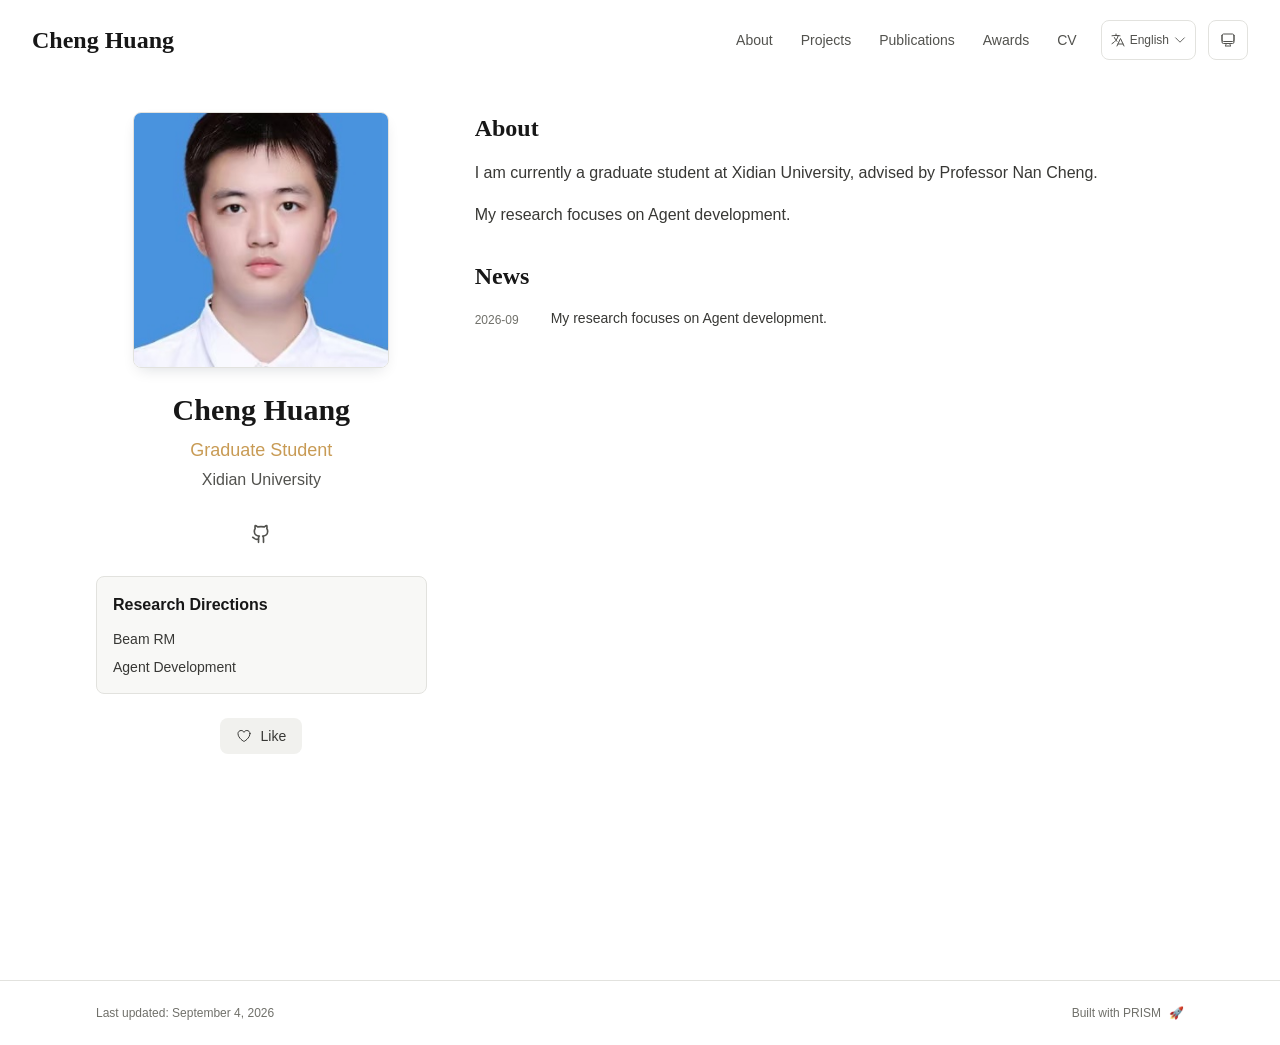
==== commit aeba10d9: "Apply black white and gold palette" ====
--- a/index.html
+++ b/index.html
@@ -1,4 +1,4 @@
-<!DOCTYPE html><html lang="zh" class="scroll-smooth"><head><meta charSet="utf-8"/><meta name="viewport" content="width=device-width, initial-scale=1"/><link rel="preload" as="image" href="/bio.jpg"/><link rel="stylesheet" href="/_next/static/css/b9fa457af0b30a89.css" data-precedence="next"/><link rel="preload" as="script" fetchPriority="low" href="/_next/static/chunks/webpack-af78f5c2c11af041.js"/><script src="/_next/static/chunks/4bd1b696-70b6d399998de86a.js" async=""></script><script src="/_next/static/chunks/684-5aaa8290a129f299.js" async=""></script><script src="/_next/static/chunks/main-app-87412dd35eee5a07.js" async=""></script><script src="/_next/static/chunks/461-a9a5d7b05a71d978.js" async=""></script><script src="/_next/static/chunks/874-6cc630662f3664af.js" async=""></script><script src="/_next/static/chunks/291-e39730cc9327e39b.js" async=""></script><script src="/_next/static/chunks/app/layout-c975e87fdcb6dda8.js" async=""></script><script src="/_next/static/chunks/178-595a94b9af1e67b5.js" async=""></script><script src="/_next/static/chunks/748-1e4be4d8848eb56c.js" async=""></script><script src="/_next/static/chunks/app/page-a4b8a186bb641726.js" async=""></script><link rel="icon" href="/favicon.svg" type="image/svg+xml"/><link rel="dns-prefetch" href="https://jialeliu.com"/><link rel="preconnect" href="https://jialeliu.com" crossorigin=""/><link rel="preload" as="font" type="font/woff2" href="https://jialeliu.com/fonts/georgiab.woff2" crossorigin=""/><script>
+<!DOCTYPE html><html lang="zh" class="scroll-smooth"><head><meta charSet="utf-8"/><meta name="viewport" content="width=device-width, initial-scale=1"/><link rel="preload" as="image" href="/bio.jpg"/><link rel="stylesheet" href="/_next/static/css/88eac5b93a1c9d5a.css" data-precedence="next"/><link rel="preload" as="script" fetchPriority="low" href="/_next/static/chunks/webpack-af78f5c2c11af041.js"/><script src="/_next/static/chunks/4bd1b696-70b6d399998de86a.js" async=""></script><script src="/_next/static/chunks/684-5aaa8290a129f299.js" async=""></script><script src="/_next/static/chunks/main-app-87412dd35eee5a07.js" async=""></script><script src="/_next/static/chunks/461-a9a5d7b05a71d978.js" async=""></script><script src="/_next/static/chunks/874-6cc630662f3664af.js" async=""></script><script src="/_next/static/chunks/291-e39730cc9327e39b.js" async=""></script><script src="/_next/static/chunks/app/layout-c975e87fdcb6dda8.js" async=""></script><script src="/_next/static/chunks/178-595a94b9af1e67b5.js" async=""></script><script src="/_next/static/chunks/748-1e4be4d8848eb56c.js" async=""></script><script src="/_next/static/chunks/app/page-a4b8a186bb641726.js" async=""></script><link rel="icon" href="/favicon.svg" type="image/svg+xml"/><link rel="dns-prefetch" href="https://jialeliu.com"/><link rel="preconnect" href="https://jialeliu.com" crossorigin=""/><link rel="preload" as="font" type="font/woff2" href="https://jialeliu.com/fonts/georgiab.woff2" crossorigin=""/><script>
               try {
                 const theme = localStorage.getItem('theme-storage');
                 const parsed = theme ? JSON.parse(theme) : null;
@@ -60,4 +60,4 @@
       root.setAttribute('data-locale', 'zh');
     }
   </script><title>Cheng Huang</title><meta name="description" content="Graduate student at Xidian University."/><meta name="author" content="Cheng Huang"/><meta name="keywords" content="Cheng Huang,PhD,Research,Xidian University"/><meta name="creator" content="Cheng Huang"/><meta name="publisher" content="Cheng Huang"/><meta property="og:title" content="Cheng Huang"/><meta property="og:description" content="Graduate student at Xidian University."/><meta property="og:site_name" content="Cheng Huang&#x27;s Academic Website"/><meta property="og:locale" content="zh_CN"/><meta property="og:type" content="website"/><meta name="twitter:card" content="summary"/><meta name="twitter:title" content="Cheng Huang"/><meta name="twitter:description" content="Graduate student at Xidian University."/><link rel="icon" href="/favicon.svg"/><script>document.querySelectorAll('body link[rel="icon"], body link[rel="apple-touch-icon"]').forEach(el => document.head.appendChild(el))</script><script src="/_next/static/chunks/polyfills-42372ed130431b0a.js" noModule=""></script></head><body class="font-sans antialiased"><div style="visibility:hidden"><nav class="fixed top-0 left-0 right-0 z-50" data-headlessui-state=""><div class="transition-all duration-300 ease-out bg-transparent" style="transform:translateY(-100px)"><div class="max-w-7xl mx-auto px-4 sm:px-6 lg:px-8"><div class="flex justify-between items-center h-16 lg:h-20"><div class="flex-shrink-0" tabindex="0"><a class="text-xl lg:text-2xl font-serif font-semibold text-primary hover:text-accent transition-colors duration-200" href="/">Cheng Huang</a></div><div class="hidden lg:block"><div class="ml-10 flex items-center space-x-3"><div class="relative flex items-baseline space-x-1"><a data-nav-href="/" class="relative px-3 py-2 text-sm font-medium rounded-lg transition-colors duration-150 text-primary" href="/">About</a><a data-nav-href="/projects" class="relative px-3 py-2 text-sm font-medium rounded-lg transition-colors duration-150 text-neutral-600" href="/projects/">Projects</a><a data-nav-href="/publications" class="relative px-3 py-2 text-sm font-medium rounded-lg transition-colors duration-150 text-neutral-600" href="/publications/">Publications</a><a data-nav-href="/awards" class="relative px-3 py-2 text-sm font-medium rounded-lg transition-colors duration-150 text-neutral-600" href="/awards/">Awards</a><a data-nav-href="/cv" class="relative px-3 py-2 text-sm font-medium rounded-lg transition-colors duration-150 text-neutral-600" href="/cv/">CV</a></div><div class="flex items-center justify-center w-14 h-10 rounded-lg border border-neutral-200 dark:border-[rgba(148,163,184,0.24)] bg-background dark:bg-neutral-800"><div class="w-6 h-4 rounded bg-neutral-300 animate-pulse"></div></div><div class="flex items-center justify-center w-10 h-10 rounded-lg border border-neutral-200 dark:border-[rgba(148,163,184,0.24)] bg-background dark:bg-neutral-800"><div class="w-4 h-4 rounded-full bg-neutral-300 animate-pulse"></div></div></div></div><div class="lg:hidden flex items-center space-x-2"><div class="flex items-center justify-center w-14 h-10 rounded-lg border border-neutral-200 dark:border-[rgba(148,163,184,0.24)] bg-background dark:bg-neutral-800"><div class="w-6 h-4 rounded bg-neutral-300 animate-pulse"></div></div><div class="flex items-center justify-center w-10 h-10 rounded-lg border border-neutral-200 dark:border-[rgba(148,163,184,0.24)] bg-background dark:bg-neutral-800"><div class="w-4 h-4 rounded-full bg-neutral-300 animate-pulse"></div></div><button class="inline-flex items-center justify-center p-2 rounded-md text-neutral-600 hover:text-primary hover:bg-neutral-100 dark:hover:bg-neutral-800 focus:outline-none focus:ring-2 focus:ring-inset focus:ring-accent transition-colors duration-200" id="headlessui-disclosure-button-«R7pdb»" type="button" aria-expanded="false" data-headlessui-state=""><span class="sr-only">Open main menu</span><div><svg xmlns="http://www.w3.org/2000/svg" fill="none" viewBox="0 0 24 24" stroke-width="1.5" stroke="currentColor" aria-hidden="true" data-slot="icon" class="block h-6 w-6"><path stroke-linecap="round" stroke-linejoin="round" d="M3.75 6.75h16.5M3.75 12h16.5m-16.5 5.25h16.5"></path></svg></div></button></div></div></div></div></nav><main class="min-h-screen pt-16 lg:pt-20"><div class="max-w-6xl mx-auto px-4 sm:px-6 lg:px-8 py-8 bg-background min-h-screen"><div class="grid grid-cols-1 lg:grid-cols-3 gap-12"><div class="lg:col-span-1"><div class="sticky top-8" style="opacity:0;transform:translateY(20px)"><div class="w-64 h-64 mx-auto mb-6 rounded-lg overflow-hidden border border-neutral-200 shadow-md transition-shadow duration-200 hover:shadow-lg"><img alt="Cheng Huang" width="256" height="256" decoding="async" data-nimg="1" class="w-full h-full object-cover object-[32%_center]" style="color:transparent" src="/bio.jpg"/></div><div class="text-center mb-6"><h1 class="text-3xl font-serif font-bold text-primary mb-2">Cheng Huang</h1><p class="text-lg text-accent font-medium mb-1">Graduate Student</p><p class="text-neutral-600 mb-2">Xidian University</p></div><div class="flex flex-wrap justify-center gap-3 sm:gap-4 mb-6 relative px-2"><a href="https://github.com/knee521" target="_blank" rel="noopener noreferrer" class="p-2 sm:p-2 text-neutral-600 dark:text-neutral-400 hover:text-accent transition-colors duration-200" aria-label="GitHub"><svg xmlns="http://www.w3.org/2000/svg" width="24" height="24" viewBox="0 0 24 24" fill="none" stroke="currentColor" stroke-width="2" stroke-linecap="round" stroke-linejoin="round" class="lucide lucide-github h-5 w-5" aria-hidden="true"><path d="M15 22v-4a4.8 4.8 0 0 0-1-3.5c3 0 6-2 6-5.5.08-1.25-.27-2.48-1-3.5.28-1.15.28-2.35 0-3.5 0 0-1 0-3 1.5-2.64-.5-5.36-.5-8 0C6 2 5 2 5 2c-.3 1.15-.3 2.35 0 3.5A5.403 5.403 0 0 0 4 9c0 3.5 3 5.5 6 5.5-.39.49-.68 1.05-.85 1.65-.17.6-.22 1.23-.15 1.85v4"></path><path d="M9 18c-4.51 2-5-2-7-2"></path></svg></a></div><div class="bg-neutral-50 dark:bg-neutral-800 rounded-lg border border-neutral-200 dark:border-neutral-700 p-4 mb-6 transition-colors duration-200 hover:border-accent/40"><h3 class="font-semibold text-primary mb-3">Research Directions</h3><div class="space-y-2 text-sm text-neutral-700 dark:text-neutral-500"><div>Beam RM</div><div>Agent Development</div></div></div><div class="flex justify-center"><div class="relative"><button class="flex items-center space-x-2 px-4 py-2 rounded-lg font-medium text-sm transition-all duration-200 bg-neutral-100 dark:bg-neutral-800 text-neutral-700 dark:text-neutral-500 hover:bg-red-50 dark:hover:bg-red-900/20 hover:text-red-600 dark:hover:text-red-400 cursor-pointer" tabindex="0"><svg xmlns="http://www.w3.org/2000/svg" fill="none" viewBox="0 0 24 24" stroke-width="1.5" stroke="currentColor" aria-hidden="true" data-slot="icon" class="h-4 w-4"><path stroke-linecap="round" stroke-linejoin="round" d="M21 8.25c0-2.485-2.099-4.5-4.688-4.5-1.935 0-3.597 1.126-4.312 2.733-.715-1.607-2.377-2.733-4.313-2.733C5.1 3.75 3 5.765 3 8.25c0 7.22 9 12 9 12s9-4.78 9-12Z"></path></svg><span>Like</span></button></div></div></div></div><div class="lg:col-span-2 space-y-8"><section id="about" class="scroll-mt-24 space-y-8"><section style="opacity:0;transform:translateY(20px)"><h2 class="text-2xl font-serif font-bold text-primary mb-4">About</h2><div class="text-neutral-700 dark:text-neutral-600 leading-relaxed"><p class="mb-4 last:mb-0">I am currently a graduate student at Xidian University, advised by Professor Nan Cheng.</p>
-<p class="mb-4 last:mb-0">My research focuses on Agent development.</p></div></section><section style="opacity:0;transform:translateY(20px)"><h2 class="text-2xl font-serif font-bold text-primary mb-4">News</h2><div class="space-y-3"><div class="flex items-start space-x-3"><span class="text-xs text-neutral-500 mt-1 w-16 flex-shrink-0">2026-09</span><p class="text-sm text-neutral-700">My research focuses on Agent development.</p></div></div></section></section></div></div></div><!--$--><!--/$--><!--$--><!--/$--></main><footer class="border-t border-neutral-200 bg-white dark:bg-neutral-900 dark:border-neutral-700/50"><div class="max-w-6xl mx-auto px-4 sm:px-6 lg:px-8 py-6"><div class="flex flex-col sm:flex-row justify-between items-center gap-2"><p class="text-xs text-neutral-500">Last updated<!-- -->: <!-- -->September 4, 2026</p><p class="text-xs text-neutral-500 flex items-center"><a href="https://github.com/xyjoey/PRISM" target="_blank" rel="noopener noreferrer">Built with PRISM</a><span class="ml-2">🚀</span></p></div></div></footer></div><script src="/_next/static/chunks/webpack-af78f5c2c11af041.js" async=""></script><script>(self.__next_f=self.__next_f||[]).push([0])</script><script>self.__next_f.push([1,"1:\"$Sreact.fragment\"\n3:I[3719,[\"461\",\"static/chunks/461-a9a5d7b05a71d978.js\",\"874\",\"static/chunks/874-6cc630662f3664af.js\",\"291\",\"static/chunks/291-e39730cc9327e39b.js\",\"177\",\"static/chunks/app/layout-c975e87fdcb6dda8.js\"],\"ThemeProvider\"]\n4:I[310,[\"461\",\"static/chunks/461-a9a5d7b05a71d978.js\",\"874\",\"static/chunks/874-6cc630662f3664af.js\",\"291\",\"static/chunks/291-e39730cc9327e39b.js\",\"177\",\"static/chunks/app/layout-c975e87fdcb6dda8.js\"],\"LocaleProvider\"]\n5:I[4574,[\"461\",\"static/chunks/461-a9a5d7b05a71d978.js\",\"874\",\"static/chunks/874-6cc630662f3664af.js\",\"291\",\"static/chunks/291-e39730cc9327e39b.js\",\"177\",\"static/chunks/app/layout-c975e87fdcb6dda8.js\"],\"default\"]\n6:I[7555,[],\"\"]\n7:I[1295,[],\"\"]\n8:I[2548,[\"461\",\"static/chunks/461-a9a5d7b05a71d978.js\",\"874\",\"static/chunks/874-6cc630662f3664af.js\",\"291\",\"static/chunks/291-e39730cc9327e39b.js\",\"177\",\"static/chunks/app/layout-c975e87fdcb6dda8.js\"],\"default\"]\n9:I[6613,[\"461\",\"static/chunks/461-a9a5d7b05a71d978.js\",\"178\",\"static/chunks/178-595a94b9af1e67b5.js\",\"874\",\"static/chunks/874-6cc630662f3664af.js\",\"748\",\"static/chunks/748-1e4be4d8848eb56c.js\",\"974\",\"static/chunks/app/page-a4b8a186bb641726.js\"],\"default\"]\na:I[9665,[],\"MetadataBoundary\"]\nc:I[9665,[],\"OutletBoundary\"]\nf:I[4911,[],\"AsyncMetadataOutlet\"]\n11:I[9665,[],\"ViewportBoundary\"]\n13:I[6614,[],\"\"]\n:HL[\"/_next/static/css/b9fa457af0b30a89.css\",\"style\"]\n2:T5d7,\n    try {\n      const cfg = {\"enabled\":true,\"locales\":[\"zh\",\"en\"],\"defaultLocale\":\"zh\",\"mode\":\"auto\",\"fixedLocale\":\"zh\",\"persist\":true,\"switcher\":true,\"labels\":{\"zh\":\"中文\",\"en\":\"English\"}};\n      const storageKey = 'locale-storage';\n      const normalize = (value) =\u003e typeof value === 'string' ? value.trim().replace('_', '-').toLowerCase() : '';\n      const matchLocale = (candidate) =\u003e {\n        const normalized = normalize(candidate);\n        if (!normalized) return null;\n        if (cfg.locales.includes(normalized)) return normalized;\n        const language = normalized.split('-')[0];\n        if (cfg.locales.includes(language)) return language;\n        "])</script><script>self.__next_f.push([1,"return null;\n      };\n\n      let resolved = null;\n\n      if (!cfg.enabled) {\n        resolved = cfg.defaultLocale;\n      } else if (cfg.persist) {\n        resolved = matchLocale(localStorage.getItem(storageKey));\n      }\n\n      if (!resolved) {\n        if (cfg.mode === 'fixed') {\n          resolved = cfg.fixedLocale;\n        } else {\n          resolved = matchLocale(navigator.language);\n        }\n      }\n\n      if (!resolved) {\n        resolved = cfg.defaultLocale;\n      }\n\n      const root = document.documentElement;\n      root.lang = resolved;\n      root.setAttribute('data-locale', resolved);\n\n      if (cfg.persist) {\n        localStorage.setItem(storageKey, resolved);\n      }\n    } catch (e) {\n      const root = document.documentElement;\n      root.lang = 'zh';\n      root.setAttribute('data-locale', 'zh');\n    }\n  "])</script><script>self.__next_f.push([1,"0:{\"P\":null,\"b\":\"1xLhlkHq4us3_YZb9CUJS\",\"p\":\"\",\"c\":[\"\",\"\"],\"i\":false,\"f\":[[[\"\",{\"children\":[\"__PAGE__\",{}]},\"$undefined\",\"$undefined\",true],[\"\",[\"$\",\"$1\",\"c\",{\"children\":[[[\"$\",\"link\",\"0\",{\"rel\":\"stylesheet\",\"href\":\"/_next/static/css/b9fa457af0b30a89.css\",\"precedence\":\"next\",\"crossOrigin\":\"$undefined\",\"nonce\":\"$undefined\"}]],[\"$\",\"html\",null,{\"lang\":\"zh\",\"className\":\"scroll-smooth\",\"suppressHydrationWarning\":true,\"children\":[[\"$\",\"head\",null,{\"children\":[[\"$\",\"link\",null,{\"rel\":\"icon\",\"href\":\"/favicon.svg\",\"type\":\"image/svg+xml\"}],[\"$\",\"link\",null,{\"rel\":\"dns-prefetch\",\"href\":\"https://jialeliu.com\"}],[\"$\",\"link\",null,{\"rel\":\"preconnect\",\"href\":\"https://jialeliu.com\",\"crossOrigin\":\"\"}],[\"$\",\"link\",null,{\"rel\":\"preload\",\"as\":\"font\",\"type\":\"font/woff2\",\"href\":\"https://jialeliu.com/fonts/georgiab.woff2\",\"crossOrigin\":\"\"}],[\"$\",\"script\",null,{\"dangerouslySetInnerHTML\":{\"__html\":\"\\n              try {\\n                const theme = localStorage.getItem('theme-storage');\\n                const parsed = theme ? JSON.parse(theme) : null;\\n                const setting = parsed?.state?.theme || 'system';\\n                const prefersDark = typeof window !== 'undefined' \u0026\u0026 window.matchMedia \u0026\u0026 window.matchMedia('(prefers-color-scheme: dark)').matches;\\n                const effective = setting === 'dark' ? 'dark' : (setting === 'light' ? 'light' : (prefersDark ? 'dark' : 'light'));\\n                var root = document.documentElement;\\n                root.classList.add(effective);\\n                root.setAttribute('data-theme', effective);\\n              } catch (e) {\\n                var root = document.documentElement;\\n                root.classList.add('light');\\n                root.setAttribute('data-theme', 'light');\\n              }\\n            \"}}],[\"$\",\"script\",null,{\"dangerouslySetInnerHTML\":{\"__html\":\"$2\"}}]]}],[\"$\",\"body\",null,{\"className\":\"font-sans antialiased\",\"children\":[\"$\",\"$L3\",null,{\"children\":[\"$\",\"$L4\",null,{\"config\":{\"enabled\":true,\"locales\":[\"zh\",\"en\"],\"defaultLocale\":\"zh\",\"mode\":\"auto\",\"fixedLocale\":\"zh\",\"persist\":true,\"switcher\":true,\"labels\":{\"zh\":\"中文\",\"en\":\"English\"}},\"children\":[[\"$\",\"$L5\",null,{\"items\":[{\"title\":\"About\",\"type\":\"page\",\"target\":\"about\",\"href\":\"/\"},{\"title\":\"Projects\",\"type\":\"page\",\"target\":\"projects\",\"href\":\"/projects\"},{\"title\":\"Publications\",\"type\":\"page\",\"target\":\"publications\",\"href\":\"/publications\"},{\"title\":\"Awards\",\"type\":\"page\",\"target\":\"awards\",\"href\":\"/awards\"},{\"title\":\"CV\",\"type\":\"page\",\"target\":\"cv\",\"href\":\"/cv\"}],\"siteTitle\":\"Cheng Huang\",\"enableOnePageMode\":false,\"i18n\":\"$0:f:0:1:1:props:children:1:props:children:1:props:children:props:children:props:config\",\"itemsByLocale\":{\"zh\":[{\"title\":\"关于我\",\"type\":\"page\",\"target\":\"about\",\"href\":\"/\"},{\"title\":\"项目\",\"type\":\"page\",\"target\":\"projects\",\"href\":\"/projects\"},{\"title\":\"论文\",\"type\":\"page\",\"target\":\"publications\",\"href\":\"/publications\"},{\"title\":\"奖项\",\"type\":\"page\",\"target\":\"awards\",\"href\":\"/awards\"},{\"title\":\"简历\",\"type\":\"page\",\"target\":\"cv\",\"href\":\"/cv\"}],\"en\":[{\"title\":\"About\",\"type\":\"page\",\"target\":\"about\",\"href\":\"/\"},{\"title\":\"Projects\",\"type\":\"page\",\"target\":\"projects\",\"href\":\"/projects\"},{\"title\":\"Publications\",\"type\":\"page\",\"target\":\"publications\",\"href\":\"/publications\"},{\"title\":\"Awards\",\"type\":\"page\",\"target\":\"awards\",\"href\":\"/awards\"},{\"title\":\"CV\",\"type\":\"page\",\"target\":\"cv\",\"href\":\"/cv\"}]},\"siteTitleByLocale\":{\"zh\":\"黄成\",\"en\":\"Cheng Huang\"}}],[\"$\",\"main\",null,{\"className\":\"min-h-screen pt-16 lg:pt-20\",\"children\":[\"$\",\"$L6\",null,{\"parallelRouterKey\":\"children\",\"error\":\"$undefined\",\"errorStyles\":\"$undefined\",\"errorScripts\":\"$undefined\",\"template\":[\"$\",\"$L7\",null,{}],\"templateStyles\":\"$undefined\",\"templateScripts\":\"$undefined\",\"notFound\":[[[\"$\",\"title\",null,{\"children\":\"404: This page could not be found.\"}],[\"$\",\"div\",null,{\"style\":{\"fontFamily\":\"system-ui,\\\"Segoe UI\\\",Roboto,Helvetica,Arial,sans-serif,\\\"Apple Color Emoji\\\",\\\"Segoe UI Emoji\\\"\",\"height\":\"100vh\",\"textAlign\":\"center\",\"display\":\"flex\",\"flexDirection\":\"column\",\"alignItems\":\"center\",\"justifyContent\":\"center\"},\"children\":[\"$\",\"div\",null,{\"children\":[[\"$\",\"style\",null,{\"dangerouslySetInnerHTML\":{\"__html\":\"body{color:#000;background:#fff;margin:0}.next-error-h1{border-right:1px solid rgba(0,0,0,.3)}@media (prefers-color-scheme:dark){body{color:#fff;background:#000}.next-error-h1{border-right:1px solid rgba(255,255,255,.3)}}\"}}],[\"$\",\"h1\",null,{\"className\":\"next-error-h1\",\"style\":{\"display\":\"inline-block\",\"margin\":\"0 20px 0 0\",\"padding\":\"0 23px 0 0\",\"fontSize\":24,\"fontWeight\":500,\"verticalAlign\":\"top\",\"lineHeight\":\"49px\"},\"children\":404}],[\"$\",\"div\",null,{\"style\":{\"display\":\"inline-block\"},\"children\":[\"$\",\"h2\",null,{\"style\":{\"fontSize\":14,\"fontWeight\":400,\"lineHeight\":\"49px\",\"margin\":0},\"children\":\"This page could not be found.\"}]}]]}]}]],[]],\"forbidden\":\"$undefined\",\"unauthorized\":\"$undefined\"}]}],[\"$\",\"$L8\",null,{\"lastUpdated\":\"September 4, 2026\",\"lastUpdatedByLocale\":{\"zh\":\"2026年9月4日\",\"en\":\"September 4, 2026\"},\"defaultLocale\":\"zh\"}]]}]}]}]]}]]}],{\"children\":[\"__PAGE__\",[\"$\",\"$1\",\"c\",{\"children\":[[\"$\",\"$L9\",null,{\"dataByLocale\":{\"zh\":{\"author\":{\"name\":\"黄成\",\"title\":\"研究生\",\"institution\":\"西安电子科技大学\",\"avatar\":\"/bio.jpg\"},\"social\":{\"github\":\"https://github.com/knee521\"},\"features\":{\"enable_likes\":true,\"enable_one_page_mode\":false},\"enableOnePageMode\":false,\"researchInterests\":[\"Beam RM\",\"Agent 开发\"],\"pagesToShow\":[{\"type\":\"about\",\"id\":\"about\",\"sections\":[{\"id\":\"about\",\"type\":\"markdown\",\"source\":\"bio.md\",\"title\":\"关于我\",\"content\":\"我目前是西安电子科技大学研究生，导师是承楠教授。\\n\\n我的研究方向是 Agent 开发。\\n\"},{\"id\":\"news\",\"type\":\"list\",\"title\":\"动态\",\"source\":\"news.toml\",\"items\":[{\"date\":\"2026-09\",\"content\":\"我的研究方向是 Agent 开发。\"}]}]}]},\"en\":{\"author\":{\"name\":\"Cheng Huang\",\"title\":\"Graduate Student\",\"institution\":\"Xidian University\",\"avatar\":\"/bio.jpg\"},\"social\":{\"github\":\"https://github.com/knee521\"},\"features\":{\"enable_likes\":true,\"enable_one_page_mode\":false},\"enableOnePageMode\":false,\"researchInterests\":[\"Beam RM\",\"Agent Development\"],\"pagesToShow\":[{\"type\":\"about\",\"id\":\"about\",\"sections\":[{\"id\":\"about\",\"type\":\"markdown\",\"source\":\"bio.md\",\"title\":\"About\",\"content\":\"I am currently a graduate student at Xidian University, advised by Professor Nan Cheng.\\n\\nMy research focuses on Agent development.\\n\"},{\"id\":\"news\",\"type\":\"list\",\"title\":\"News\",\"source\":\"news.toml\",\"items\":[{\"date\":\"2026-09\",\"content\":\"My research focuses on Agent development.\"}]}]}]}},\"defaultLocale\":\"zh\"}],[\"$\",\"$La\",null,{\"children\":\"$Lb\"}],null,[\"$\",\"$Lc\",null,{\"children\":[\"$Ld\",\"$Le\",[\"$\",\"$Lf\",null,{\"promise\":\"$@10\"}]]}]]}],{},null,false]},null,false],[\"$\",\"$1\",\"h\",{\"children\":[null,[\"$\",\"$1\",\"S5M-3YRFWIPQrPk1JbIsB\",{\"children\":[[\"$\",\"$L11\",null,{\"children\":\"$L12\"}],null]}],null]}],false]],\"m\":\"$undefined\",\"G\":[\"$13\",\"$undefined\"],\"s\":false,\"S\":true}\n"])</script><script>self.__next_f.push([1,"14:\"$Sreact.suspense\"\n15:I[4911,[],\"AsyncMetadata\"]\nb:[\"$\",\"$14\",null,{\"fallback\":null,\"children\":[\"$\",\"$L15\",null,{\"promise\":\"$@16\"}]}]\n"])</script><script>self.__next_f.push([1,"e:null\n"])</script><script>self.__next_f.push([1,"12:[[\"$\",\"meta\",\"0\",{\"charSet\":\"utf-8\"}],[\"$\",\"meta\",\"1\",{\"name\":\"viewport\",\"content\":\"width=device-width, initial-scale=1\"}]]\nd:null\n"])</script><script>self.__next_f.push([1,"16:{\"metadata\":[[\"$\",\"title\",\"0\",{\"children\":\"Cheng Huang\"}],[\"$\",\"meta\",\"1\",{\"name\":\"description\",\"content\":\"Graduate student at Xidian University.\"}],[\"$\",\"meta\",\"2\",{\"name\":\"author\",\"content\":\"Cheng Huang\"}],[\"$\",\"meta\",\"3\",{\"name\":\"keywords\",\"content\":\"Cheng Huang,PhD,Research,Xidian University\"}],[\"$\",\"meta\",\"4\",{\"name\":\"creator\",\"content\":\"Cheng Huang\"}],[\"$\",\"meta\",\"5\",{\"name\":\"publisher\",\"content\":\"Cheng Huang\"}],[\"$\",\"meta\",\"6\",{\"property\":\"og:title\",\"content\":\"Cheng Huang\"}],[\"$\",\"meta\",\"7\",{\"property\":\"og:description\",\"content\":\"Graduate student at Xidian University.\"}],[\"$\",\"meta\",\"8\",{\"property\":\"og:site_name\",\"content\":\"Cheng Huang's Academic Website\"}],[\"$\",\"meta\",\"9\",{\"property\":\"og:locale\",\"content\":\"zh_CN\"}],[\"$\",\"meta\",\"10\",{\"property\":\"og:type\",\"content\":\"website\"}],[\"$\",\"meta\",\"11\",{\"name\":\"twitter:card\",\"content\":\"summary\"}],[\"$\",\"meta\",\"12\",{\"name\":\"twitter:title\",\"content\":\"Cheng Huang\"}],[\"$\",\"meta\",\"13\",{\"name\":\"twitter:description\",\"content\":\"Graduate student at Xidian University.\"}],[\"$\",\"link\",\"14\",{\"rel\":\"icon\",\"href\":\"/favicon.svg\"}]],\"error\":null,\"digest\":\"$undefined\"}\n10:{\"metadata\":\"$16:metadata\",\"error\":null,\"digest\":\"$undefined\"}\n"])</script></body></html>+<p class="mb-4 last:mb-0">My research focuses on Agent development.</p></div></section><section style="opacity:0;transform:translateY(20px)"><h2 class="text-2xl font-serif font-bold text-primary mb-4">News</h2><div class="space-y-3"><div class="flex items-start space-x-3"><span class="text-xs text-neutral-500 mt-1 w-16 flex-shrink-0">2026-09</span><p class="text-sm text-neutral-700">My research focuses on Agent development.</p></div></div></section></section></div></div></div><!--$--><!--/$--><!--$--><!--/$--></main><footer class="border-t border-neutral-200 bg-white dark:bg-neutral-900 dark:border-neutral-700/50"><div class="max-w-6xl mx-auto px-4 sm:px-6 lg:px-8 py-6"><div class="flex flex-col sm:flex-row justify-between items-center gap-2"><p class="text-xs text-neutral-500">Last updated<!-- -->: <!-- -->September 4, 2026</p><p class="text-xs text-neutral-500 flex items-center"><a href="https://github.com/xyjoey/PRISM" target="_blank" rel="noopener noreferrer">Built with PRISM</a><span class="ml-2">🚀</span></p></div></div></footer></div><script src="/_next/static/chunks/webpack-af78f5c2c11af041.js" async=""></script><script>(self.__next_f=self.__next_f||[]).push([0])</script><script>self.__next_f.push([1,"1:\"$Sreact.fragment\"\n3:I[3719,[\"461\",\"static/chunks/461-a9a5d7b05a71d978.js\",\"874\",\"static/chunks/874-6cc630662f3664af.js\",\"291\",\"static/chunks/291-e39730cc9327e39b.js\",\"177\",\"static/chunks/app/layout-c975e87fdcb6dda8.js\"],\"ThemeProvider\"]\n4:I[310,[\"461\",\"static/chunks/461-a9a5d7b05a71d978.js\",\"874\",\"static/chunks/874-6cc630662f3664af.js\",\"291\",\"static/chunks/291-e39730cc9327e39b.js\",\"177\",\"static/chunks/app/layout-c975e87fdcb6dda8.js\"],\"LocaleProvider\"]\n5:I[4574,[\"461\",\"static/chunks/461-a9a5d7b05a71d978.js\",\"874\",\"static/chunks/874-6cc630662f3664af.js\",\"291\",\"static/chunks/291-e39730cc9327e39b.js\",\"177\",\"static/chunks/app/layout-c975e87fdcb6dda8.js\"],\"default\"]\n6:I[7555,[],\"\"]\n7:I[1295,[],\"\"]\n8:I[2548,[\"461\",\"static/chunks/461-a9a5d7b05a71d978.js\",\"874\",\"static/chunks/874-6cc630662f3664af.js\",\"291\",\"static/chunks/291-e39730cc9327e39b.js\",\"177\",\"static/chunks/app/layout-c975e87fdcb6dda8.js\"],\"default\"]\n9:I[6613,[\"461\",\"static/chunks/461-a9a5d7b05a71d978.js\",\"178\",\"static/chunks/178-595a94b9af1e67b5.js\",\"874\",\"static/chunks/874-6cc630662f3664af.js\",\"748\",\"static/chunks/748-1e4be4d8848eb56c.js\",\"974\",\"static/chunks/app/page-a4b8a186bb641726.js\"],\"default\"]\na:I[9665,[],\"MetadataBoundary\"]\nc:I[9665,[],\"OutletBoundary\"]\nf:I[4911,[],\"AsyncMetadataOutlet\"]\n11:I[9665,[],\"ViewportBoundary\"]\n13:I[6614,[],\"\"]\n:HL[\"/_next/static/css/88eac5b93a1c9d5a.css\",\"style\"]\n2:T5d7,\n    try {\n      const cfg = {\"enabled\":true,\"locales\":[\"zh\",\"en\"],\"defaultLocale\":\"zh\",\"mode\":\"auto\",\"fixedLocale\":\"zh\",\"persist\":true,\"switcher\":true,\"labels\":{\"zh\":\"中文\",\"en\":\"English\"}};\n      const storageKey = 'locale-storage';\n      const normalize = (value) =\u003e typeof value === 'string' ? value.trim().replace('_', '-').toLowerCase() : '';\n      const matchLocale = (candidate) =\u003e {\n        const normalized = normalize(candidate);\n        if (!normalized) return null;\n        if (cfg.locales.includes(normalized)) return normalized;\n        const language = normalized.split('-')[0];\n        if (cfg.locales.includes(language)) return language;\n        "])</script><script>self.__next_f.push([1,"return null;\n      };\n\n      let resolved = null;\n\n      if (!cfg.enabled) {\n        resolved = cfg.defaultLocale;\n      } else if (cfg.persist) {\n        resolved = matchLocale(localStorage.getItem(storageKey));\n      }\n\n      if (!resolved) {\n        if (cfg.mode === 'fixed') {\n          resolved = cfg.fixedLocale;\n        } else {\n          resolved = matchLocale(navigator.language);\n        }\n      }\n\n      if (!resolved) {\n        resolved = cfg.defaultLocale;\n      }\n\n      const root = document.documentElement;\n      root.lang = resolved;\n      root.setAttribute('data-locale', resolved);\n\n      if (cfg.persist) {\n        localStorage.setItem(storageKey, resolved);\n      }\n    } catch (e) {\n      const root = document.documentElement;\n      root.lang = 'zh';\n      root.setAttribute('data-locale', 'zh');\n    }\n  "])</script><script>self.__next_f.push([1,"0:{\"P\":null,\"b\":\"1o1cdIsKBDdQwz729QWXp\",\"p\":\"\",\"c\":[\"\",\"\"],\"i\":false,\"f\":[[[\"\",{\"children\":[\"__PAGE__\",{}]},\"$undefined\",\"$undefined\",true],[\"\",[\"$\",\"$1\",\"c\",{\"children\":[[[\"$\",\"link\",\"0\",{\"rel\":\"stylesheet\",\"href\":\"/_next/static/css/88eac5b93a1c9d5a.css\",\"precedence\":\"next\",\"crossOrigin\":\"$undefined\",\"nonce\":\"$undefined\"}]],[\"$\",\"html\",null,{\"lang\":\"zh\",\"className\":\"scroll-smooth\",\"suppressHydrationWarning\":true,\"children\":[[\"$\",\"head\",null,{\"children\":[[\"$\",\"link\",null,{\"rel\":\"icon\",\"href\":\"/favicon.svg\",\"type\":\"image/svg+xml\"}],[\"$\",\"link\",null,{\"rel\":\"dns-prefetch\",\"href\":\"https://jialeliu.com\"}],[\"$\",\"link\",null,{\"rel\":\"preconnect\",\"href\":\"https://jialeliu.com\",\"crossOrigin\":\"\"}],[\"$\",\"link\",null,{\"rel\":\"preload\",\"as\":\"font\",\"type\":\"font/woff2\",\"href\":\"https://jialeliu.com/fonts/georgiab.woff2\",\"crossOrigin\":\"\"}],[\"$\",\"script\",null,{\"dangerouslySetInnerHTML\":{\"__html\":\"\\n              try {\\n                const theme = localStorage.getItem('theme-storage');\\n                const parsed = theme ? JSON.parse(theme) : null;\\n                const setting = parsed?.state?.theme || 'system';\\n                const prefersDark = typeof window !== 'undefined' \u0026\u0026 window.matchMedia \u0026\u0026 window.matchMedia('(prefers-color-scheme: dark)').matches;\\n                const effective = setting === 'dark' ? 'dark' : (setting === 'light' ? 'light' : (prefersDark ? 'dark' : 'light'));\\n                var root = document.documentElement;\\n                root.classList.add(effective);\\n                root.setAttribute('data-theme', effective);\\n              } catch (e) {\\n                var root = document.documentElement;\\n                root.classList.add('light');\\n                root.setAttribute('data-theme', 'light');\\n              }\\n            \"}}],[\"$\",\"script\",null,{\"dangerouslySetInnerHTML\":{\"__html\":\"$2\"}}]]}],[\"$\",\"body\",null,{\"className\":\"font-sans antialiased\",\"children\":[\"$\",\"$L3\",null,{\"children\":[\"$\",\"$L4\",null,{\"config\":{\"enabled\":true,\"locales\":[\"zh\",\"en\"],\"defaultLocale\":\"zh\",\"mode\":\"auto\",\"fixedLocale\":\"zh\",\"persist\":true,\"switcher\":true,\"labels\":{\"zh\":\"中文\",\"en\":\"English\"}},\"children\":[[\"$\",\"$L5\",null,{\"items\":[{\"title\":\"About\",\"type\":\"page\",\"target\":\"about\",\"href\":\"/\"},{\"title\":\"Projects\",\"type\":\"page\",\"target\":\"projects\",\"href\":\"/projects\"},{\"title\":\"Publications\",\"type\":\"page\",\"target\":\"publications\",\"href\":\"/publications\"},{\"title\":\"Awards\",\"type\":\"page\",\"target\":\"awards\",\"href\":\"/awards\"},{\"title\":\"CV\",\"type\":\"page\",\"target\":\"cv\",\"href\":\"/cv\"}],\"siteTitle\":\"Cheng Huang\",\"enableOnePageMode\":false,\"i18n\":\"$0:f:0:1:1:props:children:1:props:children:1:props:children:props:children:props:config\",\"itemsByLocale\":{\"zh\":[{\"title\":\"关于我\",\"type\":\"page\",\"target\":\"about\",\"href\":\"/\"},{\"title\":\"项目\",\"type\":\"page\",\"target\":\"projects\",\"href\":\"/projects\"},{\"title\":\"论文\",\"type\":\"page\",\"target\":\"publications\",\"href\":\"/publications\"},{\"title\":\"奖项\",\"type\":\"page\",\"target\":\"awards\",\"href\":\"/awards\"},{\"title\":\"简历\",\"type\":\"page\",\"target\":\"cv\",\"href\":\"/cv\"}],\"en\":[{\"title\":\"About\",\"type\":\"page\",\"target\":\"about\",\"href\":\"/\"},{\"title\":\"Projects\",\"type\":\"page\",\"target\":\"projects\",\"href\":\"/projects\"},{\"title\":\"Publications\",\"type\":\"page\",\"target\":\"publications\",\"href\":\"/publications\"},{\"title\":\"Awards\",\"type\":\"page\",\"target\":\"awards\",\"href\":\"/awards\"},{\"title\":\"CV\",\"type\":\"page\",\"target\":\"cv\",\"href\":\"/cv\"}]},\"siteTitleByLocale\":{\"zh\":\"黄成\",\"en\":\"Cheng Huang\"}}],[\"$\",\"main\",null,{\"className\":\"min-h-screen pt-16 lg:pt-20\",\"children\":[\"$\",\"$L6\",null,{\"parallelRouterKey\":\"children\",\"error\":\"$undefined\",\"errorStyles\":\"$undefined\",\"errorScripts\":\"$undefined\",\"template\":[\"$\",\"$L7\",null,{}],\"templateStyles\":\"$undefined\",\"templateScripts\":\"$undefined\",\"notFound\":[[[\"$\",\"title\",null,{\"children\":\"404: This page could not be found.\"}],[\"$\",\"div\",null,{\"style\":{\"fontFamily\":\"system-ui,\\\"Segoe UI\\\",Roboto,Helvetica,Arial,sans-serif,\\\"Apple Color Emoji\\\",\\\"Segoe UI Emoji\\\"\",\"height\":\"100vh\",\"textAlign\":\"center\",\"display\":\"flex\",\"flexDirection\":\"column\",\"alignItems\":\"center\",\"justifyContent\":\"center\"},\"children\":[\"$\",\"div\",null,{\"children\":[[\"$\",\"style\",null,{\"dangerouslySetInnerHTML\":{\"__html\":\"body{color:#000;background:#fff;margin:0}.next-error-h1{border-right:1px solid rgba(0,0,0,.3)}@media (prefers-color-scheme:dark){body{color:#fff;background:#000}.next-error-h1{border-right:1px solid rgba(255,255,255,.3)}}\"}}],[\"$\",\"h1\",null,{\"className\":\"next-error-h1\",\"style\":{\"display\":\"inline-block\",\"margin\":\"0 20px 0 0\",\"padding\":\"0 23px 0 0\",\"fontSize\":24,\"fontWeight\":500,\"verticalAlign\":\"top\",\"lineHeight\":\"49px\"},\"children\":404}],[\"$\",\"div\",null,{\"style\":{\"display\":\"inline-block\"},\"children\":[\"$\",\"h2\",null,{\"style\":{\"fontSize\":14,\"fontWeight\":400,\"lineHeight\":\"49px\",\"margin\":0},\"children\":\"This page could not be found.\"}]}]]}]}]],[]],\"forbidden\":\"$undefined\",\"unauthorized\":\"$undefined\"}]}],[\"$\",\"$L8\",null,{\"lastUpdated\":\"September 4, 2026\",\"lastUpdatedByLocale\":{\"zh\":\"2026年9月4日\",\"en\":\"September 4, 2026\"},\"defaultLocale\":\"zh\"}]]}]}]}]]}]]}],{\"children\":[\"__PAGE__\",[\"$\",\"$1\",\"c\",{\"children\":[[\"$\",\"$L9\",null,{\"dataByLocale\":{\"zh\":{\"author\":{\"name\":\"黄成\",\"title\":\"研究生\",\"institution\":\"西安电子科技大学\",\"avatar\":\"/bio.jpg\"},\"social\":{\"github\":\"https://github.com/knee521\"},\"features\":{\"enable_likes\":true,\"enable_one_page_mode\":false},\"enableOnePageMode\":false,\"researchInterests\":[\"Beam RM\",\"Agent 开发\"],\"pagesToShow\":[{\"type\":\"about\",\"id\":\"about\",\"sections\":[{\"id\":\"about\",\"type\":\"markdown\",\"source\":\"bio.md\",\"title\":\"关于我\",\"content\":\"我目前是西安电子科技大学研究生，导师是承楠教授。\\n\\n我的研究方向是 Agent 开发。\\n\"},{\"id\":\"news\",\"type\":\"list\",\"title\":\"动态\",\"source\":\"news.toml\",\"items\":[{\"date\":\"2026-09\",\"content\":\"我的研究方向是 Agent 开发。\"}]}]}]},\"en\":{\"author\":{\"name\":\"Cheng Huang\",\"title\":\"Graduate Student\",\"institution\":\"Xidian University\",\"avatar\":\"/bio.jpg\"},\"social\":{\"github\":\"https://github.com/knee521\"},\"features\":{\"enable_likes\":true,\"enable_one_page_mode\":false},\"enableOnePageMode\":false,\"researchInterests\":[\"Beam RM\",\"Agent Development\"],\"pagesToShow\":[{\"type\":\"about\",\"id\":\"about\",\"sections\":[{\"id\":\"about\",\"type\":\"markdown\",\"source\":\"bio.md\",\"title\":\"About\",\"content\":\"I am currently a graduate student at Xidian University, advised by Professor Nan Cheng.\\n\\nMy research focuses on Agent development.\\n\"},{\"id\":\"news\",\"type\":\"list\",\"title\":\"News\",\"source\":\"news.toml\",\"items\":[{\"date\":\"2026-09\",\"content\":\"My research focuses on Agent development.\"}]}]}]}},\"defaultLocale\":\"zh\"}],[\"$\",\"$La\",null,{\"children\":\"$Lb\"}],null,[\"$\",\"$Lc\",null,{\"children\":[\"$Ld\",\"$Le\",[\"$\",\"$Lf\",null,{\"promise\":\"$@10\"}]]}]]}],{},null,false]},null,false],[\"$\",\"$1\",\"h\",{\"children\":[null,[\"$\",\"$1\",\"FnDlUatOFqf1E9Be8Xkdt\",{\"children\":[[\"$\",\"$L11\",null,{\"children\":\"$L12\"}],null]}],null]}],false]],\"m\":\"$undefined\",\"G\":[\"$13\",\"$undefined\"],\"s\":false,\"S\":true}\n"])</script><script>self.__next_f.push([1,"14:\"$Sreact.suspense\"\n15:I[4911,[],\"AsyncMetadata\"]\nb:[\"$\",\"$14\",null,{\"fallback\":null,\"children\":[\"$\",\"$L15\",null,{\"promise\":\"$@16\"}]}]\n"])</script><script>self.__next_f.push([1,"e:null\n"])</script><script>self.__next_f.push([1,"12:[[\"$\",\"meta\",\"0\",{\"charSet\":\"utf-8\"}],[\"$\",\"meta\",\"1\",{\"name\":\"viewport\",\"content\":\"width=device-width, initial-scale=1\"}]]\nd:null\n"])</script><script>self.__next_f.push([1,"16:{\"metadata\":[[\"$\",\"title\",\"0\",{\"children\":\"Cheng Huang\"}],[\"$\",\"meta\",\"1\",{\"name\":\"description\",\"content\":\"Graduate student at Xidian University.\"}],[\"$\",\"meta\",\"2\",{\"name\":\"author\",\"content\":\"Cheng Huang\"}],[\"$\",\"meta\",\"3\",{\"name\":\"keywords\",\"content\":\"Cheng Huang,PhD,Research,Xidian University\"}],[\"$\",\"meta\",\"4\",{\"name\":\"creator\",\"content\":\"Cheng Huang\"}],[\"$\",\"meta\",\"5\",{\"name\":\"publisher\",\"content\":\"Cheng Huang\"}],[\"$\",\"meta\",\"6\",{\"property\":\"og:title\",\"content\":\"Cheng Huang\"}],[\"$\",\"meta\",\"7\",{\"property\":\"og:description\",\"content\":\"Graduate student at Xidian University.\"}],[\"$\",\"meta\",\"8\",{\"property\":\"og:site_name\",\"content\":\"Cheng Huang's Academic Website\"}],[\"$\",\"meta\",\"9\",{\"property\":\"og:locale\",\"content\":\"zh_CN\"}],[\"$\",\"meta\",\"10\",{\"property\":\"og:type\",\"content\":\"website\"}],[\"$\",\"meta\",\"11\",{\"name\":\"twitter:card\",\"content\":\"summary\"}],[\"$\",\"meta\",\"12\",{\"name\":\"twitter:title\",\"content\":\"Cheng Huang\"}],[\"$\",\"meta\",\"13\",{\"name\":\"twitter:description\",\"content\":\"Graduate student at Xidian University.\"}],[\"$\",\"link\",\"14\",{\"rel\":\"icon\",\"href\":\"/favicon.svg\"}]],\"error\":null,\"digest\":\"$undefined\"}\n10:{\"metadata\":\"$16:metadata\",\"error\":null,\"digest\":\"$undefined\"}\n"])</script></body></html>
--- a/_next/static/css/88eac5b93a1c9d5a.css
+++ b/_next/static/css/88eac5b93a1c9d5a.css
@@ -0,0 +1 @@
+/*! tailwindcss v4.1.10 | MIT License | https://tailwindcss.com */@layer properties{@supports (((-webkit-hyphens:none)) and (not (margin-trim:inline))) or ((-moz-orient:inline) and (not (color:rgb(from red r g b)))){*,::backdrop,:after,:before{--tw-translate-x:0;--tw-translate-y:0;--tw-translate-z:0;--tw-rotate-x:initial;--tw-rotate-y:initial;--tw-rotate-z:initial;--tw-skew-x:initial;--tw-skew-y:initial;--tw-space-y-reverse:0;--tw-space-x-reverse:0;--tw-border-style:solid;--tw-leading:initial;--tw-font-weight:initial;--tw-tracking:initial;--tw-shadow:0 0 #0000;--tw-shadow-color:initial;--tw-shadow-alpha:100%;--tw-inset-shadow:0 0 #0000;--tw-inset-shadow-color:initial;--tw-inset-shadow-alpha:100%;--tw-ring-color:initial;--tw-ring-shadow:0 0 #0000;--tw-inset-ring-color:initial;--tw-inset-ring-shadow:0 0 #0000;--tw-ring-inset:initial;--tw-ring-offset-width:0px;--tw-ring-offset-color:#fff;--tw-ring-offset-shadow:0 0 #0000;--tw-blur:initial;--tw-brightness:initial;--tw-contrast:initial;--tw-grayscale:initial;--tw-hue-rotate:initial;--tw-invert:initial;--tw-opacity:initial;--tw-saturate:initial;--tw-sepia:initial;--tw-drop-shadow:initial;--tw-drop-shadow-color:initial;--tw-drop-shadow-alpha:100%;--tw-drop-shadow-size:initial;--tw-backdrop-blur:initial;--tw-backdrop-brightness:initial;--tw-backdrop-contrast:initial;--tw-backdrop-grayscale:initial;--tw-backdrop-hue-rotate:initial;--tw-backdrop-invert:initial;--tw-backdrop-opacity:initial;--tw-backdrop-saturate:initial;--tw-backdrop-sepia:initial;--tw-duration:initial;--tw-ease:initial}}}@layer theme{:host,:root{--font-sans:"Inter",-apple-system,BlinkMacSystemFont,"Segoe UI",Roboto,sans-serif;--color-red-50:oklch(97.1% .013 17.38);--color-red-400:oklch(70.4% .191 22.216);--color-red-600:oklch(57.7% .245 27.325);--color-red-900:oklch(39.6% .141 25.723);--color-white:#fff;--spacing:.25rem;--container-2xl:42rem;--container-3xl:48rem;--container-4xl:56rem;--container-6xl:72rem;--container-7xl:80rem;--text-xs:.75rem;--text-xs--line-height:calc(1/.75);--text-sm:.875rem;--text-sm--line-height:calc(1.25/.875);--text-base:1rem;--text-base--line-height:calc(1.5/1);--text-lg:1.125rem;--text-lg--line-height:calc(1.75/1.125);--text-xl:1.25rem;--text-xl--line-height:calc(1.75/1.25);--text-2xl:1.5rem;--text-2xl--line-height:calc(2/1.5);--text-3xl:1.875rem;--text-3xl--line-height:calc(2.25/1.875);--text-4xl:2.25rem;--text-4xl--line-height:calc(2.5/2.25);--font-weight-medium:500;--font-weight-semibold:600;--font-weight-bold:700;--leading-tight:1.25;--leading-relaxed:1.625;--radius-md:.375rem;--radius-lg:.5rem;--ease-out:cubic-bezier(0,0,.2,1);--animate-pulse:pulse 2s cubic-bezier(.4,0,.6,1)infinite;--blur-xl:24px;--aspect-video:16/9;--default-transition-duration:.15s;--default-transition-timing-function:cubic-bezier(.4,0,.2,1);--default-font-family:"Inter",-apple-system,BlinkMacSystemFont,"Segoe UI",Roboto,sans-serif;--default-mono-font-family:"SF Mono",Monaco,"Cascadia Code","Roboto Mono",Consolas,"Courier New",monospace;--line-height-normal:1.5;--shadow-glass:0 8px 32px 0 #1f26875e}}@layer base{*,::backdrop,:after,:before{box-sizing:border-box;border:0 solid;margin:0;padding:0}::file-selector-button{box-sizing:border-box;border:0 solid;margin:0;padding:0}:host,html{-webkit-text-size-adjust:100%;tab-size:4;line-height:1.5;font-family:var(--default-font-family,ui-sans-serif,system-ui,sans-serif,"Apple Color Emoji","Segoe UI Emoji","Segoe UI Symbol","Noto Color Emoji");font-feature-settings:var(--default-font-feature-settings,normal);font-variation-settings:var(--default-font-variation-settings,normal);-webkit-tap-highlight-color:transparent}hr{height:0;color:inherit;border-top-width:1px}abbr:where([title]){-webkit-text-decoration:underline dotted;text-decoration:underline dotted}h1,h2,h3,h4,h5,h6{font-size:inherit;font-weight:inherit}a{color:inherit;-webkit-text-decoration:inherit;text-decoration:inherit}b,strong{font-weight:bolder}code,kbd,pre,samp{font-family:var(--default-mono-font-family,ui-monospace,SFMono-Regular,Menlo,Monaco,Consolas,"Liberation Mono","Courier New",monospace);font-feature-settings:var(--default-mono-font-feature-settings,normal);font-variation-settings:var(--default-mono-font-variation-settings,normal);font-size:1em}small{font-size:80%}sub,sup{vertical-align:baseline;font-size:75%;line-height:0;position:relative}sub{bottom:-.25em}sup{top:-.5em}table{text-indent:0;border-color:inherit;border-collapse:collapse}:-moz-focusring{outline:auto}progress{vertical-align:baseline}summary{display:list-item}menu,ol,ul{list-style:none}audio,canvas,embed,iframe,img,object,svg,video{vertical-align:middle;display:block}img,video{max-width:100%;height:auto}button,input,optgroup,select,textarea{font:inherit;font-feature-settings:inherit;font-variation-settings:inherit;letter-spacing:inherit;color:inherit;opacity:1;background-color:#0000;border-radius:0}::file-selector-button{font:inherit;font-feature-settings:inherit;font-variation-settings:inherit;letter-spacing:inherit;color:inherit;opacity:1;background-color:#0000;border-radius:0}:where(select:is([multiple],[size])) optgroup{font-weight:bolder}:where(select:is([multiple],[size])) optgroup option{padding-inline-start:20px}::file-selector-button{margin-inline-end:4px}::placeholder{opacity:1}@supports (not ((-webkit-appearance:-apple-pay-button))) or (contain-intrinsic-size:1px){::placeholder{color:currentColor}@supports (color:color-mix(in lab,red,red)){::placeholder{color:color-mix(in oklab,currentcolor 50%,transparent)}}}textarea{resize:vertical}::-webkit-search-decoration{-webkit-appearance:none}::-webkit-date-and-time-value{min-height:1lh;text-align:inherit}::-webkit-datetime-edit{display:inline-flex}::-webkit-datetime-edit-fields-wrapper{padding:0}::-webkit-datetime-edit,::-webkit-datetime-edit-year-field{padding-block:0}::-webkit-datetime-edit-day-field,::-webkit-datetime-edit-month-field{padding-block:0}::-webkit-datetime-edit-hour-field,::-webkit-datetime-edit-minute-field{padding-block:0}::-webkit-datetime-edit-millisecond-field,::-webkit-datetime-edit-second-field{padding-block:0}::-webkit-datetime-edit-meridiem-field{padding-block:0}:-moz-ui-invalid{box-shadow:none}button,input:where([type=button],[type=reset],[type=submit]){appearance:button}::file-selector-button{appearance:button}::-webkit-inner-spin-button,::-webkit-outer-spin-button{height:auto}[hidden]:where(:not([hidden=until-found])){display:none!important}}@layer components;@layer utilities{.pointer-events-none{pointer-events:none}.sr-only{clip:rect(0,0,0,0);white-space:nowrap;border-width:0;width:1px;height:1px;margin:-1px;padding:0;overflow:hidden}.absolute,.sr-only{position:absolute}.fixed{position:fixed}.relative{position:relative}.static{position:static}.sticky{position:sticky}.inset-0{inset:calc(var(--spacing)*0)}.top-0{top:calc(var(--spacing)*0)}.top-1\/2{top:50%}.top-2{top:calc(var(--spacing)*2)}.top-8{top:calc(var(--spacing)*8)}.top-full{top:100%}.right-0{right:calc(var(--spacing)*0)}.right-2{right:calc(var(--spacing)*2)}.left-0{left:calc(var(--spacing)*0)}.left-1\/2{left:50%}.left-3{left:calc(var(--spacing)*3)}.z-10{z-index:10}.z-20{z-index:20}.z-40{z-index:40}.z-50{z-index:50}.container{width:100%}@media (min-width:40rem){.container{max-width:40rem}}@media (min-width:48rem){.container{max-width:48rem}}@media (min-width:64rem){.container{max-width:64rem}}@media (min-width:80rem){.container{max-width:80rem}}@media (min-width:96rem){.container{max-width:96rem}}.mx-auto{margin-inline:auto}.my-4{margin-block:calc(var(--spacing)*4)}.mt-1{margin-top:calc(var(--spacing)*1)}.mt-2{margin-top:calc(var(--spacing)*2)}.mt-4{margin-top:calc(var(--spacing)*4)}.mt-6{margin-top:calc(var(--spacing)*6)}.mt-8{margin-top:calc(var(--spacing)*8)}.mt-auto{margin-top:auto}.mr-1{margin-right:calc(var(--spacing)*1)}.mr-1\.5{margin-right:calc(var(--spacing)*1.5)}.mr-2{margin-right:calc(var(--spacing)*2)}.mb-1{margin-bottom:calc(var(--spacing)*1)}.mb-2{margin-bottom:calc(var(--spacing)*2)}.mb-3{margin-bottom:calc(var(--spacing)*3)}.mb-4{margin-bottom:calc(var(--spacing)*4)}.mb-6{margin-bottom:calc(var(--spacing)*6)}.mb-8{margin-bottom:calc(var(--spacing)*8)}.ml-0{margin-left:calc(var(--spacing)*0)}.ml-2{margin-left:calc(var(--spacing)*2)}.ml-4{margin-left:calc(var(--spacing)*4)}.ml-10{margin-left:calc(var(--spacing)*10)}.line-clamp-2{-webkit-line-clamp:2}.line-clamp-2,.line-clamp-3{-webkit-box-orient:vertical;display:-webkit-box;overflow:hidden}.line-clamp-3{-webkit-line-clamp:3}.block{display:block}.contents{display:contents}.flex{display:flex}.grid{display:grid}.hidden{display:none}.inline{display:inline}.inline-flex{display:inline-flex}.aspect-video{aspect-ratio:var(--aspect-video)}.h-0{height:calc(var(--spacing)*0)}.h-2\.5{height:calc(var(--spacing)*2.5)}.h-3{height:calc(var(--spacing)*3)}.h-3\.5{height:calc(var(--spacing)*3.5)}.h-4{height:calc(var(--spacing)*4)}.h-5{height:calc(var(--spacing)*5)}.h-6{height:calc(var(--spacing)*6)}.h-10{height:calc(var(--spacing)*10)}.h-16{height:calc(var(--spacing)*16)}.h-64{height:calc(var(--spacing)*64)}.h-full{height:100%}.min-h-screen{min-height:100vh}.w-0{width:calc(var(--spacing)*0)}.w-2\.5{width:calc(var(--spacing)*2.5)}.w-3{width:calc(var(--spacing)*3)}.w-3\.5{width:calc(var(--spacing)*3.5)}.w-4{width:calc(var(--spacing)*4)}.w-5{width:calc(var(--spacing)*5)}.w-6{width:calc(var(--spacing)*6)}.w-10{width:calc(var(--spacing)*10)}.w-14{width:calc(var(--spacing)*14)}.w-16{width:calc(var(--spacing)*16)}.w-32{width:calc(var(--spacing)*32)}.w-36{width:calc(var(--spacing)*36)}.w-64{width:calc(var(--spacing)*64)}.w-full{width:100%}.max-w-2xl{max-width:var(--container-2xl)}.max-w-3xl{max-width:var(--container-3xl)}.max-w-4xl{max-width:var(--container-4xl)}.max-w-6xl{max-width:var(--container-6xl)}.max-w-7xl{max-width:var(--container-7xl)}.max-w-\[calc\(100vw-2rem\)\]{max-width:calc(100vw - 2rem)}.flex-shrink-0{flex-shrink:0}.flex-grow{flex-grow:1}.-translate-x-1\/2{--tw-translate-x:calc(calc(1/2*100%)*-1)}.-translate-x-1\/2,.-translate-y-1\/2{translate:var(--tw-translate-x)var(--tw-translate-y)}.-translate-y-1\/2{--tw-translate-y:calc(calc(1/2*100%)*-1)}.-translate-y-full{--tw-translate-y:-100%;translate:var(--tw-translate-x)var(--tw-translate-y)}.transform{transform:var(--tw-rotate-x,)var(--tw-rotate-y,)var(--tw-rotate-z,)var(--tw-skew-x,)var(--tw-skew-y,)}.animate-pulse{animation:var(--animate-pulse)}.cursor-pointer{cursor:pointer}.resize{resize:both}.scroll-mt-24{scroll-margin-top:calc(var(--spacing)*24)}.list-inside{list-style-position:inside}.list-decimal{list-style-type:decimal}.list-disc{list-style-type:disc}.grid-cols-1{grid-template-columns:repeat(1,minmax(0,1fr))}.flex-col{flex-direction:column}.flex-wrap{flex-wrap:wrap}.items-baseline{align-items:baseline}.items-center{align-items:center}.items-start{align-items:flex-start}.justify-between{justify-content:space-between}.justify-center{justify-content:center}.gap-1{gap:calc(var(--spacing)*1)}.gap-2{gap:calc(var(--spacing)*2)}.gap-3{gap:calc(var(--spacing)*3)}.gap-4{gap:calc(var(--spacing)*4)}.gap-6{gap:calc(var(--spacing)*6)}.gap-12{gap:calc(var(--spacing)*12)}:where(.space-y-1>:not(:last-child)){--tw-space-y-reverse:0;margin-block-start:calc(calc(var(--spacing)*1)*var(--tw-space-y-reverse));margin-block-end:calc(calc(var(--spacing)*1)*calc(1 - var(--tw-space-y-reverse)))}:where(.space-y-2>:not(:last-child)){--tw-space-y-reverse:0;margin-block-start:calc(calc(var(--spacing)*2)*var(--tw-space-y-reverse));margin-block-end:calc(calc(var(--spacing)*2)*calc(1 - var(--tw-space-y-reverse)))}:where(.space-y-3>:not(:last-child)){--tw-space-y-reverse:0;margin-block-start:calc(calc(var(--spacing)*3)*var(--tw-space-y-reverse));margin-block-end:calc(calc(var(--spacing)*3)*calc(1 - var(--tw-space-y-reverse)))}:where(.space-y-4>:not(:last-child)){--tw-space-y-reverse:0;margin-block-start:calc(calc(var(--spacing)*4)*var(--tw-space-y-reverse));margin-block-end:calc(calc(var(--spacing)*4)*calc(1 - var(--tw-space-y-reverse)))}:where(.space-y-6>:not(:last-child)){--tw-space-y-reverse:0;margin-block-start:calc(calc(var(--spacing)*6)*var(--tw-space-y-reverse));margin-block-end:calc(calc(var(--spacing)*6)*calc(1 - var(--tw-space-y-reverse)))}:where(.space-y-8>:not(:last-child)){--tw-space-y-reverse:0;margin-block-start:calc(calc(var(--spacing)*8)*var(--tw-space-y-reverse));margin-block-end:calc(calc(var(--spacing)*8)*calc(1 - var(--tw-space-y-reverse)))}:where(.space-x-0\.5>:not(:last-child)){--tw-space-x-reverse:0;margin-inline-start:calc(calc(var(--spacing)*.5)*var(--tw-space-x-reverse));margin-inline-end:calc(calc(var(--spacing)*.5)*calc(1 - var(--tw-space-x-reverse)))}:where(.space-x-1>:not(:last-child)){--tw-space-x-reverse:0;margin-inline-start:calc(calc(var(--spacing)*1)*var(--tw-space-x-reverse));margin-inline-end:calc(calc(var(--spacing)*1)*calc(1 - var(--tw-space-x-reverse)))}:where(.space-x-2>:not(:last-child)){--tw-space-x-reverse:0;margin-inline-start:calc(calc(var(--spacing)*2)*var(--tw-space-x-reverse));margin-inline-end:calc(calc(var(--spacing)*2)*calc(1 - var(--tw-space-x-reverse)))}:where(.space-x-3>:not(:last-child)){--tw-space-x-reverse:0;margin-inline-start:calc(calc(var(--spacing)*3)*var(--tw-space-x-reverse));margin-inline-end:calc(calc(var(--spacing)*3)*calc(1 - var(--tw-space-x-reverse)))}.overflow-hidden{overflow:hidden}.overflow-x-auto{overflow-x:auto}.scroll-smooth{scroll-behavior:smooth}.rounded{border-radius:.25rem}.rounded-full{border-radius:3.40282e+38px}.rounded-lg{border-radius:var(--radius-lg)}.rounded-md{border-radius:var(--radius-md)}.border{border-style:var(--tw-border-style);border-width:1px}.border-t{border-top-style:var(--tw-border-style);border-top-width:1px}.border-t-4{border-top-style:var(--tw-border-style);border-top-width:4px}.border-r-4{border-right-style:var(--tw-border-style);border-right-width:4px}.border-b{border-bottom-style:var(--tw-border-style);border-bottom-width:1px}.border-l-4{border-left-style:var(--tw-border-style);border-left-width:4px}.border-accent,.border-accent\/50{border-color:var(--accent)}@supports (color:color-mix(in lab,red,red)){.border-accent\/50{border-color:color-mix(in oklab,var(--accent)50%,transparent)}}.border-neutral-100{border-color:var(--neutral-100)}.border-neutral-200,.border-neutral-200\/80{border-color:var(--neutral-200)}@supports (color:color-mix(in lab,red,red)){.border-neutral-200\/80{border-color:color-mix(in oklab,var(--neutral-200)80%,transparent)}}.border-transparent{border-color:#0000}.border-t-accent{border-top-color:var(--accent)}.border-t-neutral-800{border-top-color:var(--neutral-800)}.bg-accent,.bg-accent\/10{background-color:var(--accent)}@supports (color:color-mix(in lab,red,red)){.bg-accent\/10{background-color:color-mix(in oklab,var(--accent)10%,transparent)}}.bg-accent\/\[0\.07\]{background-color:var(--accent)}@supports (color:color-mix(in lab,red,red)){.bg-accent\/\[0\.07\]{background-color:color-mix(in oklab,var(--accent)7%,transparent)}}.bg-background{background-color:var(--background)}.bg-neutral-50{background-color:var(--neutral-50)}.bg-neutral-100{background-color:var(--neutral-100)}.bg-neutral-300{background-color:var(--neutral-300)}.bg-neutral-800{background-color:var(--neutral-800)}.bg-red-50{background-color:var(--color-red-50)}.bg-transparent{background-color:#0000}.bg-white{background-color:var(--color-white)}.bg-white\/95{background-color:#fffffff2}@supports (color:color-mix(in lab,red,red)){.bg-white\/95{background-color:color-mix(in oklab,var(--color-white)95%,transparent)}}.object-cover{object-fit:cover}.object-\[32\%_center\]{object-position:32% center}.p-1\.5{padding:calc(var(--spacing)*1.5)}.p-2{padding:calc(var(--spacing)*2)}.p-4{padding:calc(var(--spacing)*4)}.p-6{padding:calc(var(--spacing)*6)}.px-1\.5{padding-inline:calc(var(--spacing)*1.5)}.px-2{padding-inline:calc(var(--spacing)*2)}.px-3{padding-inline:calc(var(--spacing)*3)}.px-4{padding-inline:calc(var(--spacing)*4)}.py-0\.5{padding-block:calc(var(--spacing)*.5)}.py-1{padding-block:calc(var(--spacing)*1)}.py-2{padding-block:calc(var(--spacing)*2)}.py-3{padding-block:calc(var(--spacing)*3)}.py-6{padding-block:calc(var(--spacing)*6)}.py-8{padding-block:calc(var(--spacing)*8)}.py-12{padding-block:calc(var(--spacing)*12)}.pt-2{padding-top:calc(var(--spacing)*2)}.pt-16{padding-top:calc(var(--spacing)*16)}.pr-4{padding-right:calc(var(--spacing)*4)}.pb-2{padding-bottom:calc(var(--spacing)*2)}.pb-3{padding-bottom:calc(var(--spacing)*3)}.pl-4{padding-left:calc(var(--spacing)*4)}.pl-10{padding-left:calc(var(--spacing)*10)}.text-center{text-align:center}.font-mono{font-family:SF Mono,Monaco,Cascadia Code,Roboto Mono,Consolas,Courier New,monospace}.font-sans{font-family:Inter,-apple-system,BlinkMacSystemFont,Segoe UI,Roboto,sans-serif}.font-serif{font-family:Georgia CDN,Georgia,serif}.text-2xl{font-size:var(--text-2xl);line-height:var(--tw-leading,var(--text-2xl--line-height))}.text-3xl{font-size:var(--text-3xl);line-height:var(--tw-leading,var(--text-3xl--line-height))}.text-4xl{font-size:var(--text-4xl);line-height:var(--tw-leading,var(--text-4xl--line-height))}.text-base{font-size:var(--text-base);line-height:var(--tw-leading,var(--text-base--line-height))}.text-lg{font-size:var(--text-lg);line-height:var(--tw-leading,var(--text-lg--line-height))}.text-sm{font-size:var(--text-sm);line-height:var(--tw-leading,var(--text-sm--line-height))}.text-xl{font-size:var(--text-xl);line-height:var(--tw-leading,var(--text-xl--line-height))}.text-xs{font-size:var(--text-xs);line-height:var(--tw-leading,var(--text-xs--line-height))}.text-\[0\.88em\]{font-size:.88em}.text-\[0\.95em\]{font-size:.95em}.leading-relaxed{--tw-leading:var(--leading-relaxed);line-height:var(--leading-relaxed)}.leading-tight{--tw-leading:var(--leading-tight);line-height:var(--leading-tight)}.font-bold{--tw-font-weight:var(--font-weight-bold);font-weight:var(--font-weight-bold)}.font-medium{--tw-font-weight:var(--font-weight-medium);font-weight:var(--font-weight-medium)}.font-semibold{--tw-font-weight:var(--font-weight-semibold);font-weight:var(--font-weight-semibold)}.tracking-\[0\.08em\]{--tw-tracking:.08em;letter-spacing:.08em}.break-words{overflow-wrap:break-word}.whitespace-nowrap{white-space:nowrap}.whitespace-pre-wrap{white-space:pre-wrap}.text-accent{color:var(--accent)}.text-neutral-400{color:var(--neutral-400)}.text-neutral-500{color:var(--neutral-500)}.text-neutral-600{color:var(--neutral-600)}.text-neutral-700{color:var(--neutral-700)}.text-neutral-800{color:var(--neutral-800)}.text-primary{color:var(--primary)}.text-red-600{color:var(--color-red-600)}.text-white{color:var(--color-white)}.capitalize{text-transform:capitalize}.uppercase{text-transform:uppercase}.italic{font-style:italic}.underline{text-decoration-line:underline}.decoration-accent{-webkit-text-decoration-color:var(--accent);text-decoration-color:var(--accent)}.decoration-neutral-400{-webkit-text-decoration-color:var(--neutral-400);text-decoration-color:var(--neutral-400)}.underline-offset-4{text-underline-offset:4px}.antialiased{-webkit-font-smoothing:antialiased;-moz-osx-font-smoothing:grayscale}.opacity-60{opacity:.6}.opacity-70{opacity:.7}.shadow-lg{--tw-shadow:0 12px 28px -12px var(--tw-shadow-color,#0f172a33)}.shadow-lg,.shadow-md{box-shadow:var(--tw-inset-shadow),var(--tw-inset-ring-shadow),var(--tw-ring-offset-shadow),var(--tw-ring-shadow),var(--tw-shadow)}.shadow-md{--tw-shadow:0 6px 16px -6px var(--tw-shadow-color,#0f172a29)}.shadow-sm{--tw-shadow:0 1px 2px 0 var(--tw-shadow-color,#0000000d);box-shadow:var(--tw-inset-shadow),var(--tw-inset-ring-shadow),var(--tw-ring-offset-shadow),var(--tw-ring-shadow),var(--tw-shadow)}.filter{filter:var(--tw-blur,)var(--tw-brightness,)var(--tw-contrast,)var(--tw-grayscale,)var(--tw-hue-rotate,)var(--tw-invert,)var(--tw-saturate,)var(--tw-sepia,)var(--tw-drop-shadow,)}.backdrop-blur-xl{--tw-backdrop-blur:blur(var(--blur-xl));-webkit-backdrop-filter:var(--tw-backdrop-blur,)var(--tw-backdrop-brightness,)var(--tw-backdrop-contrast,)var(--tw-backdrop-grayscale,)var(--tw-backdrop-hue-rotate,)var(--tw-backdrop-invert,)var(--tw-backdrop-opacity,)var(--tw-backdrop-saturate,)var(--tw-backdrop-sepia,);backdrop-filter:var(--tw-backdrop-blur,)var(--tw-backdrop-brightness,)var(--tw-backdrop-contrast,)var(--tw-backdrop-grayscale,)var(--tw-backdrop-hue-rotate,)var(--tw-backdrop-invert,)var(--tw-backdrop-opacity,)var(--tw-backdrop-saturate,)var(--tw-backdrop-sepia,)}.transition{transition-property:color,background-color,border-color,outline-color,text-decoration-color,fill,stroke,--tw-gradient-from,--tw-gradient-via,--tw-gradient-to,opacity,box-shadow,transform,translate,scale,rotate,filter,-webkit-backdrop-filter,backdrop-filter,display,visibility,content-visibility,overlay,pointer-events;transition-timing-function:var(--tw-ease,var(--default-transition-timing-function));transition-duration:var(--tw-duration,var(--default-transition-duration))}.transition-all{transition-property:all;transition-timing-function:var(--tw-ease,var(--default-transition-timing-function));transition-duration:var(--tw-duration,var(--default-transition-duration))}.transition-colors{transition-property:color,background-color,border-color,outline-color,text-decoration-color,fill,stroke,--tw-gradient-from,--tw-gradient-via,--tw-gradient-to;transition-timing-function:var(--tw-ease,var(--default-transition-timing-function));transition-duration:var(--tw-duration,var(--default-transition-duration))}.transition-shadow{transition-property:box-shadow;transition-timing-function:var(--tw-ease,var(--default-transition-timing-function));transition-duration:var(--tw-duration,var(--default-transition-duration))}.duration-150{--tw-duration:.15s;transition-duration:.15s}.duration-200{--tw-duration:.2s;transition-duration:.2s}.duration-300{--tw-duration:.3s;transition-duration:.3s}.ease-out{--tw-ease:var(--ease-out);transition-timing-function:var(--ease-out)}.last\:mb-0:last-child{margin-bottom:calc(var(--spacing)*0)}@media (hover:hover){.hover\:border-accent:hover,.hover\:border-accent\/40:hover{border-color:var(--accent)}@supports (color:color-mix(in lab,red,red)){.hover\:border-accent\/40:hover{border-color:color-mix(in oklab,var(--accent)40%,transparent)}}.hover\:bg-accent:hover{background-color:var(--accent)}.hover\:bg-accent-dark:hover{background-color:var(--accent-dark)}.hover\:bg-accent\/10:hover{background-color:var(--accent)}@supports (color:color-mix(in lab,red,red)){.hover\:bg-accent\/10:hover{background-color:color-mix(in oklab,var(--accent)10%,transparent)}}.hover\:bg-neutral-50:hover{background-color:var(--neutral-50)}.hover\:bg-neutral-100:hover{background-color:var(--neutral-100)}.hover\:bg-red-50:hover{background-color:var(--color-red-50)}.hover\:text-accent:hover{color:var(--accent)}.hover\:text-accent-dark:hover{color:var(--accent-dark)}.hover\:text-primary:hover{color:var(--primary)}.hover\:text-red-600:hover{color:var(--color-red-600)}.hover\:text-white:hover{color:var(--color-white)}.hover\:shadow-lg:hover{--tw-shadow:0 12px 28px -12px var(--tw-shadow-color,#0f172a33)}.hover\:shadow-lg:hover,.hover\:shadow-md:hover{box-shadow:var(--tw-inset-shadow),var(--tw-inset-ring-shadow),var(--tw-ring-offset-shadow),var(--tw-ring-shadow),var(--tw-shadow)}.hover\:shadow-md:hover{--tw-shadow:0 6px 16px -6px var(--tw-shadow-color,#0f172a29)}.hover\:shadow-sm:hover{--tw-shadow:0 1px 2px 0 var(--tw-shadow-color,#0000000d);box-shadow:var(--tw-inset-shadow),var(--tw-inset-ring-shadow),var(--tw-ring-offset-shadow),var(--tw-ring-shadow),var(--tw-shadow)}}.focus\:border-transparent:focus{border-color:#0000}.focus\:ring-2:focus{--tw-ring-shadow:var(--tw-ring-inset,)0 0 0 calc(2px + var(--tw-ring-offset-width))var(--tw-ring-color,currentcolor);box-shadow:var(--tw-inset-shadow),var(--tw-inset-ring-shadow),var(--tw-ring-offset-shadow),var(--tw-ring-shadow),var(--tw-shadow)}.focus\:ring-accent:focus{--tw-ring-color:var(--accent)}.focus\:outline-none:focus{--tw-outline-style:none;outline-style:none}.focus\:ring-inset:focus{--tw-ring-inset:inset}.focus-visible\:ring-2:focus-visible{--tw-ring-shadow:var(--tw-ring-inset,)0 0 0 calc(2px + var(--tw-ring-offset-width))var(--tw-ring-color,currentcolor);box-shadow:var(--tw-inset-shadow),var(--tw-inset-ring-shadow),var(--tw-ring-offset-shadow),var(--tw-ring-shadow),var(--tw-shadow)}.focus-visible\:ring-accent\/50:focus-visible{--tw-ring-color:var(--accent)}@supports (color:color-mix(in lab,red,red)){.focus-visible\:ring-accent\/50:focus-visible{--tw-ring-color:color-mix(in oklab,var(--accent)50%,transparent)}}@media (min-width:40rem){.sm\:hidden{display:none}.sm\:inline{display:inline}.sm\:w-auto{width:auto}.sm\:max-w-none{max-width:none}.sm\:flex-row{flex-direction:row}.sm\:gap-4{gap:calc(var(--spacing)*4)}:where(.sm\:space-y-0>:not(:last-child)){--tw-space-y-reverse:0;margin-block-start:calc(calc(var(--spacing)*0)*var(--tw-space-y-reverse));margin-block-end:calc(calc(var(--spacing)*0)*calc(1 - var(--tw-space-y-reverse)))}:where(.sm\:space-x-2>:not(:last-child)){--tw-space-x-reverse:0;margin-inline-start:calc(calc(var(--spacing)*2)*var(--tw-space-x-reverse));margin-inline-end:calc(calc(var(--spacing)*2)*calc(1 - var(--tw-space-x-reverse)))}.sm\:p-2{padding:calc(var(--spacing)*2)}.sm\:px-3{padding-inline:calc(var(--spacing)*3)}.sm\:px-6{padding-inline:calc(var(--spacing)*6)}.sm\:whitespace-nowrap{white-space:nowrap}}@media (min-width:48rem){.md\:aspect-\[4\/3\]{aspect-ratio:4/3}.md\:w-48{width:calc(var(--spacing)*48)}.md\:flex-row{flex-direction:row}}@media (min-width:64rem){.lg\:col-span-1{grid-column:span 1/span 1}.lg\:col-span-2{grid-column:span 2/span 2}.lg\:block{display:block}.lg\:hidden{display:none}.lg\:h-20{height:calc(var(--spacing)*20)}.lg\:grid-cols-3{grid-template-columns:repeat(3,minmax(0,1fr))}.lg\:px-8{padding-inline:calc(var(--spacing)*8)}.lg\:pt-20{padding-top:calc(var(--spacing)*20)}.lg\:text-2xl{font-size:var(--text-2xl);line-height:var(--tw-leading,var(--text-2xl--line-height))}}.dark\:border-\[rgba\(148\,163\,184\,0\.24\)\]:where(.dark,.dark *){border-color:#94a3b83d}.dark\:border-neutral-600:where(.dark,.dark *){border-color:var(--neutral-600)}.dark\:border-neutral-700:where(.dark,.dark *),.dark\:border-neutral-700\/50:where(.dark,.dark *){border-color:var(--neutral-700)}@supports (color:color-mix(in lab,red,red)){.dark\:border-neutral-700\/50:where(.dark,.dark *){border-color:color-mix(in oklab,var(--neutral-700)50%,transparent)}}.dark\:border-neutral-800:where(.dark,.dark *){border-color:var(--neutral-800)}.dark\:bg-background\/90:where(.dark,.dark *){background-color:var(--background)}@supports (color:color-mix(in lab,red,red)){.dark\:bg-background\/90:where(.dark,.dark *){background-color:color-mix(in oklab,var(--background)90%,transparent)}}.dark\:bg-background\/95:where(.dark,.dark *){background-color:var(--background)}@supports (color:color-mix(in lab,red,red)){.dark\:bg-background\/95:where(.dark,.dark *){background-color:color-mix(in oklab,var(--background)95%,transparent)}}.dark\:bg-neutral-700:where(.dark,.dark *){background-color:var(--neutral-700)}.dark\:bg-neutral-800:where(.dark,.dark *),.dark\:bg-neutral-800\/50:where(.dark,.dark *){background-color:var(--neutral-800)}@supports (color:color-mix(in lab,red,red)){.dark\:bg-neutral-800\/50:where(.dark,.dark *){background-color:color-mix(in oklab,var(--neutral-800)50%,transparent)}}.dark\:bg-neutral-900:where(.dark,.dark *){background-color:var(--neutral-900)}.dark\:bg-red-900\/20:where(.dark,.dark *){background-color:#82181a33}@supports (color:color-mix(in lab,red,red)){.dark\:bg-red-900\/20:where(.dark,.dark *){background-color:color-mix(in oklab,var(--color-red-900)20%,transparent)}}.dark\:text-neutral-300:where(.dark,.dark *){color:var(--neutral-300)}.dark\:text-neutral-400:where(.dark,.dark *){color:var(--neutral-400)}.dark\:text-neutral-500:where(.dark,.dark *){color:var(--neutral-500)}.dark\:text-neutral-600:where(.dark,.dark *){color:var(--neutral-600)}.dark\:text-red-400:where(.dark,.dark *){color:var(--color-red-400)}@media (hover:hover){.dark\:hover\:bg-neutral-700:where(.dark,.dark *):hover{background-color:var(--neutral-700)}.dark\:hover\:bg-neutral-800:where(.dark,.dark *):hover{background-color:var(--neutral-800)}.dark\:hover\:bg-red-900\/20:where(.dark,.dark *):hover{background-color:#82181a33}@supports (color:color-mix(in lab,red,red)){.dark\:hover\:bg-red-900\/20:where(.dark,.dark *):hover{background-color:color-mix(in oklab,var(--color-red-900)20%,transparent)}}.dark\:hover\:text-red-400:where(.dark,.dark *):hover{color:var(--color-red-400)}.dark\:hover\:text-white:where(.dark,.dark *):hover{color:var(--color-white)}}}@font-face{font-family:Georgia CDN;src:url(https://jialeliu.com/fonts/georgiab.woff2)format("woff2");font-style:normal;font-weight:700;font-display:swap}.light,:root{--background:#fff;--foreground:#1a1a1a;--primary:#171717;--primary-light:#343434;--primary-dark:#0a0a0a;--accent:#c89b55;--accent-light:#d8b476;--accent-dark:#a97935;--neutral-50:#f8f8f6;--neutral-100:#f1f1ee;--neutral-200:#e2e2de;--neutral-300:#ccccc6;--neutral-400:#999991;--neutral-500:#70706a;--neutral-600:#52524e;--neutral-700:#383835;--neutral-800:#242422;--neutral-900:#151514;--success:#10b981;--warning:#f59e0b;--error:#ef4444;--info:#3b82f6;--glass-bg:#ffffff1a;--glass-border:#fff3;--glass-shadow:#0f172a14}html:lang(zh),html[data-locale^=zh]{--font-serif:"Source Han Serif SC","Source Han Serif CN","Noto Serif CJK SC","Noto Serif SC","Songti SC",STSong,SimSun,serif}.dark{--background:#0f172a;--foreground:#f8fafc;--primary:#f8fafc;--primary-light:#e2e8f0;--primary-dark:#cbd5e1;--accent:#d8b476;--accent-light:#e4c690;--accent-dark:#c89b55;--glass-bg:#0f172acc;--glass-border:#ffffff1a;--glass-shadow:#00000080;--neutral-50:#0f172a;--neutral-100:#1e293b;--neutral-200:#334155;--neutral-300:#475569;--neutral-400:#64748b;--neutral-500:#94a3b8;--neutral-600:#cbd5e1;--neutral-700:#e2e8f0;--neutral-800:#1e293b;--neutral-900:#0f172a}body{background:var(--background);color:var(--foreground);font-family:var(--font-sans);line-height:var(--line-height-normal);-webkit-font-smoothing:antialiased;-moz-osx-font-smoothing:grayscale;font-weight:400}.text-balance{text-wrap:balance}.text-pretty{text-wrap:pretty}.glass,.glass-card{background:var(--glass-bg);-webkit-backdrop-filter:blur(20px);border:1px solid var(--glass-border);box-shadow:var(--shadow-glass)}.glass-card{border-radius:1rem;padding:1.5rem}::-webkit-scrollbar{width:8px}::-webkit-scrollbar-track{background:var(--neutral-100)}::-webkit-scrollbar-thumb{background:var(--neutral-300);border-radius:4px}::-webkit-scrollbar-thumb:hover{background:var(--neutral-400)}.dark ::-webkit-scrollbar-track{background:var(--neutral-800)}.dark ::-webkit-scrollbar-thumb{background:var(--neutral-600)}.dark ::-webkit-scrollbar-thumb:hover{background:var(--neutral-500)}.card-bg{background-color:#fff}.dark .card-bg{background-color:#1e293b;border-color:#94a3b83d}@property --tw-translate-x{syntax:"*";inherits:false;initial-value:0}@property --tw-translate-y{syntax:"*";inherits:false;initial-value:0}@property --tw-translate-z{syntax:"*";inherits:false;initial-value:0}@property --tw-rotate-x{syntax:"*";inherits:false}@property --tw-rotate-y{syntax:"*";inherits:false}@property --tw-rotate-z{syntax:"*";inherits:false}@property --tw-skew-x{syntax:"*";inherits:false}@property --tw-skew-y{syntax:"*";inherits:false}@property --tw-space-y-reverse{syntax:"*";inherits:false;initial-value:0}@property --tw-space-x-reverse{syntax:"*";inherits:false;initial-value:0}@property --tw-border-style{syntax:"*";inherits:false;initial-value:solid}@property --tw-leading{syntax:"*";inherits:false}@property --tw-font-weight{syntax:"*";inherits:false}@property --tw-tracking{syntax:"*";inherits:false}@property --tw-shadow{syntax:"*";inherits:false;initial-value:0 0 #0000}@property --tw-shadow-color{syntax:"*";inherits:false}@property --tw-shadow-alpha{syntax:"<percentage>";inherits:false;initial-value:100%}@property --tw-inset-shadow{syntax:"*";inherits:false;initial-value:0 0 #0000}@property --tw-inset-shadow-color{syntax:"*";inherits:false}@property --tw-inset-shadow-alpha{syntax:"<percentage>";inherits:false;initial-value:100%}@property --tw-ring-color{syntax:"*";inherits:false}@property --tw-ring-shadow{syntax:"*";inherits:false;initial-value:0 0 #0000}@property --tw-inset-ring-color{syntax:"*";inherits:false}@property --tw-inset-ring-shadow{syntax:"*";inherits:false;initial-value:0 0 #0000}@property --tw-ring-inset{syntax:"*";inherits:false}@property --tw-ring-offset-width{syntax:"<length>";inherits:false;initial-value:0}@property --tw-ring-offset-color{syntax:"*";inherits:false;initial-value:#fff}@property --tw-ring-offset-shadow{syntax:"*";inherits:false;initial-value:0 0 #0000}@property --tw-blur{syntax:"*";inherits:false}@property --tw-brightness{syntax:"*";inherits:false}@property --tw-contrast{syntax:"*";inherits:false}@property --tw-grayscale{syntax:"*";inherits:false}@property --tw-hue-rotate{syntax:"*";inherits:false}@property --tw-invert{syntax:"*";inherits:false}@property --tw-opacity{syntax:"*";inherits:false}@property --tw-saturate{syntax:"*";inherits:false}@property --tw-sepia{syntax:"*";inherits:false}@property --tw-drop-shadow{syntax:"*";inherits:false}@property --tw-drop-shadow-color{syntax:"*";inherits:false}@property --tw-drop-shadow-alpha{syntax:"<percentage>";inherits:false;initial-value:100%}@property --tw-drop-shadow-size{syntax:"*";inherits:false}@property --tw-backdrop-blur{syntax:"*";inherits:false}@property --tw-backdrop-brightness{syntax:"*";inherits:false}@property --tw-backdrop-contrast{syntax:"*";inherits:false}@property --tw-backdrop-grayscale{syntax:"*";inherits:false}@property --tw-backdrop-hue-rotate{syntax:"*";inherits:false}@property --tw-backdrop-invert{syntax:"*";inherits:false}@property --tw-backdrop-opacity{syntax:"*";inherits:false}@property --tw-backdrop-saturate{syntax:"*";inherits:false}@property --tw-backdrop-sepia{syntax:"*";inherits:false}@property --tw-duration{syntax:"*";inherits:false}@property --tw-ease{syntax:"*";inherits:false}@keyframes pulse{50%{opacity:.5}}
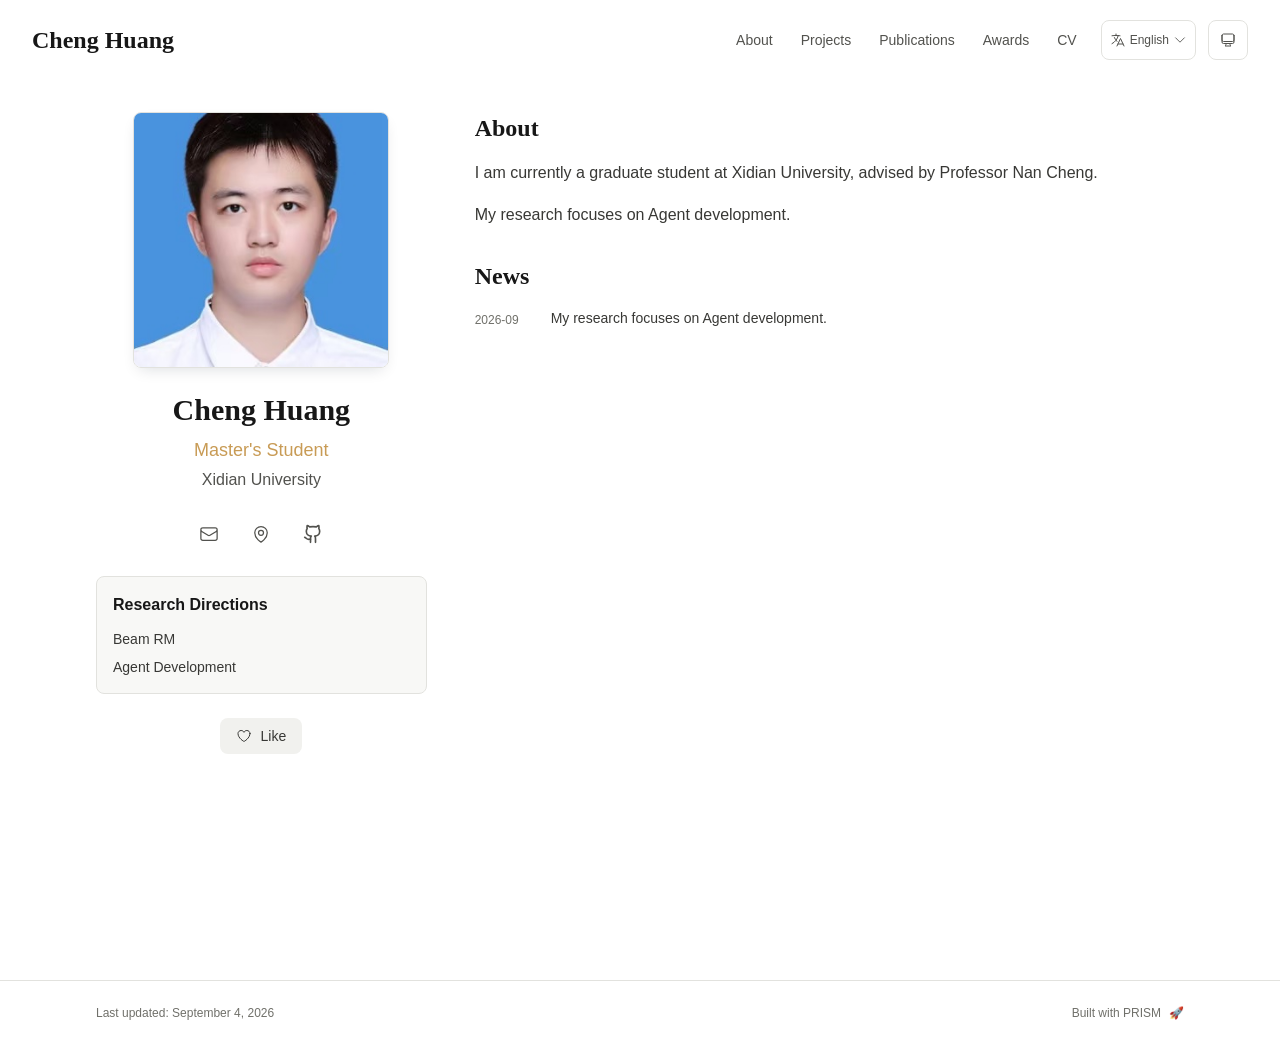
==== commit 25e71e82: "Add contact and degree details" ====
--- a/index.html
+++ b/index.html
@@ -1,4 +1,4 @@
-<!DOCTYPE html><html lang="zh" class="scroll-smooth"><head><meta charSet="utf-8"/><meta name="viewport" content="width=device-width, initial-scale=1"/><link rel="preload" as="image" href="/bio.jpg"/><link rel="stylesheet" href="/_next/static/css/88eac5b93a1c9d5a.css" data-precedence="next"/><link rel="preload" as="script" fetchPriority="low" href="/_next/static/chunks/webpack-af78f5c2c11af041.js"/><script src="/_next/static/chunks/4bd1b696-70b6d399998de86a.js" async=""></script><script src="/_next/static/chunks/684-5aaa8290a129f299.js" async=""></script><script src="/_next/static/chunks/main-app-87412dd35eee5a07.js" async=""></script><script src="/_next/static/chunks/461-a9a5d7b05a71d978.js" async=""></script><script src="/_next/static/chunks/874-6cc630662f3664af.js" async=""></script><script src="/_next/static/chunks/291-e39730cc9327e39b.js" async=""></script><script src="/_next/static/chunks/app/layout-c975e87fdcb6dda8.js" async=""></script><script src="/_next/static/chunks/178-595a94b9af1e67b5.js" async=""></script><script src="/_next/static/chunks/748-1e4be4d8848eb56c.js" async=""></script><script src="/_next/static/chunks/app/page-a4b8a186bb641726.js" async=""></script><link rel="icon" href="/favicon.svg" type="image/svg+xml"/><link rel="dns-prefetch" href="https://jialeliu.com"/><link rel="preconnect" href="https://jialeliu.com" crossorigin=""/><link rel="preload" as="font" type="font/woff2" href="https://jialeliu.com/fonts/georgiab.woff2" crossorigin=""/><script>
+<!DOCTYPE html><html lang="zh" class="scroll-smooth"><head><meta charSet="utf-8"/><meta name="viewport" content="width=device-width, initial-scale=1"/><link rel="preload" as="image" href="/bio.jpg"/><link rel="stylesheet" href="/_next/static/css/88eac5b93a1c9d5a.css" data-precedence="next"/><link rel="preload" as="script" fetchPriority="low" href="/_next/static/chunks/webpack-af78f5c2c11af041.js"/><script src="/_next/static/chunks/4bd1b696-70b6d399998de86a.js" async=""></script><script src="/_next/static/chunks/684-5aaa8290a129f299.js" async=""></script><script src="/_next/static/chunks/main-app-87412dd35eee5a07.js" async=""></script><script src="/_next/static/chunks/461-a9a5d7b05a71d978.js" async=""></script><script src="/_next/static/chunks/874-6cc630662f3664af.js" async=""></script><script src="/_next/static/chunks/291-e39730cc9327e39b.js" async=""></script><script src="/_next/static/chunks/app/layout-4db52e24198fd4d2.js" async=""></script><script src="/_next/static/chunks/178-595a94b9af1e67b5.js" async=""></script><script src="/_next/static/chunks/748-db40b0d79d87e7b5.js" async=""></script><script src="/_next/static/chunks/app/page-a4b8a186bb641726.js" async=""></script><link rel="icon" href="/favicon.svg" type="image/svg+xml"/><link rel="dns-prefetch" href="https://jialeliu.com"/><link rel="preconnect" href="https://jialeliu.com" crossorigin=""/><link rel="preload" as="font" type="font/woff2" href="https://jialeliu.com/fonts/georgiab.woff2" crossorigin=""/><script>
               try {
                 const theme = localStorage.getItem('theme-storage');
                 const parsed = theme ? JSON.parse(theme) : null;
@@ -59,5 +59,5 @@
       root.lang = 'zh';
       root.setAttribute('data-locale', 'zh');
     }
-  </script><title>Cheng Huang</title><meta name="description" content="Graduate student at Xidian University."/><meta name="author" content="Cheng Huang"/><meta name="keywords" content="Cheng Huang,PhD,Research,Xidian University"/><meta name="creator" content="Cheng Huang"/><meta name="publisher" content="Cheng Huang"/><meta property="og:title" content="Cheng Huang"/><meta property="og:description" content="Graduate student at Xidian University."/><meta property="og:site_name" content="Cheng Huang&#x27;s Academic Website"/><meta property="og:locale" content="zh_CN"/><meta property="og:type" content="website"/><meta name="twitter:card" content="summary"/><meta name="twitter:title" content="Cheng Huang"/><meta name="twitter:description" content="Graduate student at Xidian University."/><link rel="icon" href="/favicon.svg"/><script>document.querySelectorAll('body link[rel="icon"], body link[rel="apple-touch-icon"]').forEach(el => document.head.appendChild(el))</script><script src="/_next/static/chunks/polyfills-42372ed130431b0a.js" noModule=""></script></head><body class="font-sans antialiased"><div style="visibility:hidden"><nav class="fixed top-0 left-0 right-0 z-50" data-headlessui-state=""><div class="transition-all duration-300 ease-out bg-transparent" style="transform:translateY(-100px)"><div class="max-w-7xl mx-auto px-4 sm:px-6 lg:px-8"><div class="flex justify-between items-center h-16 lg:h-20"><div class="flex-shrink-0" tabindex="0"><a class="text-xl lg:text-2xl font-serif font-semibold text-primary hover:text-accent transition-colors duration-200" href="/">Cheng Huang</a></div><div class="hidden lg:block"><div class="ml-10 flex items-center space-x-3"><div class="relative flex items-baseline space-x-1"><a data-nav-href="/" class="relative px-3 py-2 text-sm font-medium rounded-lg transition-colors duration-150 text-primary" href="/">About</a><a data-nav-href="/projects" class="relative px-3 py-2 text-sm font-medium rounded-lg transition-colors duration-150 text-neutral-600" href="/projects/">Projects</a><a data-nav-href="/publications" class="relative px-3 py-2 text-sm font-medium rounded-lg transition-colors duration-150 text-neutral-600" href="/publications/">Publications</a><a data-nav-href="/awards" class="relative px-3 py-2 text-sm font-medium rounded-lg transition-colors duration-150 text-neutral-600" href="/awards/">Awards</a><a data-nav-href="/cv" class="relative px-3 py-2 text-sm font-medium rounded-lg transition-colors duration-150 text-neutral-600" href="/cv/">CV</a></div><div class="flex items-center justify-center w-14 h-10 rounded-lg border border-neutral-200 dark:border-[rgba(148,163,184,0.24)] bg-background dark:bg-neutral-800"><div class="w-6 h-4 rounded bg-neutral-300 animate-pulse"></div></div><div class="flex items-center justify-center w-10 h-10 rounded-lg border border-neutral-200 dark:border-[rgba(148,163,184,0.24)] bg-background dark:bg-neutral-800"><div class="w-4 h-4 rounded-full bg-neutral-300 animate-pulse"></div></div></div></div><div class="lg:hidden flex items-center space-x-2"><div class="flex items-center justify-center w-14 h-10 rounded-lg border border-neutral-200 dark:border-[rgba(148,163,184,0.24)] bg-background dark:bg-neutral-800"><div class="w-6 h-4 rounded bg-neutral-300 animate-pulse"></div></div><div class="flex items-center justify-center w-10 h-10 rounded-lg border border-neutral-200 dark:border-[rgba(148,163,184,0.24)] bg-background dark:bg-neutral-800"><div class="w-4 h-4 rounded-full bg-neutral-300 animate-pulse"></div></div><button class="inline-flex items-center justify-center p-2 rounded-md text-neutral-600 hover:text-primary hover:bg-neutral-100 dark:hover:bg-neutral-800 focus:outline-none focus:ring-2 focus:ring-inset focus:ring-accent transition-colors duration-200" id="headlessui-disclosure-button-«R7pdb»" type="button" aria-expanded="false" data-headlessui-state=""><span class="sr-only">Open main menu</span><div><svg xmlns="http://www.w3.org/2000/svg" fill="none" viewBox="0 0 24 24" stroke-width="1.5" stroke="currentColor" aria-hidden="true" data-slot="icon" class="block h-6 w-6"><path stroke-linecap="round" stroke-linejoin="round" d="M3.75 6.75h16.5M3.75 12h16.5m-16.5 5.25h16.5"></path></svg></div></button></div></div></div></div></nav><main class="min-h-screen pt-16 lg:pt-20"><div class="max-w-6xl mx-auto px-4 sm:px-6 lg:px-8 py-8 bg-background min-h-screen"><div class="grid grid-cols-1 lg:grid-cols-3 gap-12"><div class="lg:col-span-1"><div class="sticky top-8" style="opacity:0;transform:translateY(20px)"><div class="w-64 h-64 mx-auto mb-6 rounded-lg overflow-hidden border border-neutral-200 shadow-md transition-shadow duration-200 hover:shadow-lg"><img alt="Cheng Huang" width="256" height="256" decoding="async" data-nimg="1" class="w-full h-full object-cover object-[32%_center]" style="color:transparent" src="/bio.jpg"/></div><div class="text-center mb-6"><h1 class="text-3xl font-serif font-bold text-primary mb-2">Cheng Huang</h1><p class="text-lg text-accent font-medium mb-1">Graduate Student</p><p class="text-neutral-600 mb-2">Xidian University</p></div><div class="flex flex-wrap justify-center gap-3 sm:gap-4 mb-6 relative px-2"><a href="https://github.com/knee521" target="_blank" rel="noopener noreferrer" class="p-2 sm:p-2 text-neutral-600 dark:text-neutral-400 hover:text-accent transition-colors duration-200" aria-label="GitHub"><svg xmlns="http://www.w3.org/2000/svg" width="24" height="24" viewBox="0 0 24 24" fill="none" stroke="currentColor" stroke-width="2" stroke-linecap="round" stroke-linejoin="round" class="lucide lucide-github h-5 w-5" aria-hidden="true"><path d="M15 22v-4a4.8 4.8 0 0 0-1-3.5c3 0 6-2 6-5.5.08-1.25-.27-2.48-1-3.5.28-1.15.28-2.35 0-3.5 0 0-1 0-3 1.5-2.64-.5-5.36-.5-8 0C6 2 5 2 5 2c-.3 1.15-.3 2.35 0 3.5A5.403 5.403 0 0 0 4 9c0 3.5 3 5.5 6 5.5-.39.49-.68 1.05-.85 1.65-.17.6-.22 1.23-.15 1.85v4"></path><path d="M9 18c-4.51 2-5-2-7-2"></path></svg></a></div><div class="bg-neutral-50 dark:bg-neutral-800 rounded-lg border border-neutral-200 dark:border-neutral-700 p-4 mb-6 transition-colors duration-200 hover:border-accent/40"><h3 class="font-semibold text-primary mb-3">Research Directions</h3><div class="space-y-2 text-sm text-neutral-700 dark:text-neutral-500"><div>Beam RM</div><div>Agent Development</div></div></div><div class="flex justify-center"><div class="relative"><button class="flex items-center space-x-2 px-4 py-2 rounded-lg font-medium text-sm transition-all duration-200 bg-neutral-100 dark:bg-neutral-800 text-neutral-700 dark:text-neutral-500 hover:bg-red-50 dark:hover:bg-red-900/20 hover:text-red-600 dark:hover:text-red-400 cursor-pointer" tabindex="0"><svg xmlns="http://www.w3.org/2000/svg" fill="none" viewBox="0 0 24 24" stroke-width="1.5" stroke="currentColor" aria-hidden="true" data-slot="icon" class="h-4 w-4"><path stroke-linecap="round" stroke-linejoin="round" d="M21 8.25c0-2.485-2.099-4.5-4.688-4.5-1.935 0-3.597 1.126-4.312 2.733-.715-1.607-2.377-2.733-4.313-2.733C5.1 3.75 3 5.765 3 8.25c0 7.22 9 12 9 12s9-4.78 9-12Z"></path></svg><span>Like</span></button></div></div></div></div><div class="lg:col-span-2 space-y-8"><section id="about" class="scroll-mt-24 space-y-8"><section style="opacity:0;transform:translateY(20px)"><h2 class="text-2xl font-serif font-bold text-primary mb-4">About</h2><div class="text-neutral-700 dark:text-neutral-600 leading-relaxed"><p class="mb-4 last:mb-0">I am currently a graduate student at Xidian University, advised by Professor Nan Cheng.</p>
-<p class="mb-4 last:mb-0">My research focuses on Agent development.</p></div></section><section style="opacity:0;transform:translateY(20px)"><h2 class="text-2xl font-serif font-bold text-primary mb-4">News</h2><div class="space-y-3"><div class="flex items-start space-x-3"><span class="text-xs text-neutral-500 mt-1 w-16 flex-shrink-0">2026-09</span><p class="text-sm text-neutral-700">My research focuses on Agent development.</p></div></div></section></section></div></div></div><!--$--><!--/$--><!--$--><!--/$--></main><footer class="border-t border-neutral-200 bg-white dark:bg-neutral-900 dark:border-neutral-700/50"><div class="max-w-6xl mx-auto px-4 sm:px-6 lg:px-8 py-6"><div class="flex flex-col sm:flex-row justify-between items-center gap-2"><p class="text-xs text-neutral-500">Last updated<!-- -->: <!-- -->September 4, 2026</p><p class="text-xs text-neutral-500 flex items-center"><a href="https://github.com/xyjoey/PRISM" target="_blank" rel="noopener noreferrer">Built with PRISM</a><span class="ml-2">🚀</span></p></div></div></footer></div><script src="/_next/static/chunks/webpack-af78f5c2c11af041.js" async=""></script><script>(self.__next_f=self.__next_f||[]).push([0])</script><script>self.__next_f.push([1,"1:\"$Sreact.fragment\"\n3:I[3719,[\"461\",\"static/chunks/461-a9a5d7b05a71d978.js\",\"874\",\"static/chunks/874-6cc630662f3664af.js\",\"291\",\"static/chunks/291-e39730cc9327e39b.js\",\"177\",\"static/chunks/app/layout-c975e87fdcb6dda8.js\"],\"ThemeProvider\"]\n4:I[310,[\"461\",\"static/chunks/461-a9a5d7b05a71d978.js\",\"874\",\"static/chunks/874-6cc630662f3664af.js\",\"291\",\"static/chunks/291-e39730cc9327e39b.js\",\"177\",\"static/chunks/app/layout-c975e87fdcb6dda8.js\"],\"LocaleProvider\"]\n5:I[4574,[\"461\",\"static/chunks/461-a9a5d7b05a71d978.js\",\"874\",\"static/chunks/874-6cc630662f3664af.js\",\"291\",\"static/chunks/291-e39730cc9327e39b.js\",\"177\",\"static/chunks/app/layout-c975e87fdcb6dda8.js\"],\"default\"]\n6:I[7555,[],\"\"]\n7:I[1295,[],\"\"]\n8:I[2548,[\"461\",\"static/chunks/461-a9a5d7b05a71d978.js\",\"874\",\"static/chunks/874-6cc630662f3664af.js\",\"291\",\"static/chunks/291-e39730cc9327e39b.js\",\"177\",\"static/chunks/app/layout-c975e87fdcb6dda8.js\"],\"default\"]\n9:I[6613,[\"461\",\"static/chunks/461-a9a5d7b05a71d978.js\",\"178\",\"static/chunks/178-595a94b9af1e67b5.js\",\"874\",\"static/chunks/874-6cc630662f3664af.js\",\"748\",\"static/chunks/748-1e4be4d8848eb56c.js\",\"974\",\"static/chunks/app/page-a4b8a186bb641726.js\"],\"default\"]\na:I[9665,[],\"MetadataBoundary\"]\nc:I[9665,[],\"OutletBoundary\"]\nf:I[4911,[],\"AsyncMetadataOutlet\"]\n11:I[9665,[],\"ViewportBoundary\"]\n13:I[6614,[],\"\"]\n:HL[\"/_next/static/css/88eac5b93a1c9d5a.css\",\"style\"]\n2:T5d7,\n    try {\n      const cfg = {\"enabled\":true,\"locales\":[\"zh\",\"en\"],\"defaultLocale\":\"zh\",\"mode\":\"auto\",\"fixedLocale\":\"zh\",\"persist\":true,\"switcher\":true,\"labels\":{\"zh\":\"中文\",\"en\":\"English\"}};\n      const storageKey = 'locale-storage';\n      const normalize = (value) =\u003e typeof value === 'string' ? value.trim().replace('_', '-').toLowerCase() : '';\n      const matchLocale = (candidate) =\u003e {\n        const normalized = normalize(candidate);\n        if (!normalized) return null;\n        if (cfg.locales.includes(normalized)) return normalized;\n        const language = normalized.split('-')[0];\n        if (cfg.locales.includes(language)) return language;\n        "])</script><script>self.__next_f.push([1,"return null;\n      };\n\n      let resolved = null;\n\n      if (!cfg.enabled) {\n        resolved = cfg.defaultLocale;\n      } else if (cfg.persist) {\n        resolved = matchLocale(localStorage.getItem(storageKey));\n      }\n\n      if (!resolved) {\n        if (cfg.mode === 'fixed') {\n          resolved = cfg.fixedLocale;\n        } else {\n          resolved = matchLocale(navigator.language);\n        }\n      }\n\n      if (!resolved) {\n        resolved = cfg.defaultLocale;\n      }\n\n      const root = document.documentElement;\n      root.lang = resolved;\n      root.setAttribute('data-locale', resolved);\n\n      if (cfg.persist) {\n        localStorage.setItem(storageKey, resolved);\n      }\n    } catch (e) {\n      const root = document.documentElement;\n      root.lang = 'zh';\n      root.setAttribute('data-locale', 'zh');\n    }\n  "])</script><script>self.__next_f.push([1,"0:{\"P\":null,\"b\":\"1o1cdIsKBDdQwz729QWXp\",\"p\":\"\",\"c\":[\"\",\"\"],\"i\":false,\"f\":[[[\"\",{\"children\":[\"__PAGE__\",{}]},\"$undefined\",\"$undefined\",true],[\"\",[\"$\",\"$1\",\"c\",{\"children\":[[[\"$\",\"link\",\"0\",{\"rel\":\"stylesheet\",\"href\":\"/_next/static/css/88eac5b93a1c9d5a.css\",\"precedence\":\"next\",\"crossOrigin\":\"$undefined\",\"nonce\":\"$undefined\"}]],[\"$\",\"html\",null,{\"lang\":\"zh\",\"className\":\"scroll-smooth\",\"suppressHydrationWarning\":true,\"children\":[[\"$\",\"head\",null,{\"children\":[[\"$\",\"link\",null,{\"rel\":\"icon\",\"href\":\"/favicon.svg\",\"type\":\"image/svg+xml\"}],[\"$\",\"link\",null,{\"rel\":\"dns-prefetch\",\"href\":\"https://jialeliu.com\"}],[\"$\",\"link\",null,{\"rel\":\"preconnect\",\"href\":\"https://jialeliu.com\",\"crossOrigin\":\"\"}],[\"$\",\"link\",null,{\"rel\":\"preload\",\"as\":\"font\",\"type\":\"font/woff2\",\"href\":\"https://jialeliu.com/fonts/georgiab.woff2\",\"crossOrigin\":\"\"}],[\"$\",\"script\",null,{\"dangerouslySetInnerHTML\":{\"__html\":\"\\n              try {\\n                const theme = localStorage.getItem('theme-storage');\\n                const parsed = theme ? JSON.parse(theme) : null;\\n                const setting = parsed?.state?.theme || 'system';\\n                const prefersDark = typeof window !== 'undefined' \u0026\u0026 window.matchMedia \u0026\u0026 window.matchMedia('(prefers-color-scheme: dark)').matches;\\n                const effective = setting === 'dark' ? 'dark' : (setting === 'light' ? 'light' : (prefersDark ? 'dark' : 'light'));\\n                var root = document.documentElement;\\n                root.classList.add(effective);\\n                root.setAttribute('data-theme', effective);\\n              } catch (e) {\\n                var root = document.documentElement;\\n                root.classList.add('light');\\n                root.setAttribute('data-theme', 'light');\\n              }\\n            \"}}],[\"$\",\"script\",null,{\"dangerouslySetInnerHTML\":{\"__html\":\"$2\"}}]]}],[\"$\",\"body\",null,{\"className\":\"font-sans antialiased\",\"children\":[\"$\",\"$L3\",null,{\"children\":[\"$\",\"$L4\",null,{\"config\":{\"enabled\":true,\"locales\":[\"zh\",\"en\"],\"defaultLocale\":\"zh\",\"mode\":\"auto\",\"fixedLocale\":\"zh\",\"persist\":true,\"switcher\":true,\"labels\":{\"zh\":\"中文\",\"en\":\"English\"}},\"children\":[[\"$\",\"$L5\",null,{\"items\":[{\"title\":\"About\",\"type\":\"page\",\"target\":\"about\",\"href\":\"/\"},{\"title\":\"Projects\",\"type\":\"page\",\"target\":\"projects\",\"href\":\"/projects\"},{\"title\":\"Publications\",\"type\":\"page\",\"target\":\"publications\",\"href\":\"/publications\"},{\"title\":\"Awards\",\"type\":\"page\",\"target\":\"awards\",\"href\":\"/awards\"},{\"title\":\"CV\",\"type\":\"page\",\"target\":\"cv\",\"href\":\"/cv\"}],\"siteTitle\":\"Cheng Huang\",\"enableOnePageMode\":false,\"i18n\":\"$0:f:0:1:1:props:children:1:props:children:1:props:children:props:children:props:config\",\"itemsByLocale\":{\"zh\":[{\"title\":\"关于我\",\"type\":\"page\",\"target\":\"about\",\"href\":\"/\"},{\"title\":\"项目\",\"type\":\"page\",\"target\":\"projects\",\"href\":\"/projects\"},{\"title\":\"论文\",\"type\":\"page\",\"target\":\"publications\",\"href\":\"/publications\"},{\"title\":\"奖项\",\"type\":\"page\",\"target\":\"awards\",\"href\":\"/awards\"},{\"title\":\"简历\",\"type\":\"page\",\"target\":\"cv\",\"href\":\"/cv\"}],\"en\":[{\"title\":\"About\",\"type\":\"page\",\"target\":\"about\",\"href\":\"/\"},{\"title\":\"Projects\",\"type\":\"page\",\"target\":\"projects\",\"href\":\"/projects\"},{\"title\":\"Publications\",\"type\":\"page\",\"target\":\"publications\",\"href\":\"/publications\"},{\"title\":\"Awards\",\"type\":\"page\",\"target\":\"awards\",\"href\":\"/awards\"},{\"title\":\"CV\",\"type\":\"page\",\"target\":\"cv\",\"href\":\"/cv\"}]},\"siteTitleByLocale\":{\"zh\":\"黄成\",\"en\":\"Cheng Huang\"}}],[\"$\",\"main\",null,{\"className\":\"min-h-screen pt-16 lg:pt-20\",\"children\":[\"$\",\"$L6\",null,{\"parallelRouterKey\":\"children\",\"error\":\"$undefined\",\"errorStyles\":\"$undefined\",\"errorScripts\":\"$undefined\",\"template\":[\"$\",\"$L7\",null,{}],\"templateStyles\":\"$undefined\",\"templateScripts\":\"$undefined\",\"notFound\":[[[\"$\",\"title\",null,{\"children\":\"404: This page could not be found.\"}],[\"$\",\"div\",null,{\"style\":{\"fontFamily\":\"system-ui,\\\"Segoe UI\\\",Roboto,Helvetica,Arial,sans-serif,\\\"Apple Color Emoji\\\",\\\"Segoe UI Emoji\\\"\",\"height\":\"100vh\",\"textAlign\":\"center\",\"display\":\"flex\",\"flexDirection\":\"column\",\"alignItems\":\"center\",\"justifyContent\":\"center\"},\"children\":[\"$\",\"div\",null,{\"children\":[[\"$\",\"style\",null,{\"dangerouslySetInnerHTML\":{\"__html\":\"body{color:#000;background:#fff;margin:0}.next-error-h1{border-right:1px solid rgba(0,0,0,.3)}@media (prefers-color-scheme:dark){body{color:#fff;background:#000}.next-error-h1{border-right:1px solid rgba(255,255,255,.3)}}\"}}],[\"$\",\"h1\",null,{\"className\":\"next-error-h1\",\"style\":{\"display\":\"inline-block\",\"margin\":\"0 20px 0 0\",\"padding\":\"0 23px 0 0\",\"fontSize\":24,\"fontWeight\":500,\"verticalAlign\":\"top\",\"lineHeight\":\"49px\"},\"children\":404}],[\"$\",\"div\",null,{\"style\":{\"display\":\"inline-block\"},\"children\":[\"$\",\"h2\",null,{\"style\":{\"fontSize\":14,\"fontWeight\":400,\"lineHeight\":\"49px\",\"margin\":0},\"children\":\"This page could not be found.\"}]}]]}]}]],[]],\"forbidden\":\"$undefined\",\"unauthorized\":\"$undefined\"}]}],[\"$\",\"$L8\",null,{\"lastUpdated\":\"September 4, 2026\",\"lastUpdatedByLocale\":{\"zh\":\"2026年9月4日\",\"en\":\"September 4, 2026\"},\"defaultLocale\":\"zh\"}]]}]}]}]]}]]}],{\"children\":[\"__PAGE__\",[\"$\",\"$1\",\"c\",{\"children\":[[\"$\",\"$L9\",null,{\"dataByLocale\":{\"zh\":{\"author\":{\"name\":\"黄成\",\"title\":\"研究生\",\"institution\":\"西安电子科技大学\",\"avatar\":\"/bio.jpg\"},\"social\":{\"github\":\"https://github.com/knee521\"},\"features\":{\"enable_likes\":true,\"enable_one_page_mode\":false},\"enableOnePageMode\":false,\"researchInterests\":[\"Beam RM\",\"Agent 开发\"],\"pagesToShow\":[{\"type\":\"about\",\"id\":\"about\",\"sections\":[{\"id\":\"about\",\"type\":\"markdown\",\"source\":\"bio.md\",\"title\":\"关于我\",\"content\":\"我目前是西安电子科技大学研究生，导师是承楠教授。\\n\\n我的研究方向是 Agent 开发。\\n\"},{\"id\":\"news\",\"type\":\"list\",\"title\":\"动态\",\"source\":\"news.toml\",\"items\":[{\"date\":\"2026-09\",\"content\":\"我的研究方向是 Agent 开发。\"}]}]}]},\"en\":{\"author\":{\"name\":\"Cheng Huang\",\"title\":\"Graduate Student\",\"institution\":\"Xidian University\",\"avatar\":\"/bio.jpg\"},\"social\":{\"github\":\"https://github.com/knee521\"},\"features\":{\"enable_likes\":true,\"enable_one_page_mode\":false},\"enableOnePageMode\":false,\"researchInterests\":[\"Beam RM\",\"Agent Development\"],\"pagesToShow\":[{\"type\":\"about\",\"id\":\"about\",\"sections\":[{\"id\":\"about\",\"type\":\"markdown\",\"source\":\"bio.md\",\"title\":\"About\",\"content\":\"I am currently a graduate student at Xidian University, advised by Professor Nan Cheng.\\n\\nMy research focuses on Agent development.\\n\"},{\"id\":\"news\",\"type\":\"list\",\"title\":\"News\",\"source\":\"news.toml\",\"items\":[{\"date\":\"2026-09\",\"content\":\"My research focuses on Agent development.\"}]}]}]}},\"defaultLocale\":\"zh\"}],[\"$\",\"$La\",null,{\"children\":\"$Lb\"}],null,[\"$\",\"$Lc\",null,{\"children\":[\"$Ld\",\"$Le\",[\"$\",\"$Lf\",null,{\"promise\":\"$@10\"}]]}]]}],{},null,false]},null,false],[\"$\",\"$1\",\"h\",{\"children\":[null,[\"$\",\"$1\",\"FnDlUatOFqf1E9Be8Xkdt\",{\"children\":[[\"$\",\"$L11\",null,{\"children\":\"$L12\"}],null]}],null]}],false]],\"m\":\"$undefined\",\"G\":[\"$13\",\"$undefined\"],\"s\":false,\"S\":true}\n"])</script><script>self.__next_f.push([1,"14:\"$Sreact.suspense\"\n15:I[4911,[],\"AsyncMetadata\"]\nb:[\"$\",\"$14\",null,{\"fallback\":null,\"children\":[\"$\",\"$L15\",null,{\"promise\":\"$@16\"}]}]\n"])</script><script>self.__next_f.push([1,"e:null\n"])</script><script>self.__next_f.push([1,"12:[[\"$\",\"meta\",\"0\",{\"charSet\":\"utf-8\"}],[\"$\",\"meta\",\"1\",{\"name\":\"viewport\",\"content\":\"width=device-width, initial-scale=1\"}]]\nd:null\n"])</script><script>self.__next_f.push([1,"16:{\"metadata\":[[\"$\",\"title\",\"0\",{\"children\":\"Cheng Huang\"}],[\"$\",\"meta\",\"1\",{\"name\":\"description\",\"content\":\"Graduate student at Xidian University.\"}],[\"$\",\"meta\",\"2\",{\"name\":\"author\",\"content\":\"Cheng Huang\"}],[\"$\",\"meta\",\"3\",{\"name\":\"keywords\",\"content\":\"Cheng Huang,PhD,Research,Xidian University\"}],[\"$\",\"meta\",\"4\",{\"name\":\"creator\",\"content\":\"Cheng Huang\"}],[\"$\",\"meta\",\"5\",{\"name\":\"publisher\",\"content\":\"Cheng Huang\"}],[\"$\",\"meta\",\"6\",{\"property\":\"og:title\",\"content\":\"Cheng Huang\"}],[\"$\",\"meta\",\"7\",{\"property\":\"og:description\",\"content\":\"Graduate student at Xidian University.\"}],[\"$\",\"meta\",\"8\",{\"property\":\"og:site_name\",\"content\":\"Cheng Huang's Academic Website\"}],[\"$\",\"meta\",\"9\",{\"property\":\"og:locale\",\"content\":\"zh_CN\"}],[\"$\",\"meta\",\"10\",{\"property\":\"og:type\",\"content\":\"website\"}],[\"$\",\"meta\",\"11\",{\"name\":\"twitter:card\",\"content\":\"summary\"}],[\"$\",\"meta\",\"12\",{\"name\":\"twitter:title\",\"content\":\"Cheng Huang\"}],[\"$\",\"meta\",\"13\",{\"name\":\"twitter:description\",\"content\":\"Graduate student at Xidian University.\"}],[\"$\",\"link\",\"14\",{\"rel\":\"icon\",\"href\":\"/favicon.svg\"}]],\"error\":null,\"digest\":\"$undefined\"}\n10:{\"metadata\":\"$16:metadata\",\"error\":null,\"digest\":\"$undefined\"}\n"])</script></body></html>+  </script><title>Cheng Huang</title><meta name="description" content="Graduate student at Xidian University."/><meta name="author" content="Cheng Huang"/><meta name="keywords" content="Cheng Huang,PhD,Research,Xidian University"/><meta name="creator" content="Cheng Huang"/><meta name="publisher" content="Cheng Huang"/><meta property="og:title" content="Cheng Huang"/><meta property="og:description" content="Graduate student at Xidian University."/><meta property="og:site_name" content="Cheng Huang&#x27;s Academic Website"/><meta property="og:locale" content="zh_CN"/><meta property="og:type" content="website"/><meta name="twitter:card" content="summary"/><meta name="twitter:title" content="Cheng Huang"/><meta name="twitter:description" content="Graduate student at Xidian University."/><link rel="icon" href="/favicon.svg"/><script>document.querySelectorAll('body link[rel="icon"], body link[rel="apple-touch-icon"]').forEach(el => document.head.appendChild(el))</script><script src="/_next/static/chunks/polyfills-42372ed130431b0a.js" noModule=""></script></head><body class="font-sans antialiased"><div style="visibility:hidden"><nav class="fixed top-0 left-0 right-0 z-50" data-headlessui-state=""><div class="transition-all duration-300 ease-out bg-transparent" style="transform:translateY(-100px)"><div class="max-w-7xl mx-auto px-4 sm:px-6 lg:px-8"><div class="flex justify-between items-center h-16 lg:h-20"><div class="flex-shrink-0" tabindex="0"><a class="text-xl lg:text-2xl font-serif font-semibold text-primary hover:text-accent transition-colors duration-200" href="/">Cheng Huang</a></div><div class="hidden lg:block"><div class="ml-10 flex items-center space-x-3"><div class="relative flex items-baseline space-x-1"><a data-nav-href="/" class="relative px-3 py-2 text-sm font-medium rounded-lg transition-colors duration-150 text-primary" href="/">About</a><a data-nav-href="/projects" class="relative px-3 py-2 text-sm font-medium rounded-lg transition-colors duration-150 text-neutral-600" href="/projects/">Projects</a><a data-nav-href="/publications" class="relative px-3 py-2 text-sm font-medium rounded-lg transition-colors duration-150 text-neutral-600" href="/publications/">Publications</a><a data-nav-href="/awards" class="relative px-3 py-2 text-sm font-medium rounded-lg transition-colors duration-150 text-neutral-600" href="/awards/">Awards</a><a data-nav-href="/cv" class="relative px-3 py-2 text-sm font-medium rounded-lg transition-colors duration-150 text-neutral-600" href="/cv/">CV</a></div><div class="flex items-center justify-center w-14 h-10 rounded-lg border border-neutral-200 dark:border-[rgba(148,163,184,0.24)] bg-background dark:bg-neutral-800"><div class="w-6 h-4 rounded bg-neutral-300 animate-pulse"></div></div><div class="flex items-center justify-center w-10 h-10 rounded-lg border border-neutral-200 dark:border-[rgba(148,163,184,0.24)] bg-background dark:bg-neutral-800"><div class="w-4 h-4 rounded-full bg-neutral-300 animate-pulse"></div></div></div></div><div class="lg:hidden flex items-center space-x-2"><div class="flex items-center justify-center w-14 h-10 rounded-lg border border-neutral-200 dark:border-[rgba(148,163,184,0.24)] bg-background dark:bg-neutral-800"><div class="w-6 h-4 rounded bg-neutral-300 animate-pulse"></div></div><div class="flex items-center justify-center w-10 h-10 rounded-lg border border-neutral-200 dark:border-[rgba(148,163,184,0.24)] bg-background dark:bg-neutral-800"><div class="w-4 h-4 rounded-full bg-neutral-300 animate-pulse"></div></div><button class="inline-flex items-center justify-center p-2 rounded-md text-neutral-600 hover:text-primary hover:bg-neutral-100 dark:hover:bg-neutral-800 focus:outline-none focus:ring-2 focus:ring-inset focus:ring-accent transition-colors duration-200" id="headlessui-disclosure-button-«R7pdb»" type="button" aria-expanded="false" data-headlessui-state=""><span class="sr-only">Open main menu</span><div><svg xmlns="http://www.w3.org/2000/svg" fill="none" viewBox="0 0 24 24" stroke-width="1.5" stroke="currentColor" aria-hidden="true" data-slot="icon" class="block h-6 w-6"><path stroke-linecap="round" stroke-linejoin="round" d="M3.75 6.75h16.5M3.75 12h16.5m-16.5 5.25h16.5"></path></svg></div></button></div></div></div></div></nav><main class="min-h-screen pt-16 lg:pt-20"><div class="max-w-6xl mx-auto px-4 sm:px-6 lg:px-8 py-8 bg-background min-h-screen"><div class="grid grid-cols-1 lg:grid-cols-3 gap-12"><div class="lg:col-span-1"><div class="sticky top-8" style="opacity:0;transform:translateY(20px)"><div class="w-64 h-64 mx-auto mb-6 rounded-lg overflow-hidden border border-neutral-200 shadow-md transition-shadow duration-200 hover:shadow-lg"><img alt="Cheng Huang" width="256" height="256" decoding="async" data-nimg="1" class="w-full h-full object-cover object-[32%_center]" style="color:transparent" src="/bio.jpg"/></div><div class="text-center mb-6"><h1 class="text-3xl font-serif font-bold text-primary mb-2">Cheng Huang</h1><p class="text-lg text-accent font-medium mb-1">Master&#x27;s Student</p><p class="text-neutral-600 mb-2">Xidian University</p></div><div class="flex flex-wrap justify-center gap-3 sm:gap-4 mb-6 relative px-2"><div class="relative"><button class="p-2 sm:p-2 transition-colors duration-200 text-neutral-600 dark:text-neutral-400 hover:text-accent" aria-label="Email"><svg xmlns="http://www.w3.org/2000/svg" fill="none" viewBox="0 0 24 24" stroke-width="1.5" stroke="currentColor" aria-hidden="true" data-slot="icon" class="h-5 w-5"><path stroke-linecap="round" stroke-linejoin="round" d="M21.75 6.75v10.5a2.25 2.25 0 0 1-2.25 2.25h-15a2.25 2.25 0 0 1-2.25-2.25V6.75m19.5 0A2.25 2.25 0 0 0 19.5 4.5h-15a2.25 2.25 0 0 0-2.25 2.25m19.5 0v.243a2.25 2.25 0 0 1-1.07 1.916l-7.5 4.615a2.25 2.25 0 0 1-2.36 0L3.32 8.91a2.25 2.25 0 0 1-1.07-1.916V6.75"></path></svg></button></div><div class="relative"><button class="p-2 sm:p-2 transition-colors duration-200 text-neutral-600 dark:text-neutral-400 hover:text-accent" aria-label="Location"><svg xmlns="http://www.w3.org/2000/svg" fill="none" viewBox="0 0 24 24" stroke-width="1.5" stroke="currentColor" aria-hidden="true" data-slot="icon" class="h-5 w-5"><path stroke-linecap="round" stroke-linejoin="round" d="M15 10.5a3 3 0 1 1-6 0 3 3 0 0 1 6 0Z"></path><path stroke-linecap="round" stroke-linejoin="round" d="M19.5 10.5c0 7.142-7.5 11.25-7.5 11.25S4.5 17.642 4.5 10.5a7.5 7.5 0 1 1 15 0Z"></path></svg></button></div><a href="https://github.com/knee521" target="_blank" rel="noopener noreferrer" class="p-2 sm:p-2 text-neutral-600 dark:text-neutral-400 hover:text-accent transition-colors duration-200" aria-label="GitHub"><svg xmlns="http://www.w3.org/2000/svg" width="24" height="24" viewBox="0 0 24 24" fill="none" stroke="currentColor" stroke-width="2" stroke-linecap="round" stroke-linejoin="round" class="lucide lucide-github h-5 w-5" aria-hidden="true"><path d="M15 22v-4a4.8 4.8 0 0 0-1-3.5c3 0 6-2 6-5.5.08-1.25-.27-2.48-1-3.5.28-1.15.28-2.35 0-3.5 0 0-1 0-3 1.5-2.64-.5-5.36-.5-8 0C6 2 5 2 5 2c-.3 1.15-.3 2.35 0 3.5A5.403 5.403 0 0 0 4 9c0 3.5 3 5.5 6 5.5-.39.49-.68 1.05-.85 1.65-.17.6-.22 1.23-.15 1.85v4"></path><path d="M9 18c-4.51 2-5-2-7-2"></path></svg></a></div><div class="bg-neutral-50 dark:bg-neutral-800 rounded-lg border border-neutral-200 dark:border-neutral-700 p-4 mb-6 transition-colors duration-200 hover:border-accent/40"><h3 class="font-semibold text-primary mb-3">Research Directions</h3><div class="space-y-2 text-sm text-neutral-700 dark:text-neutral-500"><div>Beam RM</div><div>Agent Development</div></div></div><div class="flex justify-center"><div class="relative"><button class="flex items-center space-x-2 px-4 py-2 rounded-lg font-medium text-sm transition-all duration-200 bg-neutral-100 dark:bg-neutral-800 text-neutral-700 dark:text-neutral-500 hover:bg-red-50 dark:hover:bg-red-900/20 hover:text-red-600 dark:hover:text-red-400 cursor-pointer" tabindex="0"><svg xmlns="http://www.w3.org/2000/svg" fill="none" viewBox="0 0 24 24" stroke-width="1.5" stroke="currentColor" aria-hidden="true" data-slot="icon" class="h-4 w-4"><path stroke-linecap="round" stroke-linejoin="round" d="M21 8.25c0-2.485-2.099-4.5-4.688-4.5-1.935 0-3.597 1.126-4.312 2.733-.715-1.607-2.377-2.733-4.313-2.733C5.1 3.75 3 5.765 3 8.25c0 7.22 9 12 9 12s9-4.78 9-12Z"></path></svg><span>Like</span></button></div></div></div></div><div class="lg:col-span-2 space-y-8"><section id="about" class="scroll-mt-24 space-y-8"><section style="opacity:0;transform:translateY(20px)"><h2 class="text-2xl font-serif font-bold text-primary mb-4">About</h2><div class="text-neutral-700 dark:text-neutral-600 leading-relaxed"><p class="mb-4 last:mb-0">I am currently a graduate student at Xidian University, advised by Professor Nan Cheng.</p>
+<p class="mb-4 last:mb-0">My research focuses on Agent development.</p></div></section><section style="opacity:0;transform:translateY(20px)"><h2 class="text-2xl font-serif font-bold text-primary mb-4">News</h2><div class="space-y-3"><div class="flex items-start space-x-3"><span class="text-xs text-neutral-500 mt-1 w-16 flex-shrink-0">2026-09</span><p class="text-sm text-neutral-700">My research focuses on Agent development.</p></div></div></section></section></div></div></div><!--$--><!--/$--><!--$--><!--/$--></main><footer class="border-t border-neutral-200 bg-white dark:bg-neutral-900 dark:border-neutral-700/50"><div class="max-w-6xl mx-auto px-4 sm:px-6 lg:px-8 py-6"><div class="flex flex-col sm:flex-row justify-between items-center gap-2"><p class="text-xs text-neutral-500">Last updated<!-- -->: <!-- -->September 4, 2026</p><p class="text-xs text-neutral-500 flex items-center"><a href="https://github.com/xyjoey/PRISM" target="_blank" rel="noopener noreferrer">Built with PRISM</a><span class="ml-2">🚀</span></p></div></div></footer></div><script src="/_next/static/chunks/webpack-af78f5c2c11af041.js" async=""></script><script>(self.__next_f=self.__next_f||[]).push([0])</script><script>self.__next_f.push([1,"1:\"$Sreact.fragment\"\n3:I[3719,[\"461\",\"static/chunks/461-a9a5d7b05a71d978.js\",\"874\",\"static/chunks/874-6cc630662f3664af.js\",\"291\",\"static/chunks/291-e39730cc9327e39b.js\",\"177\",\"static/chunks/app/layout-4db52e24198fd4d2.js\"],\"ThemeProvider\"]\n4:I[310,[\"461\",\"static/chunks/461-a9a5d7b05a71d978.js\",\"874\",\"static/chunks/874-6cc630662f3664af.js\",\"291\",\"static/chunks/291-e39730cc9327e39b.js\",\"177\",\"static/chunks/app/layout-4db52e24198fd4d2.js\"],\"LocaleProvider\"]\n5:I[4574,[\"461\",\"static/chunks/461-a9a5d7b05a71d978.js\",\"874\",\"static/chunks/874-6cc630662f3664af.js\",\"291\",\"static/chunks/291-e39730cc9327e39b.js\",\"177\",\"static/chunks/app/layout-4db52e24198fd4d2.js\"],\"default\"]\n6:I[7555,[],\"\"]\n7:I[1295,[],\"\"]\n8:I[2548,[\"461\",\"static/chunks/461-a9a5d7b05a71d978.js\",\"874\",\"static/chunks/874-6cc630662f3664af.js\",\"291\",\"static/chunks/291-e39730cc9327e39b.js\",\"177\",\"static/chunks/app/layout-4db52e24198fd4d2.js\"],\"default\"]\n9:I[6613,[\"461\",\"static/chunks/461-a9a5d7b05a71d978.js\",\"178\",\"static/chunks/178-595a94b9af1e67b5.js\",\"874\",\"static/chunks/874-6cc630662f3664af.js\",\"748\",\"static/chunks/748-db40b0d79d87e7b5.js\",\"974\",\"static/chunks/app/page-a4b8a186bb641726.js\"],\"default\"]\na:I[9665,[],\"MetadataBoundary\"]\nc:I[9665,[],\"OutletBoundary\"]\nf:I[4911,[],\"AsyncMetadataOutlet\"]\n11:I[9665,[],\"ViewportBoundary\"]\n13:I[6614,[],\"\"]\n:HL[\"/_next/static/css/88eac5b93a1c9d5a.css\",\"style\"]\n2:T5d7,\n    try {\n      const cfg = {\"enabled\":true,\"locales\":[\"zh\",\"en\"],\"defaultLocale\":\"zh\",\"mode\":\"auto\",\"fixedLocale\":\"zh\",\"persist\":true,\"switcher\":true,\"labels\":{\"zh\":\"中文\",\"en\":\"English\"}};\n      const storageKey = 'locale-storage';\n      const normalize = (value) =\u003e typeof value === 'string' ? value.trim().replace('_', '-').toLowerCase() : '';\n      const matchLocale = (candidate) =\u003e {\n        const normalized = normalize(candidate);\n        if (!normalized) return null;\n        if (cfg.locales.includes(normalized)) return normalized;\n        const language = normalized.split('-')[0];\n        if (cfg.locales.includes(language)) return language;\n        "])</script><script>self.__next_f.push([1,"return null;\n      };\n\n      let resolved = null;\n\n      if (!cfg.enabled) {\n        resolved = cfg.defaultLocale;\n      } else if (cfg.persist) {\n        resolved = matchLocale(localStorage.getItem(storageKey));\n      }\n\n      if (!resolved) {\n        if (cfg.mode === 'fixed') {\n          resolved = cfg.fixedLocale;\n        } else {\n          resolved = matchLocale(navigator.language);\n        }\n      }\n\n      if (!resolved) {\n        resolved = cfg.defaultLocale;\n      }\n\n      const root = document.documentElement;\n      root.lang = resolved;\n      root.setAttribute('data-locale', resolved);\n\n      if (cfg.persist) {\n        localStorage.setItem(storageKey, resolved);\n      }\n    } catch (e) {\n      const root = document.documentElement;\n      root.lang = 'zh';\n      root.setAttribute('data-locale', 'zh');\n    }\n  "])</script><script>self.__next_f.push([1,"0:{\"P\":null,\"b\":\"oPb6c5KDZ0IkYSvU5ojPC\",\"p\":\"\",\"c\":[\"\",\"\"],\"i\":false,\"f\":[[[\"\",{\"children\":[\"__PAGE__\",{}]},\"$undefined\",\"$undefined\",true],[\"\",[\"$\",\"$1\",\"c\",{\"children\":[[[\"$\",\"link\",\"0\",{\"rel\":\"stylesheet\",\"href\":\"/_next/static/css/88eac5b93a1c9d5a.css\",\"precedence\":\"next\",\"crossOrigin\":\"$undefined\",\"nonce\":\"$undefined\"}]],[\"$\",\"html\",null,{\"lang\":\"zh\",\"className\":\"scroll-smooth\",\"suppressHydrationWarning\":true,\"children\":[[\"$\",\"head\",null,{\"children\":[[\"$\",\"link\",null,{\"rel\":\"icon\",\"href\":\"/favicon.svg\",\"type\":\"image/svg+xml\"}],[\"$\",\"link\",null,{\"rel\":\"dns-prefetch\",\"href\":\"https://jialeliu.com\"}],[\"$\",\"link\",null,{\"rel\":\"preconnect\",\"href\":\"https://jialeliu.com\",\"crossOrigin\":\"\"}],[\"$\",\"link\",null,{\"rel\":\"preload\",\"as\":\"font\",\"type\":\"font/woff2\",\"href\":\"https://jialeliu.com/fonts/georgiab.woff2\",\"crossOrigin\":\"\"}],[\"$\",\"script\",null,{\"dangerouslySetInnerHTML\":{\"__html\":\"\\n              try {\\n                const theme = localStorage.getItem('theme-storage');\\n                const parsed = theme ? JSON.parse(theme) : null;\\n                const setting = parsed?.state?.theme || 'system';\\n                const prefersDark = typeof window !== 'undefined' \u0026\u0026 window.matchMedia \u0026\u0026 window.matchMedia('(prefers-color-scheme: dark)').matches;\\n                const effective = setting === 'dark' ? 'dark' : (setting === 'light' ? 'light' : (prefersDark ? 'dark' : 'light'));\\n                var root = document.documentElement;\\n                root.classList.add(effective);\\n                root.setAttribute('data-theme', effective);\\n              } catch (e) {\\n                var root = document.documentElement;\\n                root.classList.add('light');\\n                root.setAttribute('data-theme', 'light');\\n              }\\n            \"}}],[\"$\",\"script\",null,{\"dangerouslySetInnerHTML\":{\"__html\":\"$2\"}}]]}],[\"$\",\"body\",null,{\"className\":\"font-sans antialiased\",\"children\":[\"$\",\"$L3\",null,{\"children\":[\"$\",\"$L4\",null,{\"config\":{\"enabled\":true,\"locales\":[\"zh\",\"en\"],\"defaultLocale\":\"zh\",\"mode\":\"auto\",\"fixedLocale\":\"zh\",\"persist\":true,\"switcher\":true,\"labels\":{\"zh\":\"中文\",\"en\":\"English\"}},\"children\":[[\"$\",\"$L5\",null,{\"items\":[{\"title\":\"About\",\"type\":\"page\",\"target\":\"about\",\"href\":\"/\"},{\"title\":\"Projects\",\"type\":\"page\",\"target\":\"projects\",\"href\":\"/projects\"},{\"title\":\"Publications\",\"type\":\"page\",\"target\":\"publications\",\"href\":\"/publications\"},{\"title\":\"Awards\",\"type\":\"page\",\"target\":\"awards\",\"href\":\"/awards\"},{\"title\":\"CV\",\"type\":\"page\",\"target\":\"cv\",\"href\":\"/cv\"}],\"siteTitle\":\"Cheng Huang\",\"enableOnePageMode\":false,\"i18n\":\"$0:f:0:1:1:props:children:1:props:children:1:props:children:props:children:props:config\",\"itemsByLocale\":{\"zh\":[{\"title\":\"关于我\",\"type\":\"page\",\"target\":\"about\",\"href\":\"/\"},{\"title\":\"项目\",\"type\":\"page\",\"target\":\"projects\",\"href\":\"/projects\"},{\"title\":\"论文\",\"type\":\"page\",\"target\":\"publications\",\"href\":\"/publications\"},{\"title\":\"奖项\",\"type\":\"page\",\"target\":\"awards\",\"href\":\"/awards\"},{\"title\":\"简历\",\"type\":\"page\",\"target\":\"cv\",\"href\":\"/cv\"}],\"en\":[{\"title\":\"About\",\"type\":\"page\",\"target\":\"about\",\"href\":\"/\"},{\"title\":\"Projects\",\"type\":\"page\",\"target\":\"projects\",\"href\":\"/projects\"},{\"title\":\"Publications\",\"type\":\"page\",\"target\":\"publications\",\"href\":\"/publications\"},{\"title\":\"Awards\",\"type\":\"page\",\"target\":\"awards\",\"href\":\"/awards\"},{\"title\":\"CV\",\"type\":\"page\",\"target\":\"cv\",\"href\":\"/cv\"}]},\"siteTitleByLocale\":{\"zh\":\"黄成\",\"en\":\"Cheng Huang\"}}],[\"$\",\"main\",null,{\"className\":\"min-h-screen pt-16 lg:pt-20\",\"children\":[\"$\",\"$L6\",null,{\"parallelRouterKey\":\"children\",\"error\":\"$undefined\",\"errorStyles\":\"$undefined\",\"errorScripts\":\"$undefined\",\"template\":[\"$\",\"$L7\",null,{}],\"templateStyles\":\"$undefined\",\"templateScripts\":\"$undefined\",\"notFound\":[[[\"$\",\"title\",null,{\"children\":\"404: This page could not be found.\"}],[\"$\",\"div\",null,{\"style\":{\"fontFamily\":\"system-ui,\\\"Segoe UI\\\",Roboto,Helvetica,Arial,sans-serif,\\\"Apple Color Emoji\\\",\\\"Segoe UI Emoji\\\"\",\"height\":\"100vh\",\"textAlign\":\"center\",\"display\":\"flex\",\"flexDirection\":\"column\",\"alignItems\":\"center\",\"justifyContent\":\"center\"},\"children\":[\"$\",\"div\",null,{\"children\":[[\"$\",\"style\",null,{\"dangerouslySetInnerHTML\":{\"__html\":\"body{color:#000;background:#fff;margin:0}.next-error-h1{border-right:1px solid rgba(0,0,0,.3)}@media (prefers-color-scheme:dark){body{color:#fff;background:#000}.next-error-h1{border-right:1px solid rgba(255,255,255,.3)}}\"}}],[\"$\",\"h1\",null,{\"className\":\"next-error-h1\",\"style\":{\"display\":\"inline-block\",\"margin\":\"0 20px 0 0\",\"padding\":\"0 23px 0 0\",\"fontSize\":24,\"fontWeight\":500,\"verticalAlign\":\"top\",\"lineHeight\":\"49px\"},\"children\":404}],[\"$\",\"div\",null,{\"style\":{\"display\":\"inline-block\"},\"children\":[\"$\",\"h2\",null,{\"style\":{\"fontSize\":14,\"fontWeight\":400,\"lineHeight\":\"49px\",\"margin\":0},\"children\":\"This page could not be found.\"}]}]]}]}]],[]],\"forbidden\":\"$undefined\",\"unauthorized\":\"$undefined\"}]}],[\"$\",\"$L8\",null,{\"lastUpdated\":\"September 4, 2026\",\"lastUpdatedByLocale\":{\"zh\":\"2026年9月4日\",\"en\":\"September 4, 2026\"},\"defaultLocale\":\"zh\"}]]}]}]}]]}]]}],{\"children\":[\"__PAGE__\",[\"$\",\"$1\",\"c\",{\"children\":[[\"$\",\"$L9\",null,{\"dataByLocale\":{\"zh\":{\"author\":{\"name\":\"黄成\",\"title\":\"硕士研究生\",\"institution\":\"西安电子科技大学\",\"avatar\":\"/bio.jpg\"},\"social\":{\"email\":\"3348295033@qq.com\",\"location\":\"陕西省西安市太白南路西安电子科技大学\",\"location_url\":\"https://uri.amap.com/search?keyword=西安电子科技大学太白南路\",\"location_details\":[\"陕西省西安市太白南路\",\"西安电子科技大学\"],\"github\":\"https://github.com/knee521\"},\"features\":{\"enable_likes\":true,\"enable_one_page_mode\":false},\"enableOnePageMode\":false,\"researchInterests\":[\"Beam RM\",\"Agent 开发\"],\"pagesToShow\":[{\"type\":\"about\",\"id\":\"about\",\"sections\":[{\"id\":\"about\",\"type\":\"markdown\",\"source\":\"bio.md\",\"title\":\"关于我\",\"content\":\"我目前是西安电子科技大学研究生，导师是承楠教授。\\n\\n我的研究方向是 Agent 开发。\\n\"},{\"id\":\"news\",\"type\":\"list\",\"title\":\"动态\",\"source\":\"news.toml\",\"items\":[{\"date\":\"2026-09\",\"content\":\"我的研究方向是 Agent 开发。\"}]}]}]},\"en\":{\"author\":{\"name\":\"Cheng Huang\",\"title\":\"Master's Student\",\"institution\":\"Xidian University\",\"avatar\":\"/bio.jpg\"},\"social\":{\"email\":\"3348295033@qq.com\",\"location\":\"Xidian University, Xi'an, Shaanxi\",\"location_url\":\"https://uri.amap.com/search?keyword=西安电子科技大学太白南路\",\"location_details\":[\"Xidian University, Taibai South Road,\",\"Xi'an, Shaanxi, China\"],\"github\":\"https://github.com/knee521\"},\"features\":{\"enable_likes\":true,\"enable_one_page_mode\":false},\"enableOnePageMode\":false,\"researchInterests\":[\"Beam RM\",\"Agent Development\"],\"pagesToShow\":[{\"type\":\"about\",\"id\":\"about\",\"sections\":[{\"id\":\"about\",\"type\":\"markdown\",\"source\":\"bio.md\",\"title\":\"About\",\"content\":\"I am currently a graduate student at Xidian University, advised by Professor Nan Cheng.\\n\\nMy research focuses on Agent development.\\n\"},{\"id\":\"news\",\"type\":\"list\",\"title\":\"News\",\"source\":\"news.toml\",\"items\":[{\"date\":\"2026-09\",\"content\":\"My research focuses on Agent development.\"}]}]}]}},\"defaultLocale\":\"zh\"}],[\"$\",\"$La\",null,{\"children\":\"$Lb\"}],null,[\"$\",\"$Lc\",null,{\"children\":[\"$Ld\",\"$Le\",[\"$\",\"$Lf\",null,{\"promise\":\"$@10\"}]]}]]}],{},null,false]},null,false],[\"$\",\"$1\",\"h\",{\"children\":[null,[\"$\",\"$1\",\"0LJ4W5A1HHFE1IpKiIl4A\",{\"children\":[[\"$\",\"$L11\",null,{\"children\":\"$L12\"}],null]}],null]}],false]],\"m\":\"$undefined\",\"G\":[\"$13\",\"$undefined\"],\"s\":false,\"S\":true}\n"])</script><script>self.__next_f.push([1,"14:\"$Sreact.suspense\"\n15:I[4911,[],\"AsyncMetadata\"]\nb:[\"$\",\"$14\",null,{\"fallback\":null,\"children\":[\"$\",\"$L15\",null,{\"promise\":\"$@16\"}]}]\n"])</script><script>self.__next_f.push([1,"e:null\n"])</script><script>self.__next_f.push([1,"12:[[\"$\",\"meta\",\"0\",{\"charSet\":\"utf-8\"}],[\"$\",\"meta\",\"1\",{\"name\":\"viewport\",\"content\":\"width=device-width, initial-scale=1\"}]]\nd:null\n"])</script><script>self.__next_f.push([1,"16:{\"metadata\":[[\"$\",\"title\",\"0\",{\"children\":\"Cheng Huang\"}],[\"$\",\"meta\",\"1\",{\"name\":\"description\",\"content\":\"Graduate student at Xidian University.\"}],[\"$\",\"meta\",\"2\",{\"name\":\"author\",\"content\":\"Cheng Huang\"}],[\"$\",\"meta\",\"3\",{\"name\":\"keywords\",\"content\":\"Cheng Huang,PhD,Research,Xidian University\"}],[\"$\",\"meta\",\"4\",{\"name\":\"creator\",\"content\":\"Cheng Huang\"}],[\"$\",\"meta\",\"5\",{\"name\":\"publisher\",\"content\":\"Cheng Huang\"}],[\"$\",\"meta\",\"6\",{\"property\":\"og:title\",\"content\":\"Cheng Huang\"}],[\"$\",\"meta\",\"7\",{\"property\":\"og:description\",\"content\":\"Graduate student at Xidian University.\"}],[\"$\",\"meta\",\"8\",{\"property\":\"og:site_name\",\"content\":\"Cheng Huang's Academic Website\"}],[\"$\",\"meta\",\"9\",{\"property\":\"og:locale\",\"content\":\"zh_CN\"}],[\"$\",\"meta\",\"10\",{\"property\":\"og:type\",\"content\":\"website\"}],[\"$\",\"meta\",\"11\",{\"name\":\"twitter:card\",\"content\":\"summary\"}],[\"$\",\"meta\",\"12\",{\"name\":\"twitter:title\",\"content\":\"Cheng Huang\"}],[\"$\",\"meta\",\"13\",{\"name\":\"twitter:description\",\"content\":\"Graduate student at Xidian University.\"}],[\"$\",\"link\",\"14\",{\"rel\":\"icon\",\"href\":\"/favicon.svg\"}]],\"error\":null,\"digest\":\"$undefined\"}\n10:{\"metadata\":\"$16:metadata\",\"error\":null,\"digest\":\"$undefined\"}\n"])</script></body></html>
